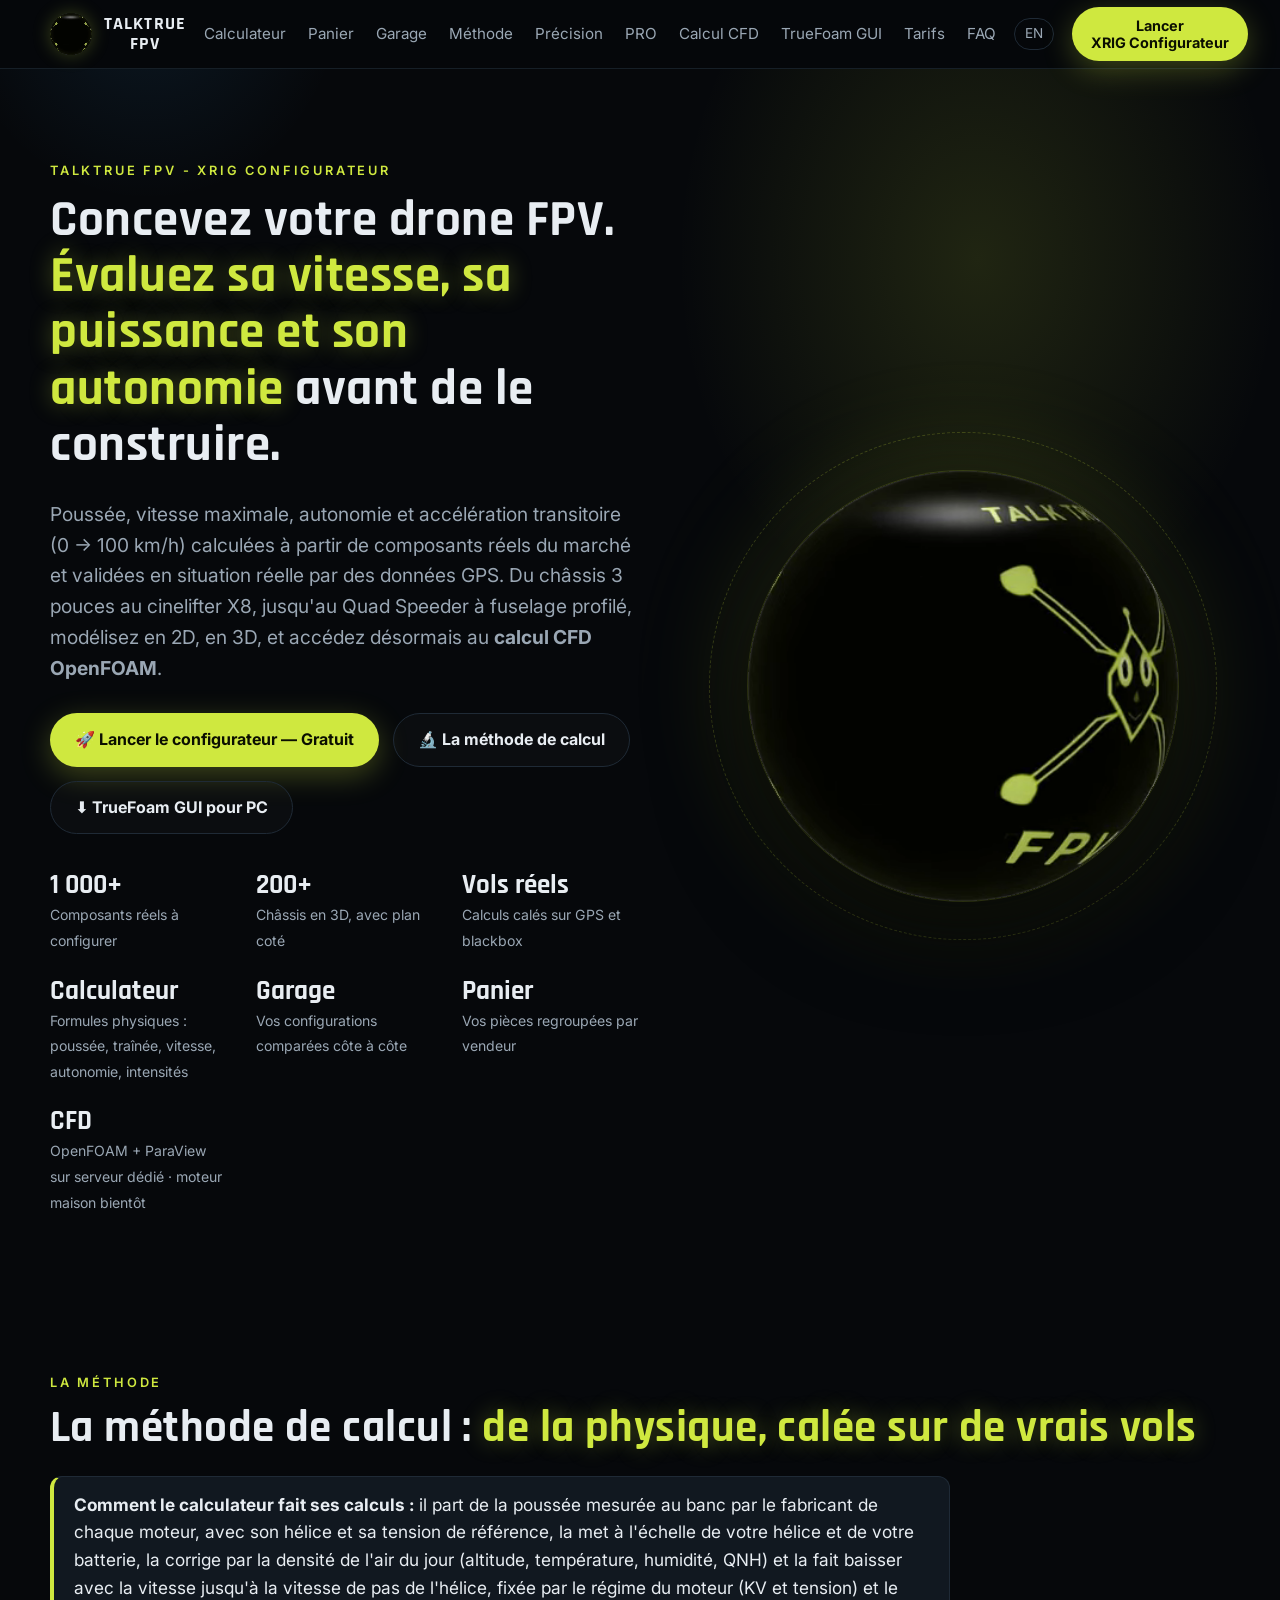
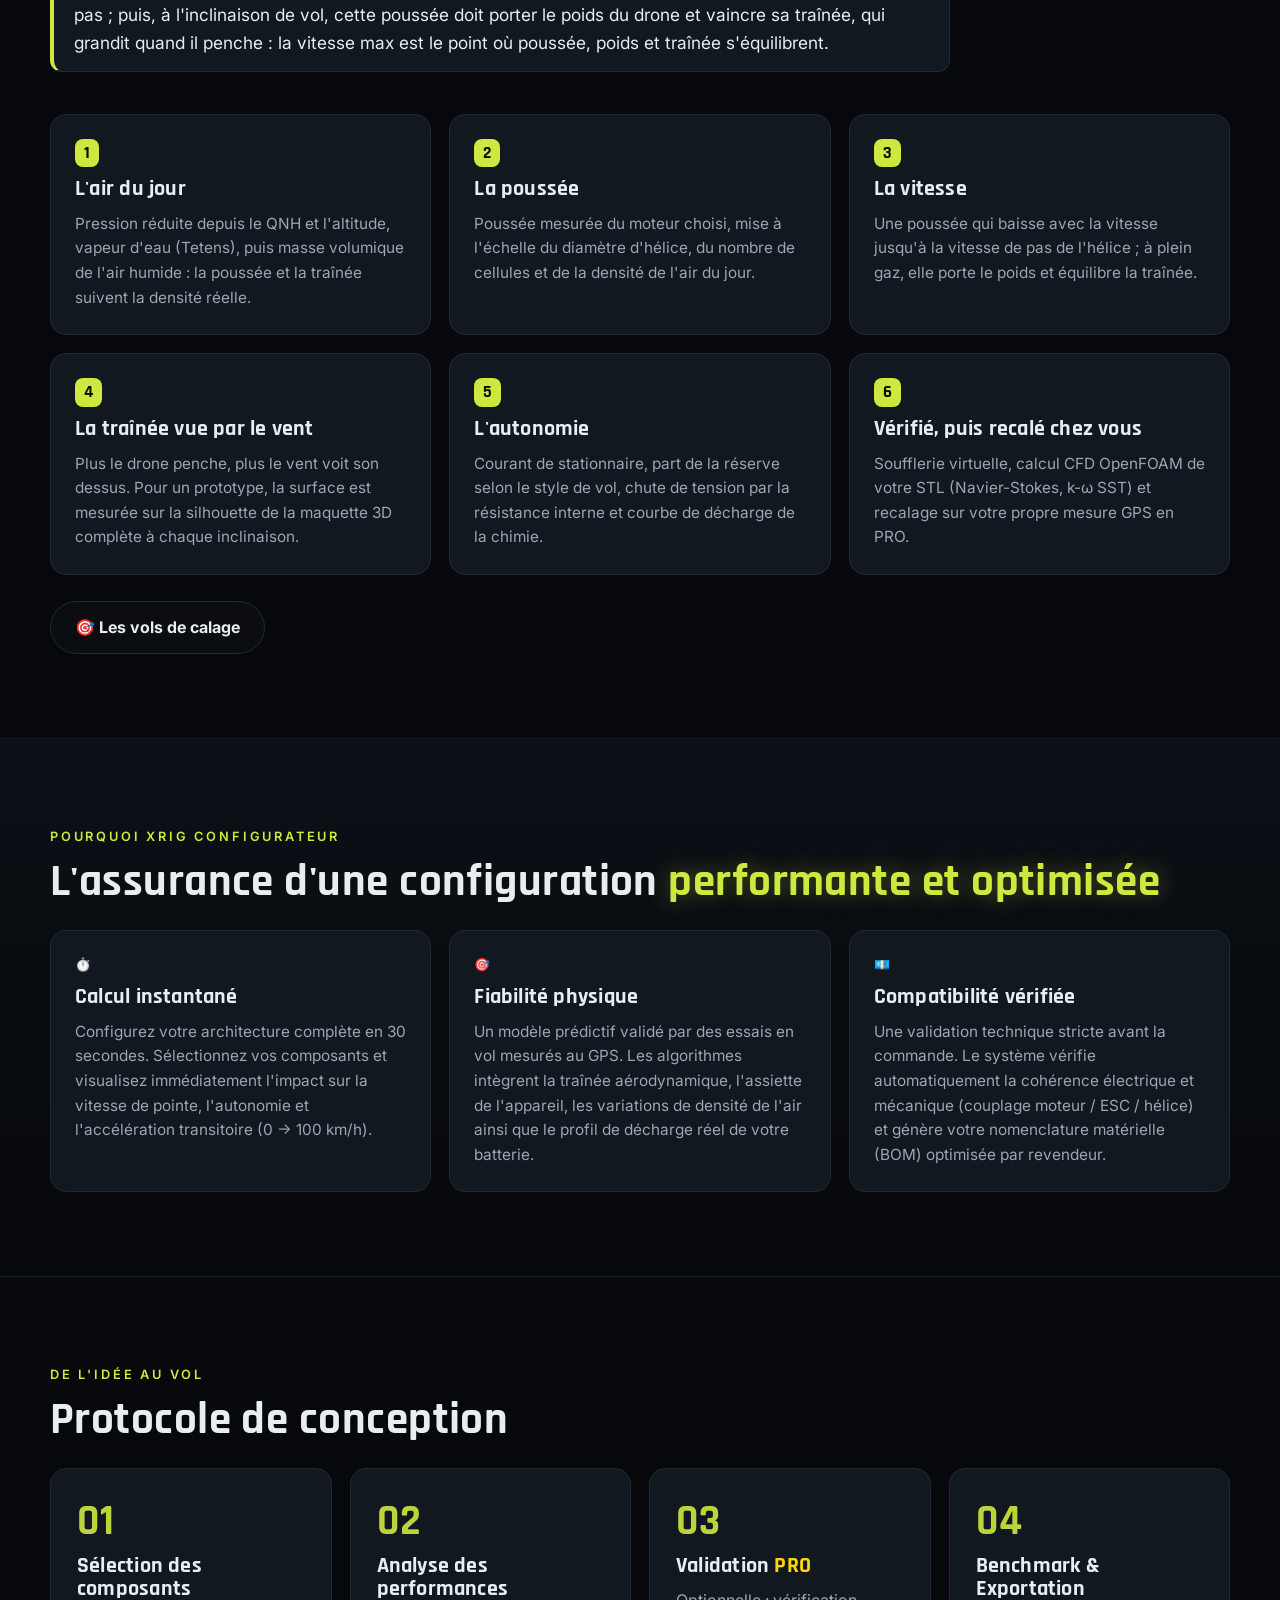
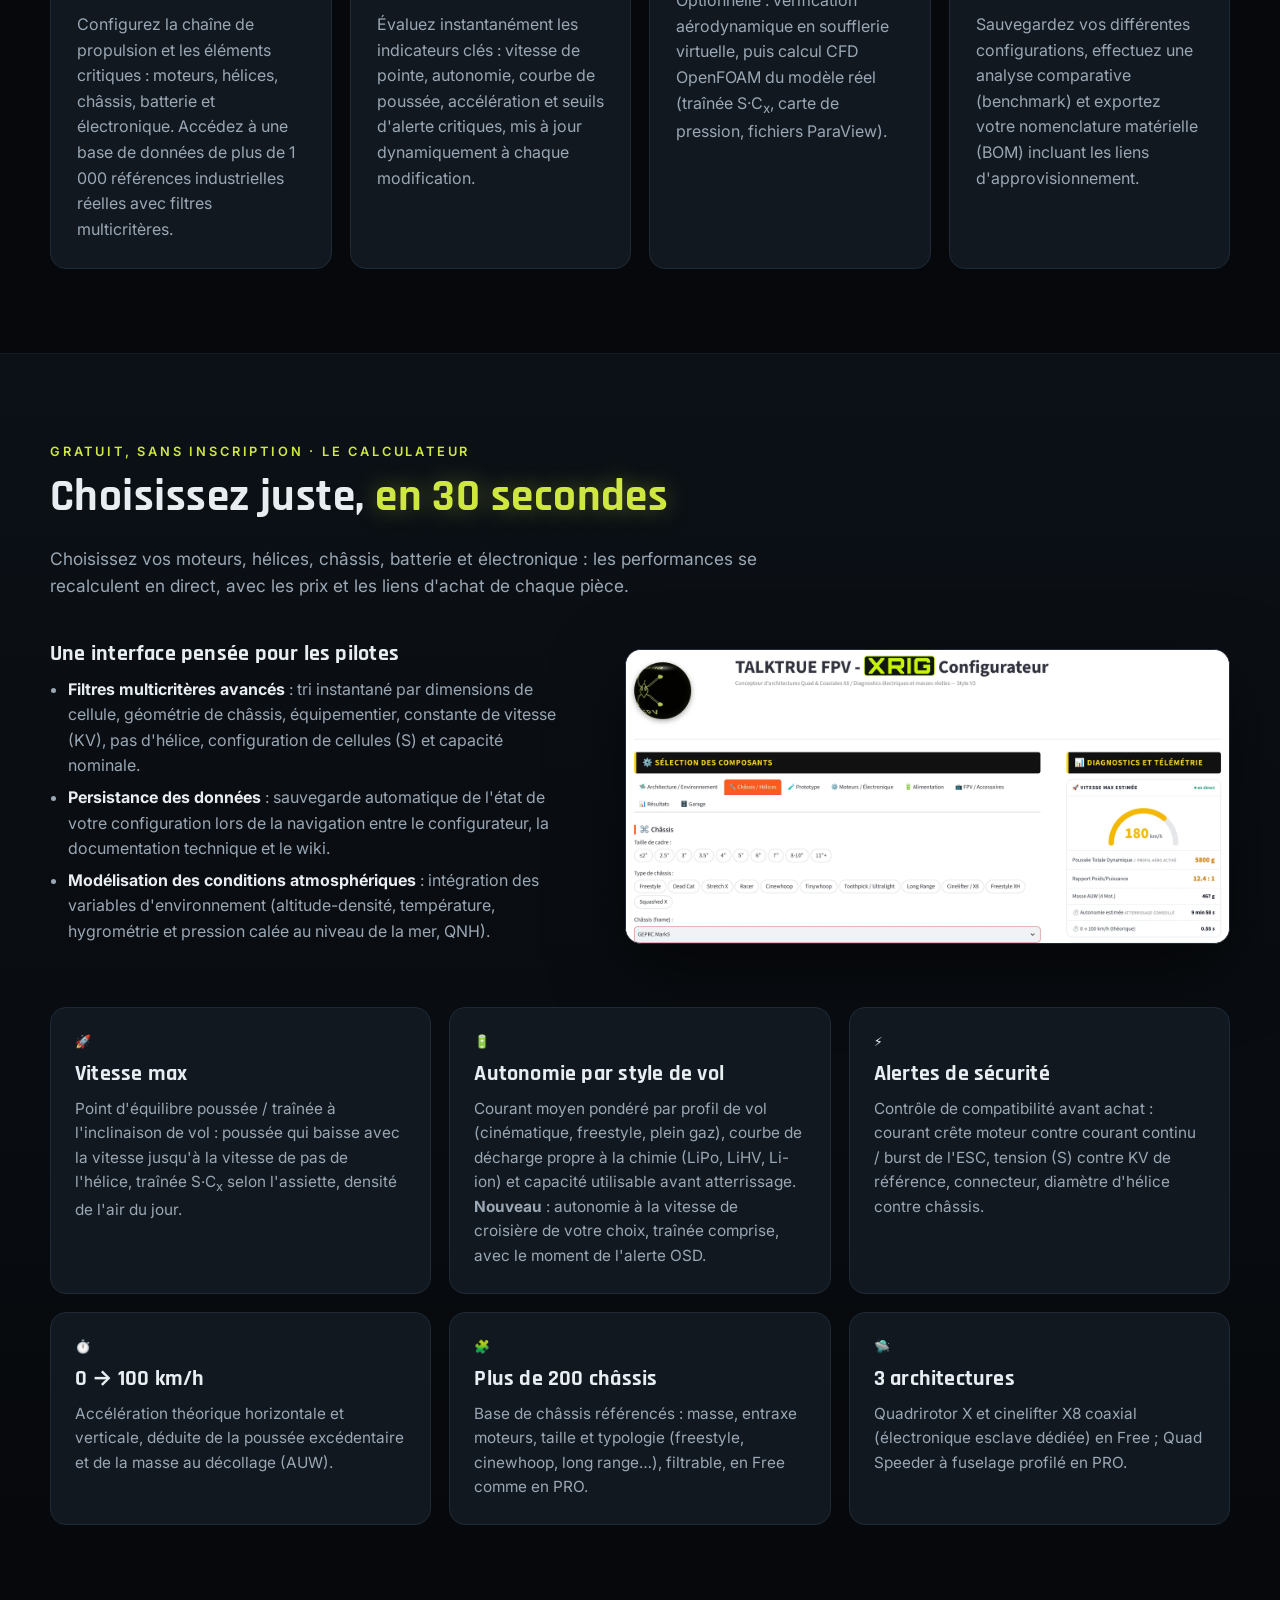
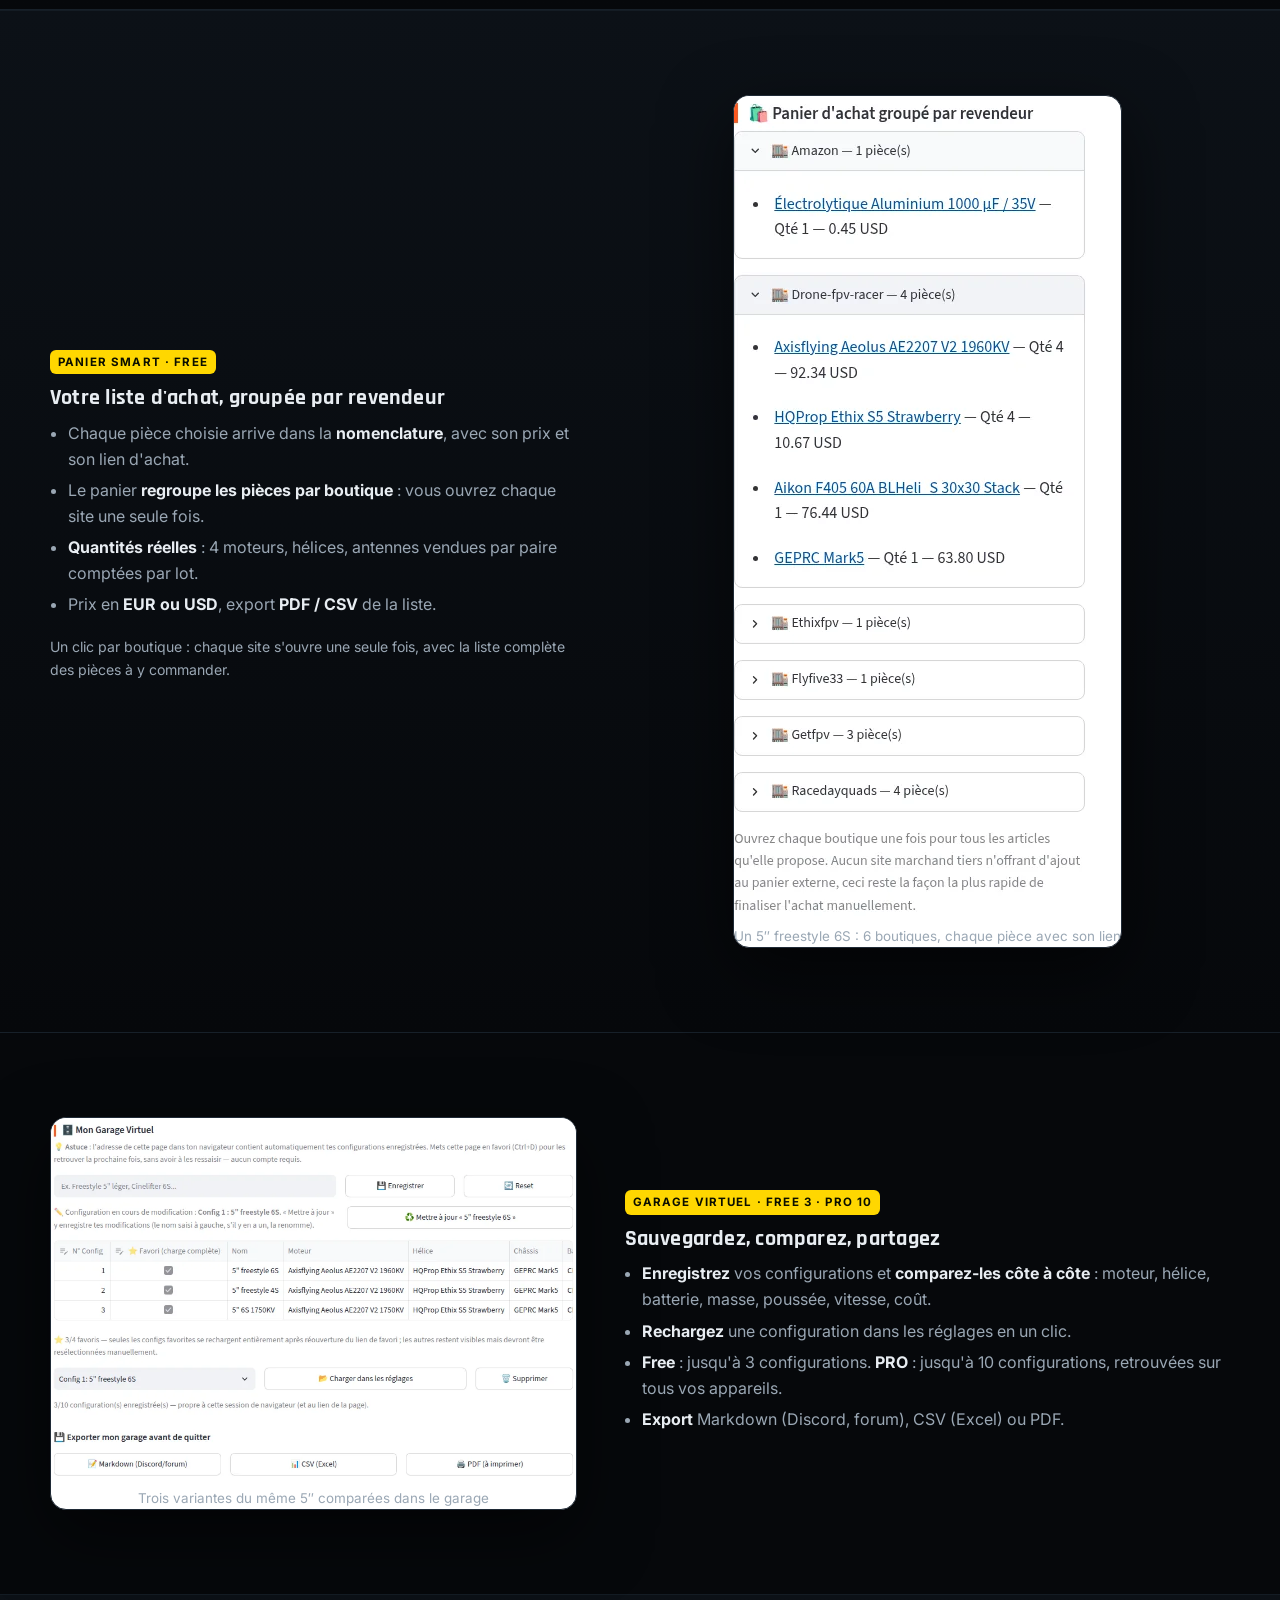
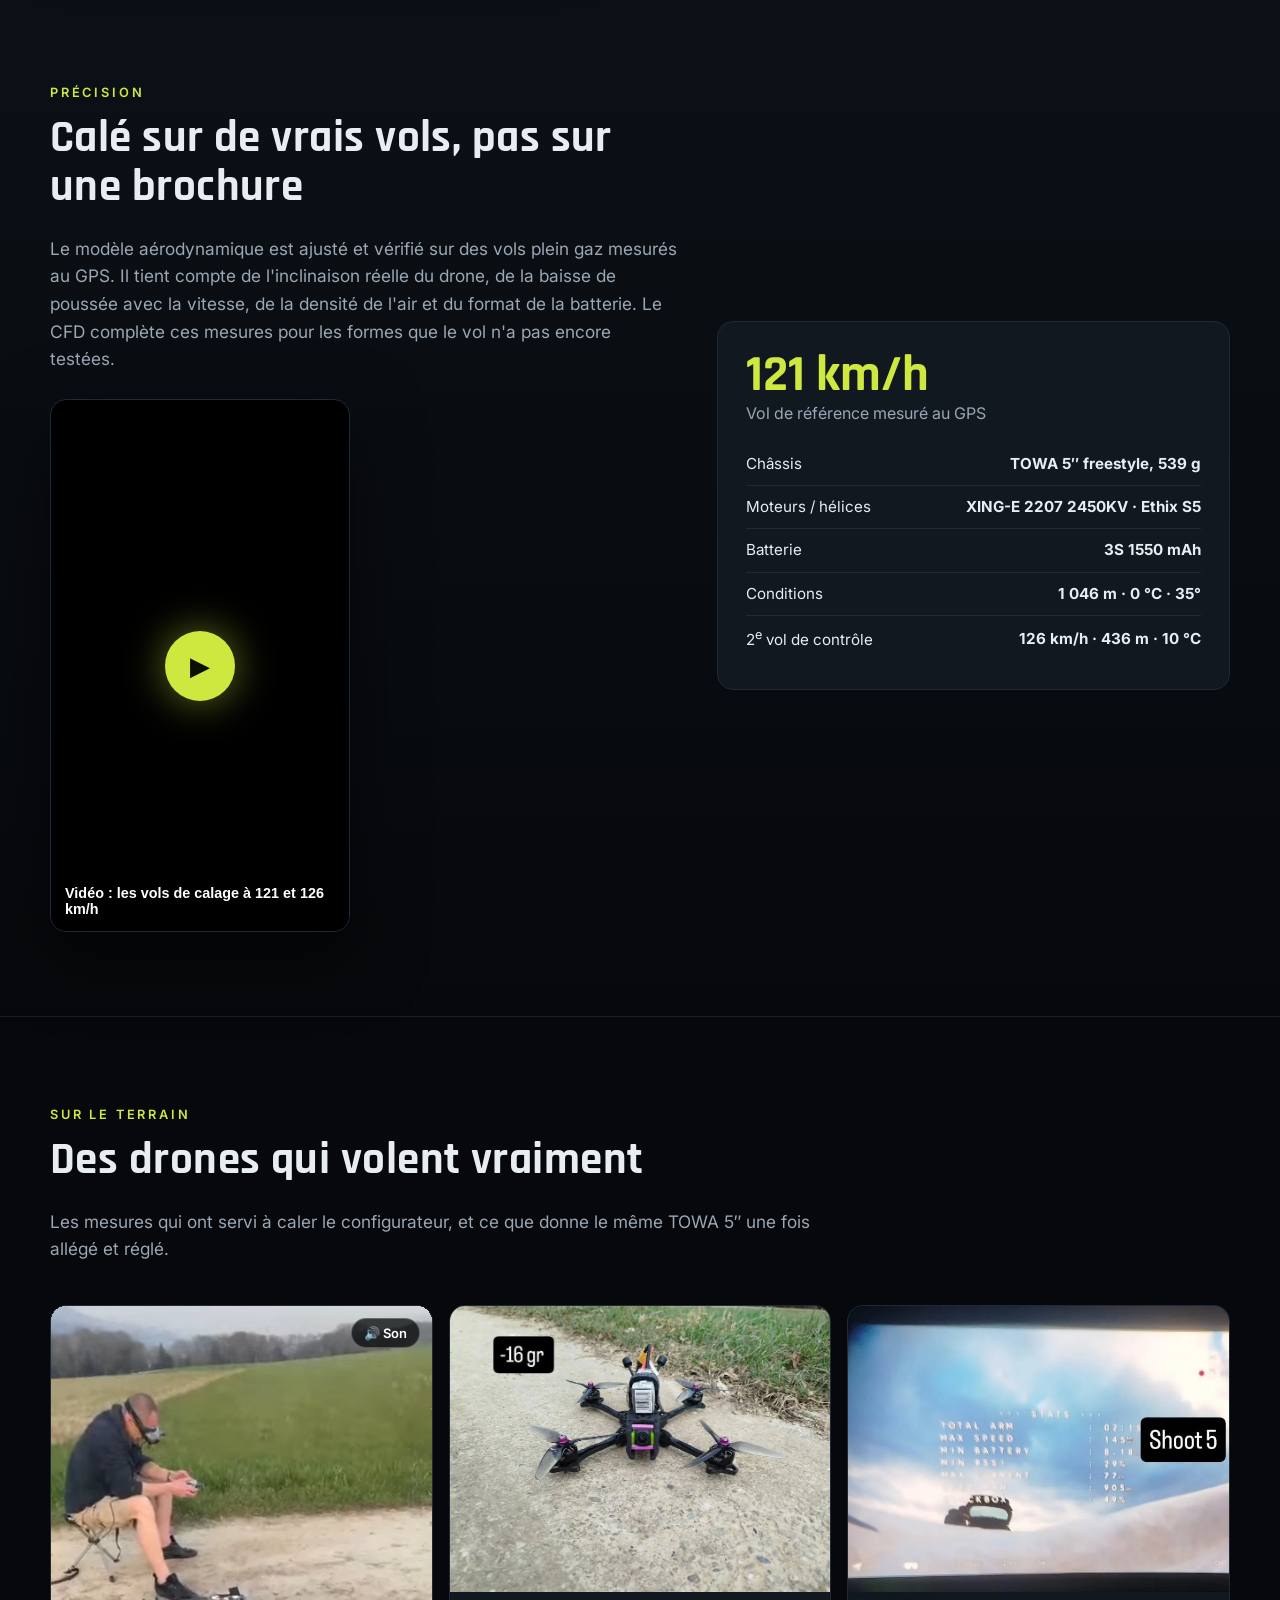
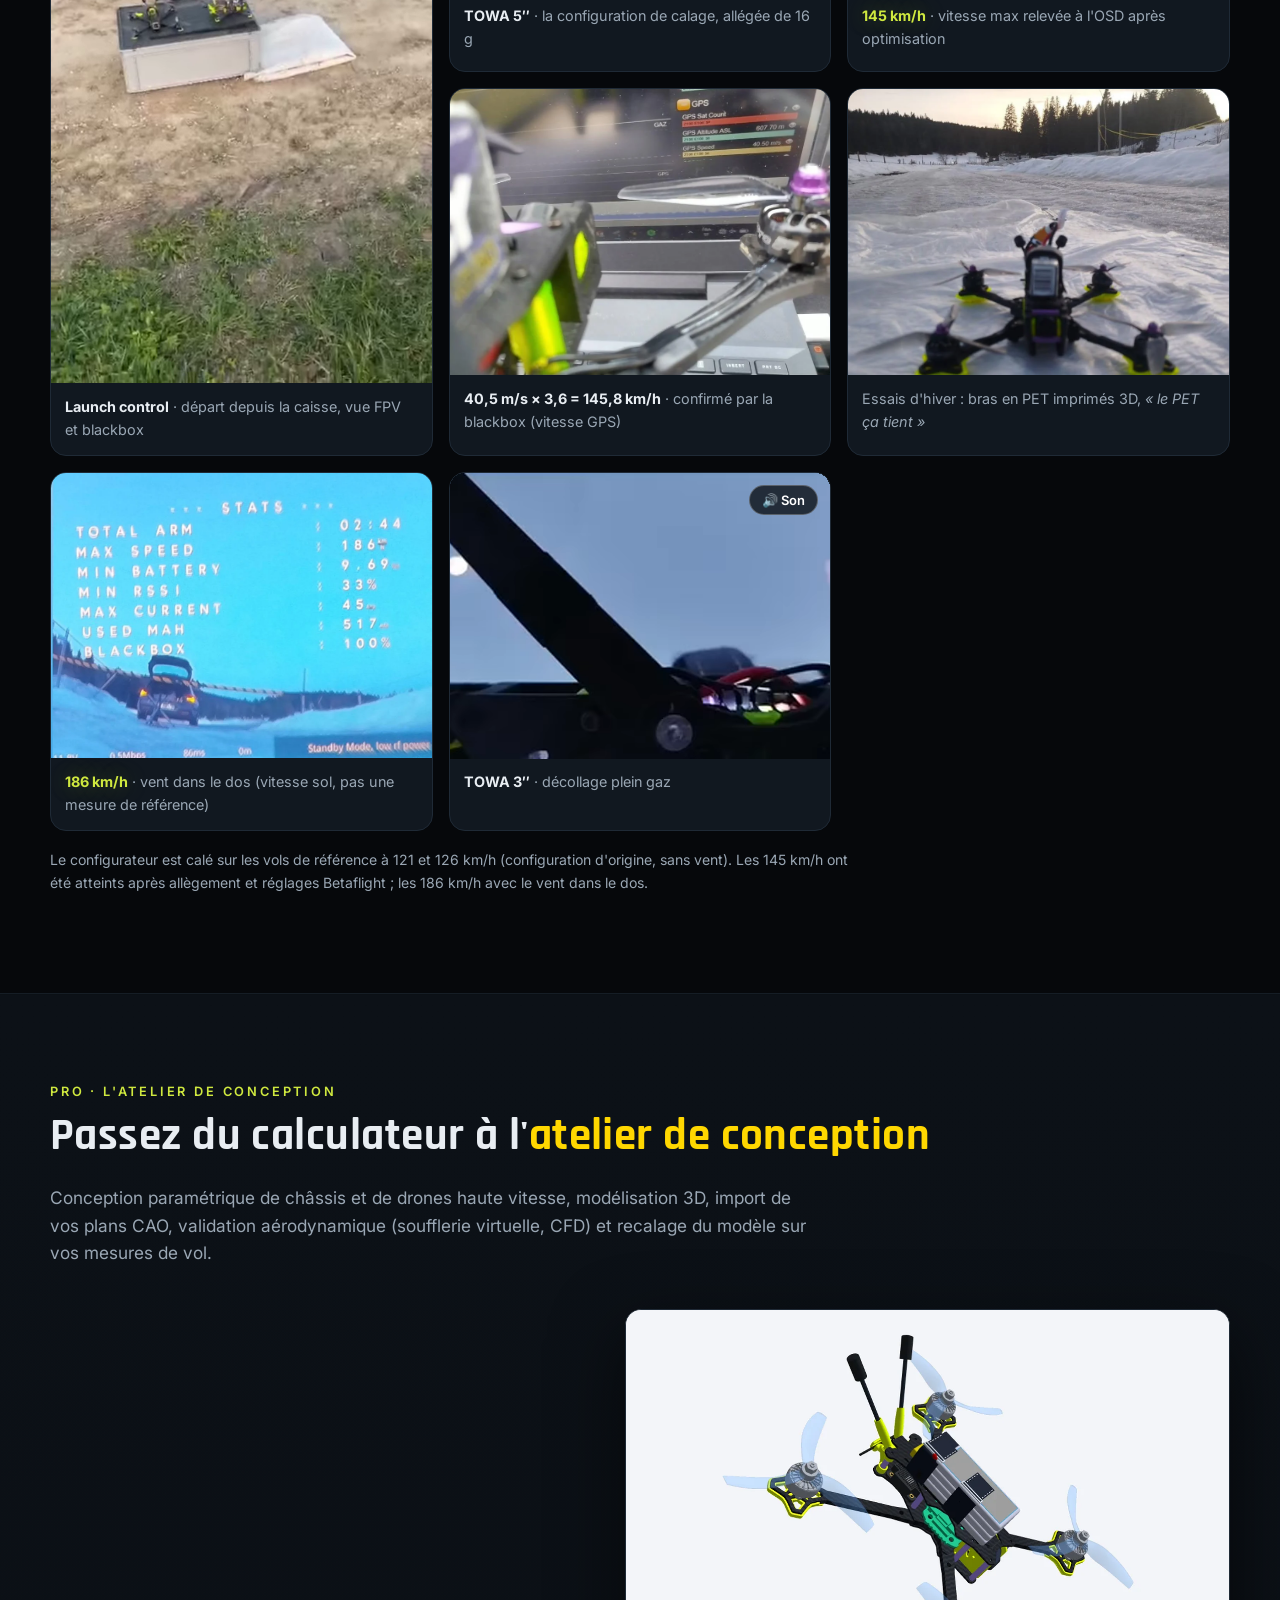
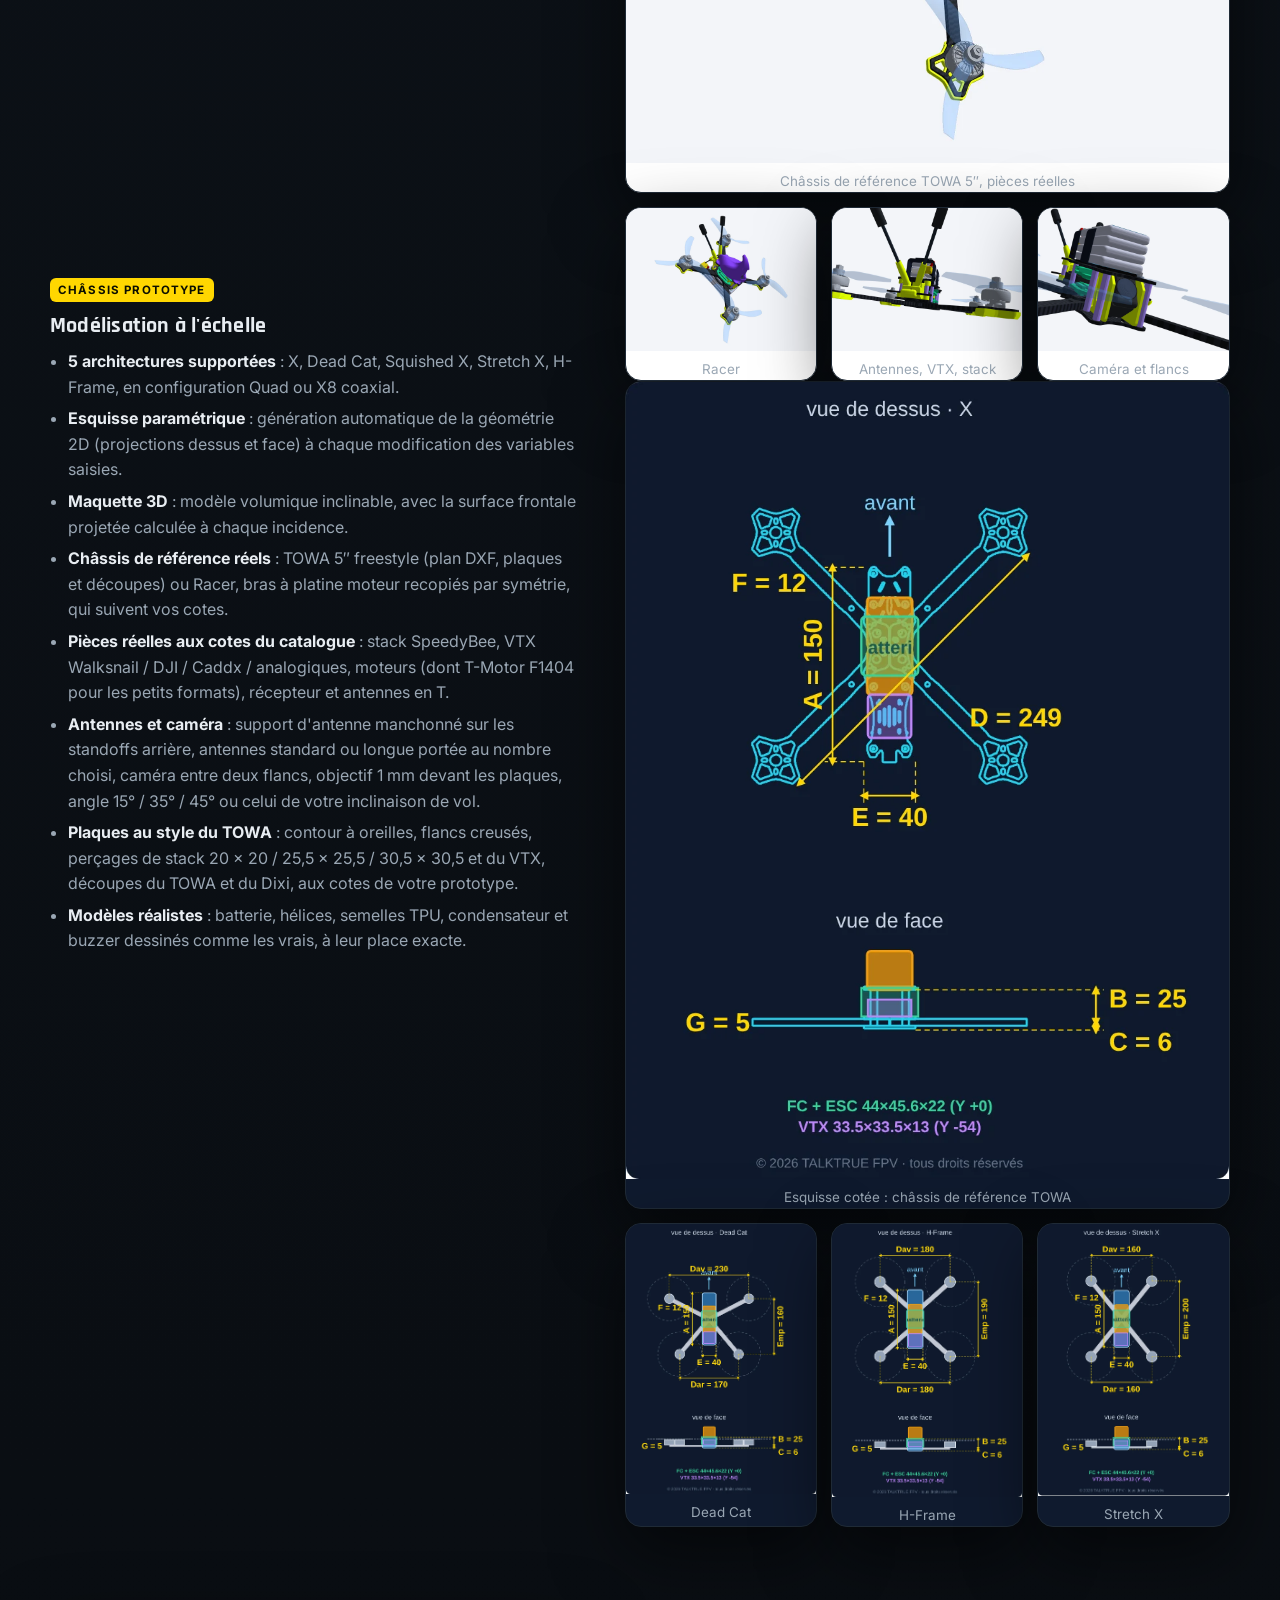
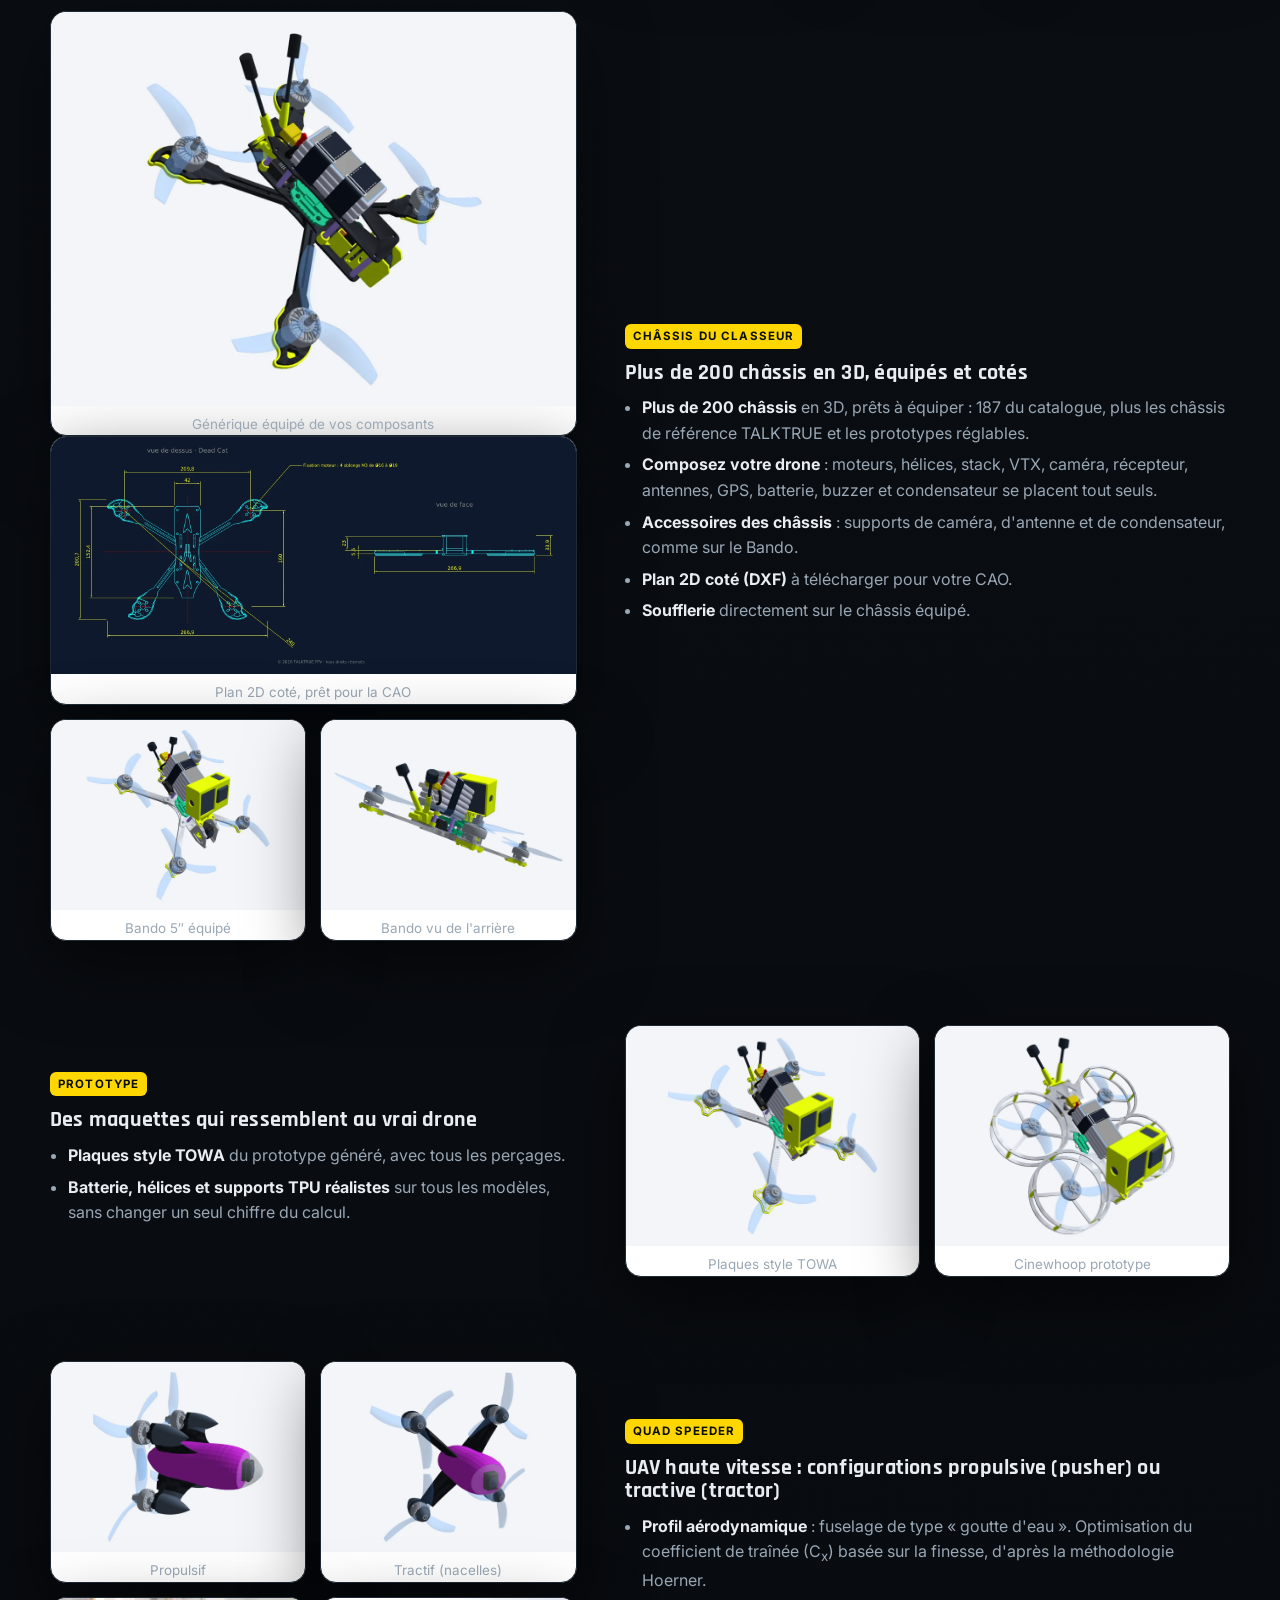
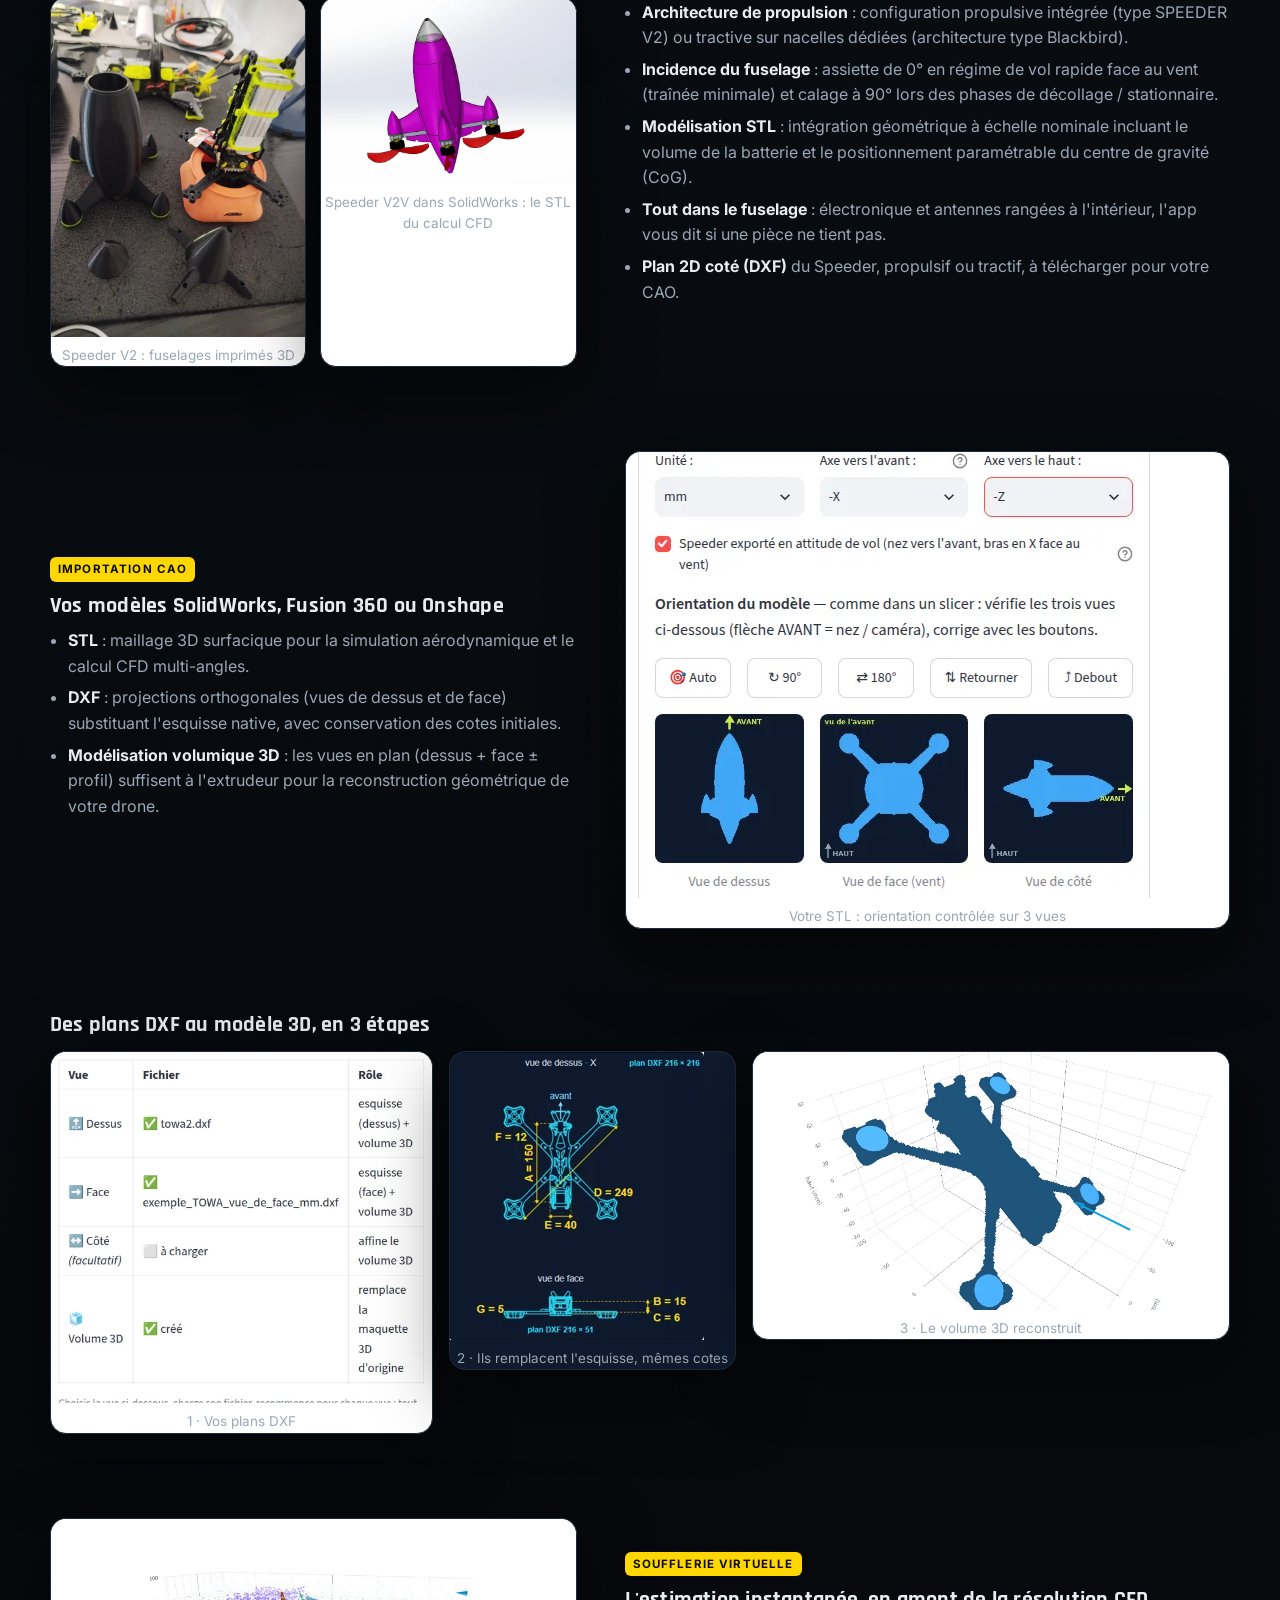
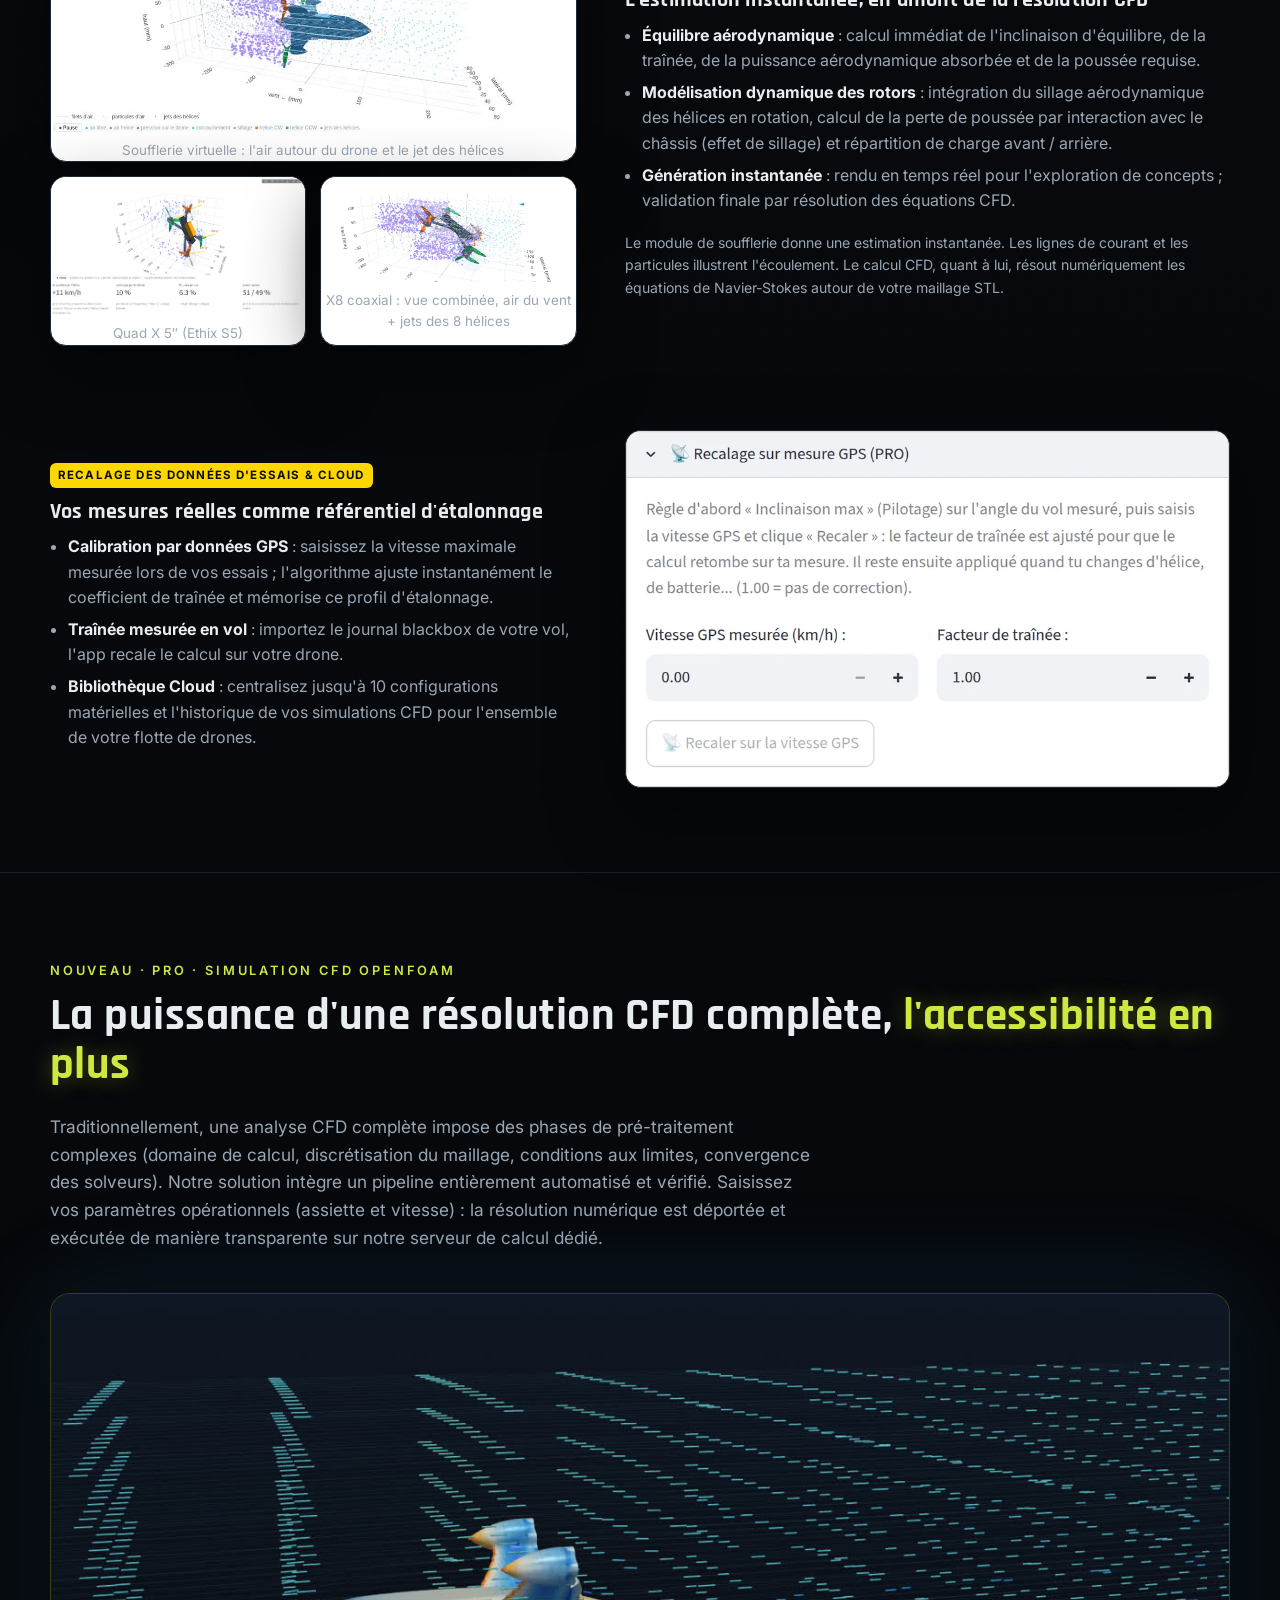
==== index.html @ 7ce77416 "Site : photos avec GoPro, plus de 200 chassis" ====
<!doctype html>
<html lang="fr">
<head>
<meta charset="utf-8">
<meta name="viewport" content="width=device-width, initial-scale=1">
<title>TALKTRUE FPV - XRIG Configurateur — Concevez votre drone FPV : vitesse, puissance, autonomie et calcul CFD</title>
<meta name="description" content="Concevez votre drone FPV et évaluez en 30 s sa vitesse maximale, sa poussée et son autonomie, avec plus de 1 000 composants indexés et plus de 200 châssis, validés par des données de vol GPS. Panier groupé par revendeur, garage de configurations, et en PRO la soufflerie et le calcul CFD OpenFOAM.">
<meta name="keywords" content="calculateur FPV, configurateur drone FPV, simulateur drone FPV, vitesse drone FPV, autonomie batterie drone, poussée moteur hélice, CFD drone FPV, OpenFOAM drone, traînée drone FPV, Cx drone, ParaView, soufflerie drone, calculateur FPV, simulateur drone FPV, vitesse drone FPV, speeder FPV, eCalc alternative">
<link rel="canonical" href="https://jschmiedd.github.io/">
<link rel="alternate" hreflang="fr" href="https://jschmiedd.github.io/">
<link rel="alternate" hreflang="en" href="https://jschmiedd.github.io/en/">
<link rel="alternate" hreflang="x-default" href="https://jschmiedd.github.io/">
<meta name="google-site-verification" content="u7_d8-5jGbcU0ofPXO_MXSydd8SYzPDNJo62qm1-OZA" />
<meta name="theme-color" content="#06080b">
<meta property="og:type" content="website">
<meta property="og:site_name" content="TALKTRUE FPV">
<meta property="og:locale" content="fr_FR">
<meta property="og:title" content="TALKTRUE FPV - XRIG Configurateur — Concevez votre drone FPV. Évaluez-le avant de le construire.">
<meta property="og:description" content="Vitesse, puissance et autonomie de votre drone FPV avec plus de 1 000 composants indexés, validées par des données GPS. Et le module CFD OpenFOAM sur votre STL.">
<meta property="og:url" content="https://jschmiedd.github.io/">
<meta property="og:image" content="https://jschmiedd.github.io/assets/og.jpg">
<meta name="twitter:card" content="summary_large_image">
<link rel="icon" href="/favicon.ico" sizes="48x48">
<link rel="icon" type="image/png" sizes="96x96" href="/assets/favicon-96.png">
<link rel="apple-touch-icon" href="/assets/apple-touch-icon.png">
<meta name="application-name" content="TALKTRUE FPV">
<meta name="apple-mobile-web-app-title" content="TALKTRUE FPV">
<link rel="preconnect" href="https://fonts.googleapis.com">
<link rel="preconnect" href="https://fonts.gstatic.com" crossorigin>
<link href="https://fonts.googleapis.com/css2?family=Inter:wght@400;600;700&family=Rajdhani:wght@600;700&display=swap" rel="stylesheet">
<link rel="stylesheet" href="assets/style.css">
<script type="application/ld+json">
{
  "@context": "https://schema.org",
  "@type": "WebSite",
  "name": "TALKTRUE FPV",
  "alternateName": ["TalkTrue FPV", "TALKTRUE FPV - XRIG Configurateur"],
  "url": "https://jschmiedd.github.io/",
  "inLanguage": "fr"
}
</script>
<script type="application/ld+json">
{
  "@context": "https://schema.org",
  "@type": "SoftwareApplication",
  "name": "TALKTRUE FPV - XRIG Configurateur",
  "applicationCategory": "EngineeringApplication",
  "operatingSystem": "Web",
  "url": "https://talktrue-simulateur-performences-v4.streamlit.app/",
  "inLanguage": "fr",
  "description": "Calcul CFD automatique (OpenFOAM) d'un drone FPV à partir de son STL, et calculateur de performances : vitesse max, poussée, autonomie, accélération, alertes de sécurité, châssis prototype et Quad Speeder en 3D, import STL et DXF.",
  "offers": {"@type": "Offer", "price": "0", "priceCurrency": "EUR"},
  "image": "https://jschmiedd.github.io/assets/og.jpg"
}
</script>
<script type="application/ld+json">
{
  "@context": "https://schema.org",
  "@type": "FAQPage",
  "mainEntity": [
    {"@type": "Question", "name": "Qu'est-ce que le calcul CFD de TALKTRUE FPV ?",
     "acceptedAnswer": {"@type": "Answer", "text": "Un vrai calcul d'écoulement de l'air autour de votre drone, fait avec OpenFOAM (le logiciel CFD libre utilisé dans l'industrie), à partir de votre fichier STL. Maillage, calcul et contrôles sont automatiques. Vous obtenez la traînée (S·Cx), le Cx équivalent, une carte de pression 3D et un paquet de fichiers pour ParaView."}},
    {"@type": "Question", "name": "Faut-il savoir utiliser OpenFOAM ?",
     "acceptedAnswer": {"@type": "Answer", "text": "Non. Vous chargez votre STL, vous choisissez l'inclinaison et la vitesse, et le serveur de calcul TALKTRUE fait tout : réparation du STL, domaine, maillage snappyHexMesh, calcul k-ω SST jusqu'à convergence. Rien à installer."}},
    {"@type": "Question", "name": "Comment ouvrir les résultats dans ParaView ?",
     "acceptedAnswer": {"@type": "Answer", "text": "Chaque calcul fournit un zip pour ParaView (gratuit) : surface du drone, lignes de courant et une macro qui fait défiler l'air. Le pas à pas illustré est dans le Mode d'emploi de l'app."}},
    {"@type": "Question", "name": "TALKTRUE FPV - XRIG Configurateur est-il gratuit ?",
     "acceptedAnswer": {"@type": "Answer", "text": "Oui. Le calculateur complet, plus de 200 châssis, les alertes de sécurité, le panier groupé par revendeur et un garage de 3 configurations sont gratuits et sans inscription. Le PRO ajoute le garage en ligne, la soufflerie, le calcul CFD, le châssis prototype, le Quad Speeder, la 3D, l'import STL/DXF et le recalage GPS."}},
    {"@type": "Question", "name": "Les vitesses calculées sont-elles fiables ?",
     "acceptedAnswer": {"@type": "Answer", "text": "Le modèle est calé sur de vrais vols mesurés au GPS (TOWA 5 pouces, 121 et 126 km/h) et tient compte de l'inclinaison du drone, de la densité de l'air et du format réel de la batterie. En PRO, vous pouvez recaler le calcul sur votre propre mesure GPS."}},
    {"@type": "Question", "name": "Quelle différence avec eCalc ?",
     "acceptedAnswer": {"@type": "Answer", "text": "eCalc est une référence pour le calcul pur. TALKTRUE FPV - XRIG Configurateur est une plateforme de conception : calcul CFD de votre propre modèle, composants réels avec prix et liens d'achat, garage de configurations, esquisses cotées, maquettes 3D et import de vos plans de CAO."}}
  ]
}
</script>
</head>
<body>

<header class="entete">
  <div class="conteneur">
    <a class="marque" href="./" aria-label="TALKTRUE FPV, accueil">
      <video autoplay loop muted playsinline poster="assets/logo_sphere_poster.jpg" aria-hidden="true">
        <source src="assets/logo_sphere.webm" type="video/webm"><source src="assets/logo_sphere.mp4" type="video/mp4">
      </video>
      <span class="marque-texte">TALKTRUE<br>FPV</span>
    </a>
    <nav class="menu" aria-label="Sections">
      <a href="#fonctions">Calculateur</a>
      <a href="#panier">Panier</a>
      <a href="#garage">Garage</a>
      <a href="#methode">Méthode</a>
      <a href="#calage">Précision</a>
      <a href="#premium">PRO</a>
      <a href="#cfd">Calcul CFD</a>
      <a href="#truefoam">TrueFoam GUI</a>
      <a href="#offres">Tarifs</a>
      <a href="#faq">FAQ</a>
    </nav>
    <a class="langue" href="en/" hreflang="en" lang="en">EN</a>
    <a class="bouton principal" href="https://talktrue-simulateur-performences-v4.streamlit.app/"><span class="deux-lignes">Lancer<br>XRIG Configurateur</span></a>
  </div>
</header>

<main>
<section class="heros">
  <div class="conteneur grille">
    <div>
      <span class="sur">TALKTRUE FPV - XRIG Configurateur</span>
      <h1>Concevez votre drone FPV. <span class="neon">Évaluez sa vitesse, sa puissance et son autonomie</span> avant de le construire.</h1>
      <p class="accroche">Poussée, vitesse maximale, autonomie et accélération transitoire (0 → 100 km/h) calculées à partir
        de composants réels du marché et validées en situation réelle par des données GPS. Du châssis 3 pouces au
        cinelifter X8, jusqu'au Quad Speeder à fuselage profilé, modélisez en 2D, en 3D, et accédez désormais au
        <b>calcul CFD OpenFOAM</b>.</p>
      <div class="actions">
        <a class="bouton principal" href="https://talktrue-simulateur-performences-v4.streamlit.app/">🚀 Lancer le configurateur — Gratuit</a>
        <a class="bouton secondaire" href="#methode">🔬 La méthode de calcul</a>
        <a class="bouton secondaire" href="#truefoam">⬇️ TrueFoam GUI pour PC</a>
      </div>
      <div class="chiffres">
        <div><b>1 000+</b><span>Composants réels à configurer</span></div>
        <div><b>200+</b><span>Châssis en 3D, avec plan coté</span></div>
        <div><b>Vols réels</b><span>Calculs calés sur GPS et blackbox</span></div>
        <div><b>Calculateur</b><span>Formules physiques : poussée, traînée, vitesse, autonomie, intensités</span></div>
        <div><b>Garage</b><span>Vos configurations comparées côte à côte</span></div>
        <div><b>Panier</b><span>Vos pièces regroupées par vendeur</span></div>
        <div><b>CFD</b><span>OpenFOAM + ParaView sur serveur dédié · moteur maison bientôt</span></div>
      </div>
    </div>
    <div class="sphere">
      <video autoplay loop muted playsinline poster="assets/logo_sphere_poster.jpg" aria-label="Logo TALK TRUE FPV en rotation">
        <source src="assets/logo_sphere.webm" type="video/webm"><source src="assets/logo_sphere.mp4" type="video/mp4">
      </video>
    </div>
  </div>
</section>

<section id="methode" class="methode">
  <div class="conteneur">
    <span class="sur">La méthode</span>
    <h2>La méthode de calcul : <span class="neon">de la physique, calée sur de vrais vols</span></h2>
    <p class="principe"><b>Comment le calculateur fait ses calculs :</b> il part de la poussée mesurée au banc par le
      fabricant de chaque moteur, avec son hélice et sa tension de référence, la met à l'échelle de votre hélice et de
      votre batterie, la corrige par la densité de l'air du jour (altitude, température, humidité, QNH) et la fait baisser
      avec la vitesse jusqu'à la vitesse de pas de l'hélice, fixée par le régime du moteur (KV et tension) et le pas ; puis, à l'inclinaison de vol, cette poussée doit porter le poids du drone et vaincre sa traînée,
      qui grandit quand il penche : la vitesse max est le point où poussée, poids et traînée s'équilibrent.</p>
    <div class="cartes">
      <div class="carte"><span class="num">1</span><h3>L'air du jour</h3><p>Pression réduite depuis le QNH et l'altitude,
        vapeur d'eau (Tetens), puis masse volumique de l'air humide : la poussée et la traînée suivent la densité réelle.</p></div>
      <div class="carte"><span class="num">2</span><h3>La poussée</h3><p>Poussée mesurée du moteur choisi, mise à l'échelle
        du diamètre d'hélice, du nombre de cellules et de la densité de l'air du jour.</p></div>
      <div class="carte"><span class="num">3</span><h3>La vitesse</h3><p>Une poussée qui baisse avec la vitesse jusqu'à la
        vitesse de pas de l'hélice ; à plein gaz, elle porte le poids et équilibre la traînée.</p></div>
      <div class="carte"><span class="num">4</span><h3>La traînée vue par le vent</h3><p>Plus le drone penche, plus le vent
        voit son dessus. Pour un prototype, la surface est mesurée sur la silhouette de la maquette 3D complète à chaque
        inclinaison.</p></div>
      <div class="carte"><span class="num">5</span><h3>L'autonomie</h3><p>Courant de stationnaire, part de la réserve selon le
        style de vol, chute de tension par la résistance interne et courbe de décharge de la chimie.</p></div>
      <div class="carte"><span class="num">6</span><h3>Vérifié, puis recalé chez vous</h3><p>Soufflerie virtuelle, calcul CFD
        OpenFOAM de votre STL (Navier-Stokes, k-ω SST) et recalage sur votre propre mesure GPS en PRO.</p></div>
    </div>
    <div class="liens">
      <a class="bouton secondaire" href="#calage">🎯 Les vols de calage</a>
    </div>
  </div>
</section>

<section id="piliers" class="alterne">
  <div class="conteneur">
    <span class="sur">Pourquoi XRIG Configurateur</span>
    <h2>L'assurance d'une configuration <span class="neon">performante et optimisée</span></h2>
    <div class="cartes">
      <div class="carte"><div class="icone">⏱️</div><h3>Calcul instantané</h3><p>Configurez votre architecture complète en 30 secondes. Sélectionnez vos composants et visualisez immédiatement l'impact sur la vitesse de pointe, l'autonomie et l'accélération transitoire (0 → 100 km/h).</p></div>
      <div class="carte"><div class="icone">🎯</div><h3>Fiabilité physique</h3><p>Un modèle prédictif validé par des essais en vol mesurés au GPS. Les algorithmes intègrent la traînée aérodynamique, l'assiette de l'appareil, les variations de densité de l'air ainsi que le profil de décharge réel de votre batterie.</p></div>
      <div class="carte"><div class="icone">💶</div><h3>Compatibilité vérifiée</h3><p>Une validation technique stricte avant la commande. Le système vérifie automatiquement la cohérence électrique et mécanique (couplage moteur / ESC / hélice) et génère votre nomenclature matérielle (BOM) optimisée par revendeur.</p></div>
    </div>
  </div>
</section>

<section id="parcours">
  <div class="conteneur">
    <span class="sur">De l'idée au vol</span>
    <h2>Protocole de conception</h2>
    <div class="etapes quatre">
      <div class="etape"><h3>Sélection des composants</h3><p>Configurez la chaîne de propulsion et les éléments critiques : moteurs, hélices, châssis, batterie et électronique. Accédez à une base de données de plus de 1 000 références industrielles réelles avec filtres multicritères.</p></div>
      <div class="etape"><h3>Analyse des performances</h3><p>Évaluez instantanément les indicateurs clés : vitesse de pointe, autonomie, courbe de poussée, accélération et seuils d'alerte critiques, mis à jour dynamiquement à chaque modification.</p></div>
      <div class="etape"><h3>Validation <span class="or">PRO</span></h3><p>Optionnelle : vérification aérodynamique en soufflerie virtuelle, puis calcul CFD OpenFOAM du modèle réel (traînée S·C<sub>x</sub>, carte de pression, fichiers ParaView).</p></div>
      <div class="etape"><h3>Benchmark &amp; Exportation</h3><p>Sauvegardez vos différentes configurations, effectuez une analyse comparative (benchmark) et exportez votre nomenclature matérielle (BOM) incluant les liens d'approvisionnement.</p></div>
    </div>
  </div>
</section>

<section id="fonctions" class="alterne">
  <div class="conteneur">
    <span class="sur">Gratuit, sans inscription · le calculateur</span>
    <h2>Choisissez juste, <span class="neon">en 30 secondes</span></h2>
    <p class="intro">Choisissez vos moteurs, hélices, châssis, batterie et électronique : les performances
      se recalculent en direct, avec les prix et les liens d'achat de chaque pièce.</p>
    <div class="fonction" style="margin-bottom:56px">
      <div>
        <h3>Une interface pensée pour les pilotes</h3>
        <ul>
          <li><b>Filtres multicritères avancés</b> : tri instantané par dimensions de cellule, géométrie de châssis, équipementier, constante de vitesse (KV), pas d'hélice, configuration de cellules (S) et capacité nominale.</li>
          <li><b>Persistance des données</b> : sauvegarde automatique de l'état de votre configuration lors de la navigation entre le configurateur, la documentation technique et le wiki.</li>
          <li><b>Modélisation des conditions atmosphériques</b> : intégration des variables d'environnement (altitude-densité, température, hygrométrie et pression calée au niveau de la mer, QNH).</li>
        </ul>
      </div>
      <figure class="visuel"><img src="assets/guide/01_apercu.webp" width="1480" height="720" loading="lazy" alt="Interface de TALKTRUE FPV - XRIG Configurateur : sélection des composants et diagnostics"></figure>
    </div>
  
    <div class="cartes">
      <div class="carte"><div class="icone">🚀</div><h3>Vitesse max</h3><p>Point d'équilibre poussée / traînée à l'inclinaison de vol : poussée qui baisse avec la vitesse jusqu'à la vitesse de pas de l'hélice, traînée S·C<sub>x</sub> selon l'assiette, densité de l'air du jour.</p></div>
      <div class="carte"><div class="icone">🔋</div><h3>Autonomie par style de vol</h3><p>Courant moyen pondéré par profil de vol (cinématique, freestyle, plein gaz), courbe de décharge propre à la chimie (LiPo, LiHV, Li-ion) et capacité utilisable avant atterrissage. <b>Nouveau</b> : autonomie à la vitesse de croisière de votre choix, traînée comprise, avec le moment de l'alerte OSD.</p></div>
      <div class="carte"><div class="icone">⚡</div><h3>Alertes de sécurité</h3><p>Contrôle de compatibilité avant achat : courant crête moteur contre courant continu / burst de l'ESC, tension (S) contre KV de référence, connecteur, diamètre d'hélice contre châssis.</p></div>
      <div class="carte"><div class="icone">⏱️</div><h3>0 → 100 km/h</h3><p>Accélération théorique horizontale et verticale, déduite de la poussée excédentaire et de la masse au décollage (AUW).</p></div>
      <div class="carte"><div class="icone">🧩</div><h3>Plus de 200 châssis</h3><p>Base de châssis référencés : masse, entraxe moteurs, taille et typologie (freestyle, cinewhoop, long range…), filtrable, en Free comme en PRO.</p></div>
      <div class="carte"><div class="icone">🛸</div><h3>3 architectures</h3><p>Quadrirotor X et cinelifter X8 coaxial (électronique esclave dédiée) en Free ; Quad Speeder à fuselage profilé en PRO.</p></div>
    </div>

    </div>
</section>

<section id="panier" class="alterne">
  <div class="conteneur">
    <div class="fonction">
      <div>
        <span class="badge">Panier smart · Free</span>
        <h3>Votre liste d'achat, groupée par revendeur</h3>
        <ul>
          <li>Chaque pièce choisie arrive dans la <b>nomenclature</b>, avec son prix et son lien d'achat.</li>
          <li>Le panier <b>regroupe les pièces par boutique</b> : vous ouvrez chaque site une seule fois.</li>
          <li><b>Quantités réelles</b> : 4 moteurs, hélices, antennes vendues par paire comptées par lot.</li>
          <li>Prix en <b>EUR ou USD</b>, export <b>PDF / CSV</b> de la liste.</li>
        </ul>
        <p class="note">Un clic par boutique : chaque site s'ouvre une seule fois, avec la liste complète des pièces à y commander.</p>
      </div>
      <figure class="visuel" style="max-width:430px;justify-self:center"><img src="assets/guide/panier.webp" width="352" height="822" loading="lazy" alt="Panier d'achat du configurateur FPV groupé par revendeur, avec quantités, prix et liens"><figcaption>Un 5″ freestyle 6S : 6 boutiques, chaque pièce avec son lien</figcaption></figure>
    </div>
  </div>
</section>

<section id="garage">
  <div class="conteneur">
    <div class="fonction inverse">
      <div>
        <span class="badge">Garage virtuel · Free 3 · PRO 10</span>
        <h3>Sauvegardez, comparez, partagez</h3>
        <ul>
          <li><b>Enregistrez</b> vos configurations et <b>comparez-les côte à côte</b> : moteur, hélice, batterie, masse, poussée, vitesse, coût.</li>
          <li><b>Rechargez</b> une configuration dans les réglages en un clic.</li>
          <li><b>Free</b> : jusqu'à 3 configurations. <b>PRO</b> : jusqu'à 10 configurations, retrouvées sur tous vos appareils.</li>
          <li><b>Export</b> Markdown (Discord, forum), CSV (Excel) ou PDF.</li>
        </ul>
      </div>
      <figure class="visuel"><img src="assets/guide/garage.webp" width="935" height="644" loading="lazy" alt="Garage virtuel : trois configurations de drone FPV comparées côte à côte"><figcaption>Trois variantes du même 5″ comparées dans le garage</figcaption></figure>
    </div>
  </div>
</section>

<section id="calage" class="alterne">
  <div class="conteneur calage">
    <div>
      <span class="sur">Précision</span>
      <h2>Calé sur de vrais vols, pas sur une brochure</h2>
      <p class="intro" style="margin-bottom:0">Le modèle aérodynamique est ajusté et vérifié sur des vols plein gaz
        mesurés au GPS. Il tient compte de l'inclinaison réelle du drone, de la baisse de
        poussée avec la vitesse, de la densité de l'air et du format de la batterie. Le CFD complète ces mesures pour les formes que le
        vol n'a pas encore testées.</p>
      <button class="yt" type="button" data-id="ztDsRqPz8Mc" aria-label="Lire la vidéo des vols à 121 et 126 km/h"
        style="background-image:url('https://i.ytimg.com/vi/ztDsRqPz8Mc/hqdefault.jpg')">
        <span class="lecture" aria-hidden="true">▶</span><span class="yt-legende">Vidéo : les vols de calage à 121 et 126 km/h</span>
      </button>
    </div>
    <div class="mesure">
      <div class="grand">121 km/h</div>
      <p style="color:var(--doux)">Vol de référence mesuré au GPS</p>
      <table>
        <tr><td>Châssis</td><td>TOWA 5″ freestyle, 539 g</td></tr>
        <tr><td>Moteurs / hélices</td><td>XING-E 2207 2450KV · Ethix S5</td></tr>
        <tr><td>Batterie</td><td>3S 1550 mAh</td></tr>
        <tr><td>Conditions</td><td>1 046 m · 0 °C · 35°</td></tr>
        <tr><td>2<sup>e</sup> vol de contrôle</td><td>126 km/h · 436 m · 10 °C</td></tr>
      </table>
    </div>
  </div>
</section>

<section id="terrain">
  <div class="conteneur">
    <span class="sur">Sur le terrain</span>
    <h2>Des drones qui volent vraiment</h2>
    <p class="intro">Les mesures qui ont servi à caler le configurateur, et ce que donne le même TOWA 5″ une fois allégé et réglé.</p>
    <div class="terrain">
      <figure class="carte-photo haute"><video id="launch" autoplay loop muted playsinline poster="assets/terrain/launch_control.jpg" aria-label="Launch control d'un drone FPV"><source src="assets/terrain/launch_control.webm" type="video/webm"><source src="assets/terrain/launch_control.mp4" type="video/mp4"></video><button class="son" type="button" onclick="const v=document.getElementById('launch');v.muted=!v.muted;v.play();this.textContent=v.muted?'🔊 Son':'🔇';">🔊 Son</button><figcaption><b>Launch control</b> · départ depuis la caisse, vue FPV et blackbox</figcaption></figure>
      <figure class="carte-photo large"><img src="assets/terrain/towa_5pouces.webp" width="864" height="647" loading="lazy" alt="Drone FPV TOWA 5 pouces freestyle sur un chemin"><figcaption><b>TOWA 5″</b> · la configuration de calage, allégée de 16 g</figcaption></figure>
      <figure class="carte-photo"><img src="assets/terrain/towa_osd_145.webp" width="864" height="560" loading="lazy" alt="Statistiques OSD : vitesse max 145 km/h"><figcaption><b class="neon">145 km/h</b> · vitesse max relevée à l'OSD après optimisation</figcaption></figure>
      <figure class="carte-photo"><img src="assets/terrain/towa_blackbox_145.webp" style="object-position:right top" width="1080" height="675" loading="lazy" alt="Blackbox Betaflight : vitesse GPS 40,5 mètres par seconde"><figcaption><b>40,5 m/s × 3,6 = 145,8 km/h</b> · confirmé par la blackbox (vitesse GPS)</figcaption></figure>
      <figure class="carte-photo"><img src="assets/terrain/towa_neige.webp" width="1080" height="735" loading="lazy" alt="Drone FPV TOWA 5 pouces sur la neige"><figcaption>Essais d'hiver : bras en PET imprimés 3D, <i>« le PET ça tient »</i></figcaption></figure>
      <figure class="carte-photo"><img src="assets/terrain/towa_osd_186.webp" width="1080" height="810" loading="lazy" alt="Statistiques OSD : vitesse max 186 km/h"><figcaption><b class="neon">186 km/h</b> · vent dans le dos (vitesse sol, pas une mesure de référence)</figcaption></figure>
      <figure class="carte-photo avec-son"><video id="decollage3" autoplay loop muted playsinline poster="assets/terrain/decollage_3pouces.jpg" aria-label="Décollage d'un drone FPV 3 pouces"><source src="assets/terrain/decollage_3pouces_son.webm" type="video/webm"><source src="assets/terrain/decollage_3pouces_son.mp4" type="video/mp4"></video><button class="son" type="button" onclick="const v=document.getElementById('decollage3');v.muted=!v.muted;v.play();this.textContent=v.muted?'🔊 Son':'🔇';">🔊 Son</button><figcaption><b>TOWA 3″</b> · décollage plein gaz</figcaption></figure>
    </div>
    <p class="note">Le configurateur est calé sur les vols de référence à 121 et 126 km/h (configuration d'origine, sans vent). Les 145 km/h ont été atteints après allègement et réglages Betaflight ; les 186 km/h avec le vent dans le dos.</p>
  </div>
</section>

<section id="premium" class="alterne">
  <div class="conteneur">
    <span class="sur">PRO · l'atelier de conception</span>
    <h2>Passez du calculateur à l'<span class="or">atelier de conception</span></h2>
    <p class="intro">Conception paramétrique de châssis et de drones haute vitesse, modélisation 3D, import de vos plans CAO, validation aérodynamique (soufflerie virtuelle, CFD) et recalage du modèle sur vos mesures de vol.</p>

    <div class="fonction">
      <div>
        <span class="badge">Châssis prototype</span>
        <h3>Modélisation à l'échelle</h3>
        <ul>
          <li><b>5 architectures supportées</b> : X, Dead Cat, Squished X, Stretch X, H-Frame, en configuration Quad ou X8 coaxial.</li>
          <li><b>Esquisse paramétrique</b> : génération automatique de la géométrie 2D (projections dessus et face) à chaque modification des variables saisies.</li>
          <li><b>Maquette 3D</b> : modèle volumique inclinable, avec la surface frontale projetée calculée à chaque incidence.</li>
          <li><b>Châssis de référence réels</b> : TOWA 5″ freestyle (plan DXF, plaques et découpes) ou Racer, bras à platine moteur recopiés par symétrie, qui suivent vos cotes.</li>
          <li><b>Pièces réelles aux cotes du catalogue</b> : stack SpeedyBee, VTX Walksnail / DJI / Caddx / analogiques, moteurs (dont T-Motor F1404 pour les petits formats), récepteur et antennes en T.</li>
          <li><b>Antennes et caméra</b> : support d'antenne manchonné sur les standoffs arrière, antennes standard ou longue portée au nombre choisi, caméra entre deux flancs, objectif 1 mm devant les plaques, angle 15° / 35° / 45° ou celui de votre inclinaison de vol.</li>
          <li><b>Plaques au style du TOWA</b> : contour à oreilles, flancs creusés, perçages de stack 20 × 20 / 25,5 × 25,5 / 30,5 × 30,5 et du VTX, découpes du TOWA et du Dixi, aux cotes de votre prototype.</li>
          <li><b>Modèles réalistes</b> : batterie, hélices, semelles TPU, condensateur et buzzer dessinés comme les vrais, à leur place exacte.</li>
        </ul>
      </div>
      <div>
        <figure class="visuel"><img src="assets/guide/rendu_proto.webp" width="1200" height="900" loading="lazy" alt="Maquette 3D du châssis de référence TOWA 5 pouces inclinée à 35 degrés : plaques, bras à platine, support d'antenne et caméra"><figcaption>Châssis de référence TOWA 5″, pièces réelles</figcaption></figure>
        <div class="trio">
          <figure class="visuel"><img src="assets/guide/rendu_racer.webp" width="1200" height="900" loading="lazy" alt="Châssis de référence Racer avec sa canopée en 3D"><figcaption>Racer</figcaption></figure>
          <figure class="visuel"><img src="assets/guide/rendu_details.webp" width="1200" height="900" loading="lazy" alt="Arrière du drone : support d'antenne sur les standoffs, deux antennes DJI O4, VTX et stack"><figcaption>Antennes, VTX, stack</figcaption></figure>
          <figure class="visuel"><img src="assets/guide/rendu_camera.webp" width="1200" height="900" loading="lazy" alt="Caméra FPV entre ses deux flancs de support, objectif 1 mm devant les plaques"><figcaption>Caméra et flancs</figcaption></figure>
        </div>
        <figure class="visuel sombre"><img src="assets/guide/05_prototype_x.webp" width="838" height="1106" loading="lazy" alt="Géométrie du châssis prototype FPV avec esquisse cotée"><figcaption>Esquisse cotée : châssis de référence TOWA</figcaption></figure>
        <div class="trio">
          <figure class="visuel sombre"><img src="assets/guide/06_proto_deadcat.webp" width="838" height="1186" loading="lazy" alt="Esquisse d'un châssis Dead Cat"><figcaption>Dead Cat</figcaption></figure>
          <figure class="visuel sombre"><img src="assets/guide/07_proto_hframe.webp" width="838" height="1198" loading="lazy" alt="Esquisse d'un châssis H-Frame"><figcaption>H-Frame</figcaption></figure>
          <figure class="visuel sombre"><img src="assets/guide/08_proto_stretch.webp" width="838" height="1196" loading="lazy" alt="Esquisse d'un châssis Stretch X"><figcaption>Stretch X</figcaption></figure>
        </div>
      </div>
    </div>

    <div class="fonction inverse">
      <div>
        <span class="badge">Châssis du classeur</span>
        <h3>Plus de 200 châssis en 3D, équipés et cotés</h3>
        <ul>
          <li><b>Plus de 200 châssis</b> en 3D, prêts à équiper : 187 du catalogue, plus les châssis de référence TALKTRUE et les prototypes réglables.</li>
          <li><b>Composez votre drone</b> : moteurs, hélices, stack, VTX, caméra, récepteur, antennes, GPS, batterie, buzzer et condensateur se placent tout seuls.</li>
          <li><b>Accessoires des châssis</b> : supports de caméra, d'antenne et de condensateur, comme sur le Bando.</li>
          <li><b>Plan 2D coté (DXF)</b> à télécharger pour votre CAO.</li>
          <li><b>Soufflerie</b> directement sur le châssis équipé.</li>
        </ul>
      </div>
      <div>
        <figure class="visuel"><img src="assets/guide/generique_equipe.webp" width="1200" height="900" loading="lazy" alt="Châssis générique du classeur équipé en 3D : électronique entre les plaques, batterie sur sa mousse"><figcaption>Générique équipé de vos composants</figcaption></figure>
        <figure class="visuel"><img src="assets/guide/generique_plan_cote.webp" width="1592" height="720" loading="lazy" alt="Plan 2D coté DXF d'un châssis générique"><figcaption>Plan 2D coté, prêt pour la CAO</figcaption></figure>
        <div class="duo" style="margin-top:14px">
          <figure class="visuel"><img src="assets/nouveautes/bando_accessoires.webp" width="1200" height="900" loading="lazy" alt="Bando 5 pouces équipé en 3D, châssis gris : GoPro sur son support, caméra DJI O4 dans ses supports, VTX, antennes et batterie LiPo 6S tenue par sa sangle"><figcaption>Bando 5″ équipé</figcaption></figure>
          <figure class="visuel"><img src="assets/nouveautes/buzzer_condensateur.webp" width="1200" height="900" loading="lazy" alt="Bando 5 pouces vu de l'arrière, châssis gris : GoPro, support d'antenne, électronique et batterie LiPo tenue par sa sangle"><figcaption>Bando vu de l'arrière</figcaption></figure>
        </div>
      </div>
    </div>

    <div class="fonction">
      <div>
        <span class="badge">Prototype</span>
        <h3>Des maquettes qui ressemblent au vrai drone</h3>
        <ul>
          <li><b>Plaques style TOWA</b> du prototype généré, avec tous les perçages.</li>
          <li><b>Batterie, hélices et supports TPU réalistes</b> sur tous les modèles, sans changer un seul chiffre du calcul.</li>
        </ul>
      </div>
      <div class="duo">
        <figure class="visuel"><img src="assets/guide/proto_plaques_towa.webp" width="1200" height="900" loading="lazy" alt="Prototype X généré, châssis gris, plaques au style du TOWA : GoPro sur son support, caméra DJI O4, VTX, antennes et batterie LiPo 6S tenue par sa sangle"><figcaption>Plaques style TOWA</figcaption></figure>
        <figure class="visuel"><img src="assets/guide/proto_cinewhoop.webp" width="1200" height="900" loading="lazy" alt="Cinewhoop prototype en 3D, châssis gris et standoffs TPU jaunes : GoPro sur son support, caméra et VTX DJI O4 Lite, antennes et batterie LiPo 4S tenue par sa sangle"><figcaption>Cinewhoop prototype</figcaption></figure>
      </div>
    </div>

    <div class="fonction inverse">
      <div>
        <span class="badge">Quad Speeder</span>
        <h3>UAV haute vitesse : configurations propulsive (pusher) ou tractive (tractor)</h3>
        <ul>
          <li><b>Profil aérodynamique</b> : fuselage de type « goutte d'eau ». Optimisation du coefficient de traînée (C<sub>x</sub>) basée sur la finesse, d'après la méthodologie Hoerner.</li>
          <li><b>Architecture de propulsion</b> : configuration propulsive intégrée (type SPEEDER V2) ou tractive sur nacelles dédiées (architecture type Blackbird).</li>
          <li><b>Incidence du fuselage</b> : assiette de 0° en régime de vol rapide face au vent (traînée minimale) et calage à 90° lors des phases de décollage / stationnaire.</li>
          <li><b>Modélisation STL</b> : intégration géométrique à échelle nominale incluant le volume de la batterie et le positionnement paramétrable du centre de gravité (CoG).</li>
          <li><b>Tout dans le fuselage</b> : électronique et antennes rangées à l'intérieur, l'app vous dit si une pièce ne tient pas.</li>
          <li><b>Plan 2D coté (DXF)</b> du Speeder, propulsif ou tractif, à télécharger pour votre CAO.</li>
        </ul>
      </div>
      <div>
        <div class="duo">
          <figure class="visuel"><img src="assets/guide/rendu_speeder.webp" width="1200" height="900" loading="lazy" alt="Quad Speeder FPV propulsif en 3D"><figcaption>Propulsif</figcaption></figure>
          <figure class="visuel"><img src="assets/guide/rendu_speeder_tractif.webp" width="1200" height="900" loading="lazy" alt="Quad Speeder FPV tractif sur nacelles en 3D"><figcaption>Tractif (nacelles)</figcaption></figure>
        </div>
        <div class="duo" style="margin-top:14px">
          <figure class="visuel"><img src="assets/constructions/speeder_v2_fuselages.webp" width="900" height="1200" loading="lazy" alt="Fuselages imprimés 3D du Speeder V2 et prototype"><figcaption>Speeder V2 : fuselages imprimés 3D</figcaption></figure>
          <figure class="visuel"><img src="assets/constructions/v2v_solidworks.webp" width="780" height="570" loading="lazy" alt="Speeder V2V 3 pouces modélisé dans SolidWorks"><figcaption>Speeder V2V dans SolidWorks : le STL du calcul CFD</figcaption></figure>
        </div>
      </div>
    </div>

    <div class="fonction">
      <div>
        <span class="badge">Importation CAO</span>
        <h3>Vos modèles SolidWorks, Fusion 360 ou Onshape</h3>
        <ul>
          <li><b>STL</b> : maillage 3D surfacique pour la simulation aérodynamique et le calcul CFD multi-angles.</li>
          <li><b>DXF</b> : projections orthogonales (vues de dessus et de face) substituant l'esquisse native, avec conservation des cotes initiales.</li>
          <li><b>Modélisation volumique 3D</b> : les vues en plan (dessus + face ± profil) suffisent à l'extrudeur pour la reconstruction géométrique de votre drone.</li>
        </ul>
      </div>
      <figure class="visuel"><img src="assets/dxf/stl_v2v.webp" loading="lazy" alt="Import STL : contrôle de l'orientation sur 3 vues"><figcaption>Votre STL : orientation contrôlée sur 3 vues</figcaption></figure>
    </div>

    <h3 class="titre-etapes" style="margin-top:0">Des plans DXF au modèle 3D, en 3 étapes</h3>
    <div class="etapes-dxf">
      <figure class="visuel"><img src="assets/dxf/1_plans.webp" width="623" height="575" loading="lazy" alt="Tableau des plans DXF chargés : vue de dessus, vue de face, volume 3D"><figcaption>1 · Vos plans DXF</figcaption></figure>
      <figure class="visuel sombre"><img src="assets/dxf/2_esquisse_towa.webp" width="254" height="288" loading="lazy" alt="Esquisse cotée remplacée par les plans DXF de dessus et de face d'un TOWA 5 pouces"><figcaption>2 · Ils remplacent l'esquisse, mêmes cotes</figcaption></figure>
      <figure class="visuel"><img src="assets/dxf/3_volume.webp" width="890" height="482" loading="lazy" alt="Volume 3D d'un drone FPV reconstruit à partir de ses plans DXF"><figcaption>3 · Le volume 3D reconstruit</figcaption></figure>
    </div>

    <div class="fonction inverse">
      <div>
        <span class="badge">Soufflerie virtuelle</span>
        <h3>L'estimation instantanée, en amont de la résolution CFD</h3>
        <ul>
          <li><b>Équilibre aérodynamique</b> : calcul immédiat de l'inclinaison d'équilibre, de la traînée, de la puissance aérodynamique absorbée et de la poussée requise.</li>
          <li><b>Modélisation dynamique des rotors</b> : intégration du sillage aérodynamique des hélices en rotation, calcul de la perte de poussée par interaction avec le châssis (effet de sillage) et répartition de charge avant / arrière.</li>
          <li><b>Génération instantanée</b> : rendu en temps réel pour l'exploration de concepts ; validation finale par résolution des équations CFD.</li>
        </ul>
        <p class="note">Le module de soufflerie donne une estimation instantanée. Les lignes de courant et les particules illustrent l'écoulement. Le calcul CFD, quant à lui, résout numériquement les équations de Navier-Stokes autour de votre maillage STL.</p>
      </div>
      <div>
        <figure class="visuel"><video autoplay loop muted playsinline poster="assets/soufflerie/combinee.jpg"
        aria-label="Soufflerie virtuelle : Speeder V2V dans le vent, écoulement et jets des hélices"><source src="assets/soufflerie/combinee.webm" type="video/webm"><source src="assets/soufflerie/combinee.mp4" type="video/mp4"></video>
        <figcaption>Soufflerie virtuelle : l'air autour du drone et le jet des hélices</figcaption></figure>
        <div class="duo" style="margin-top:14px">
          <figure class="visuel"><img src="assets/soufflerie/quad_x_helices.webp" width="1170" height="635" loading="lazy" alt="Soufflerie virtuelle d'un Quad X 5 pouces : hélices et jets d'air"><figcaption>Quad X 5″ (Ethix S5)</figcaption></figure>
          <figure class="visuel"><img src="assets/soufflerie/quad_x8_helices.webp" width="800" height="330" loading="lazy" alt="Soufflerie virtuelle d'un X8 coaxial : vue combinée traînée et poussée"><figcaption>X8 coaxial : vue combinée, air du vent + jets des 8 hélices</figcaption></figure>
        </div>
      </div>
    </div>

    <div class="fonction">
      <div>
        <span class="badge">Recalage des données d'essais &amp; Cloud</span>
        <h3>Vos mesures réelles comme référentiel d'étalonnage</h3>
        <ul>
          <li><b>Calibration par données GPS</b> : saisissez la vitesse maximale mesurée lors de vos essais ; l'algorithme ajuste instantanément le coefficient de traînée et mémorise ce profil d'étalonnage.</li>
          <li><b>Traînée mesurée en vol</b> : importez le journal blackbox de votre vol, l'app recale le calcul sur votre drone.</li>
          <li><b>Bibliothèque Cloud</b> : centralisez jusqu'à 10 configurations matérielles et l'historique de vos simulations CFD pour l'ensemble de votre flotte de drones.</li>
        </ul>
      </div>
      <figure class="visuel"><img src="assets/guide/04_mesure_gps.webp" loading="lazy" alt="Recalage de la vitesse calculée sur une mesure GPS"></figure>
    </div>
  </div>
</section>

<section id="cfd">
  <div class="conteneur">
    <span class="sur">Nouveau · PRO · Simulation CFD OpenFOAM</span>
    <h2>La puissance d'une résolution CFD complète, <span class="neon">l'accessibilité en plus</span></h2>
    <p class="intro">Traditionnellement, une analyse CFD complète impose des phases de pré-traitement complexes (domaine de calcul, discrétisation du maillage, conditions aux limites, convergence des solveurs). Notre solution intègre un pipeline entièrement automatisé et vérifié. Saisissez vos paramètres opérationnels (assiette et vitesse) : la résolution numérique est déportée et exécutée de manière transparente sur notre serveur de calcul dédié.</p>

    <figure class="ecran-cfd" style="margin:0 0 48px">
      <video autoplay loop muted playsinline poster="assets/cfd/flux_hero.jpg" aria-label="Calcul CFD OpenFOAM : l'air défile autour du Speeder V2V">
        <source src="assets/cfd/flux_hero.mp4" type="video/mp4"></video>
      <figcaption><span class="point"></span>Speeder V2V 3″ · 120 km/h · lignes de courant OpenFOAM, drone coloré par la pression</figcaption>
    </figure>
    <ol class="sequence">
      <li>
        <figure class="visuel"><img src="assets/dxf/stl_v2v.webp" loading="lazy" alt="Import du STL d'un Speeder FPV : contrôle de l'orientation sur trois vues"></figure>
        <div><b>1 · Exportation STL</b><p>Exporté depuis SolidWorks, Fusion 360 ou Onshape. Orientation géométrique contrôlée sur 3 vues orthogonales (comme dans un slicer).</p></div>
      </li>
      <li>
        <figure class="visuel sombre"><img src="assets/cfd/maillage_v2v.webp" loading="lazy" alt="Maillage OpenFOAM autour d'un drone FPV : mailles de plus en plus fines près des surfaces"></figure>
        <div><b>2 · Maillage automatisé</b><p>Réparation du maillage STL et dimensionnement du domaine fluide à l'échelle de l'aéronef : discrétisation snappyHexMesh d'environ 1 million de mailles, raffinement progressif près des parois et dans le sillage ; en exigence maximale, 5 couches limites prismatiques plaquées sur la paroi.</p></div>
      </li>
      <li>
        <figure class="visuel sombre"><video autoplay loop muted playsinline poster="assets/cfd/flux_v2v45.jpg" aria-label="Écoulement calculé autour du Speeder incliné à 45 degrés"><source src="assets/cfd/flux_v2v45.mp4" type="video/mp4"></video></figure>
        <div><b>3 · Résolution OpenFOAM</b><p>Solveur <code>simpleFoam</code>, modèle de turbulence k-ω SST avec loi de paroi de Spalding, jusqu'à stabilisation de la traînée. Sans convergence, la résolution est prolongée (+50 % d'itérations), puis le résultat est explicitement signalé « non convergé ».</p></div>
      </li>
      <li>
        <figure class="visuel sombre"><img src="assets/cfd/cp_v2v_45.webp" loading="lazy" alt="Carte de pression 3D sur un drone FPV : rouge en surpression, bleu en dépression"></figure>
        <div><b>4 · Post-traitement intégré</b><p>Traînée S·C<sub>x</sub>, coefficient de traînée équivalent C<sub>x</sub>, portance, corrélation avec le modèle analytique et cartographie des pressions 3D.</p></div>
      </li>
      <li>
        <figure class="visuel sombre"><video autoplay loop muted playsinline poster="assets/cfd/paraview_v2v.jpg" aria-label="Animation du flux d'air dans ParaView"><source src="assets/cfd/paraview_v2v.mp4" type="video/mp4"></video></figure>
        <div><b>5 · Export ParaView</b><p>Données de surface, plans de coupe et lignes de courant au format VTK, avec une macro d'automatisation pour la visualisation des flux.</p></div>
      </li>
    </ol>

    <div class="cartes" style="margin-top:56px">
      <div class="carte"><div class="icone">🧩</div><h3>Géométrie personnalisée</h3><p>Affranchissez-vous des formes génériques : soumettez l'architecture exacte de votre châssis, fuselage et batterie tels que vous les avez modélisés.</p></div>
      <div class="carte"><div class="icone">🛡️</div><h3>Validation à chaque étape</h3><p>Contrôle qualité du maillage (<code>checkMesh</code>), jusqu'à 3 tentatives de maillage, critère de convergence : variation de la traînée inférieure à 3 % sur les 100 dernières itérations (1 % en exigence maximale, avec couches limites, au choix de l'utilisateur). Exclusion stricte des valeurs aberrantes : toute anomalie lève une alerte explicite.</p></div>
      <div class="carte"><div class="icone">📐</div><h3>Simulations multi-incidences</h3><p>Évaluez en un seul envoi jusqu'à 3 incidences : régimes stationnaire, de transition et haute vitesse (jusqu'à 800 km/h pour les profils Speeder).</p></div>
    </div>
    <p class="note" style="margin-top:28px"><b>Marge des résultats</b> : un résultat CFD qui donne sa marge (95 %) affiche une fourchette de traînée et de vitesse max. Aucune marge n'est inventée : sans intervalle, la fourchette reste « à confirmer ».</p>
    <p class="note" style="margin-top:12px">La marche à suivre complète (lancer le calcul, lire les résultats, animer l'air dans ParaView) est détaillée pas à pas dans le <b>Mode d'emploi</b> de l'app.</p>
  </div>
</section>

<section id="resultats" class="alterne">
  <div class="conteneur">
    <span class="sur">Ce que le CFD révèle</span>
    <h2>Là où l'air appuie, là où il décroche</h2>
    <p class="intro">La pression sur chaque surface montre d'où vient la traînée : rouge, l'air bute sur le drone ;
      bleu, il est aspiré. Derrière, le sillage montre l'air freiné que le drone traîne avec lui.</p>
    <div class="trio-cfd duo-cfd">
      <figure class="visuel sombre"><img src="assets/cfd/cp_v2v_0.webp" loading="lazy" alt="Pression sur le Speeder V2V, fuselage dans l'axe du vent"><figcaption>Speeder V2V · fuselage 0° (vol rapide)</figcaption></figure>
      <figure class="visuel sombre"><img src="assets/cfd/cp_v2v_45.webp" loading="lazy" alt="Pression sur le Speeder V2V incliné à 45 degrés"><figcaption>Speeder V2V · fuselage 45°</figcaption></figure>
    </div>
    <div class="coupe-cfd" style="margin-top:18px">
      <figure class="visuel sombre"><img src="assets/cfd/coupe_v2v_45.webp" loading="lazy" alt="Coupe de vitesse : sillage derrière le Speeder V2V"><figcaption>Sillage du Speeder V2V à 45° : bleu = air freiné que le drone traîne derrière lui</figcaption></figure>
    </div>
    <div class="coupe-cfd" style="margin-top:18px">
      <figure class="visuel sombre"><video autoplay loop muted playsinline poster="assets/cfd/flux_towa5.jpg" aria-label="Calcul CFD OpenFOAM : l'air autour d'un TOWA 5 pouces freestyle incliné à 35 degrés à 120 km/h"><source src="assets/cfd/flux_towa5.mp4" type="video/mp4"></video><figcaption>TOWA 5″ freestyle · inclinaison 35° · 120 km/h · S·C<sub>x</sub> = 94,7 cm² (châssis seul, sans batterie ni moteurs), calculé sur le serveur TALKTRUE</figcaption></figure>
    </div>
    <p class="note" style="margin-top:10px">🎬 <b>Rendu vidéo de votre STL</b> : en option avec chaque calcul CFD, le serveur fabrique cette vidéo (1920 × 1080) à partir de votre modèle ; elle se regarde et se télécharge en .mp4 depuis l'app.</p>

    <div class="fonction" style="margin-top:64px">
      <div>
        <span class="badge">Chiffres réels</span>
        <h3>Fuselage dans le vent : 5 fois moins de traînée</h3>
        <ul>
          <li>À plat dans le vent, le Speeder V2V n'offre que <b>9 cm²</b> de S·Cx : un Cx équivalent de <b>0,22</b>, celui d'une goutte d'eau imparfaite.</li>
          <li>Incliné à 45°, le même drone monte à <b>45 cm²</b> : cinq fois plus. Garder le fuselage dans le vent, c'est la clé de la vitesse.</li>
          <li>Recalculé à <b>500 km/h</b> par le serveur TALKTRUE : <b>8,3</b> et <b>44 cm²</b>, le Cx reste quasi identique.</li>
          <li>Le calcul rapide de l'app <b>surestime</b> la traînée d'un Speeder bien profilé : le CFD la corrige.</li>
        </ul>
        <p class="note">RANS stationnaire, sans les hélices ni leur souffle, lois de paroi : ordre de grandeur ±15 à 25 %. À confirmer par un vol GPS, comme tout le reste du configurateur.</p>
      </div>
      <div class="mesure">
        <table>
          <tr><th>Cas (120 km/h)</th><th>Calcul rapide</th><th>CFD OpenFOAM</th><th>Cx</th></tr>
          <tr><td>Speeder V2V · fuselage 0°</td><td>28,8 cm²</td><td class="neon">9,2 cm²</td><td>0,22</td></tr>
          <tr><td>Speeder V2V · fuselage 45°</td><td>59,8 cm²</td><td class="neon">45,5 cm²</td><td>0,52</td></tr>
        </table>
        <p style="color:var(--doux);font-size:.85rem;margin:12px 0 0">S·Cx = traînée ÷ (½ ρ V²). Maillages 1,0 à 1,3 M de cellules, convergence &lt; 0,3 %.</p>
      </div>
    </div>
  </div>
</section>

<section id="truefoam">
  <div class="conteneur">
    <span class="sur">TrueFoam GUI · CFD sur PC Windows</span>
    <h2>Le calcul CFD sur votre PC, <span style="color:var(--bleu)">gratuit et hors ligne</span></h2>
    <p class="intro">TrueFoam GUI calcule l'écoulement de l'air autour d'un modèle 3D (fichier STL) sur votre PC,
      pour OpenFOAM v2412, sans ligne de commande. Il ouvre aussi les calculs faits sur le calculateur en ligne, au
      choix avec ParaView.</p>
    <div class="telecharger">
      <div>
        <div class="logo-gui"><img src="assets/truefoam/logo_truefoam_gui.webp" width="600" height="178" alt="Logo TrueFoam GUI"></div>
        <ul>
          <li><b>Votre étude</b> : le fichier STL, la vitesse, l'inclinaison et l'air du jour.</li>
          <li><b>Maillage et calcul automatiques</b>, sans ligne de commande.</li>
          <li><b>Résultats</b> : traînée, pression, coupes, lignes de courant, rapport PDF.</li>
          <li><b>Vos calculs du calculateur</b> s'ouvrent dans TrueFoam GUI.</li>
          <li><b>Au-delà de l'air</b> : écoulement dans un tuyau, flottaison et vagues, bruit, refroidissement (en essai).</li>
          <li><b>Installation guidée</b>, pas à pas.</li>
          <li><b>Configuration</b> : Windows 10 ou 11 (64 bits) et Docker Desktop. OpenFOAM n'est pas livré : l'installeur le télécharge avec votre accord.</li>
        </ul>
        <div class="actions" style="margin:0">
          <a class="bouton bleu" href="https://github.com/Jschmiedd/TrueFoam-GUI/releases/latest/download/TrueFOAM-Windows.zip">⬇️ Télécharger pour Windows (.zip)</a>
          <a class="bouton secondaire" href="https://github.com/Jschmiedd/TrueFoam-GUI/releases">Toutes les versions</a>
        </div>
        <div class="multicore">
          <span class="etiquette-mc">Pré-version</span>
          <b>TrueFoam GUI Multi-Core</b> : la même interface, pour plusieurs versions d'OpenFOAM (openfoam.com et
          openfoam.org). Windows, Docker Desktop requis, OpenFOAM non inclus.
          <a class="bouton secondaire" href="https://github.com/Jschmiedd/TrueFoam-GUI-Multi-Core/releases">⬇️ Télécharger Multi-Core (.zip)</a>
        </div>
      </div>
      <div>
        <figure class="visuel" style="margin:0"><img src="assets/truefoam/gui_coupe_vitesse.webp" width="1122" height="460" loading="lazy" alt="TrueFoam GUI : vitesse de l'air autour d'un Speeder, coupe de côté avec flèches"><figcaption>Vitesse de l'air autour du Speeder, coupe de côté</figcaption></figure>
      <figure class="visuel" style="margin:14px 0 0"><img src="assets/truefoam/gui_coupe_libre.webp" width="850" height="470" loading="lazy" alt="TrueFoam GUI : coupe 3D de la vitesse de l'air dans la boîte de calcul"><figcaption>Coupe 3D, déplaçable à la souris</figcaption></figure>
      </div>
    </div>
    <div class="trio galerie-gui">
      <figure class="visuel sombre"><img src="assets/truefoam/gui_etude_1.webp" width="960" height="540" loading="lazy" alt="TOWA 5 pouces en étude CFD, image provisoire"><figcaption>Image provisoire : TOWA 5″, pression vue de dessus</figcaption></figure>
      <figure class="visuel sombre"><img src="assets/truefoam/gui_etude_2.webp" width="960" height="540" loading="lazy" alt="TOWA 5 pouces en étude CFD, image provisoire"><figcaption>Image provisoire : TOWA 5″, vue de côté</figcaption></figure>
      <figure class="visuel sombre"><img src="assets/truefoam/gui_etude_3.webp" width="960" height="540" loading="lazy" alt="TOWA 5 pouces en étude CFD, image provisoire"><figcaption>Image provisoire : TOWA 5″ dans le vent, incliné à 45°</figcaption></figure>
    </div>
    <p class="note" style="margin-top:22px">This offering is not approved or endorsed by OpenCFD Limited, producer and
      distributor of the OpenFOAM software via www.openfoam.com, and owner of the OPENFOAM® and OpenCFD® trade marks.
      (TrueFoam GUI et TrueFoam GUI Multi-Core ne sont ni approuvés ni soutenus par OpenCFD Limited.) OpenFOAM est un logiciel libre (GNU GPL v3),
      lancé comme programme séparé, ni inclus ni modifié.</p>
  </div>
</section>

<section id="ateliers" class="alterne">
  <div class="conteneur">
    <span class="sur">L'atelier</span>
    <h2>Conçu par un pilote qui construit ses drones</h2>
    <p class="intro">Châssis découpés, pièces imprimées en 3D, câblage et pesée : le configurateur est né de l'atelier,
      pour savoir avant de construire.</p>
    <div class="terrain">
      <figure class="carte-photo large"><img src="assets/constructions/bob_le_racer.webp" width="1200" height="900" loading="lazy" alt="BOB le Racer, drone FPV à canopée jaune, effigie de la marque TALKTRUE FPV"><figcaption><b class="neon">BOB le Racer</b> · l'effigie de la marque : sa canopée a donné sa forme au logo TALKTRUE</figcaption></figure>
      <figure class="carte-photo large"><img src="assets/constructions/speeder_v2_impression.webp" width="1200" height="900" loading="lazy" alt="Fuselage du Speeder V2 sur le plateau de l'imprimante 3D"><figcaption><b>Speeder V2</b> · fuselage imprimé en 3D, puis passé au CFD</figcaption></figure>
      <figure class="carte-photo"><img src="assets/constructions/pesee_405g.webp" width="900" height="1200" loading="lazy" alt="Drone FPV pesé à 405 grammes"><figcaption><b class="neon">405 g</b> · la masse réelle, pesée, entre dans le calcul</figcaption></figure>
      <figure class="carte-photo"><img src="assets/constructions/chassis_carbone.webp" width="1200" height="900" loading="lazy" alt="Châssis FPV en carbone découpé avec pièces TPU jaunes"><figcaption><b>Châssis maison</b> · carbone découpé et pièces TPU</figcaption></figure>
      <figure class="carte-photo"><img src="assets/constructions/cablage_esc.webp" width="1200" height="900" loading="lazy" alt="ESC 4 en 1 soudé sur un drone FPV"><figcaption>ESC 4-en-1 et soudures</figcaption></figure>
      <figure class="carte-photo"><img src="assets/constructions/build_3p_terrain.webp" width="1200" height="900" loading="lazy" alt="Drone FPV 3 pouces prêt à voler"><figcaption><b>3″</b> prêt à décoller</figcaption></figure>
      <figure class="carte-photo"><img src="assets/constructions/cablage_stack_5p.webp" width="900" height="1200" loading="lazy" alt="Câblage d'une stack FPV 5 pouces"><figcaption>Câblage de la stack d'un 5″</figcaption></figure>
    </div>
  </div>
</section>

<section id="offres">
  <div class="conteneur">
    <span class="sur">Tarifs</span>
    <h2>Free ou PRO</h2>
    <div class="offres">
      <div class="offre">
        <h3>Free</h3><div class="prix">0 €</div>
        <ul>
          <li>Calculateur complet : poussée, vitesse, autonomie, 0 → 100 km/h</li>
          <li>Plus de 1 000 composants et plus de 200 châssis</li>
          <li>Alertes de sécurité</li>
          <li>Panier groupé par revendeur, export PDF / CSV</li>
          <li>Garage de 3 configurations</li>
        </ul>
        <a class="bouton secondaire" style="margin-top:22px" href="https://talktrue-simulateur-performences-v4.streamlit.app/">🚀 Débuter gratuitement</a>
      </div>
      <div class="offre premium">
        <h3 class="or">PRO · Offre Fondateur</h3><div class="prix">24 € à vie</div>
        <ul>
          <li><b>Tout le Free</b>, plus :</li>
          <li>Garage de 10 configurations en ligne, tous appareils</li>
          <li>Soufflerie virtuelle</li>
          <li><b>Calcul CFD OpenFOAM</b> de votre modèle (10 par mois) + fichiers ParaView + rendu vidéo</li>
          <li>Châssis prototype et Quad Speeder en 3D</li>
          <li>Import STL / DXF de votre CAO, recalage GPS et traînée mesurée en vol (blackbox)</li>
        </ul>
        <a class="bouton principal" style="margin-top:22px" href="https://ko-fi.com/s/b5378f58b1">⭐ Devenir Fondateur — 24 €</a>
        <p style="color:var(--doux);font-size:.85rem;margin:12px 0 0">Réservé aux 100 premiers. Paiement unique sur Ko-fi : indiquez votre e-mail dans le message, vous recevez votre code personnel sous 24 h. Question : <a href="mailto:talktruefpv@gmail.com">talktruefpv@gmail.com</a></p>
      </div>
    </div>
  </div>
</section>

<section id="faq" class="faq">
  <div class="conteneur">
    <span class="sur">FAQ</span>
    <h2>Questions fréquentes</h2>
    <details open><summary>Le configurateur est-il gratuit ?</summary><p>Oui. Le calculateur complet (poussée, vitesse, autonomie, accélération), plus de 200 châssis, les alertes de sécurité, le panier groupé par revendeur et un garage de 3 configurations sont gratuits et sans inscription. Le PRO ajoute le garage de 10 configurations en ligne, la soufflerie, le calcul CFD, le châssis prototype, le Quad Speeder, la 3D, l'import STL/DXF et le recalage GPS.</p></details>
    <details><summary>Qu'est-ce que le calcul CFD ?</summary><p>Un vrai calcul d'écoulement de l'air autour de votre drone, fait avec <b>OpenFOAM</b> (le logiciel CFD libre utilisé dans l'industrie) à partir de votre fichier STL. Vous obtenez la traînée mesurée (S·Cx), le Cx équivalent, la portance, une carte de pression 3D et un paquet de fichiers pour ParaView.</p></details>
    <details><summary>Faut-il savoir utiliser OpenFOAM ?</summary><p>Non. Vous chargez votre STL, vous choisissez l'inclinaison et la vitesse, et le serveur de calcul fait tout : réparation du STL, domaine, maillage snappyHexMesh, calcul k-ω SST jusqu'à convergence, contrôles. Rien à installer sur votre ordinateur.</p></details>
    <details><summary>Combien de temps dure un calcul ?</summary><p>Quelques dizaines de minutes par inclinaison, selon la taille du modèle et la file d'attente. Vous pouvez fermer l'app : le calcul continue et le résultat vous attend dans l'onglet 🌀 Calcul CFD.</p></details>
    <details><summary>Comment voir les résultats dans ParaView ?</summary><p>Chaque calcul fournit un zip pour <a href="https://www.paraview.org/download/" rel="noopener">ParaView</a> (gratuit) : surface du drone, lignes de courant et une macro qui fait défiler l'air. Le pas à pas illustré est dans le Mode d'emploi de l'app.</p></details>
    <details><summary>Le CFD est-il exact ?</summary><p>C'est un calcul stationnaire (RANS) sans les hélices ni leur souffle, avec des lois de paroi : comptez ±15 à 25 %. Il est idéal pour <b>comparer des formes</b> et voir d'où vient la traînée. La vitesse réelle se confirme par un vol GPS, sur laquelle vous pouvez recaler le configurateur.</p></details>
    <details><summary>Et la soufflerie virtuelle ?</summary><p>C'est l'estimation instantanée, avec l'écoulement et le jet des hélices illustrés. Utilisez-la pour explorer, puis le calcul CFD pour trancher.</p></details>
    <details><summary>Quelle différence avec eCalc ?</summary><p>eCalc est une référence pour le calcul pur. TALKTRUE FPV - XRIG Configurateur est une plateforme de conception : calcul CFD de votre propre modèle, composants réels avec prix et liens d'achat, garage de configurations, esquisses cotées, maquettes 3D et import de vos plans de CAO.</p></details>
    <details><summary>Qui est BOB ?</summary><p>BOB le Racer, c'est le drone de course à canopée jaune qui a inspiré le logo TALKTRUE FPV : sa silhouette est au centre de la sphère. L'effigie de la marque, et un vrai drone qui vole.</p></details>
    <details><summary>Comment obtenir un accès PRO ?</summary><p>Avec l'offre Fondateur : <b>24 € une seule fois, accès PRO à vie</b>, réservée aux 100 premiers. Payez sur <a href="https://ko-fi.com/s/b5378f58b1">Ko-fi</a> en indiquant votre e-mail dans le message, et vous recevez votre code personnel sous 24 h. Une question : <a href="mailto:talktruefpv@gmail.com">talktruefpv@gmail.com</a> ou Instagram <a href="https://www.instagram.com/talktruefpv/">@talktruefpv</a>.</p></details>
  </div>
</section>

<section class="appel">
  <div class="conteneur">
    <h2>De l'idée au vol, sans rien perdre en route</h2>
    <p>Choisissez vos pièces, lisez votre vitesse, comparez dans votre garage, puis achetez boutique par boutique.</p>
    <a class="bouton principal" href="https://talktrue-simulateur-performences-v4.streamlit.app/">🚀 Débuter gratuitement</a>
  </div>
</section>
</main>

<footer>
  <div class="conteneur">
    <span>© 2026 TALKTRUE FPV - XRIG Configurateur et calcul CFD</span>
    <nav aria-label="Liens">
      <a href="https://talktrue-simulateur-performences-v4.streamlit.app/">Configurateur</a>
      <a href="https://www.paraview.org/download/" rel="noopener">ParaView</a>
      <a href="https://github.com/Jschmiedd/TrueFoam-GUI/releases">TrueFoam GUI</a>
      <a href="https://github.com/Jschmiedd/TrueFoam-GUI-Multi-Core/releases">TrueFoam GUI Multi-Core</a>
      <a href="mailto:talktruefpv@gmail.com">talktruefpv@gmail.com</a>
      <a href="https://www.instagram.com/talktruefpv/">Instagram</a>
      <a href="https://ko-fi.com/talktruefpvcalculv4">Soutenir le projet (Ko-fi)</a>
      <a href="en/" hreflang="en">English</a>
    </nav>
    <p class="note" style="margin-top:14px">Ce service n'est ni approuvé ni soutenu par OpenCFD Limited, producteur et distributeur du logiciel OpenFOAM via www.openfoam.com, et propriétaire des marques OPENFOAM® et OpenCFD®. OpenFOAM est utilisé comme programme séparé, sans modification.</p>
  </div>
</footer>
<script>
document.querySelectorAll('.yt').forEach(function (b) {
  b.addEventListener('click', function () {
    var f = document.createElement('iframe');
    f.src = 'https://www.youtube-nocookie.com/embed/' + b.dataset.id + '?autoplay=1&rel=0';
    f.title = b.getAttribute('aria-label'); f.allow = 'autoplay; encrypted-media; picture-in-picture'; f.allowFullscreen = true;
    b.replaceWith(f); f.className = 'yt yt-actif';
  });
});
</script>
</body>
</html>
---- assets/style.css ----
/* TALKTRUE FPV — page d'accueil. Identité : nuit profonde, jaune-vert néon du logo, or de l'application. */
:root {
  --fond: #06080b;
  --fond-2: #0c1117;
  --carte: #111820;
  --bord: #1f2a36;
  --texte: #e8edf2;
  --doux: #9aa7b4;
  --neon: #cfe83f;          /* jaune-vert du logo */
  --neon-sombre: #9fb52a;
  --or: #ffd700;            /* or des titres de l'application */
  --bleu: #3fa7f5;
  --rayon: 16px;
  --largeur: 1180px;
}
* { box-sizing: border-box; }
html { scroll-behavior: smooth; }
body {
  margin: 0; background: var(--fond); color: var(--texte);
  font-family: "Inter", system-ui, -apple-system, "Segoe UI", Roboto, sans-serif;
  line-height: 1.6; -webkit-font-smoothing: antialiased; overflow-x: hidden;
}
img, video { max-width: 100%; height: auto; display: block; }
a { color: var(--neon); text-decoration: none; }
a:hover { text-decoration: underline; }
.conteneur { width: min(var(--largeur), 100% - 32px); margin-inline: auto; }
h1, h2, h3 { font-family: "Rajdhani", "Inter", sans-serif; line-height: 1.1; margin: 0 0 .5em; letter-spacing: .01em; }
h1 { font-size: clamp(2rem, 4vw, 3.2rem); font-weight: 700; }
h2 { font-size: clamp(1.8rem, 3.6vw, 2.8rem); font-weight: 700; }
h3 { font-size: 1.35rem; font-weight: 700; }
p { margin: 0 0 1em; }
.sur { color: var(--neon); font: 600 .8rem/1 "Inter", sans-serif; letter-spacing: .22em; text-transform: uppercase; margin-bottom: 14px; display: inline-block; }
.neon { color: var(--neon); text-shadow: 0 0 22px rgba(207, 232, 63, .35); }
.or { color: var(--or); }

/* ---------- En-tête ---------- */
.entete { position: sticky; top: 0; z-index: 20; backdrop-filter: blur(12px); background: rgba(6, 8, 11, .78); border-bottom: 1px solid rgba(31, 42, 54, .7); }
.entete .conteneur { display: flex; align-items: center; gap: 18px; height: 68px; }
.marque { display: flex; align-items: center; gap: 12px; color: var(--texte); font: 700 1.15rem "Rajdhani", sans-serif; letter-spacing: .06em; }
.marque:hover { text-decoration: none; }
.marque-texte { display: block; text-align: center; line-height: 1.1; }
.marque video, .marque img { width: 42px; height: 42px; border-radius: 50%; object-fit: cover; box-shadow: 0 0 18px rgba(207, 232, 63, .25); }
.menu { display: flex; gap: 22px; margin-left: auto; font-size: .95rem; }
.menu a { color: var(--doux); }
.menu a:hover { color: var(--texte); text-decoration: none; }
.langue { color: var(--doux); font-size: .85rem; border: 1px solid var(--bord); border-radius: 999px; padding: 4px 10px; }
.bouton {
  display: inline-flex; align-items: center; gap: 10px; border-radius: 999px; padding: 13px 24px;
  font-weight: 700; font-size: 1rem; border: 1px solid transparent; transition: transform .15s, box-shadow .15s, background .15s;
}
.bouton:hover { text-decoration: none; transform: translateY(-1px); }
.bouton.principal { background: var(--neon); color: #0b0f00; box-shadow: 0 8px 30px rgba(207, 232, 63, .28); }
.bouton.principal:hover { box-shadow: 0 10px 38px rgba(207, 232, 63, .42); }
.bouton.secondaire { border-color: var(--bord); color: var(--texte); background: rgba(255, 255, 255, .02); }
.bouton.secondaire:hover { border-color: var(--neon-sombre); }
.entete .bouton { padding: 9px 18px; font-size: .9rem; }
.deux-lignes { display: block; text-align: center; line-height: 1.2; white-space: nowrap; }
.entete .marque, .entete .bouton { flex-shrink: 0; }

/* ---------- Héros ---------- */
.heros { position: relative; padding: 88px 0 70px; overflow: hidden; }
.heros::before {
  content: ""; position: absolute; inset: -30% -10% auto; height: 120%;
  background: radial-gradient(closest-side at 72% 38%, rgba(207, 232, 63, .13), transparent 70%),
              radial-gradient(closest-side at 18% 20%, rgba(63, 167, 245, .10), transparent 70%);
  pointer-events: none;
}
.heros .grille { display: grid; grid-template-columns: 1.05fr .95fr; gap: 56px; align-items: center; position: relative; }
.heros .accroche { font-size: 1.2rem; color: var(--doux); max-width: 36em; }
.actions { display: flex; gap: 14px; flex-wrap: wrap; margin: 30px 0 34px; }
.chiffres { display: grid; grid-template-columns: repeat(3, minmax(0, 1fr)); gap: 20px 28px; }
.chiffres div { min-width: 0; }
.chiffres b { display: block; font: 700 1.7rem "Rajdhani", sans-serif; color: var(--texte); }
@media (max-width: 520px) { .chiffres { grid-template-columns: repeat(2, minmax(0, 1fr)); gap: 16px 20px; } .chiffres b { font-size: 1.45rem; } }
.chiffres span { color: var(--doux); font-size: .88rem; }
.sphere { position: relative; justify-self: center; width: min(430px, 88vw); aspect-ratio: 1; }
.sphere video, .sphere img { width: 100%; height: 100%; border-radius: 50%; object-fit: cover; position: relative; z-index: 1;
  box-shadow: 0 0 0 1px rgba(207, 232, 63, .15), 0 30px 90px rgba(0, 0, 0, .7), 0 0 120px rgba(207, 232, 63, .18); }
.sphere::after { content: ""; position: absolute; inset: -9%; border-radius: 50%; border: 1px dashed rgba(207, 232, 63, .22); animation: tourne 40s linear infinite; }
@keyframes tourne { to { transform: rotate(360deg); } }
@media (prefers-reduced-motion: reduce) { .sphere::after { animation: none; } }

/* ---------- Sections ---------- */
section { padding: 84px 0; }
.alterne { background: linear-gradient(180deg, var(--fond-2), var(--fond)); border-block: 1px solid rgba(31, 42, 54, .6); }
.intro { max-width: 760px; color: var(--doux); font-size: 1.08rem; margin-bottom: 42px; }
.cartes { display: grid; grid-template-columns: repeat(3, 1fr); gap: 18px; }
.carte { background: var(--carte); border: 1px solid var(--bord); border-radius: var(--rayon); padding: 24px; transition: border-color .2s, transform .2s; }
.carte:hover { border-color: rgba(207, 232, 63, .45); transform: translateY(-2px); }
.carte .icone { font-size: .8rem; margin-bottom: 10px; }
.carte p { color: var(--doux); margin: 0; font-size: .96rem; }

.fonction { display: grid; grid-template-columns: 1fr 1.15fr; gap: 48px; align-items: center; margin-bottom: 84px; }
.fonction:last-child { margin-bottom: 0; }
.fonction.inverse > :first-child { order: 2; }
.fonction ul { padding-left: 1.1em; color: var(--doux); margin: 0; }
.fonction li { margin-bottom: 6px; }
.fonction li b { color: var(--texte); }
.badge { display: inline-block; font-size: .72rem; font-weight: 700; letter-spacing: .1em; text-transform: uppercase; color: #0b0f00; background: var(--or); border-radius: 6px; padding: 3px 8px; margin-bottom: 12px; }
.visuel { background: #fff; border-radius: var(--rayon); overflow: hidden; border: 1px solid var(--bord); box-shadow: 0 24px 70px rgba(0, 0, 0, .55); }
.visuel.sombre { background: #0f1a2e; }
.duo { display: grid; grid-template-columns: 1fr 1fr; gap: 14px; }
.trio { display: grid; grid-template-columns: repeat(3, 1fr); gap: 14px; margin-top: 14px; }
figure { margin: 0; }
figcaption { color: var(--doux); font-size: .84rem; margin-top: 8px; text-align: center; }

.etapes { display: grid; grid-template-columns: repeat(3, 1fr); gap: 18px; counter-reset: e; }
.etape { background: var(--carte); border: 1px solid var(--bord); border-radius: var(--rayon); padding: 26px; position: relative; }
.etape::before { counter-increment: e; content: "0" counter(e); font: 700 2.6rem "Rajdhani", sans-serif; color: var(--neon); opacity: .9; display: block; margin-bottom: 6px; }
.etape p { color: var(--doux); margin: 0; }

.calage { display: grid; grid-template-columns: 1.1fr .9fr; gap: 40px; align-items: center; }
.mesure { background: var(--carte); border: 1px solid var(--bord); border-radius: var(--rayon); padding: 28px; }
.mesure table { width: 100%; border-collapse: collapse; font-size: .95rem; }
.mesure td { padding: 9px 0; border-bottom: 1px solid var(--bord); }
.mesure td:last-child { text-align: right; font-weight: 700; }
.mesure tr:last-child td { border-bottom: 0; }
.mesure .grand { font: 700 3.2rem "Rajdhani", sans-serif; color: var(--neon); line-height: 1; }

.offres { display: grid; grid-template-columns: 1fr 1fr; gap: 20px; max-width: 900px; }
.offre { background: var(--carte); border: 1px solid var(--bord); border-radius: var(--rayon); padding: 30px; }
.offre.premium { border-color: rgba(255, 215, 0, .5); box-shadow: 0 0 0 1px rgba(255, 215, 0, .15), 0 20px 60px rgba(255, 215, 0, .06); }
.offre ul { list-style: none; padding: 0; margin: 16px 0 0; }
.offre li { padding: 7px 0 7px 28px; position: relative; color: var(--doux); border-bottom: 1px solid rgba(31, 42, 54, .6); }
.offre li::before { content: "✓"; position: absolute; left: 0; color: var(--neon); font-weight: 700; }
.offre .prix { font: 700 2rem "Rajdhani", sans-serif; }

.faq details { background: var(--carte); border: 1px solid var(--bord); border-radius: 12px; padding: 18px 22px; margin-bottom: 12px; max-width: 900px; }
.faq summary { cursor: pointer; font-weight: 600; list-style: none; }
.faq summary::-webkit-details-marker { display: none; }
.faq summary::after { content: "+"; float: right; color: var(--neon); font-size: 1.3rem; line-height: 1; }
.faq details[open] summary::after { content: "–"; }
.faq details p { color: var(--doux); margin: 12px 0 0; }

.appel { text-align: center; padding: 100px 0; background: radial-gradient(closest-side at 50% 50%, rgba(207, 232, 63, .12), transparent 70%); }
.appel p { color: var(--doux); max-width: 640px; margin: 0 auto 28px; font-size: 1.1rem; }

footer { border-top: 1px solid var(--bord); padding: 34px 0 44px; color: var(--doux); font-size: .9rem; }
footer .conteneur { display: flex; gap: 20px; flex-wrap: wrap; justify-content: space-between; align-items: center; }
footer nav { display: flex; gap: 18px; flex-wrap: wrap; }
footer a { color: var(--doux); }

/* ---------- Mobile ---------- */
@media (max-width: 900px) {
  .menu { display: none; }
  .heros { padding: 56px 0 40px; }
  .heros .grille, .fonction, .calage, .offres { grid-template-columns: 1fr; gap: 32px; }
  .fonction.inverse > :first-child { order: 0; }
  .sphere { order: -1; width: min(300px, 76vw); }
  .cartes, .etapes { grid-template-columns: 1fr; }
  .trio { grid-template-columns: 1fr 1fr; }
  section { padding: 60px 0; }
  .fonction { margin-bottom: 60px; }
}
@media (max-width: 520px) {
  .duo, .trio { grid-template-columns: 1fr; }
  .entete .bouton { display: none; }
}

/* ---------- Vidéo YouTube (chargée au clic) et section Terrain ---------- */
.yt { position: relative; display: block; width: min(300px, 100%); aspect-ratio: 9 / 16; margin-top: 26px; border: 1px solid var(--bord);
  border-radius: var(--rayon); background: #000 center / cover no-repeat; cursor: pointer; overflow: hidden; padding: 0; color: #fff;
  box-shadow: 0 24px 70px rgba(0, 0, 0, .55); }
.yt::before { content: ""; position: absolute; inset: 0; background: linear-gradient(180deg, rgba(0,0,0,.05), rgba(0,0,0,.65)); }
.yt .lecture { position: absolute; left: 50%; top: 50%; transform: translate(-50%, -50%); width: 70px; height: 70px; border-radius: 50%;
  background: var(--neon); color: #0b0f00; font-size: 1.6rem; display: grid; place-items: center; box-shadow: 0 0 40px rgba(207, 232, 63, .5); }
.yt .yt-legende { position: absolute; left: 14px; right: 14px; bottom: 14px; font-weight: 600; font-size: .9rem; text-align: left; }
.yt:hover .lecture { transform: translate(-50%, -50%) scale(1.06); }
iframe.yt-actif { width: min(300px, 100%); aspect-ratio: 9 / 16; height: auto; border: 0; }
.terrain { display: grid; grid-template-columns: repeat(3, 1fr); gap: 16px; grid-auto-flow: dense; }
.carte-photo { background: var(--carte); border: 1px solid var(--bord); border-radius: var(--rayon); overflow: hidden; margin: 0; }
.carte-photo img, .carte-photo video { width: 100%; aspect-ratio: 4 / 3; object-fit: cover; }
.carte-photo figcaption { text-align: left; padding: 12px 14px 14px; margin: 0; color: var(--doux); font-size: .9rem; }
.carte-photo figcaption b { color: var(--texte); }
.carte-photo figcaption b.neon { color: var(--neon); }
.note { color: var(--doux); font-size: .88rem; margin-top: 18px; max-width: 820px; }
@media (max-width: 900px) { .terrain { grid-template-columns: 1fr 1fr; } }
@media (max-width: 520px) { .terrain { grid-template-columns: 1fr; } }
/* Vidéo verticale (launch control) avec bouton son */
.carte-photo.haute { position: relative; grid-row: span 2; }
.carte-photo.haute video { aspect-ratio: 9 / 16; height: auto; object-fit: cover; }
.carte-photo .son { position: absolute; top: 12px; right: 12px; background: rgba(6, 8, 11, .75); color: #fff;
  border: 1px solid rgba(255, 255, 255, .25); border-radius: 999px; padding: 6px 12px; font: 600 13px Inter, sans-serif; cursor: pointer; }
.carte-photo .son:hover { border-color: var(--neon, #d4f53c); }
/* Étapes DXF → 3D en pleine largeur */
.titre-etapes { margin: -40px 0 14px; }
.etapes-dxf { display: grid; grid-template-columns: 1fr 0.75fr 1.25fr; gap: 16px; align-items: start; margin-bottom: 84px; }
@media (max-width: 900px) { .etapes-dxf { grid-template-columns: 1fr; } .titre-etapes { margin-top: 0; } }
.carte-photo.avec-son { position: relative; }

/* ---------- Calcul CFD (héros, séquence, résultats, ParaView) ---------- */
.heros-cfd .grille { grid-template-columns: .82fr 1.18fr; gap: 44px; }
.heros-cfd h1 { font-size: clamp(2rem, 3.2vw, 2.7rem); }
.ecran-cfd { margin: 0; position: relative; border-radius: 20px; overflow: hidden; border: 1px solid rgba(207, 232, 63, .25);
  box-shadow: 0 30px 90px rgba(0, 0, 0, .7), 0 0 110px rgba(63, 167, 245, .16); background: #06080b; }
.ecran-cfd video { width: 100%; aspect-ratio: 16 / 9; object-fit: cover; }
.ecran-cfd figcaption { position: absolute; left: 14px; right: 14px; bottom: 12px; margin: 0; text-align: left; color: #cfd8e3;
  font-size: .8rem; display: flex; align-items: center; gap: 8px; text-shadow: 0 1px 6px #000; }
.point { width: 8px; height: 8px; border-radius: 50%; background: var(--neon); box-shadow: 0 0 10px var(--neon); flex: none;
  animation: clignote 1.6s ease-in-out infinite; }
@keyframes clignote { 50% { opacity: .25; } }
@media (prefers-reduced-motion: reduce) { .point { animation: none; } }

.sequence { list-style: none; padding: 0; margin: 0; display: grid; grid-template-columns: repeat(5, 1fr); gap: 16px; counter-reset: s; }
.sequence li { background: var(--carte); border: 1px solid var(--bord); border-radius: var(--rayon); overflow: hidden; display: flex;
  flex-direction: column; position: relative; }
.sequence li::after { content: "→"; position: absolute; right: -14px; top: 64px; color: var(--neon); font-weight: 700; z-index: 2; }
.sequence li:last-child::after { content: none; }
.sequence .visuel { border: 0; border-radius: 0; box-shadow: none; }
.sequence .visuel img, .sequence .visuel video { width: 100%; aspect-ratio: 4 / 3; object-fit: cover; }
.sequence li > div { padding: 14px 16px 18px; }
.sequence b { font: 700 1.1rem "Rajdhani", sans-serif; color: var(--texte); }
.sequence p { color: var(--doux); font-size: .9rem; margin: 6px 0 0; }

.trio-cfd { display: grid; grid-template-columns: repeat(3, 1fr); gap: 16px; }
.trio-cfd img { width: 100%; aspect-ratio: 3 / 2; object-fit: cover; }
#resultats .duo .visuel img { width: 100%; aspect-ratio: 5 / 2; object-fit: cover; }
.mesure th { text-align: left; font-size: .8rem; color: var(--doux); font-weight: 600; padding: 0 0 8px; border-bottom: 1px solid var(--bord); }
.mesure td.neon { font-weight: 700; }
.mesure td:nth-child(n+2) { text-align: right; white-space: nowrap; padding-left: 10px; }
.mesure th:nth-child(n+2) { text-align: right; }

.pas-a-pas { counter-reset: p; list-style: none; padding: 0; margin: 0; }
.pas-a-pas li { position: relative; padding: 12px 0 12px 52px; color: var(--doux); border-bottom: 1px solid rgba(31, 42, 54, .7); }
.pas-a-pas li:last-child { border-bottom: 0; }
.pas-a-pas li::before { counter-increment: p; content: counter(p); position: absolute; left: 0; top: 12px; width: 34px; height: 34px;
  border-radius: 50%; display: grid; place-items: center; background: rgba(207, 232, 63, .12); color: var(--neon);
  font: 700 1.05rem "Rajdhani", sans-serif; border: 1px solid rgba(207, 232, 63, .35); }
.pas-a-pas b { color: var(--texte); }
code { font-family: ui-monospace, Consolas, monospace; font-size: .86em; background: rgba(255, 255, 255, .06); border: 1px solid var(--bord);
  border-radius: 5px; padding: 1px 5px; color: var(--texte); }
.etapes-dxf.compact { grid-template-columns: .8fr 1.2fr; margin-bottom: 0; }

@media (max-width: 1100px) {
  .sequence { grid-template-columns: repeat(3, 1fr); }
  .sequence li::after { content: none; }
}
@media (max-width: 900px) {
  .heros-cfd .grille { grid-template-columns: 1fr; }
  .ecran-cfd { order: -1; }
  .trio-cfd { grid-template-columns: 1fr 1fr; }
  .etapes-dxf.compact { grid-template-columns: 1fr; }
}
@media (max-width: 520px) {
  .sequence, .trio-cfd { grid-template-columns: 1fr; }
  .mesure { padding: 18px; overflow-x: auto; }
}
.trio-cfd.duo-cfd { grid-template-columns: 1fr 1fr; }
.coupe-cfd .visuel img { width: 100%; aspect-ratio: 3 / 1; object-fit: cover; }
@media (max-width: 520px) { .trio-cfd.duo-cfd { grid-template-columns: 1fr; } }
.titre-guide { display: flex; align-items: center; gap: 12px; margin: 48px 0 18px; font-size: 1.5rem; }
.titre-guide span { width: 38px; height: 38px; border-radius: 10px; display: grid; place-items: center; background: var(--neon);
  color: #0b0f00; font: 700 1.2rem "Rajdhani", sans-serif; flex: none; }
.visuel.erreur { border-color: rgba(255, 90, 90, .6); }
.visuel.erreur figcaption { color: #ff9a9a; }
#paraview .fonction { margin-bottom: 20px; align-items: start; }

/* ---------- Parcours en 4 étapes, sous-titre du héros ---------- */
.etapes.quatre { grid-template-columns: repeat(4, 1fr); }
@media (max-width: 900px) { .etapes.quatre { grid-template-columns: 1fr 1fr; } }
@media (max-width: 560px) { .etapes.quatre { grid-template-columns: 1fr; } }
.heros .sous-titre { display: block; color: var(--texte); font-size: 1.3rem; margin-bottom: 10px; }

/* Méthode de calcul (page d'accueil) */
.methode .carte .num { display: inline-block; font-family: "Rajdhani", sans-serif; font-weight: 700; font-size: 1.05rem; color: #0b0f00; background: var(--neon); border-radius: 8px; padding: 1px 9px; margin-bottom: 10px; }
.formule { display: block; margin-top: 12px; padding: 8px 10px; border-radius: 8px; background: rgba(207, 232, 63, .07); border: 1px solid rgba(207, 232, 63, .22); color: var(--neon); font-family: ui-monospace, "DejaVu Sans Mono", Consolas, monospace; font-size: .86rem; line-height: 1.45; overflow-x: auto; }
.methode .liens { display: flex; flex-wrap: wrap; gap: 12px; margin-top: 26px; }

/* ---------- TrueFoam GUI : téléchargement (12 octobre 2026) ---------- */
.telecharger { display: grid; grid-template-columns: 1.1fr .9fr; gap: 40px; align-items: center; background: var(--carte); border: 1px solid rgba(63, 167, 245, .35); border-radius: var(--rayon); padding: 34px; box-shadow: 0 20px 60px rgba(63, 167, 245, .06); }
.telecharger .logo-gui { background: #fff; border-radius: 10px; padding: 8px 12px; max-width: 210px; margin-bottom: 16px; }
.telecharger .logo-gui img { width: 100%; height: auto; display: block; }
.telecharger ul { padding-left: 1.1em; color: var(--doux); margin: 0 0 20px; }
.telecharger li { margin-bottom: 6px; }
.telecharger li b { color: var(--texte); }
.telecharger figcaption { padding: 0 8px 8px; }
.galerie-gui { margin-top: 18px; }
.galerie-gui img { width: 100%; aspect-ratio: 16 / 9; object-fit: cover; display: block; }
@media (max-width: 620px) { .galerie-gui { grid-template-columns: 1fr; } }
.bouton.bleu { background: var(--bleu); color: #04121f; box-shadow: 0 8px 30px rgba(63, 167, 245, .28); }
.bouton.bleu:hover { box-shadow: 0 10px 38px rgba(63, 167, 245, .42); }
@media (max-width: 960px) {
  .telecharger { grid-template-columns: 1fr; padding: 24px; }
}
.menu a { white-space: nowrap; }
@media (max-width: 1240px) { .menu { gap: 16px; font-size: .9rem; } }
@media (max-width: 1100px) { .menu { display: none; } .langue { margin-left: auto; } }

/* Principe de calcul en une phrase (Johann, 12 octobre 2026) */
.principe { max-width: 900px; margin: 0 0 42px; padding: 14px 20px; background: var(--carte); border: 1px solid var(--bord); border-left: 4px solid var(--neon); border-radius: 12px; color: var(--texte); font-size: 1.08rem; }

/* TrueFoam GUI Multi-Core (pré-version, 14 octobre 2026) */
.multicore { margin-top: 18px; padding: 14px 16px; border: 1px dashed rgba(63, 167, 245, .45); border-radius: 12px; color: var(--doux); font-size: .94rem; }
.multicore b { color: var(--texte); }
.multicore .bouton { display: flex; width: fit-content; margin-top: 12px; padding: 9px 18px; font-size: .9rem; }
.etiquette-mc { display: inline-block; font-size: .68rem; font-weight: 700; letter-spacing: .1em; text-transform: uppercase; color: var(--bleu); border: 1px solid rgba(63, 167, 245, .45); border-radius: 6px; padding: 2px 7px; margin-right: 6px; }
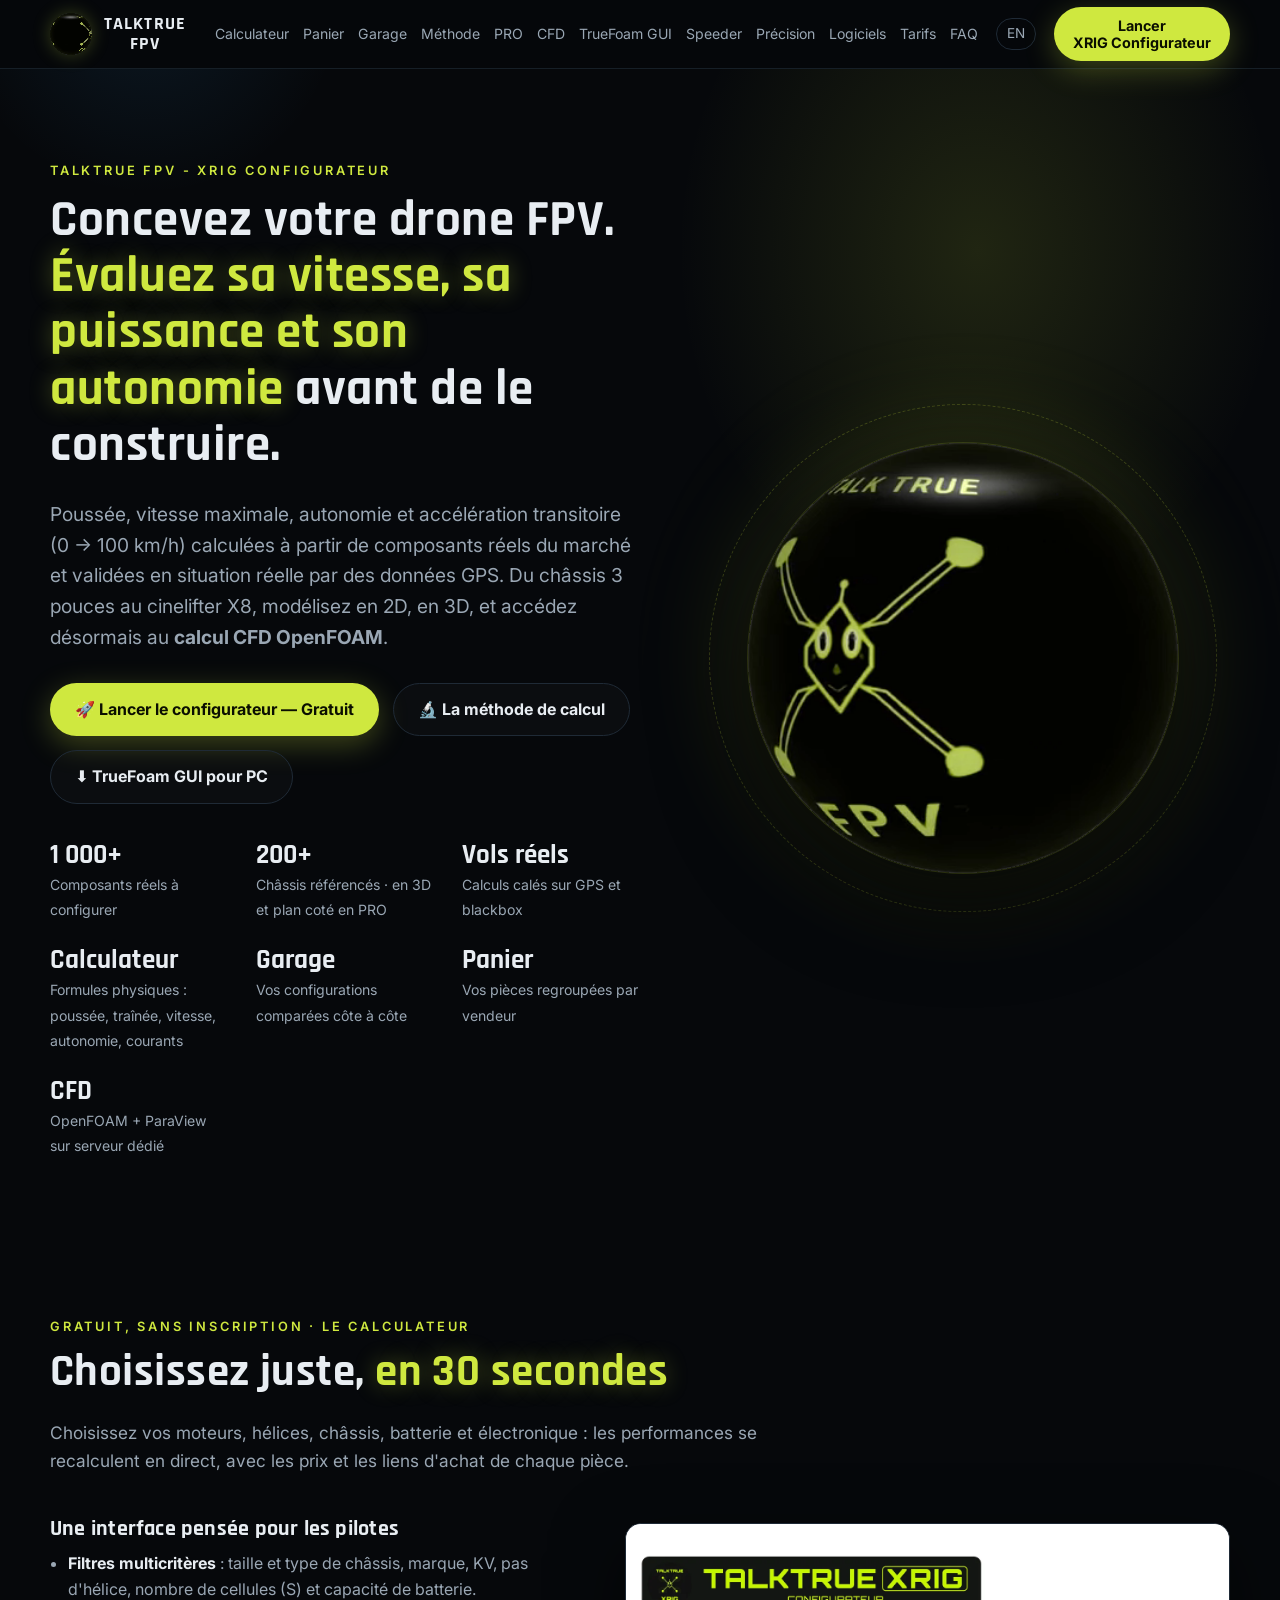
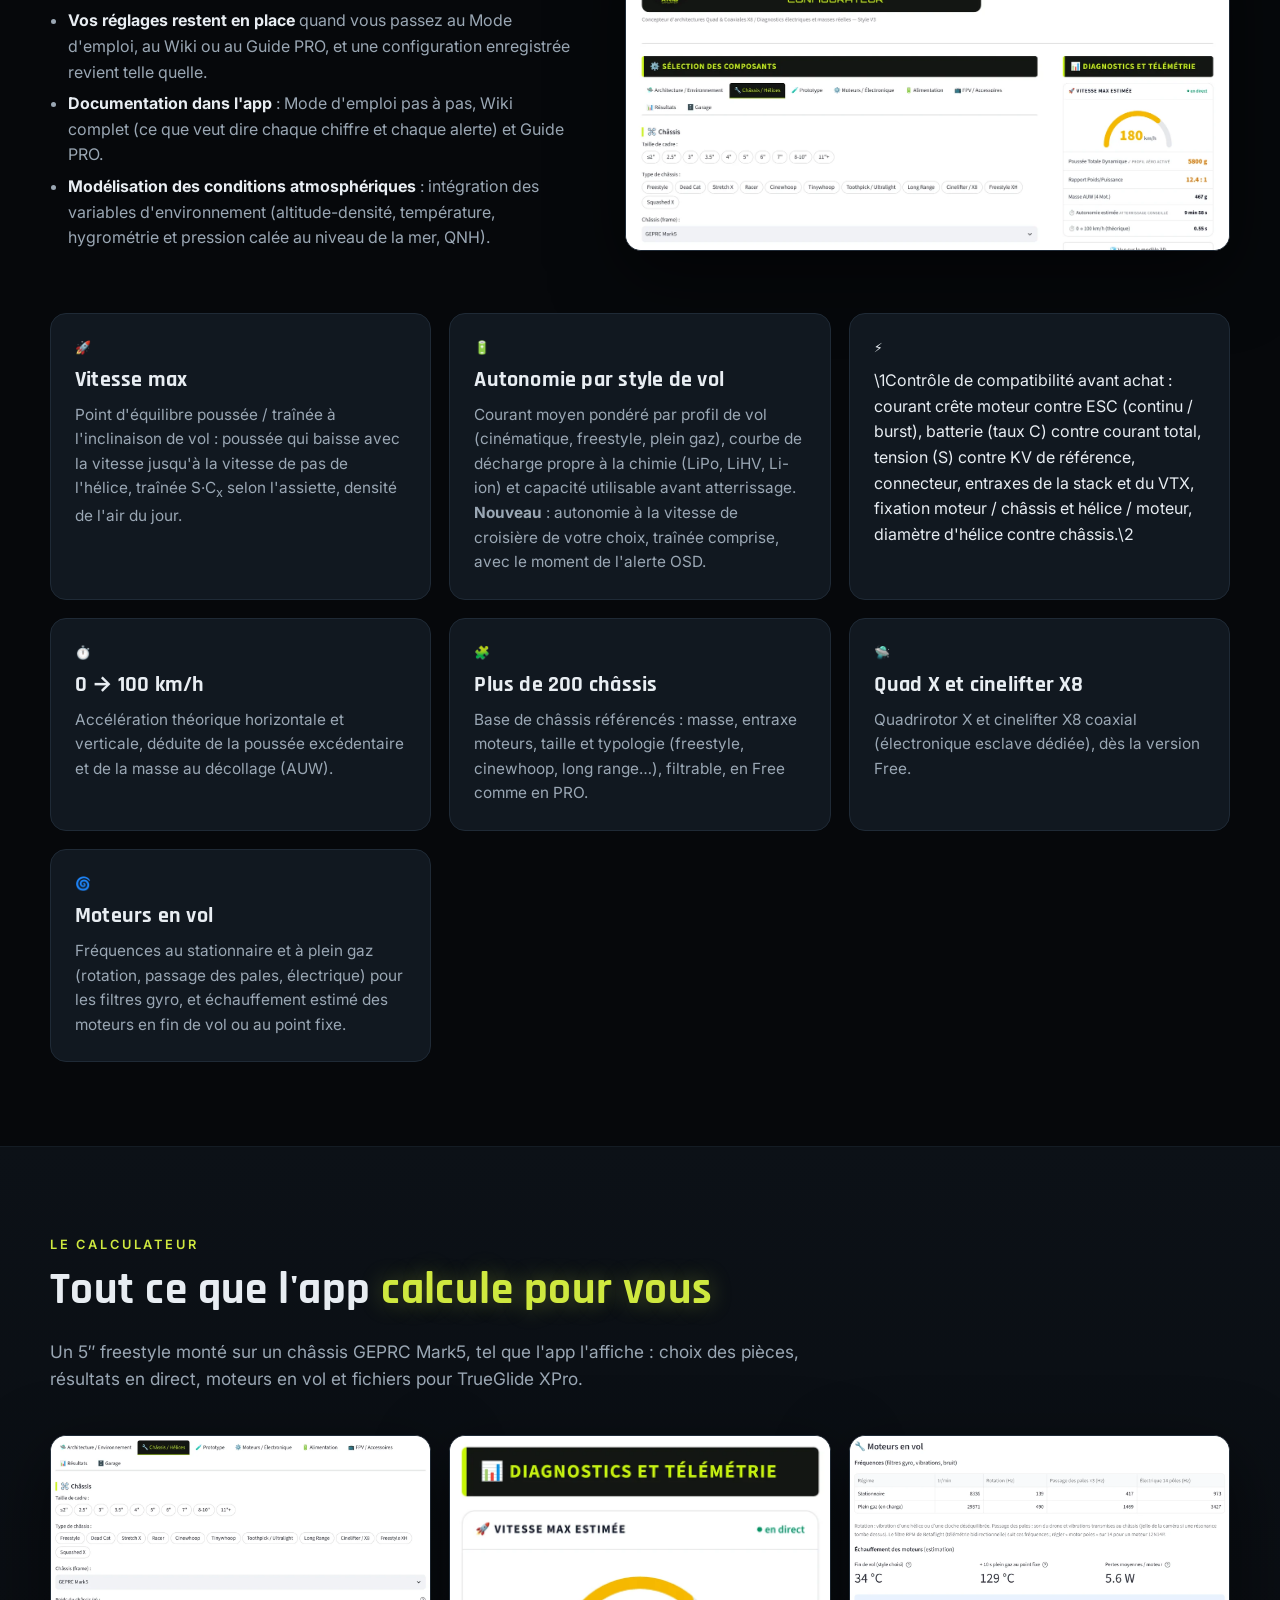
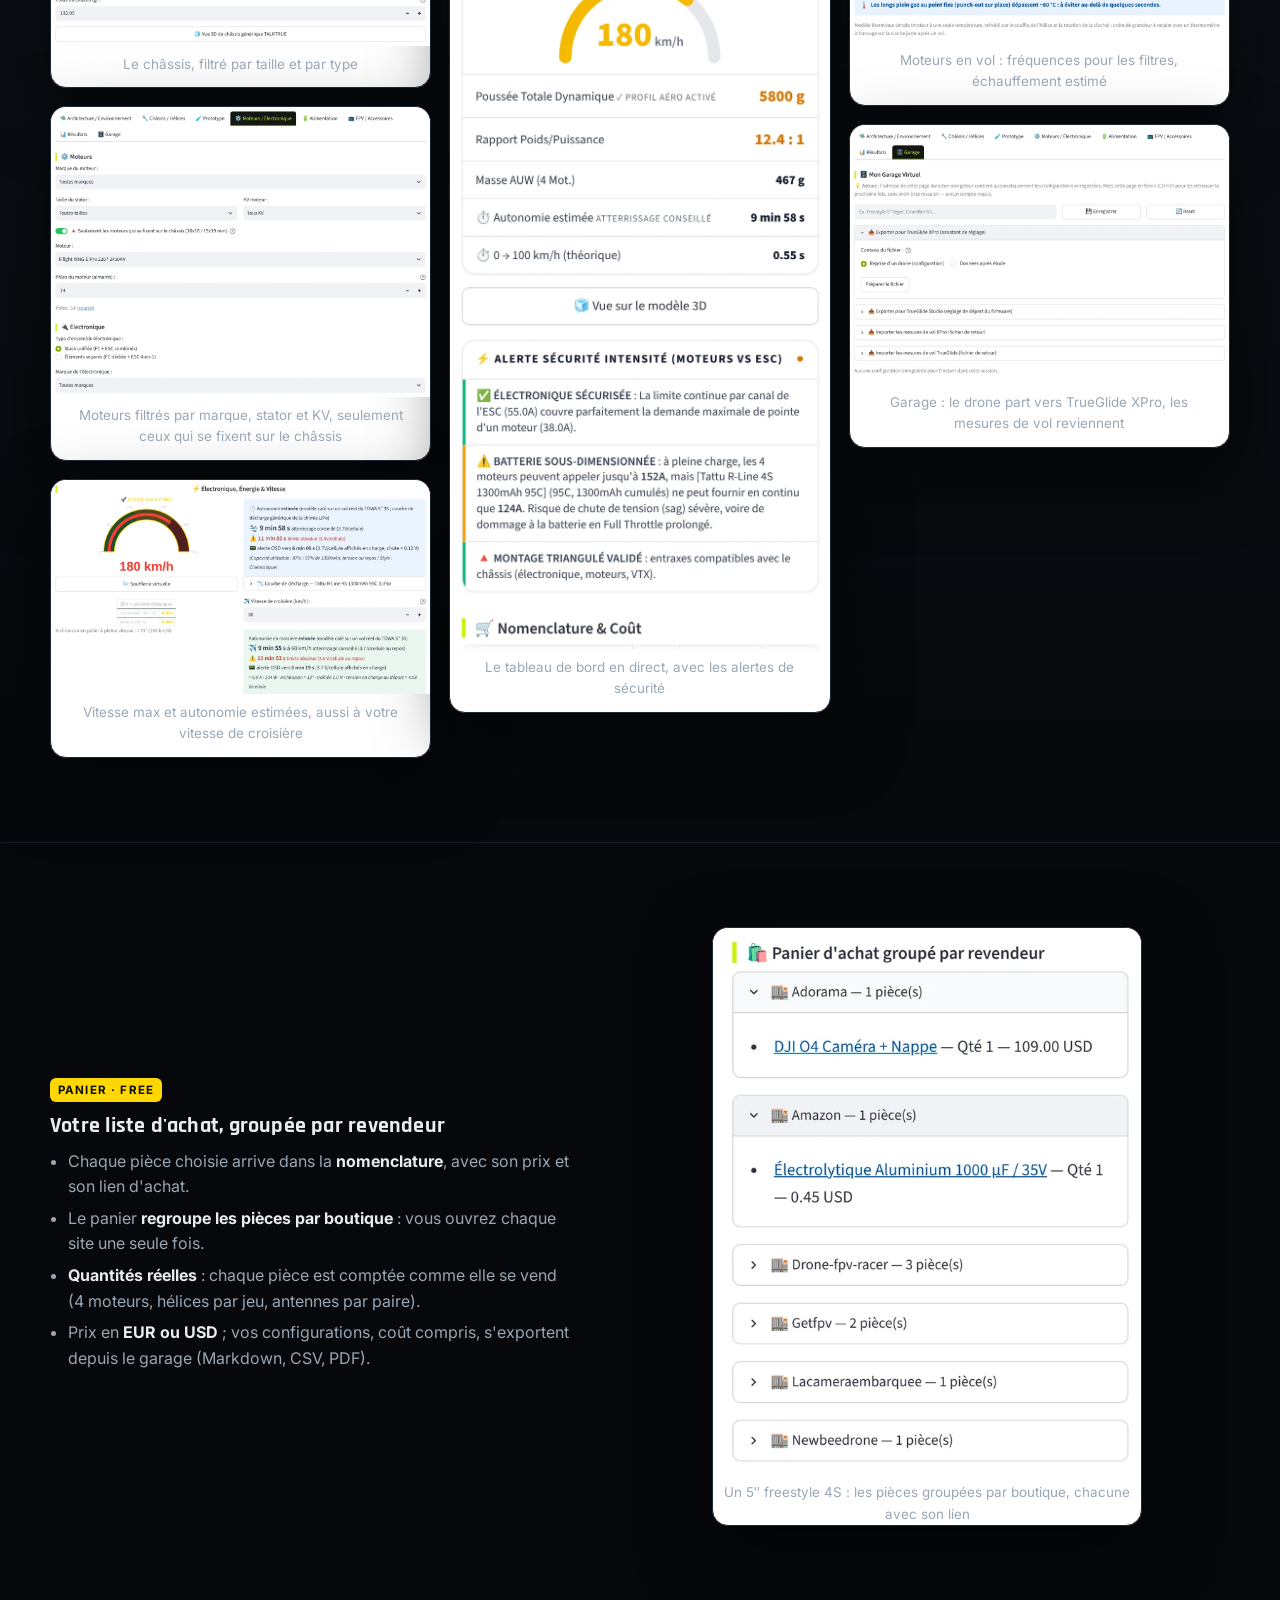
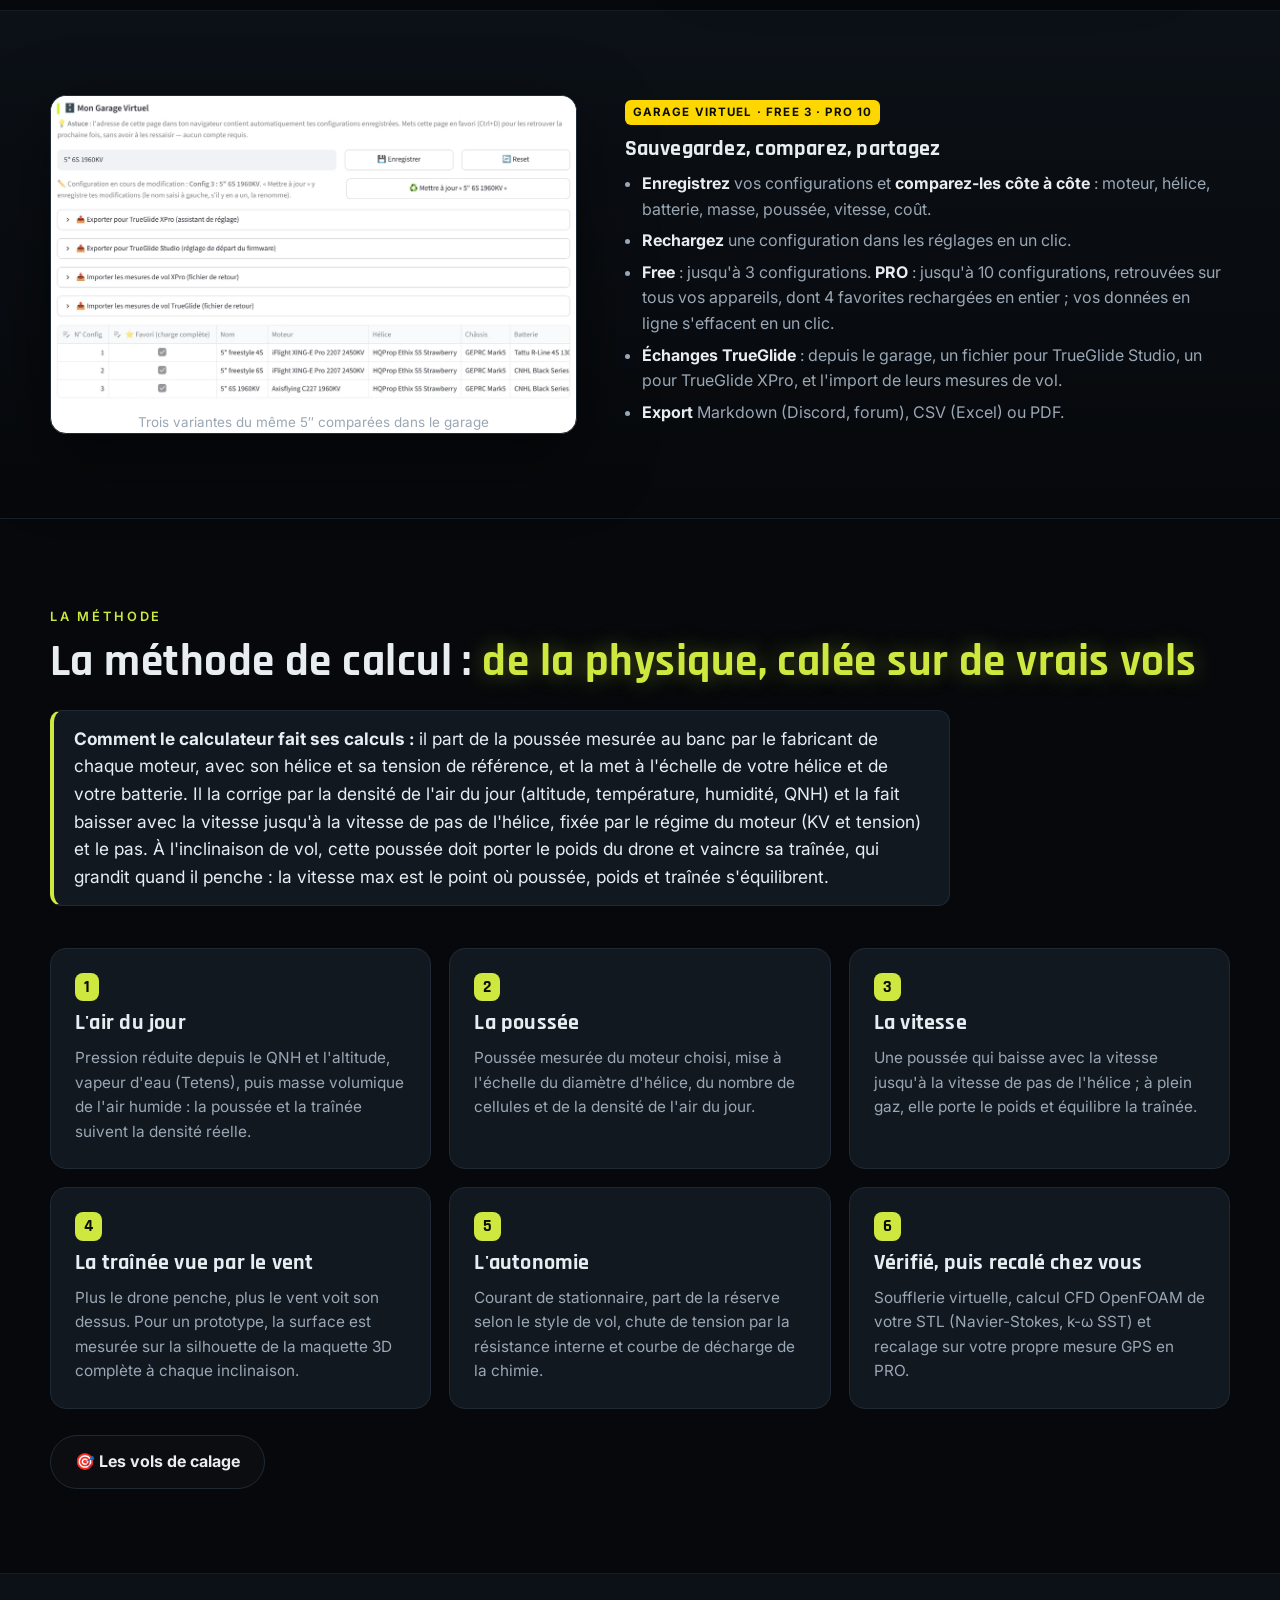
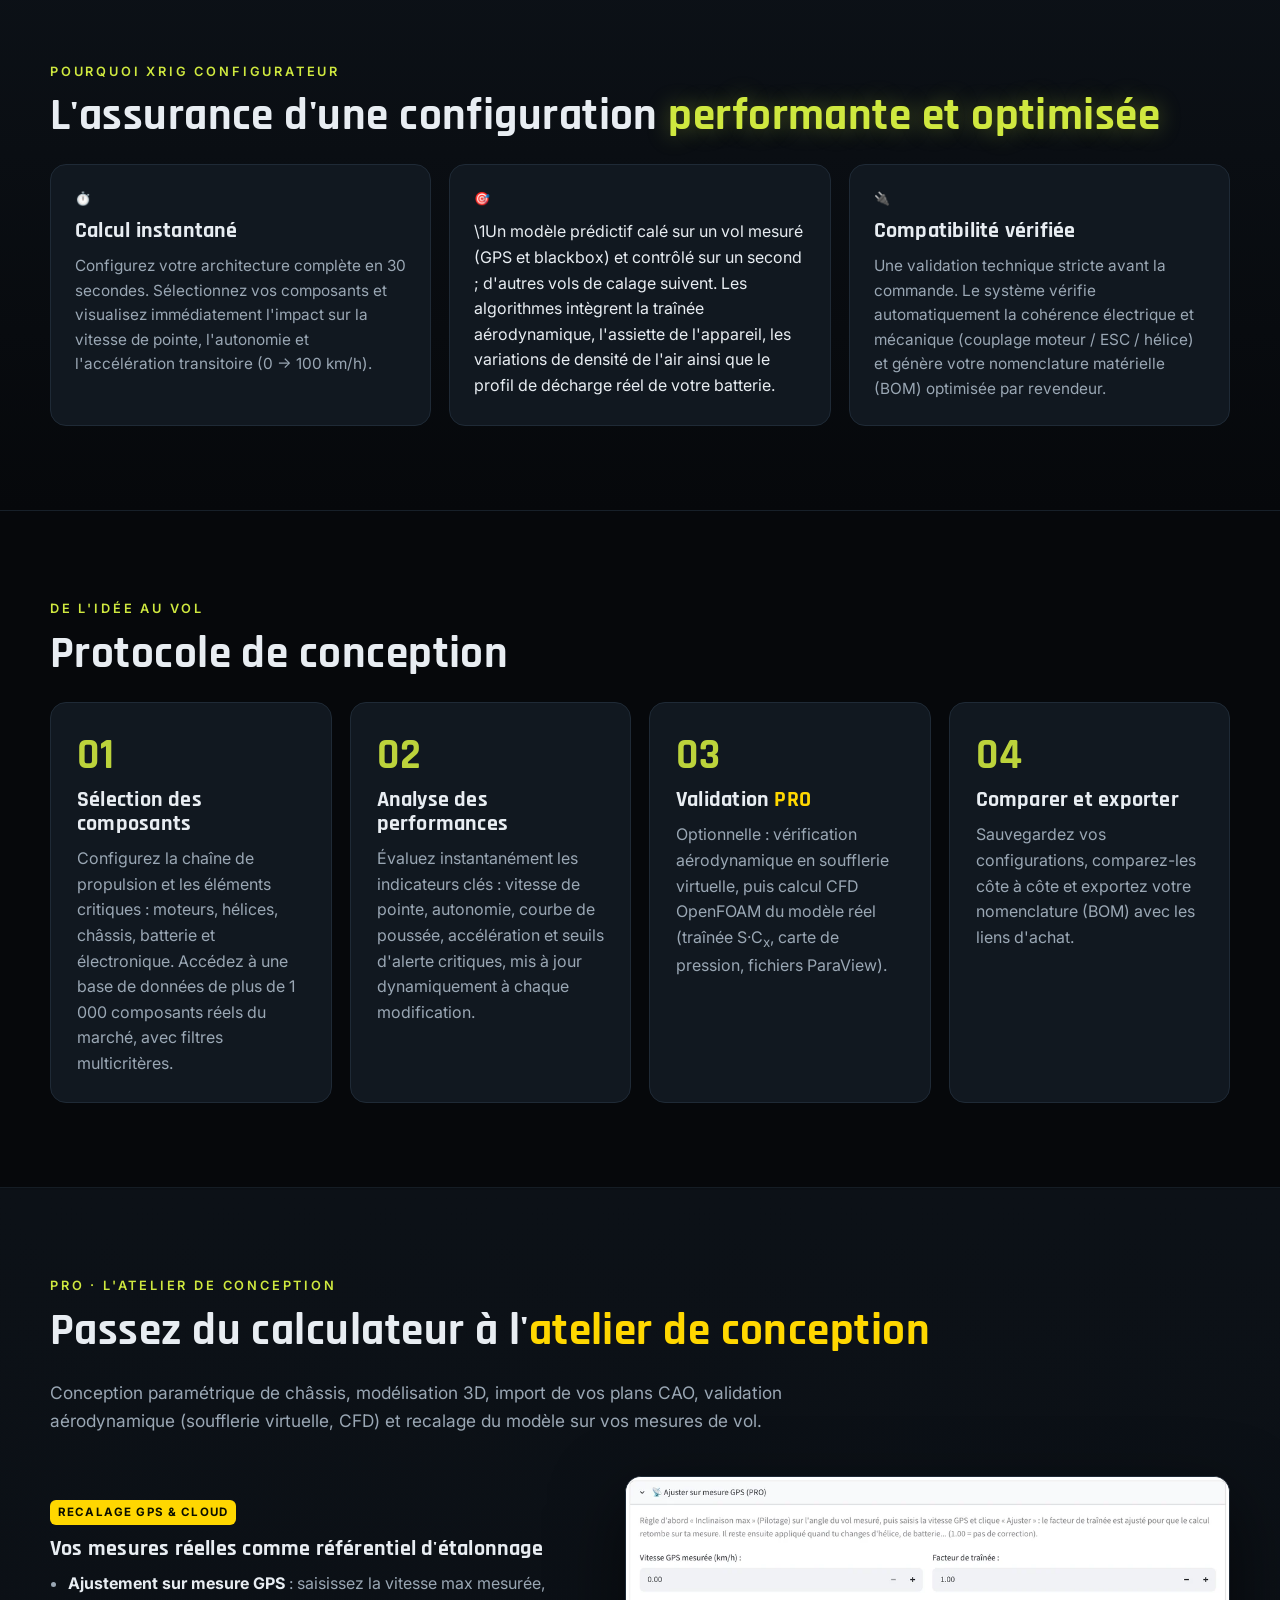
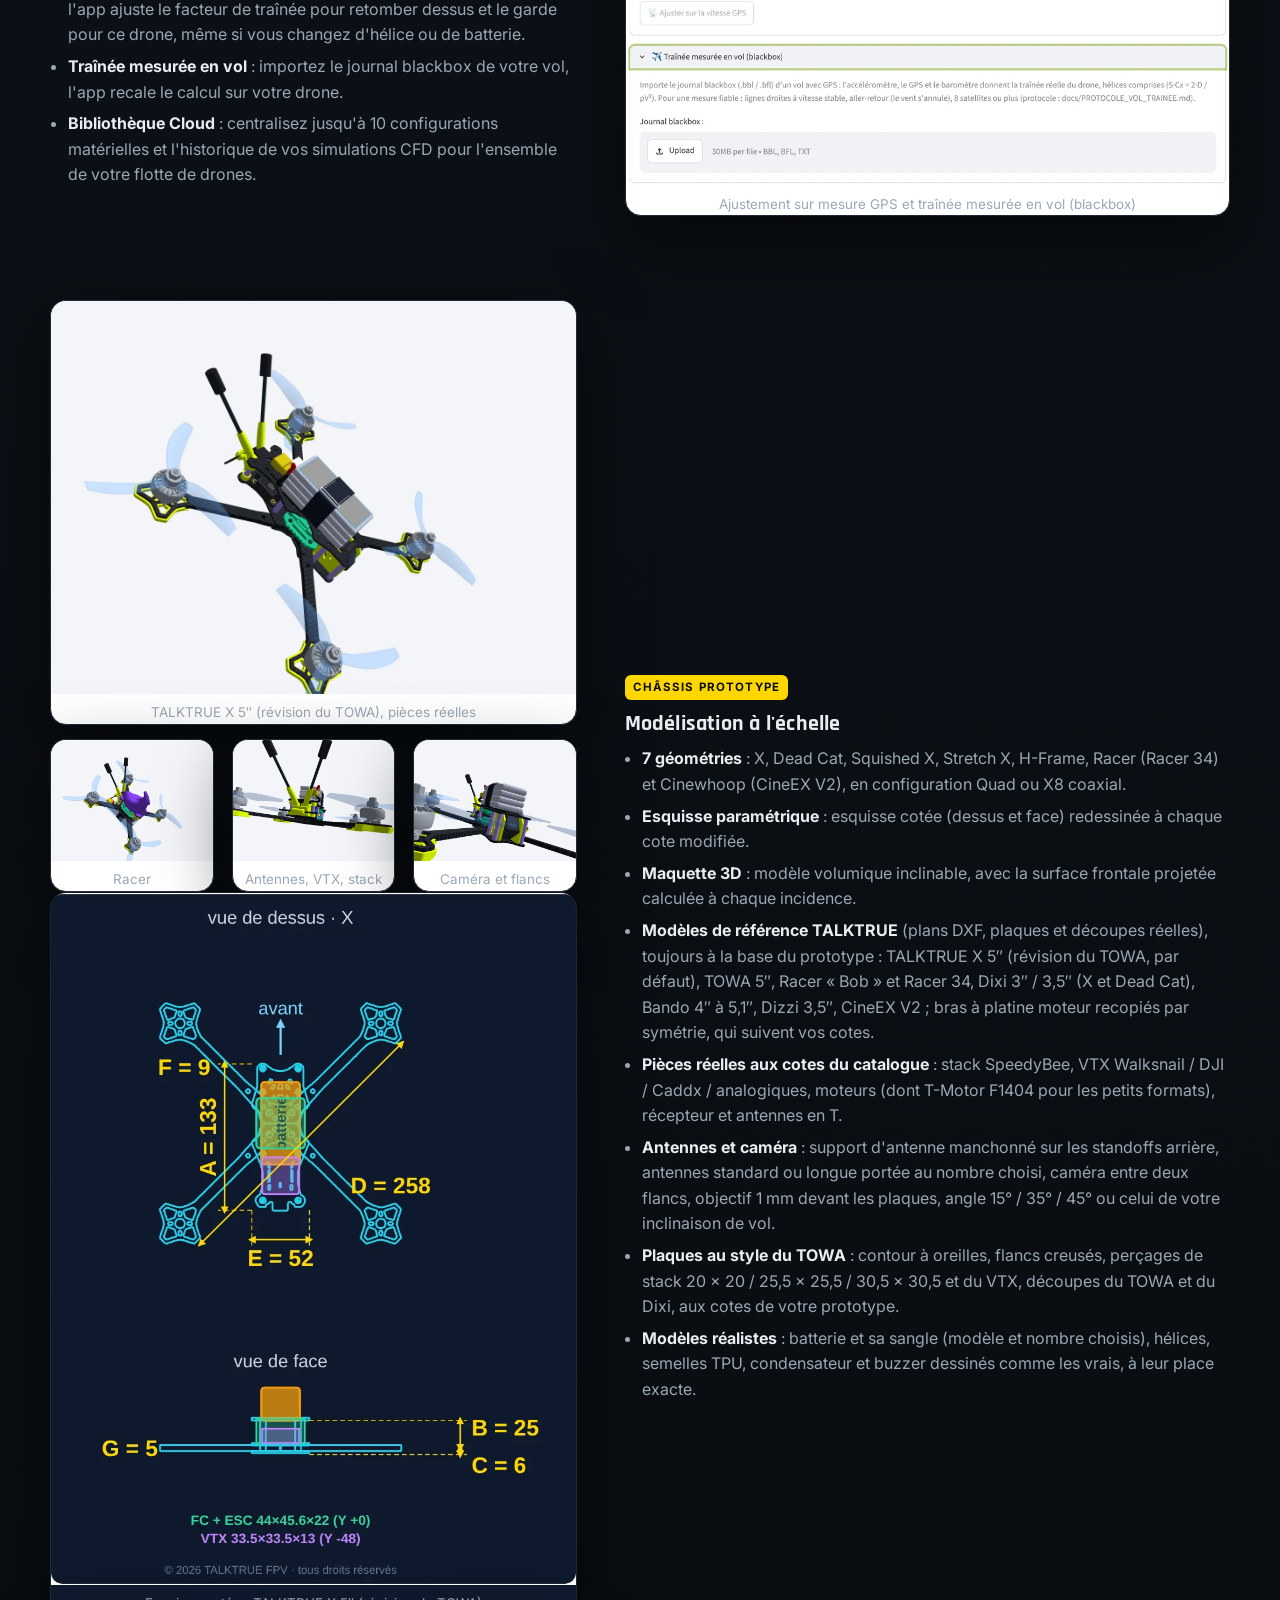
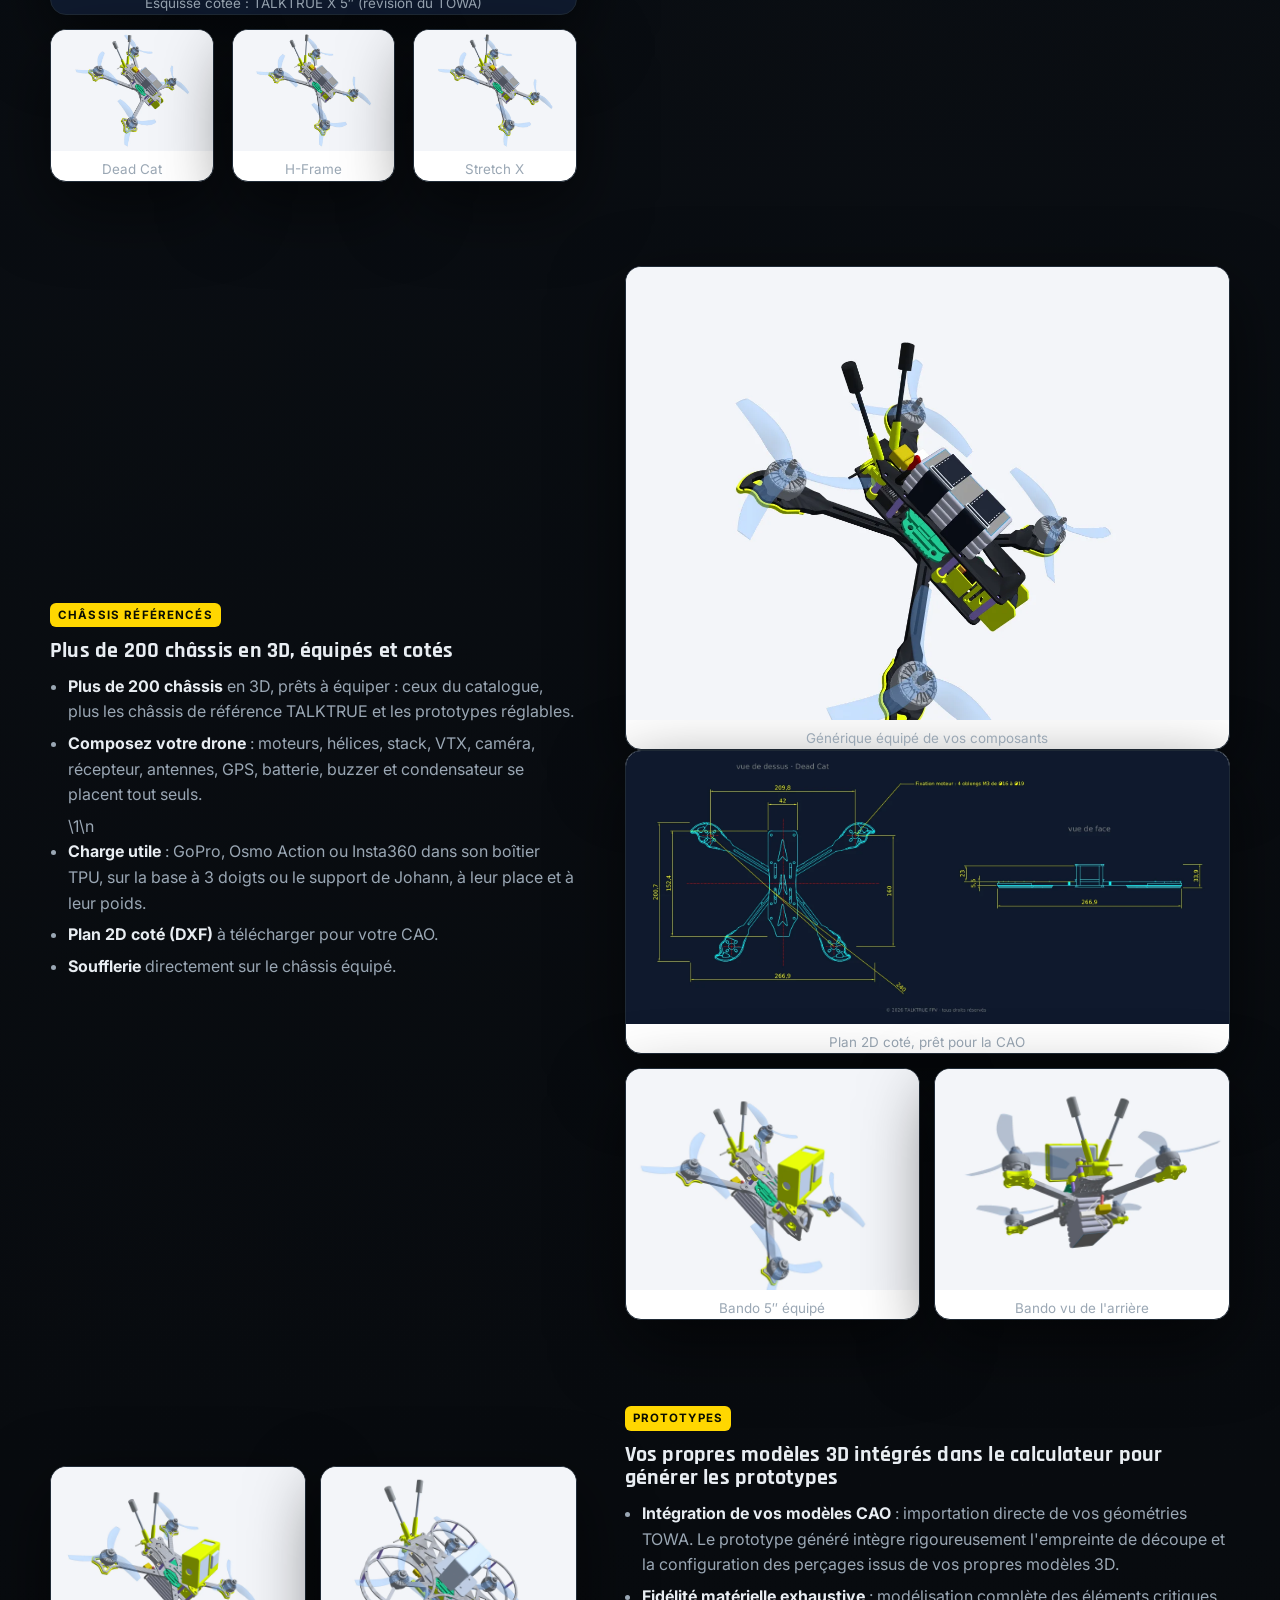
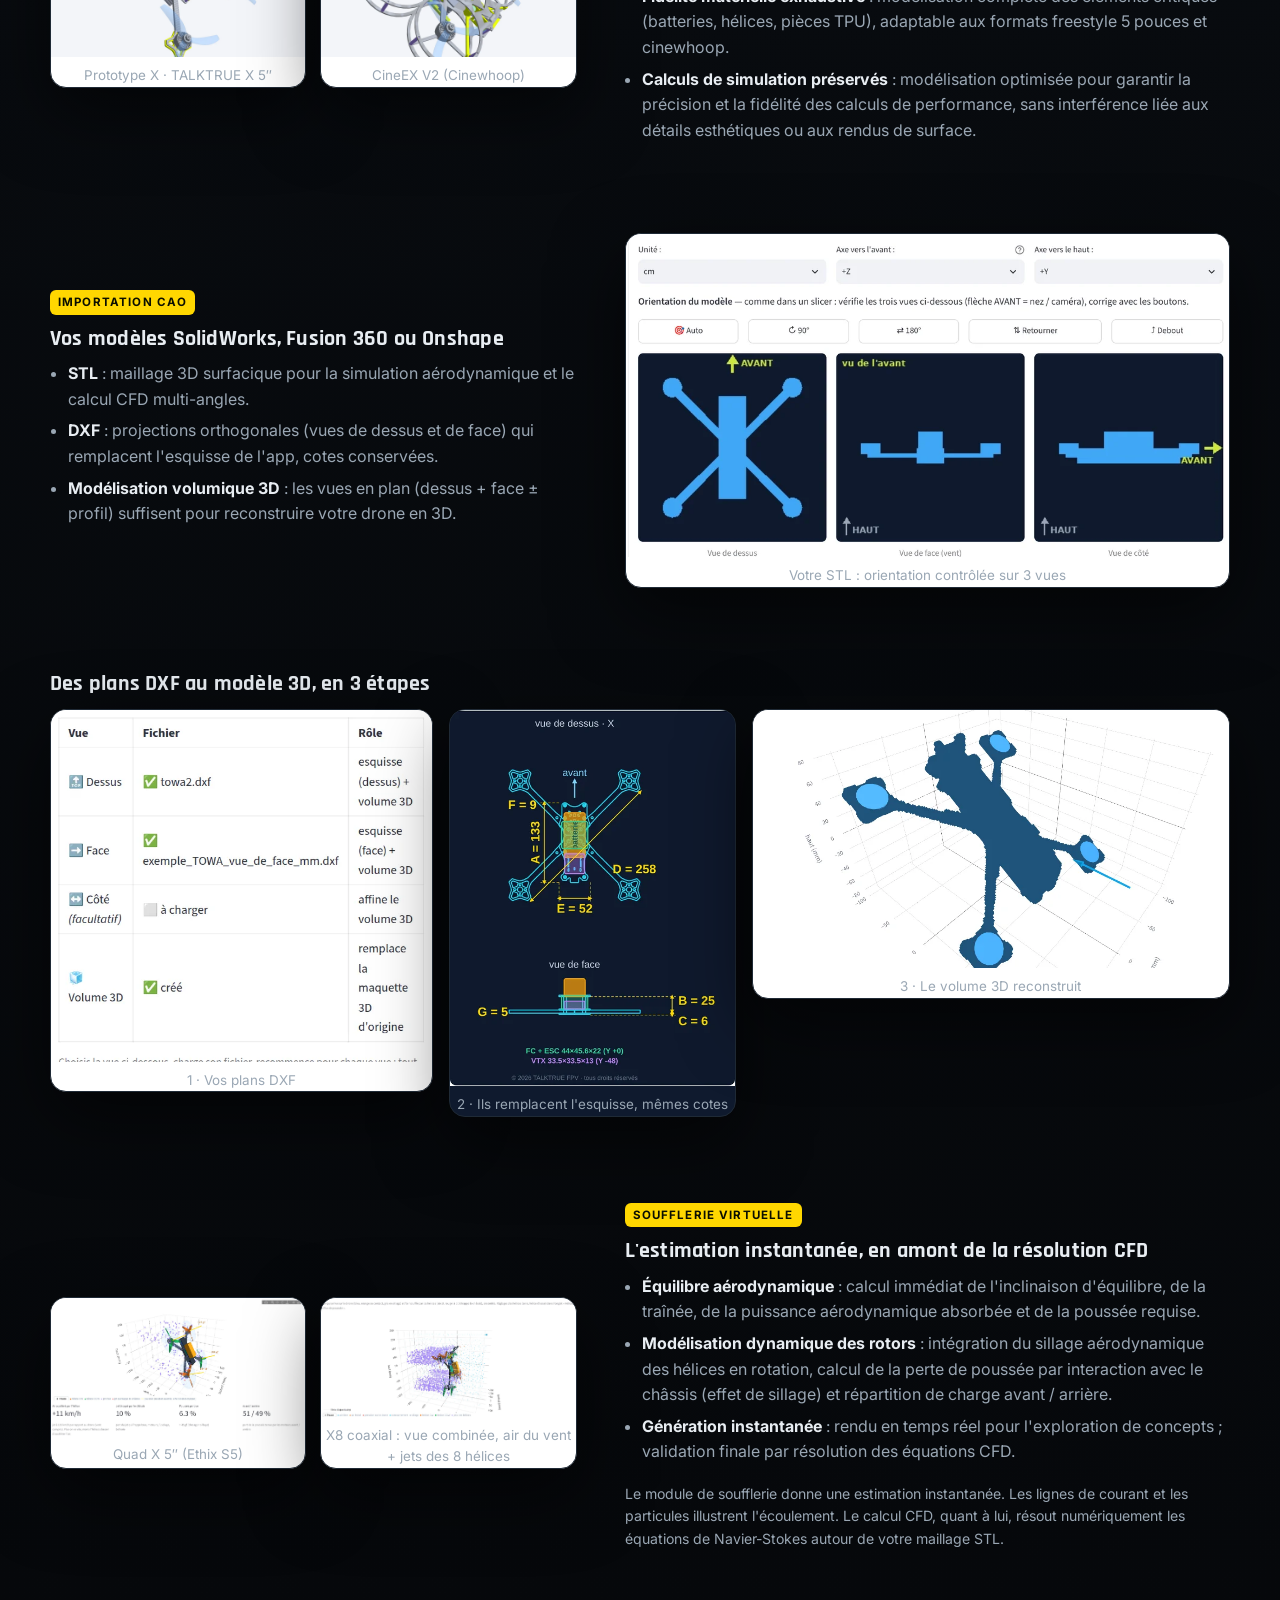
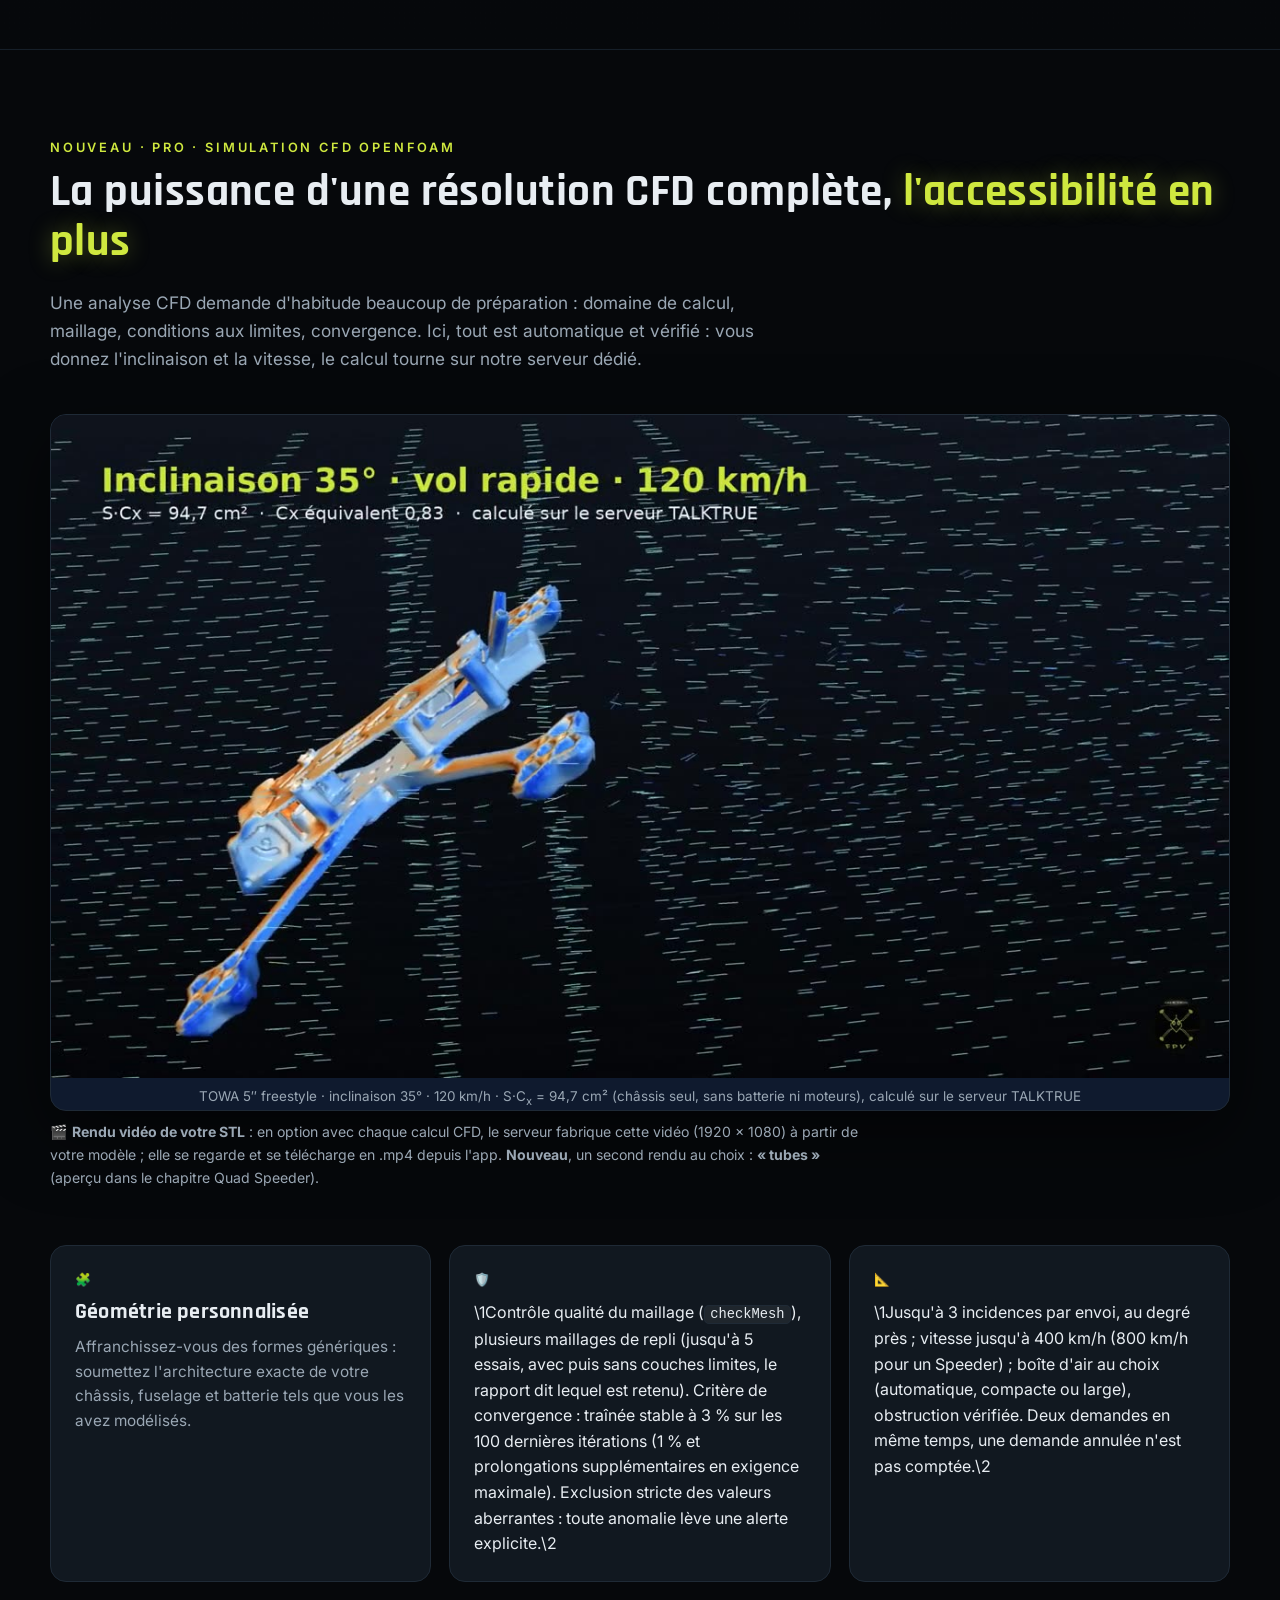
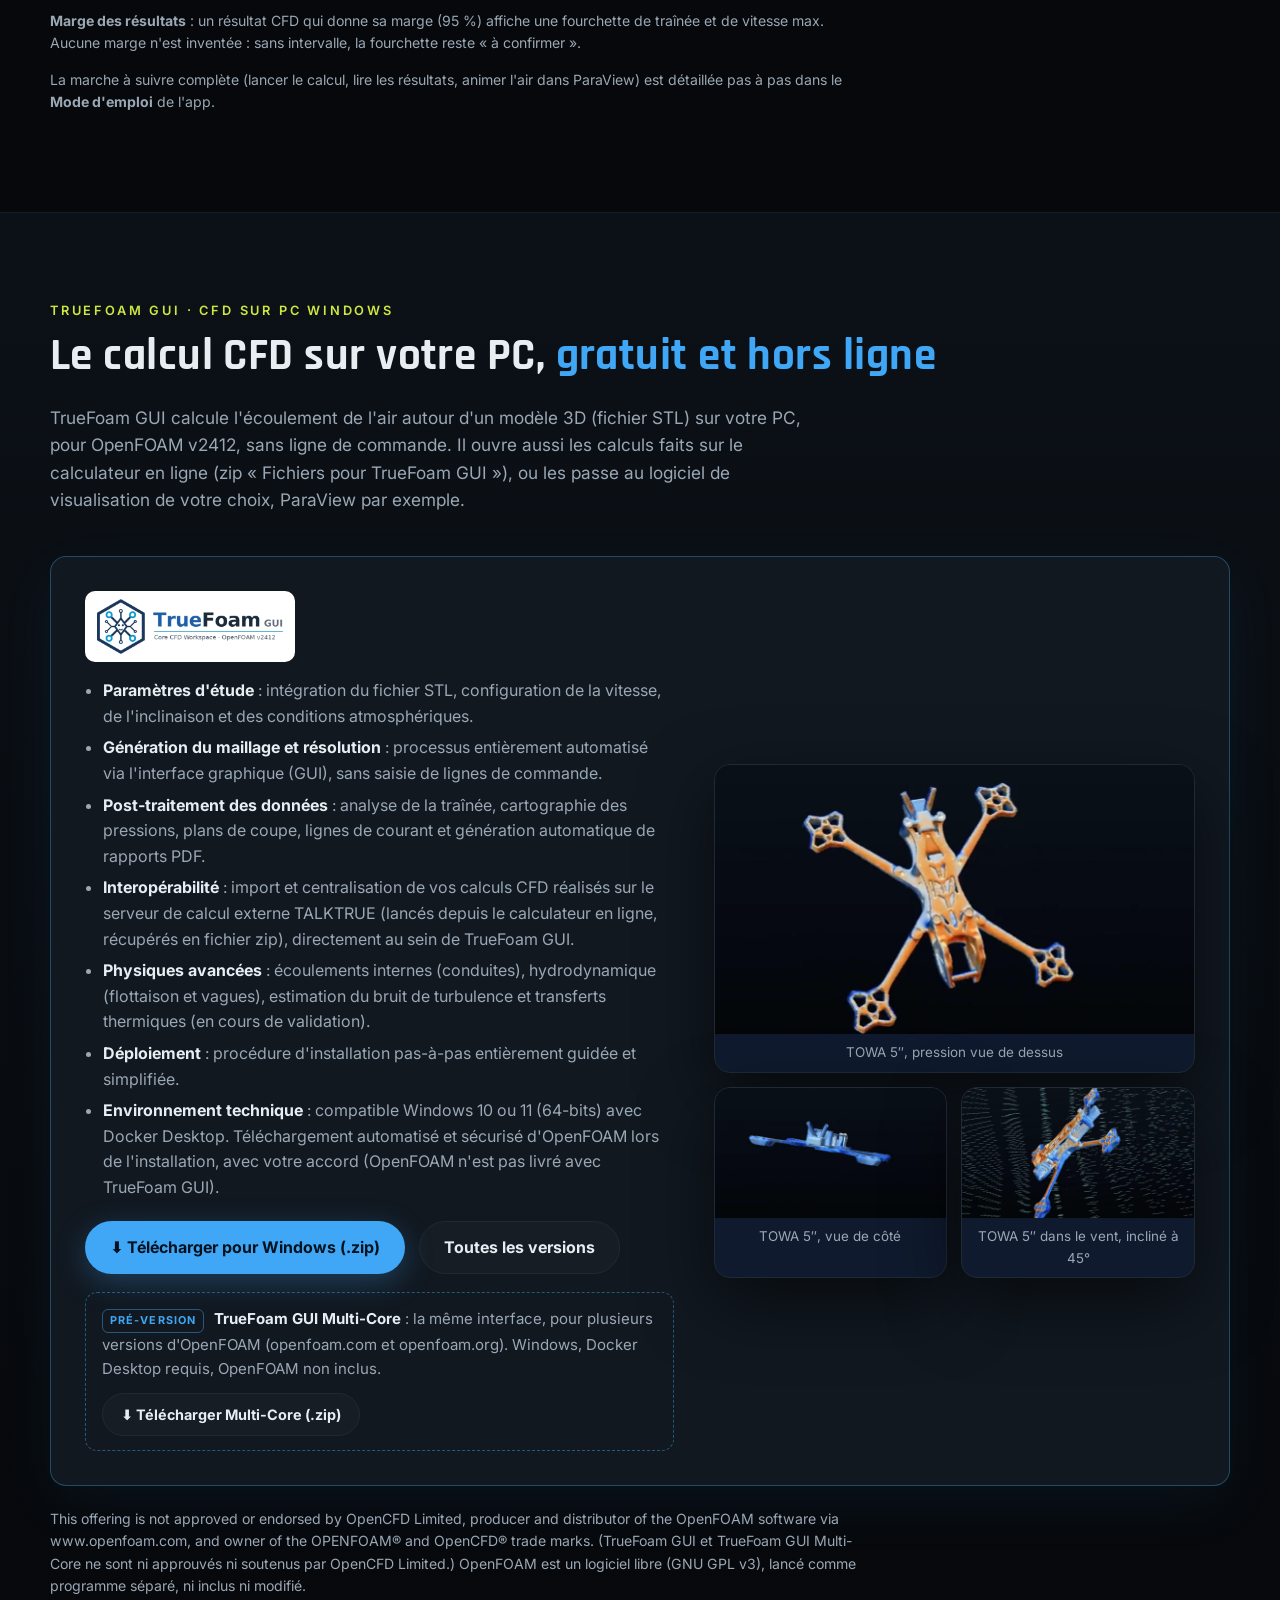
==== commit db012eb1: "Page d'accueil : nouveaux modèles TALKTRUE X 5, CineEX V2, rendu tubes" ====
--- a/index.html
+++ b/index.html
@@ -89,10 +89,12 @@
       <a href="#panier">Panier</a>
       <a href="#garage">Garage</a>
       <a href="#methode">Méthode</a>
+      <a href="#premium">PRO</a>
+      <a href="#cfd">CFD</a>
+      <a href="#truefoam">TrueFoam GUI</a>
+      <a href="#speeder">Speeder</a>
       <a href="#calage">Précision</a>
-      <a href="#premium">PRO</a>
-      <a href="#cfd">Calcul CFD</a>
-      <a href="#truefoam">TrueFoam GUI</a>
+      <a href="#ecosysteme">Logiciels</a>
       <a href="#offres">Tarifs</a>
       <a href="#faq">FAQ</a>
     </nav>
@@ -109,7 +111,7 @@
       <h1>Concevez votre drone FPV. <span class="neon">Évaluez sa vitesse, sa puissance et son autonomie</span> avant de le construire.</h1>
       <p class="accroche">Poussée, vitesse maximale, autonomie et accélération transitoire (0 → 100 km/h) calculées à partir
         de composants réels du marché et validées en situation réelle par des données GPS. Du châssis 3 pouces au
-        cinelifter X8, jusqu'au Quad Speeder à fuselage profilé, modélisez en 2D, en 3D, et accédez désormais au
+        cinelifter X8, modélisez en 2D, en 3D, et accédez désormais au
         <b>calcul CFD OpenFOAM</b>.</p>
       <div class="actions">
         <a class="bouton principal" href="https://talktrue-simulateur-performences-v4.streamlit.app/">🚀 Lancer le configurateur — Gratuit</a>
@@ -118,12 +120,12 @@
       </div>
       <div class="chiffres">
         <div><b>1 000+</b><span>Composants réels à configurer</span></div>
-        <div><b>200+</b><span>Châssis en 3D, avec plan coté</span></div>
+        <div><b>200+</b><span>Châssis référencés · en 3D et plan coté en PRO</span></div>
         <div><b>Vols réels</b><span>Calculs calés sur GPS et blackbox</span></div>
-        <div><b>Calculateur</b><span>Formules physiques : poussée, traînée, vitesse, autonomie, intensités</span></div>
+        <div><b>Calculateur</b><span>Formules physiques : poussée, traînée, vitesse, autonomie, courants</span></div>
         <div><b>Garage</b><span>Vos configurations comparées côte à côte</span></div>
         <div><b>Panier</b><span>Vos pièces regroupées par vendeur</span></div>
-        <div><b>CFD</b><span>OpenFOAM + ParaView sur serveur dédié · moteur maison bientôt</span></div>
+        <div><b>CFD</b><span>OpenFOAM + ParaView sur serveur dédié</span></div>
       </div>
     </div>
     <div class="sphere">
@@ -134,15 +136,101 @@
   </div>
 </section>
 
+<section id="fonctions">
+  <div class="conteneur">
+    <span class="sur">Gratuit, sans inscription · le calculateur</span>
+    <h2>Choisissez juste, <span class="neon">en 30 secondes</span></h2>
+    <p class="intro">Choisissez vos moteurs, hélices, châssis, batterie et électronique : les performances
+      se recalculent en direct, avec les prix et les liens d'achat de chaque pièce.</p>
+    <div class="fonction" style="margin-bottom:56px">
+      <div>
+        <h3>Une interface pensée pour les pilotes</h3>
+        <ul>
+          <li><b>Filtres multicritères</b> : taille et type de châssis, marque, KV, pas d'hélice, nombre de cellules (S) et capacité de batterie.</li>
+          <li><b>Vos réglages restent en place</b> quand vous passez au Mode d'emploi, au Wiki ou au Guide PRO, et une configuration enregistrée revient telle quelle.</li>
+          <li><b>Documentation dans l'app</b> : Mode d'emploi pas à pas, Wiki complet (ce que veut dire chaque chiffre et chaque alerte) et Guide PRO.</li>
+          <li><b>Modélisation des conditions atmosphériques</b> : intégration des variables d'environnement (altitude-densité, température, hygrométrie et pression calée au niveau de la mer, QNH).</li>
+        </ul>
+      </div>
+      <figure class="visuel"><img src="assets/guide/01_apercu.webp" width="1480" height="799" loading="lazy" alt="Interface de TALKTRUE FPV - XRIG Configurateur : sélection des composants et diagnostics"></figure>
+    </div>
+  
+    <div class="cartes">
+      <div class="carte"><div class="icone">🚀</div><h3>Vitesse max</h3><p>Point d'équilibre poussée / traînée à l'inclinaison de vol : poussée qui baisse avec la vitesse jusqu'à la vitesse de pas de l'hélice, traînée S·C<sub>x</sub> selon l'assiette, densité de l'air du jour.</p></div>
+      <div class="carte"><div class="icone">🔋</div><h3>Autonomie par style de vol</h3><p>Courant moyen pondéré par profil de vol (cinématique, freestyle, plein gaz), courbe de décharge propre à la chimie (LiPo, LiHV, Li-ion) et capacité utilisable avant atterrissage. <b>Nouveau</b> : autonomie à la vitesse de croisière de votre choix, traînée comprise, avec le moment de l'alerte OSD.</p></div>
+      <div class="carte"><div class="icone">⚡</div>\1Contrôle de compatibilité avant achat : courant crête moteur contre ESC (continu / burst), batterie (taux C) contre courant total, tension (S) contre KV de référence, connecteur, entraxes de la stack et du VTX, fixation moteur / châssis et hélice / moteur, diamètre d'hélice contre châssis.\2</div>
+      <div class="carte"><div class="icone">⏱️</div><h3>0 → 100 km/h</h3><p>Accélération théorique horizontale et verticale, déduite de la poussée excédentaire et de la masse au décollage (AUW).</p></div>
+      <div class="carte"><div class="icone">🧩</div><h3>Plus de 200 châssis</h3><p>Base de châssis référencés : masse, entraxe moteurs, taille et typologie (freestyle, cinewhoop, long range…), filtrable, en Free comme en PRO.</p></div>
+      <div class="carte"><div class="icone">🛸</div><h3>Quad X et cinelifter X8</h3><p>Quadrirotor X et cinelifter X8 coaxial (électronique esclave dédiée), dès la version Free.</p></div>
+      <div class="carte"><div class="icone">🌀</div><h3>Moteurs en vol</h3><p>Fréquences au stationnaire et à plein gaz (rotation, passage des pales, électrique) pour les filtres gyro, et échauffement estimé des moteurs en fin de vol ou au point fixe.</p></div>
+    </div>
+
+    </div>
+</section>
+
+<section id="galerie" class="alterne">
+  <div class="conteneur">
+    <span class="sur">Le calculateur</span>
+    <h2>Tout ce que l'app <span class="neon">calcule pour vous</span></h2>
+    <p class="intro">Un 5″ freestyle monté sur un châssis GEPRC Mark5, tel que l'app l'affiche : choix des pièces,
+      résultats en direct, moteurs en vol et fichiers pour TrueGlide XPro.</p>
+    <div class="galerie-calc">
+      <figure class="visuel"><a href="assets/guide/galerie/gal_choix_pieces.webp"><img src="assets/guide/galerie/gal_choix_pieces.webp" width="1200" height="664" loading="lazy" alt="Choix du châssis par taille de cadre et par type, châssis GEPRC Mark5 sélectionné"></a><figcaption>Le châssis, filtré par taille et par type</figcaption></figure>
+      <figure class="visuel"><a href="assets/guide/galerie/gal_moteurs.webp"><img src="assets/guide/galerie/gal_moteurs.webp" width="1200" height="915" loading="lazy" alt="Choix du moteur par marque, taille de stator et KV, et de l'électronique"></a><figcaption>Moteurs filtrés par marque, stator et KV, seulement ceux qui se fixent sur le châssis</figcaption></figure>
+      <figure class="visuel"><a href="assets/guide/galerie/gal_vitesse_autonomie.webp"><img src="assets/guide/galerie/gal_vitesse_autonomie.webp" width="1200" height="678" loading="lazy" alt="Vitesse max estimée sur un cadran et autonomie estimée, aussi à la vitesse de croisière choisie"></a><figcaption>Vitesse max et autonomie estimées, aussi à votre vitesse de croisière</figcaption></figure>
+      <figure class="visuel haute"><a href="assets/guide/galerie/gal_tableau_bord.webp"><img src="assets/guide/galerie/gal_tableau_bord.webp" width="780" height="1671" loading="lazy" alt="Tableau de bord : vitesse max estimée, poussée, rapport poussée / poids, masse, autonomie, 0 à 100 km/h et alertes de sécurité"></a><figcaption>Le tableau de bord en direct, avec les alertes de sécurité</figcaption></figure>
+      <figure class="visuel"><a href="assets/guide/galerie/gal_moteurs_en_vol.webp"><img src="assets/guide/galerie/gal_moteurs_en_vol.webp" width="1200" height="651" loading="lazy" alt="Moteurs en vol : fréquences de rotation et des pales, échauffement estimé des moteurs"></a><figcaption>Moteurs en vol : fréquences pour les filtres, échauffement estimé</figcaption></figure>
+      <figure class="visuel"><a href="assets/guide/galerie/gal_fichiers_xpro.webp"><img src="assets/guide/galerie/gal_fichiers_xpro.webp" width="1200" height="820" loading="lazy" alt="Garage : export du drone vers TrueGlide XPro et TrueGlide Studio, import des mesures de vol"></a><figcaption>Garage : le drone part vers TrueGlide XPro, les mesures de vol reviennent</figcaption></figure>
+    </div>
+  </div>
+</section>
+
+<section id="panier">
+  <div class="conteneur">
+    <div class="fonction">
+      <div>
+        <span class="badge">Panier · Free</span>
+        <h3>Votre liste d'achat, groupée par revendeur</h3>
+        <ul>
+          <li>Chaque pièce choisie arrive dans la <b>nomenclature</b>, avec son prix et son lien d'achat.</li>
+          <li>Le panier <b>regroupe les pièces par boutique</b> : vous ouvrez chaque site une seule fois.</li>
+          <li><b>Quantités réelles</b> : chaque pièce est comptée comme elle se vend (4 moteurs, hélices par jeu, antennes par paire).</li>
+          <li>Prix en <b>EUR ou USD</b> ; vos configurations, coût compris, s'exportent depuis le garage (Markdown, CSV, PDF).</li>
+        </ul>
+      </div>
+      <figure class="visuel" style="max-width:430px;justify-self:center"><img src="assets/guide/panier.webp" width="600" height="766" loading="lazy" alt="Panier d'achat du configurateur FPV groupé par revendeur, avec quantités, prix et liens"><figcaption>Un 5″ freestyle 4S : les pièces groupées par boutique, chacune avec son lien</figcaption></figure>
+    </div>
+  </div>
+</section>
+
+<section id="garage" class="alterne">
+  <div class="conteneur">
+    <div class="fonction inverse">
+      <div>
+        <span class="badge">Garage virtuel · Free 3 · PRO 10</span>
+        <h3>Sauvegardez, comparez, partagez</h3>
+        <ul>
+          <li><b>Enregistrez</b> vos configurations et <b>comparez-les côte à côte</b> : moteur, hélice, batterie, masse, poussée, vitesse, coût.</li>
+          <li><b>Rechargez</b> une configuration dans les réglages en un clic.</li>
+          <li><b>Free</b> : jusqu'à 3 configurations. <b>PRO</b> : jusqu'à 10 configurations, retrouvées sur tous vos appareils, dont 4 favorites rechargées en entier ; vos données en ligne s'effacent en un clic.</li>
+          <li><b>Échanges TrueGlide</b> : depuis le garage, un fichier pour TrueGlide Studio, un pour TrueGlide XPro, et l'import de leurs mesures de vol.</li>
+          <li><b>Export</b> Markdown (Discord, forum), CSV (Excel) ou PDF.</li>
+        </ul>
+      </div>
+      <figure class="visuel"><img src="assets/guide/garage.webp" width="1100" height="645" loading="lazy" alt="Garage virtuel : trois configurations de drone FPV comparées côte à côte"><figcaption>Trois variantes du même 5″ comparées dans le garage</figcaption></figure>
+    </div>
+  </div>
+</section>
+
 <section id="methode" class="methode">
   <div class="conteneur">
     <span class="sur">La méthode</span>
     <h2>La méthode de calcul : <span class="neon">de la physique, calée sur de vrais vols</span></h2>
     <p class="principe"><b>Comment le calculateur fait ses calculs :</b> il part de la poussée mesurée au banc par le
-      fabricant de chaque moteur, avec son hélice et sa tension de référence, la met à l'échelle de votre hélice et de
-      votre batterie, la corrige par la densité de l'air du jour (altitude, température, humidité, QNH) et la fait baisser
-      avec la vitesse jusqu'à la vitesse de pas de l'hélice, fixée par le régime du moteur (KV et tension) et le pas ; puis, à l'inclinaison de vol, cette poussée doit porter le poids du drone et vaincre sa traînée,
-      qui grandit quand il penche : la vitesse max est le point où poussée, poids et traînée s'équilibrent.</p>
+      fabricant de chaque moteur, avec son hélice et sa tension de référence, et la met à l'échelle de votre hélice et de
+      votre batterie. Il la corrige par la densité de l'air du jour (altitude, température, humidité, QNH) et la fait baisser
+      avec la vitesse jusqu'à la vitesse de pas de l'hélice, fixée par le régime du moteur (KV et tension) et le pas.
+      À l'inclinaison de vol, cette poussée doit porter le poids du drone et vaincre sa traînée, qui grandit quand il penche : la vitesse max est le point où poussée, poids et traînée s'équilibrent.</p>
     <div class="cartes">
       <div class="carte"><span class="num">1</span><h3>L'air du jour</h3><p>Pression réduite depuis le QNH et l'altitude,
         vapeur d'eau (Tetens), puis masse volumique de l'air humide : la poussée et la traînée suivent la densité réelle.</p></div>
@@ -170,8 +258,8 @@
     <h2>L'assurance d'une configuration <span class="neon">performante et optimisée</span></h2>
     <div class="cartes">
       <div class="carte"><div class="icone">⏱️</div><h3>Calcul instantané</h3><p>Configurez votre architecture complète en 30 secondes. Sélectionnez vos composants et visualisez immédiatement l'impact sur la vitesse de pointe, l'autonomie et l'accélération transitoire (0 → 100 km/h).</p></div>
-      <div class="carte"><div class="icone">🎯</div><h3>Fiabilité physique</h3><p>Un modèle prédictif validé par des essais en vol mesurés au GPS. Les algorithmes intègrent la traînée aérodynamique, l'assiette de l'appareil, les variations de densité de l'air ainsi que le profil de décharge réel de votre batterie.</p></div>
-      <div class="carte"><div class="icone">💶</div><h3>Compatibilité vérifiée</h3><p>Une validation technique stricte avant la commande. Le système vérifie automatiquement la cohérence électrique et mécanique (couplage moteur / ESC / hélice) et génère votre nomenclature matérielle (BOM) optimisée par revendeur.</p></div>
+      <div class="carte"><div class="icone">🎯</div>\1Un modèle prédictif calé sur un vol mesuré (GPS et blackbox) et contrôlé sur un second ; d'autres vols de calage suivent. Les algorithmes intègrent la traînée aérodynamique, l'assiette de l'appareil, les variations de densité de l'air ainsi que le profil de décharge réel de votre batterie.</p></div>
+      <div class="carte"><div class="icone">🔌</div><h3>Compatibilité vérifiée</h3><p>Une validation technique stricte avant la commande. Le système vérifie automatiquement la cohérence électrique et mécanique (couplage moteur / ESC / hélice) et génère votre nomenclature matérielle (BOM) optimisée par revendeur.</p></div>
     </div>
   </div>
 </section>
@@ -181,77 +269,325 @@
     <span class="sur">De l'idée au vol</span>
     <h2>Protocole de conception</h2>
     <div class="etapes quatre">
-      <div class="etape"><h3>Sélection des composants</h3><p>Configurez la chaîne de propulsion et les éléments critiques : moteurs, hélices, châssis, batterie et électronique. Accédez à une base de données de plus de 1 000 références industrielles réelles avec filtres multicritères.</p></div>
+      <div class="etape"><h3>Sélection des composants</h3><p>Configurez la chaîne de propulsion et les éléments critiques : moteurs, hélices, châssis, batterie et électronique. Accédez à une base de données de plus de 1 000 composants réels du marché, avec filtres multicritères.</p></div>
       <div class="etape"><h3>Analyse des performances</h3><p>Évaluez instantanément les indicateurs clés : vitesse de pointe, autonomie, courbe de poussée, accélération et seuils d'alerte critiques, mis à jour dynamiquement à chaque modification.</p></div>
       <div class="etape"><h3>Validation <span class="or">PRO</span></h3><p>Optionnelle : vérification aérodynamique en soufflerie virtuelle, puis calcul CFD OpenFOAM du modèle réel (traînée S·C<sub>x</sub>, carte de pression, fichiers ParaView).</p></div>
-      <div class="etape"><h3>Benchmark &amp; Exportation</h3><p>Sauvegardez vos différentes configurations, effectuez une analyse comparative (benchmark) et exportez votre nomenclature matérielle (BOM) incluant les liens d'approvisionnement.</p></div>
-    </div>
-  </div>
-</section>
-
-<section id="fonctions" class="alterne">
-  <div class="conteneur">
-    <span class="sur">Gratuit, sans inscription · le calculateur</span>
-    <h2>Choisissez juste, <span class="neon">en 30 secondes</span></h2>
-    <p class="intro">Choisissez vos moteurs, hélices, châssis, batterie et électronique : les performances
-      se recalculent en direct, avec les prix et les liens d'achat de chaque pièce.</p>
-    <div class="fonction" style="margin-bottom:56px">
-      <div>
-        <h3>Une interface pensée pour les pilotes</h3>
-        <ul>
-          <li><b>Filtres multicritères avancés</b> : tri instantané par dimensions de cellule, géométrie de châssis, équipementier, constante de vitesse (KV), pas d'hélice, configuration de cellules (S) et capacité nominale.</li>
-          <li><b>Persistance des données</b> : sauvegarde automatique de l'état de votre configuration lors de la navigation entre le configurateur, la documentation technique et le wiki.</li>
-          <li><b>Modélisation des conditions atmosphériques</b> : intégration des variables d'environnement (altitude-densité, température, hygrométrie et pression calée au niveau de la mer, QNH).</li>
-        </ul>
-      </div>
-      <figure class="visuel"><img src="assets/guide/01_apercu.webp" width="1480" height="720" loading="lazy" alt="Interface de TALKTRUE FPV - XRIG Configurateur : sélection des composants et diagnostics"></figure>
-    </div>
-  
-    <div class="cartes">
-      <div class="carte"><div class="icone">🚀</div><h3>Vitesse max</h3><p>Point d'équilibre poussée / traînée à l'inclinaison de vol : poussée qui baisse avec la vitesse jusqu'à la vitesse de pas de l'hélice, traînée S·C<sub>x</sub> selon l'assiette, densité de l'air du jour.</p></div>
-      <div class="carte"><div class="icone">🔋</div><h3>Autonomie par style de vol</h3><p>Courant moyen pondéré par profil de vol (cinématique, freestyle, plein gaz), courbe de décharge propre à la chimie (LiPo, LiHV, Li-ion) et capacité utilisable avant atterrissage. <b>Nouveau</b> : autonomie à la vitesse de croisière de votre choix, traînée comprise, avec le moment de l'alerte OSD.</p></div>
-      <div class="carte"><div class="icone">⚡</div><h3>Alertes de sécurité</h3><p>Contrôle de compatibilité avant achat : courant crête moteur contre courant continu / burst de l'ESC, tension (S) contre KV de référence, connecteur, diamètre d'hélice contre châssis.</p></div>
-      <div class="carte"><div class="icone">⏱️</div><h3>0 → 100 km/h</h3><p>Accélération théorique horizontale et verticale, déduite de la poussée excédentaire et de la masse au décollage (AUW).</p></div>
-      <div class="carte"><div class="icone">🧩</div><h3>Plus de 200 châssis</h3><p>Base de châssis référencés : masse, entraxe moteurs, taille et typologie (freestyle, cinewhoop, long range…), filtrable, en Free comme en PRO.</p></div>
-      <div class="carte"><div class="icone">🛸</div><h3>3 architectures</h3><p>Quadrirotor X et cinelifter X8 coaxial (électronique esclave dédiée) en Free ; Quad Speeder à fuselage profilé en PRO.</p></div>
-    </div>
-
-    </div>
-</section>
-
-<section id="panier" class="alterne">
-  <div class="conteneur">
+      <div class="etape"><h3>Comparer et exporter</h3><p>Sauvegardez vos configurations, comparez-les côte à côte et exportez votre nomenclature (BOM) avec les liens d'achat.</p></div>
+    </div>
+  </div>
+</section>
+
+<section id="premium" class="alterne">
+  <div class="conteneur">
+    <span class="sur">PRO · l'atelier de conception</span>
+    <h2>Passez du calculateur à l'<span class="or">atelier de conception</span></h2>
+    <p class="intro">Conception paramétrique de châssis, modélisation 3D, import de vos plans CAO, validation aérodynamique (soufflerie virtuelle, CFD) et recalage du modèle sur vos mesures de vol.</p>
+
     <div class="fonction">
       <div>
-        <span class="badge">Panier smart · Free</span>
-        <h3>Votre liste d'achat, groupée par revendeur</h3>
-        <ul>
-          <li>Chaque pièce choisie arrive dans la <b>nomenclature</b>, avec son prix et son lien d'achat.</li>
-          <li>Le panier <b>regroupe les pièces par boutique</b> : vous ouvrez chaque site une seule fois.</li>
-          <li><b>Quantités réelles</b> : 4 moteurs, hélices, antennes vendues par paire comptées par lot.</li>
-          <li>Prix en <b>EUR ou USD</b>, export <b>PDF / CSV</b> de la liste.</li>
-        </ul>
-        <p class="note">Un clic par boutique : chaque site s'ouvre une seule fois, avec la liste complète des pièces à y commander.</p>
-      </div>
-      <figure class="visuel" style="max-width:430px;justify-self:center"><img src="assets/guide/panier.webp" width="352" height="822" loading="lazy" alt="Panier d'achat du configurateur FPV groupé par revendeur, avec quantités, prix et liens"><figcaption>Un 5″ freestyle 6S : 6 boutiques, chaque pièce avec son lien</figcaption></figure>
-    </div>
-  </div>
-</section>
-
-<section id="garage">
-  <div class="conteneur">
+        <span class="badge">Recalage GPS &amp; Cloud</span>
+        <h3>Vos mesures réelles comme référentiel d'étalonnage</h3>
+        <ul>
+          <li><b>Ajustement sur mesure GPS</b> : saisissez la vitesse max mesurée, l'app ajuste le facteur de traînée pour retomber dessus et le garde pour ce drone, même si vous changez d'hélice ou de batterie.</li>
+          <li><b>Traînée mesurée en vol</b> : importez le journal blackbox de votre vol, l'app recale le calcul sur votre drone.</li>
+          <li><b>Bibliothèque Cloud</b> : centralisez jusqu'à 10 configurations matérielles et l'historique de vos simulations CFD pour l'ensemble de votre flotte de drones.</li>
+        </ul>
+      </div>
+      <figure class="visuel"><img src="assets/guide/04_mesure_gps.webp" width="1000" height="511" loading="lazy" alt="Ajustement sur mesure GPS et traînée mesurée en vol à partir du journal blackbox"><figcaption>Ajustement sur mesure GPS et traînée mesurée en vol (blackbox)</figcaption></figure>
+    </div>
     <div class="fonction inverse">
       <div>
-        <span class="badge">Garage virtuel · Free 3 · PRO 10</span>
-        <h3>Sauvegardez, comparez, partagez</h3>
-        <ul>
-          <li><b>Enregistrez</b> vos configurations et <b>comparez-les côte à côte</b> : moteur, hélice, batterie, masse, poussée, vitesse, coût.</li>
-          <li><b>Rechargez</b> une configuration dans les réglages en un clic.</li>
-          <li><b>Free</b> : jusqu'à 3 configurations. <b>PRO</b> : jusqu'à 10 configurations, retrouvées sur tous vos appareils.</li>
-          <li><b>Export</b> Markdown (Discord, forum), CSV (Excel) ou PDF.</li>
-        </ul>
-      </div>
-      <figure class="visuel"><img src="assets/guide/garage.webp" width="935" height="644" loading="lazy" alt="Garage virtuel : trois configurations de drone FPV comparées côte à côte"><figcaption>Trois variantes du même 5″ comparées dans le garage</figcaption></figure>
+        <span class="badge">Châssis prototype</span>
+        <h3>Modélisation à l'échelle</h3>
+        <ul>
+          <li><b>7 géométries</b> : X, Dead Cat, Squished X, Stretch X, H-Frame, Racer (Racer 34) et Cinewhoop (CineEX V2), en configuration Quad ou X8 coaxial.</li>
+          <li><b>Esquisse paramétrique</b> : esquisse cotée (dessus et face) redessinée à chaque cote modifiée.</li>
+          <li><b>Maquette 3D</b> : modèle volumique inclinable, avec la surface frontale projetée calculée à chaque incidence.</li>
+          <li><b>Modèles de référence TALKTRUE</b> (plans DXF, plaques et découpes réelles), toujours à la base du prototype : TALKTRUE X 5″ (révision du TOWA, par défaut), TOWA 5″, Racer « Bob » et Racer 34, Dixi 3″ / 3,5″ (X et Dead Cat), Bando 4″ à 5,1″, Dizzi 3,5″, CineEX V2 ; bras à platine moteur recopiés par symétrie, qui suivent vos cotes.</li>
+          <li><b>Pièces réelles aux cotes du catalogue</b> : stack SpeedyBee, VTX Walksnail / DJI / Caddx / analogiques, moteurs (dont T-Motor F1404 pour les petits formats), récepteur et antennes en T.</li>
+          <li><b>Antennes et caméra</b> : support d'antenne manchonné sur les standoffs arrière, antennes standard ou longue portée au nombre choisi, caméra entre deux flancs, objectif 1 mm devant les plaques, angle 15° / 35° / 45° ou celui de votre inclinaison de vol.</li>
+          <li><b>Plaques au style du TOWA</b> : contour à oreilles, flancs creusés, perçages de stack 20 × 20 / 25,5 × 25,5 / 30,5 × 30,5 et du VTX, découpes du TOWA et du Dixi, aux cotes de votre prototype.</li>
+          <li><b>Modèles réalistes</b> : batterie et sa sangle (modèle et nombre choisis), hélices, semelles TPU, condensateur et buzzer dessinés comme les vrais, à leur place exacte.</li>
+        </ul>
+      </div>
+      <div>
+        <figure class="visuel"><img src="assets/guide/rendu_proto.webp" width="1200" height="900" loading="lazy" alt="Maquette 3D du TALKTRUE X 5 pouces, révision du TOWA : plaques, bras à platine, support d'antenne et caméra"><figcaption>TALKTRUE X 5″ (révision du TOWA), pièces réelles</figcaption></figure>
+        <div class="trio">
+          <figure class="visuel"><img src="assets/guide/rendu_racer.webp" width="1200" height="900" loading="lazy" alt="Châssis de référence Racer avec sa canopée en 3D"><figcaption>Racer</figcaption></figure>
+          <figure class="visuel"><img src="assets/guide/rendu_details.webp" width="1200" height="900" loading="lazy" alt="Arrière du drone : support d'antenne sur les standoffs, deux antennes DJI O4, VTX et stack"><figcaption>Antennes, VTX, stack</figcaption></figure>
+          <figure class="visuel"><img src="assets/guide/rendu_camera.webp" width="1200" height="900" loading="lazy" alt="Caméra FPV entre ses deux flancs de support, objectif 1 mm devant les plaques"><figcaption>Caméra et flancs</figcaption></figure>
+        </div>
+        <figure class="visuel sombre"><img src="assets/guide/05_prototype_x.webp" width="838" height="1106" loading="lazy" alt="Géométrie du châssis prototype FPV avec esquisse cotée"><figcaption>Esquisse cotée : TALKTRUE X 5″ (révision du TOWA)</figcaption></figure>
+        <div class="trio">
+          <figure class="visuel"><img src="assets/guide/proto3d_deadcat.webp" width="1200" height="900" loading="lazy" alt="Prototype Dead Cat généré en 3D, bras et plaques au dessin du TOWA, équipé"><figcaption>Dead Cat</figcaption></figure>
+          <figure class="visuel"><img src="assets/guide/proto3d_hframe.webp" width="1200" height="900" loading="lazy" alt="Prototype H-Frame généré en 3D, bras et plaques au dessin du TOWA, équipé"><figcaption>H-Frame</figcaption></figure>
+          <figure class="visuel"><img src="assets/guide/proto3d_stretch.webp" width="1200" height="900" loading="lazy" alt="Prototype Stretch X généré en 3D, bras et plaques au dessin du TOWA, équipé"><figcaption>Stretch X</figcaption></figure>
+        </div>
+      </div>
+    </div>
+
+    <div class="fonction">
+      <div>
+        <span class="badge">Châssis référencés</span>
+        <h3>Plus de 200 châssis en 3D, équipés et cotés</h3>
+        <ul>
+          <li><b>Plus de 200 châssis</b> en 3D, prêts à équiper : ceux du catalogue, plus les châssis de référence TALKTRUE et les prototypes réglables.</li>
+          <li><b>Composez votre drone</b> : moteurs, hélices, stack, VTX, caméra, récepteur, antennes, GPS, batterie, buzzer et condensateur se placent tout seuls.</li>
+          \1\n          <li><b>Charge utile</b> : GoPro, Osmo Action ou Insta360 dans son boîtier TPU, sur la base à 3 doigts ou le support de Johann, à leur place et à leur poids.</li>
+          <li><b>Plan 2D coté (DXF)</b> à télécharger pour votre CAO.</li>
+          <li><b>Soufflerie</b> directement sur le châssis équipé.</li>
+        </ul>
+      </div>
+      <div>
+        <figure class="visuel"><img src="assets/guide/generique_equipe.webp" width="1200" height="900" loading="lazy" alt="Châssis générique référencé, équipé en 3D : électronique entre les plaques, batterie sur sa mousse"><figcaption>Générique équipé de vos composants</figcaption></figure>
+        <figure class="visuel"><img src="assets/guide/generique_plan_cote.webp" width="1592" height="720" loading="lazy" alt="Plan 2D coté DXF d'un châssis générique"><figcaption>Plan 2D coté, prêt pour la CAO</figcaption></figure>
+        <div class="duo" style="margin-top:14px">
+          <figure class="visuel"><img src="assets/nouveautes/bando_accessoires.webp" width="1200" height="900" loading="lazy" alt="Bando 5 pouces équipé en 3D, châssis gris : GoPro sur son support, caméra DJI O4 dans ses supports, VTX, antennes et batterie LiPo 6S tenue par sa sangle"><figcaption>Bando 5″ équipé</figcaption></figure>
+          <figure class="visuel"><img src="assets/nouveautes/buzzer_condensateur.webp" width="1200" height="900" loading="lazy" alt="Bando 5 pouces vu de l'arrière, châssis gris : GoPro, support d'antenne, électronique et batterie LiPo tenue par sa sangle"><figcaption>Bando vu de l'arrière</figcaption></figure>
+        </div>
+      </div>
+    </div>
+
+    <div class="fonction inverse">
+      <div>
+        <span class="badge">Prototypes</span>
+        <h3>Vos propres modèles 3D intégrés dans le calculateur pour générer les prototypes</h3>
+        <ul>
+          <li><b>Intégration de vos modèles CAO</b> : importation directe de vos géométries TOWA. Le prototype généré intègre rigoureusement l'empreinte de découpe et la configuration des perçages issus de vos propres modèles 3D.</li>
+          <li><b>Fidélité matérielle exhaustive</b> : modélisation complète des éléments critiques (batteries, hélices, pièces TPU), adaptable aux formats freestyle 5 pouces et cinewhoop.</li>
+          <li><b>Calculs de simulation préservés</b> : modélisation optimisée pour garantir la précision et la fidélité des calculs de performance, sans interférence liée aux détails esthétiques ou aux rendus de surface.</li>
+        </ul>
+      </div>
+      <div class="duo">
+        <figure class="visuel"><img src="assets/guide/proto_plaques_towa.webp" width="1200" height="900" loading="lazy" alt="Prototype X généré, châssis gris, plaques au style du TOWA : GoPro sur son support, caméra DJI O4, VTX, antennes et batterie LiPo 6S tenue par sa sangle"><figcaption>Prototype X · TALKTRUE X 5″</figcaption></figure>
+        <figure class="visuel"><img src="assets/guide/proto_cinewhoop.webp" width="1200" height="900" loading="lazy" alt="CineEX V2 en 3D, type Cinewhoop : plateau cinéma, caméra et VTX DJI O4, antennes, batterie LiPo 4S dessous dans son berceau TPU"><figcaption>CineEX V2 (Cinewhoop)</figcaption></figure>
+      </div>
+    </div>
+
+    <div class="fonction">
+      <div>
+        <span class="badge">Importation CAO</span>
+        <h3>Vos modèles SolidWorks, Fusion 360 ou Onshape</h3>
+        <ul>
+          <li><b>STL</b> : maillage 3D surfacique pour la simulation aérodynamique et le calcul CFD multi-angles.</li>
+          <li><b>DXF</b> : projections orthogonales (vues de dessus et de face) qui remplacent l'esquisse de l'app, cotes conservées.</li>
+          <li><b>Modélisation volumique 3D</b> : les vues en plan (dessus + face ± profil) suffisent pour reconstruire votre drone en 3D.</li>
+        </ul>
+      </div>
+      <figure class="visuel"><img src="assets/dxf/stl_towa.webp" width="1000" height="535" loading="lazy" alt="Import du STL d'un TOWA 5 pouces : contrôle de l'orientation sur 3 vues"><figcaption>Votre STL : orientation contrôlée sur 3 vues</figcaption></figure>
+    </div>
+
+    <h3 class="titre-etapes" style="margin-top:0">Des plans DXF au modèle 3D, en 3 étapes</h3>
+    <div class="etapes-dxf">
+      <figure class="visuel"><img src="assets/dxf/1_plans.webp" width="623" height="575" loading="lazy" alt="Tableau des plans DXF chargés : vue de dessus, vue de face, volume 3D"><figcaption>1 · Vos plans DXF</figcaption></figure>
+      <figure class="visuel sombre"><img src="assets/dxf/2_esquisse_towa.webp" width="508" height="670" loading="lazy" alt="Esquisse cotée remplacée par les plans DXF de dessus et de face d'un TOWA 5 pouces"><figcaption>2 · Ils remplacent l'esquisse, mêmes cotes</figcaption></figure>
+      <figure class="visuel"><img src="assets/dxf/3_volume.webp" width="890" height="482" loading="lazy" alt="Volume 3D d'un drone FPV reconstruit à partir de ses plans DXF"><figcaption>3 · Le volume 3D reconstruit</figcaption></figure>
+    </div>
+
+    <div class="fonction inverse">
+      <div>
+        <span class="badge">Soufflerie virtuelle</span>
+        <h3>L'estimation instantanée, en amont de la résolution CFD</h3>
+        <ul>
+          <li><b>Équilibre aérodynamique</b> : calcul immédiat de l'inclinaison d'équilibre, de la traînée, de la puissance aérodynamique absorbée et de la poussée requise.</li>
+          <li><b>Modélisation dynamique des rotors</b> : intégration du sillage aérodynamique des hélices en rotation, calcul de la perte de poussée par interaction avec le châssis (effet de sillage) et répartition de charge avant / arrière.</li>
+          <li><b>Génération instantanée</b> : rendu en temps réel pour l'exploration de concepts ; validation finale par résolution des équations CFD.</li>
+        </ul>
+        <p class="note">Le module de soufflerie donne une estimation instantanée. Les lignes de courant et les particules illustrent l'écoulement. Le calcul CFD, quant à lui, résout numériquement les équations de Navier-Stokes autour de votre maillage STL.</p>
+      </div>
+      <div>
+        <div class="duo">
+          <figure class="visuel"><img src="assets/soufflerie/quad_x_helices.webp" width="1170" height="635" loading="lazy" alt="Soufflerie virtuelle d'un Quad X 5 pouces : hélices et jets d'air"><figcaption>Quad X 5″ (Ethix S5)</figcaption></figure>
+          <figure class="visuel"><img src="assets/soufflerie/quad_x8_helices.webp" width="1170" height="547" loading="lazy" alt="Soufflerie virtuelle d'un X8 coaxial : vue combinée traînée et poussée"><figcaption>X8 coaxial : vue combinée, air du vent + jets des 8 hélices</figcaption></figure>
+        </div>
+      </div>
+    </div>
+
+  </div>
+</section>
+
+<section id="cfd">
+  <div class="conteneur">
+    <span class="sur">Nouveau · PRO · Simulation CFD OpenFOAM</span>
+    <h2>La puissance d'une résolution CFD complète, <span class="neon">l'accessibilité en plus</span></h2>
+    <p class="intro">Une analyse CFD demande d'habitude beaucoup de préparation : domaine de calcul, maillage, conditions aux limites, convergence. Ici, tout est automatique et vérifié : vous donnez l'inclinaison et la vitesse, le calcul tourne sur notre serveur dédié.</p>
+
+    <div class="coupe-cfd" style="margin:0 0 10px">
+      <figure class="visuel sombre"><video autoplay loop muted playsinline poster="assets/cfd/flux_towa5.jpg" aria-label="Calcul CFD OpenFOAM : l'air autour d'un TOWA 5 pouces freestyle incliné à 35 degrés à 120 km/h"><source src="assets/cfd/flux_towa5.mp4" type="video/mp4"></video><figcaption>TOWA 5″ freestyle · inclinaison 35° · 120 km/h · S·C<sub>x</sub> = 94,7 cm² (châssis seul, sans batterie ni moteurs), calculé sur le serveur TALKTRUE</figcaption></figure>
+    </div>
+    <p class="note" style="margin:0">🎬 <b>Rendu vidéo de votre STL</b> : en option avec chaque calcul CFD, le serveur fabrique cette vidéo (1920 × 1080) à partir de votre modèle ; elle se regarde et se télécharge en .mp4 depuis l'app. <b>Nouveau</b>, un second rendu au choix : <b>« tubes »</b> (aperçu dans le chapitre Quad Speeder).</p>
+    <div class="cartes" style="margin-top:56px">
+      <div class="carte"><div class="icone">🧩</div><h3>Géométrie personnalisée</h3><p>Affranchissez-vous des formes génériques : soumettez l'architecture exacte de votre châssis, fuselage et batterie tels que vous les avez modélisés.</p></div>
+      <div class="carte"><div class="icone">🛡️</div>\1Contrôle qualité du maillage (<code>checkMesh</code>), plusieurs maillages de repli (jusqu'à 5 essais, avec puis sans couches limites, le rapport dit lequel est retenu). Critère de convergence : traînée stable à 3 % sur les 100 dernières itérations (1 % et prolongations supplémentaires en exigence maximale). Exclusion stricte des valeurs aberrantes : toute anomalie lève une alerte explicite.\2</div>
+      <div class="carte"><div class="icone">📐</div>\1Jusqu'à 3 incidences par envoi, au degré près ; vitesse jusqu'à 400 km/h (800 km/h pour un Speeder) ; boîte d'air au choix (automatique, compacte ou large), obstruction vérifiée. Deux demandes en même temps, une demande annulée n'est pas comptée.\2</div>
+    </div>
+    <p class="note" style="margin-top:28px"><b>Marge des résultats</b> : un résultat CFD qui donne sa marge (95 %) affiche une fourchette de traînée et de vitesse max. Aucune marge n'est inventée : sans intervalle, la fourchette reste « à confirmer ».</p>
+    <p class="note" style="margin-top:12px">La marche à suivre complète (lancer le calcul, lire les résultats, animer l'air dans ParaView) est détaillée pas à pas dans le <b>Mode d'emploi</b> de l'app.</p>
+  </div>
+</section>
+
+<section id="truefoam" class="alterne">
+  <div class="conteneur">
+    <span class="sur">TrueFoam GUI · CFD sur PC Windows</span>
+    <h2>Le calcul CFD sur votre PC, <span style="color:var(--bleu)">gratuit et hors ligne</span></h2>
+    <p class="intro">TrueFoam GUI calcule l'écoulement de l'air autour d'un modèle 3D (fichier STL) sur votre PC,
+      pour OpenFOAM v2412, sans ligne de commande. Il ouvre aussi les calculs faits sur le calculateur en ligne (zip « Fichiers pour TrueFoam GUI »), ou les passe au
+      logiciel de visualisation de votre choix, ParaView par exemple.</p>
+    <div class="telecharger">
+      <div>
+        <div class="logo-gui"><img src="assets/truefoam/logo_truefoam_gui.webp" width="600" height="178" alt="Logo TrueFoam GUI"></div>
+        <ul>
+          <li><b>Paramètres d'étude</b> : intégration du fichier STL, configuration de la vitesse, de l'inclinaison et des conditions atmosphériques.</li>
+          <li><b>Génération du maillage et résolution</b> : processus entièrement automatisé via l'interface graphique (GUI), sans saisie de lignes de commande.</li>
+          <li><b>Post-traitement des données</b> : analyse de la traînée, cartographie des pressions, plans de coupe, lignes de courant et génération automatique de rapports PDF.</li>
+          <li><b>Interopérabilité</b> : import et centralisation de vos calculs CFD réalisés sur le serveur de calcul externe TALKTRUE (lancés depuis le calculateur en ligne, récupérés en fichier zip), directement au sein de TrueFoam GUI.</li>
+          <li><b>Physiques avancées</b> : écoulements internes (conduites), hydrodynamique (flottaison et vagues), estimation du bruit de turbulence et transferts thermiques (en cours de validation).</li>
+          <li><b>Déploiement</b> : procédure d'installation pas-à-pas entièrement guidée et simplifiée.</li>
+          <li><b>Environnement technique</b> : compatible Windows 10 ou 11 (64-bits) avec Docker Desktop. Téléchargement automatisé et sécurisé d'OpenFOAM lors de l'installation, avec votre accord (OpenFOAM n'est pas livré avec TrueFoam GUI).</li>
+        </ul>
+        <div class="actions" style="margin:0">
+          <a class="bouton bleu" href="https://github.com/Jschmiedd/TrueFoam-GUI/releases/latest/download/TrueFOAM-Windows.zip">⬇️ Télécharger pour Windows (.zip)</a>
+          <a class="bouton secondaire" href="https://github.com/Jschmiedd/TrueFoam-GUI/releases">Toutes les versions</a>
+        </div>
+        <div class="multicore">
+          <span class="etiquette-mc">Pré-version</span>
+          <b>TrueFoam GUI Multi-Core</b> : la même interface, pour plusieurs versions d'OpenFOAM (openfoam.com et
+          openfoam.org). Windows, Docker Desktop requis, OpenFOAM non inclus.
+          <a class="bouton secondaire" href="https://github.com/Jschmiedd/TrueFoam-GUI-Multi-Core/releases">⬇️ Télécharger Multi-Core (.zip)</a>
+        </div>
+      </div>
+      <div>
+        <figure class="visuel sombre" style="margin:0"><img src="assets/truefoam/gui_etude_1.webp" width="960" height="540" loading="lazy" alt="TOWA 5 pouces en étude CFD"><figcaption>TOWA 5″, pression vue de dessus</figcaption></figure>
+        <div class="duo" style="margin-top:14px">
+          <figure class="visuel sombre"><img src="assets/truefoam/gui_etude_2.webp" width="960" height="540" loading="lazy" alt="TOWA 5 pouces en étude CFD"><figcaption>TOWA 5″, vue de côté</figcaption></figure>
+          <figure class="visuel sombre"><img src="assets/truefoam/gui_etude_3.webp" width="960" height="540" loading="lazy" alt="TOWA 5 pouces en étude CFD"><figcaption>TOWA 5″ dans le vent, incliné à 45°</figcaption></figure>
+        </div>
+      </div>
+    </div>
+    <p class="note" style="margin-top:22px">This offering is not approved or endorsed by OpenCFD Limited, producer and
+      distributor of the OpenFOAM software via www.openfoam.com, and owner of the OPENFOAM® and OpenCFD® trade marks.
+      (TrueFoam GUI et TrueFoam GUI Multi-Core ne sont ni approuvés ni soutenus par OpenCFD Limited.) OpenFOAM est un logiciel libre (GNU GPL v3),
+      lancé comme programme séparé, ni inclus ni modifié.</p>
+  </div>
+</section>
+
+<section id="speeder">
+  <div class="conteneur">
+    <span class="sur">PRO · drone haute vitesse</span>
+    <h2>Quad Speeder · <span class="or">drone haute vitesse</span></h2>
+    <p class="intro">Le Quad Speeder est le drone de la vitesse : fuselage profilé dessiné dans l'app,
+      imprimé en 3D, passé en soufflerie puis au calcul CFD.</p>
+
+    <div class="fonction inverse">
+      <div>
+        <span class="badge">Quad Speeder</span>
+        <h3>UAV haute vitesse : configurations propulsive (pusher) ou tractive (tractor)</h3>
+        <ul>
+          <li><b>Profil aérodynamique</b> : fuselage de type « goutte d'eau ». Optimisation du coefficient de traînée (C<sub>x</sub>) basée sur la finesse, selon la méthodologie Hoerner.</li>
+          <li><b>Architecture de propulsion</b> : configuration propulsive intégrée (type SPEEDER V2) ou tractive sur nacelles dédiées (architecture type Blackbird).</li>
+          <li><b>Incidence du fuselage</b> : assiette de 0° en régime de vol rapide face au vent (traînée minimale) et calage à 90° lors des phases de décollage et de vol stationnaire.</li>
+          <li><b>Modélisation STL</b> : intégration géométrique à échelle nominale incluant le volume de la batterie et le positionnement paramétrable du centre de gravité (CoG).</li>
+          <li><b>Intégration interne complète</b> : composants électroniques et antennes agencés au cœur du fuselage. L'app signale les pièces qui n'entrent pas.</li>
+          <li><b>Plans 2D cotés (DXF)</b> : livrables du Speeder en configurations propulsive ou tractive, prêts à l'export pour votre logiciel de CAO.</li>
+        </ul>
+      </div>
+      <div>
+        <div class="duo">
+          <figure class="visuel"><img src="assets/guide/rendu_speeder.webp" width="1200" height="900" loading="lazy" alt="Quad Speeder FPV propulsif en 3D"><figcaption>Propulsif</figcaption></figure>
+          <figure class="visuel"><img src="assets/guide/rendu_speeder_tractif.webp" width="1200" height="900" loading="lazy" alt="Quad Speeder FPV tractif sur nacelles en 3D"><figcaption>Tractif (nacelles)</figcaption></figure>
+        </div>
+        <div class="duo" style="margin-top:14px">
+          <figure class="visuel"><img src="assets/constructions/v2v_solidworks.webp" width="780" height="570" loading="lazy" alt="Speeder V2V 3 pouces modélisé dans SolidWorks"><figcaption>Speeder V2V dans SolidWorks : le STL du calcul CFD</figcaption></figure>
+          <figure class="visuel"><video style="width:100%;aspect-ratio:780/570;object-fit:cover" autoplay loop muted playsinline poster="assets/soufflerie/combinee.jpg" aria-label="Soufflerie virtuelle : Speeder V2V dans le vent, écoulement et jets des hélices"><source src="assets/soufflerie/combinee.webm" type="video/webm"><source src="assets/soufflerie/combinee.mp4" type="video/mp4"></video> <figcaption>Soufflerie virtuelle : l'air autour du drone et le jet des hélices</figcaption></figure>
+        </div>
+      </div>
+    </div>
+
+
+    <h3 class="titre-etapes">Le calcul CFD OpenFOAM du Speeder V2V, étape par étape</h3>
+    <figure class="ecran-cfd" style="margin:0 0 48px">
+      <video autoplay loop muted playsinline poster="assets/cfd/flux_hero.jpg" aria-label="Calcul CFD OpenFOAM : l'air défile autour du Speeder V2V">
+        <source src="assets/cfd/flux_hero.mp4" type="video/mp4"></video>
+      <figcaption><span class="point"></span>Speeder V2V 3″ · 120 km/h · lignes de courant OpenFOAM, drone coloré par la pression</figcaption>
+    </figure>
+    <ol class="sequence">
+      <li>
+        <figure class="visuel"><img src="assets/dxf/stl_v2v.webp" width="1000" height="555" loading="lazy" alt="Import du STL d'un Speeder FPV : contrôle de l'orientation sur trois vues"></figure>
+        <div><b>1 · Exportation STL</b><p>Exporté depuis SolidWorks, Fusion 360 ou Onshape. Orientation géométrique contrôlée sur 3 vues orthogonales (comme dans un slicer).</p></div>
+      </li>
+      <li>
+        <figure class="visuel sombre"><img src="assets/cfd/maillage_v2v.webp" loading="lazy" alt="Maillage OpenFOAM autour d'un drone FPV : mailles de plus en plus fines près des surfaces"></figure>
+        <div><b>2 · Maillage automatisé</b><p>Réparation du maillage STL et dimensionnement du domaine fluide à l'échelle de l'aéronef : discrétisation snappyHexMesh d'environ 1 million de mailles, raffinement progressif près des parois et dans le sillage, 5 couches limites prismatiques plaquées sur la paroi.</p></div>
+      </li>
+      <li>
+        <figure class="visuel sombre"><video autoplay loop muted playsinline poster="assets/cfd/flux_v2v45.jpg" aria-label="Écoulement calculé autour du Speeder incliné à 45 degrés"><source src="assets/cfd/flux_v2v45.mp4" type="video/mp4"></video></figure>
+        <div><b>3 · Résolution OpenFOAM</b><p>Solveur <code>simpleFoam</code>, modèle de turbulence k-ω SST avec loi de paroi de Spalding, jusqu'à stabilisation de la traînée. Sans convergence, la résolution est prolongée une fois (+50 % d'itérations), deux fois en exigence maximale, puis le résultat est explicitement signalé « non convergé ».</p></div>
+      </li>
+      <li>
+        <figure class="visuel sombre"><img src="assets/cfd/cp_v2v_45.webp" loading="lazy" alt="Carte de pression 3D sur un drone FPV : rouge en surpression, bleu en dépression"></figure>
+        <div><b>4 · Post-traitement intégré</b><p>Traînée S·C<sub>x</sub>, coefficient de traînée équivalent C<sub>x</sub>, portance, corrélation avec le modèle analytique et cartographie des pressions 3D.</p></div>
+      </li>
+      <li>
+        <figure class="visuel sombre"><video autoplay loop muted playsinline poster="assets/cfd/paraview_v2v.jpg" aria-label="Animation du flux d'air dans ParaView"><source src="assets/cfd/paraview_v2v.mp4" type="video/mp4"></video></figure>
+        <div><b>5 · Export ParaView</b><p>Données de surface, plans de coupe et lignes de courant au format VTK, avec une macro d'automatisation pour la visualisation des flux.</p></div>
+      </li>
+    </ol>
+    <h3 class="titre-etapes" style="margin-top:64px">Là où l'air appuie, là où il décroche</h3>
+    <p class="intro">La pression sur chaque surface montre d'où vient la traînée : rouge, l'air bute sur le drone ;
+      bleu, il est aspiré. Derrière, le sillage montre l'air freiné que le drone traîne avec lui.</p>
+    <div class="trio-cfd duo-cfd">
+      <figure class="visuel sombre"><img src="assets/cfd/cp_v2v_0.webp" loading="lazy" alt="Pression sur le Speeder V2V, fuselage dans l'axe du vent"><figcaption>Speeder V2V · fuselage 0° (vol rapide)</figcaption></figure>
+      <figure class="visuel sombre"><img src="assets/cfd/cp_v2v_45.webp" loading="lazy" alt="Pression sur le Speeder V2V incliné à 45 degrés"><figcaption>Speeder V2V · fuselage 45°</figcaption></figure>
+    </div>
+    <div class="coupe-cfd" style="margin-top:18px">
+      <figure class="visuel sombre"><img src="assets/cfd/coupe_v2v_45.webp" loading="lazy" alt="Coupe de vitesse : sillage derrière le Speeder V2V"><figcaption>Sillage du Speeder V2V à 45° : bleu = air freiné que le drone traîne derrière lui</figcaption></figure>
+    </div>
+
+    <div class="fonction" style="margin-top:64px">
+      <div>
+        <span class="badge">Chiffres réels</span>
+        <h3>Fuselage dans le vent : 5 fois moins de traînée</h3>
+        <ul>
+          <li>À plat dans le vent, le Speeder V2V n'offre que <b>9 cm²</b> de S·Cx : un Cx équivalent de <b>0,22</b>, celui d'une goutte d'eau imparfaite.</li>
+          <li>Incliné à 45°, le même drone monte à <b>45 cm²</b> : cinq fois plus. Garder le fuselage dans le vent, c'est la clé de la vitesse.</li>
+          <li>Recalculé à <b>500 km/h</b> par le serveur TALKTRUE : <b>8,3</b> et <b>44 cm²</b>, le Cx reste quasi identique.</li>
+          <li>Le calcul rapide de l'app, calé sur un 5″ freestyle, <b>surestime</b> la traînée d'un fuselage profilé : le CFD la corrige.</li>
+        </ul>
+        <p class="note">RANS stationnaire, sans les hélices ni leur souffle, lois de paroi : ordre de grandeur ±15 à 25 %. À confirmer par un vol GPS, comme tout le reste du configurateur.</p>
+      </div>
+      <div class="mesure">
+        <table>
+          <tr><th>Cas (120 km/h)</th><th>CFD OpenFOAM</th><th>Cx</th></tr>
+          <tr><td>Speeder V2V · fuselage 0°</td><td class="neon">9,2 cm²</td><td>0,22</td></tr>
+          <tr><td>Speeder V2V · fuselage 45°</td><td class="neon">45,5 cm²</td><td>0,52</td></tr>
+        </table>
+        <p style="color:var(--doux);font-size:.85rem;margin:12px 0 0">S·Cx = traînée ÷ (½ ρ V²). Maillages 1,0 à 1,3 M de cellules, convergence &lt; 0,3 %.</p>
+      </div>
+    </div>
+    <h3 class="titre-etapes" style="margin-top:64px">Nouveau : le rendu vidéo « tubes », ici le Speeder V4V à 400 km/h</h3>
+    <p class="intro">Dans l'app, avec chaque calcul CFD, une vidéo « tubes » au choix : lignes d'air en tubes colorées par la vitesse (échelle affichée), points d'air qui avancent au rythme du calcul (l'air freiné derrière le drone avance moins vite), drone blanc éclairé et caméra qui tourne.</p>
+    <figure class="ecran-cfd" style="margin:0 0 18px"><video autoplay loop muted playsinline poster="assets/tubes/tubes_v4v.jpg" aria-label="Rendu vidéo tubes : l'air autour du Speeder V4V à 400 km/h, fuselage à 0 puis 33 degrés"><source src="assets/tubes/tubes_v4v.mp4" type="video/mp4"></video>
+      <figcaption><span class="point"></span>Speeder V4V · 400 km/h · fuselage 0° puis 33° · calcul OpenFOAM® v2412 sur le serveur TALKTRUE</figcaption></figure>
+    <div class="duo" style="align-items:start">
+      <figure class="visuel sombre"><img src="assets/tubes/tubes_v4v_0deg.webp" width="1600" height="900" loading="lazy" alt="Lignes d'air en tubes autour du Speeder V4V, fuselage à 0 degré, 400 km/h"><figcaption>Speeder V4V · fuselage 0° · 400 km/h · S·Cx 21,7 cm², Cx équivalent 0,35</figcaption></figure>
+      <figure class="visuel sombre"><img src="assets/tubes/tubes_v4v_33deg.webp" width="1600" height="900" loading="lazy" alt="Lignes d'air en tubes autour du Speeder V4V, fuselage à 33 degrés, 400 km/h"><figcaption>Speeder V4V · fuselage 33° · 400 km/h · S·Cx 66,1 cm², Cx équivalent 0,60</figcaption></figure>
+    </div>
+    <div class="trio" style="margin-top:14px;align-items:start">
+      <figure class="visuel sombre"><img src="assets/tubes/tubes_v2v_55deg.webp" width="1600" height="900" loading="lazy" alt="Lignes d'air en tubes autour du Speeder V2V, fuselage à 55 degrés, 120 km/h"><figcaption>Speeder V2V · fuselage 55° (inclinaison 35°) · 120 km/h · S·Cx 62,6 cm², Cx 0,63</figcaption></figure>
+      <figure class="visuel sombre"><img src="assets/tubes/tubes_v2v_0deg_sans.webp" width="1600" height="900" loading="lazy" alt="Lignes d'air autour du Speeder V2V à 0 degré, sans lignes serrées près du drone"><figcaption>Speeder V2V · fuselage 0° · 120 km/h · S·Cx 9,7 cm², Cx 0,23  : lignes de courant habituelles</figcaption></figure>
+      <figure class="visuel sombre"><img src="assets/tubes/tubes_v2v_0deg_serrees.webp" width="1600" height="900" loading="lazy" alt="Lignes d'air autour du Speeder V2V à 0 degré, avec lignes serrées près du drone"><figcaption>Même calcul avec l'option « lignes d'air serrées près du drone » : 256 lignes de plus, chiffres inchangés</figcaption></figure>
+    </div>
+
+    <h3 class="titre-etapes" style="margin-top:64px">Le Speeder dans TrueFoam GUI</h3>
+    <div class="duo" style="align-items:start">
+      <figure class="visuel"><img src="assets/truefoam/gui_coupe_vitesse.webp" width="1122" height="460" loading="lazy" alt="TrueFoam GUI : vitesse de l'air autour d'un Speeder, coupe de côté avec flèches"><figcaption>Vitesse de l'air autour du Speeder, coupe de côté</figcaption></figure>
+      <figure class="visuel"><img src="assets/truefoam/gui_coupe_libre.webp" width="850" height="470" loading="lazy" alt="TrueFoam GUI : coupe 3D de la vitesse de l'air dans la boîte de calcul"><figcaption>Coupe 3D, déplaçable à la souris</figcaption></figure>
+    </div>
+
+    <h3 class="titre-etapes" style="margin-top:64px">Le Speeder V2 à l'atelier : imprimé en 3D, puis monté</h3>
+    <div class="duo" style="align-items:start">
+      <figure class="visuel"><img src="assets/constructions/speeder_v2_impression.webp" width="1200" height="900" loading="lazy" alt="Fuselage du Speeder V2 sur le plateau de l'imprimante 3D"><figcaption>Speeder V2 : fuselage sur le plateau de l'imprimante</figcaption></figure>
+      <figure class="visuel"><img src="assets/constructions/speeder_v2_fuselages.webp" width="900" height="1200" loading="lazy" alt="Fuselages imprimés 3D du Speeder V2 et prototype"><figcaption>Speeder V2 : fuselages imprimés et montage</figcaption></figure>
     </div>
   </div>
 </section>
@@ -261,8 +597,8 @@
     <div>
       <span class="sur">Précision</span>
       <h2>Calé sur de vrais vols, pas sur une brochure</h2>
-      <p class="intro" style="margin-bottom:0">Le modèle aérodynamique est ajusté et vérifié sur des vols plein gaz
-        mesurés au GPS. Il tient compte de l'inclinaison réelle du drone, de la baisse de
+      <p class="intro" style="margin-bottom:0">Le modèle aérodynamique est calé sur un vol plein gaz mesuré au GPS et à la blackbox, puis
+        contrôlé sur un second vol. Il tient compte de l'inclinaison réelle du drone, de la baisse de
         poussée avec la vitesse, de la densité de l'air et du format de la batterie. Le CFD complète ces mesures pour les formes que le
         vol n'a pas encore testées.</p>
       <button class="yt" type="button" data-id="ztDsRqPz8Mc" aria-label="Lire la vidéo des vols à 121 et 126 km/h"
@@ -271,14 +607,14 @@
       </button>
     </div>
     <div class="mesure">
-      <div class="grand">121 km/h</div>
-      <p style="color:var(--doux)">Vol de référence mesuré au GPS</p>
+      <div class="grand">126 km/h</div>
+      <p style="color:var(--doux)">Vol de calage mesuré au GPS et à la blackbox</p>
       <table>
         <tr><td>Châssis</td><td>TOWA 5″ freestyle, 539 g</td></tr>
         <tr><td>Moteurs / hélices</td><td>XING-E 2207 2450KV · Ethix S5</td></tr>
         <tr><td>Batterie</td><td>3S 1550 mAh</td></tr>
-        <tr><td>Conditions</td><td>1 046 m · 0 °C · 35°</td></tr>
-        <tr><td>2<sup>e</sup> vol de contrôle</td><td>126 km/h · 436 m · 10 °C</td></tr>
+        <tr><td>Conditions</td><td>436 m · 10 °C · inclinaison mesurée ≈ 51°</td></tr>
+        <tr><td>Vol de contrôle</td><td>121 km/h · 1 046 m · 0 °C (calculé : 126 km/h, +4 %)</td></tr>
       </table>
     </div>
   </div>
@@ -302,295 +638,6 @@
   </div>
 </section>
 
-<section id="premium" class="alterne">
-  <div class="conteneur">
-    <span class="sur">PRO · l'atelier de conception</span>
-    <h2>Passez du calculateur à l'<span class="or">atelier de conception</span></h2>
-    <p class="intro">Conception paramétrique de châssis et de drones haute vitesse, modélisation 3D, import de vos plans CAO, validation aérodynamique (soufflerie virtuelle, CFD) et recalage du modèle sur vos mesures de vol.</p>
-
-    <div class="fonction">
-      <div>
-        <span class="badge">Châssis prototype</span>
-        <h3>Modélisation à l'échelle</h3>
-        <ul>
-          <li><b>5 architectures supportées</b> : X, Dead Cat, Squished X, Stretch X, H-Frame, en configuration Quad ou X8 coaxial.</li>
-          <li><b>Esquisse paramétrique</b> : génération automatique de la géométrie 2D (projections dessus et face) à chaque modification des variables saisies.</li>
-          <li><b>Maquette 3D</b> : modèle volumique inclinable, avec la surface frontale projetée calculée à chaque incidence.</li>
-          <li><b>Châssis de référence réels</b> : TOWA 5″ freestyle (plan DXF, plaques et découpes) ou Racer, bras à platine moteur recopiés par symétrie, qui suivent vos cotes.</li>
-          <li><b>Pièces réelles aux cotes du catalogue</b> : stack SpeedyBee, VTX Walksnail / DJI / Caddx / analogiques, moteurs (dont T-Motor F1404 pour les petits formats), récepteur et antennes en T.</li>
-          <li><b>Antennes et caméra</b> : support d'antenne manchonné sur les standoffs arrière, antennes standard ou longue portée au nombre choisi, caméra entre deux flancs, objectif 1 mm devant les plaques, angle 15° / 35° / 45° ou celui de votre inclinaison de vol.</li>
-          <li><b>Plaques au style du TOWA</b> : contour à oreilles, flancs creusés, perçages de stack 20 × 20 / 25,5 × 25,5 / 30,5 × 30,5 et du VTX, découpes du TOWA et du Dixi, aux cotes de votre prototype.</li>
-          <li><b>Modèles réalistes</b> : batterie, hélices, semelles TPU, condensateur et buzzer dessinés comme les vrais, à leur place exacte.</li>
-        </ul>
-      </div>
-      <div>
-        <figure class="visuel"><img src="assets/guide/rendu_proto.webp" width="1200" height="900" loading="lazy" alt="Maquette 3D du châssis de référence TOWA 5 pouces inclinée à 35 degrés : plaques, bras à platine, support d'antenne et caméra"><figcaption>Châssis de référence TOWA 5″, pièces réelles</figcaption></figure>
-        <div class="trio">
-          <figure class="visuel"><img src="assets/guide/rendu_racer.webp" width="1200" height="900" loading="lazy" alt="Châssis de référence Racer avec sa canopée en 3D"><figcaption>Racer</figcaption></figure>
-          <figure class="visuel"><img src="assets/guide/rendu_details.webp" width="1200" height="900" loading="lazy" alt="Arrière du drone : support d'antenne sur les standoffs, deux antennes DJI O4, VTX et stack"><figcaption>Antennes, VTX, stack</figcaption></figure>
-          <figure class="visuel"><img src="assets/guide/rendu_camera.webp" width="1200" height="900" loading="lazy" alt="Caméra FPV entre ses deux flancs de support, objectif 1 mm devant les plaques"><figcaption>Caméra et flancs</figcaption></figure>
-        </div>
-        <figure class="visuel sombre"><img src="assets/guide/05_prototype_x.webp" width="838" height="1106" loading="lazy" alt="Géométrie du châssis prototype FPV avec esquisse cotée"><figcaption>Esquisse cotée : châssis de référence TOWA</figcaption></figure>
-        <div class="trio">
-          <figure class="visuel sombre"><img src="assets/guide/06_proto_deadcat.webp" width="838" height="1186" loading="lazy" alt="Esquisse d'un châssis Dead Cat"><figcaption>Dead Cat</figcaption></figure>
-          <figure class="visuel sombre"><img src="assets/guide/07_proto_hframe.webp" width="838" height="1198" loading="lazy" alt="Esquisse d'un châssis H-Frame"><figcaption>H-Frame</figcaption></figure>
-          <figure class="visuel sombre"><img src="assets/guide/08_proto_stretch.webp" width="838" height="1196" loading="lazy" alt="Esquisse d'un châssis Stretch X"><figcaption>Stretch X</figcaption></figure>
-        </div>
-      </div>
-    </div>
-
-    <div class="fonction inverse">
-      <div>
-        <span class="badge">Châssis du classeur</span>
-        <h3>Plus de 200 châssis en 3D, équipés et cotés</h3>
-        <ul>
-          <li><b>Plus de 200 châssis</b> en 3D, prêts à équiper : 187 du catalogue, plus les châssis de référence TALKTRUE et les prototypes réglables.</li>
-          <li><b>Composez votre drone</b> : moteurs, hélices, stack, VTX, caméra, récepteur, antennes, GPS, batterie, buzzer et condensateur se placent tout seuls.</li>
-          <li><b>Accessoires des châssis</b> : supports de caméra, d'antenne et de condensateur, comme sur le Bando.</li>
-          <li><b>Plan 2D coté (DXF)</b> à télécharger pour votre CAO.</li>
-          <li><b>Soufflerie</b> directement sur le châssis équipé.</li>
-        </ul>
-      </div>
-      <div>
-        <figure class="visuel"><img src="assets/guide/generique_equipe.webp" width="1200" height="900" loading="lazy" alt="Châssis générique du classeur équipé en 3D : électronique entre les plaques, batterie sur sa mousse"><figcaption>Générique équipé de vos composants</figcaption></figure>
-        <figure class="visuel"><img src="assets/guide/generique_plan_cote.webp" width="1592" height="720" loading="lazy" alt="Plan 2D coté DXF d'un châssis générique"><figcaption>Plan 2D coté, prêt pour la CAO</figcaption></figure>
-        <div class="duo" style="margin-top:14px">
-          <figure class="visuel"><img src="assets/nouveautes/bando_accessoires.webp" width="1200" height="900" loading="lazy" alt="Bando 5 pouces équipé en 3D, châssis gris : GoPro sur son support, caméra DJI O4 dans ses supports, VTX, antennes et batterie LiPo 6S tenue par sa sangle"><figcaption>Bando 5″ équipé</figcaption></figure>
-          <figure class="visuel"><img src="assets/nouveautes/buzzer_condensateur.webp" width="1200" height="900" loading="lazy" alt="Bando 5 pouces vu de l'arrière, châssis gris : GoPro, support d'antenne, électronique et batterie LiPo tenue par sa sangle"><figcaption>Bando vu de l'arrière</figcaption></figure>
-        </div>
-      </div>
-    </div>
-
-    <div class="fonction">
-      <div>
-        <span class="badge">Prototype</span>
-        <h3>Des maquettes qui ressemblent au vrai drone</h3>
-        <ul>
-          <li><b>Plaques style TOWA</b> du prototype généré, avec tous les perçages.</li>
-          <li><b>Batterie, hélices et supports TPU réalistes</b> sur tous les modèles, sans changer un seul chiffre du calcul.</li>
-        </ul>
-      </div>
-      <div class="duo">
-        <figure class="visuel"><img src="assets/guide/proto_plaques_towa.webp" width="1200" height="900" loading="lazy" alt="Prototype X généré, châssis gris, plaques au style du TOWA : GoPro sur son support, caméra DJI O4, VTX, antennes et batterie LiPo 6S tenue par sa sangle"><figcaption>Plaques style TOWA</figcaption></figure>
-        <figure class="visuel"><img src="assets/guide/proto_cinewhoop.webp" width="1200" height="900" loading="lazy" alt="Cinewhoop prototype en 3D, châssis gris et standoffs TPU jaunes : GoPro sur son support, caméra et VTX DJI O4 Lite, antennes et batterie LiPo 4S tenue par sa sangle"><figcaption>Cinewhoop prototype</figcaption></figure>
-      </div>
-    </div>
-
-    <div class="fonction inverse">
-      <div>
-        <span class="badge">Quad Speeder</span>
-        <h3>UAV haute vitesse : configurations propulsive (pusher) ou tractive (tractor)</h3>
-        <ul>
-          <li><b>Profil aérodynamique</b> : fuselage de type « goutte d'eau ». Optimisation du coefficient de traînée (C<sub>x</sub>) basée sur la finesse, d'après la méthodologie Hoerner.</li>
-          <li><b>Architecture de propulsion</b> : configuration propulsive intégrée (type SPEEDER V2) ou tractive sur nacelles dédiées (architecture type Blackbird).</li>
-          <li><b>Incidence du fuselage</b> : assiette de 0° en régime de vol rapide face au vent (traînée minimale) et calage à 90° lors des phases de décollage / stationnaire.</li>
-          <li><b>Modélisation STL</b> : intégration géométrique à échelle nominale incluant le volume de la batterie et le positionnement paramétrable du centre de gravité (CoG).</li>
-          <li><b>Tout dans le fuselage</b> : électronique et antennes rangées à l'intérieur, l'app vous dit si une pièce ne tient pas.</li>
-          <li><b>Plan 2D coté (DXF)</b> du Speeder, propulsif ou tractif, à télécharger pour votre CAO.</li>
-        </ul>
-      </div>
-      <div>
-        <div class="duo">
-          <figure class="visuel"><img src="assets/guide/rendu_speeder.webp" width="1200" height="900" loading="lazy" alt="Quad Speeder FPV propulsif en 3D"><figcaption>Propulsif</figcaption></figure>
-          <figure class="visuel"><img src="assets/guide/rendu_speeder_tractif.webp" width="1200" height="900" loading="lazy" alt="Quad Speeder FPV tractif sur nacelles en 3D"><figcaption>Tractif (nacelles)</figcaption></figure>
-        </div>
-        <div class="duo" style="margin-top:14px">
-          <figure class="visuel"><img src="assets/constructions/speeder_v2_fuselages.webp" width="900" height="1200" loading="lazy" alt="Fuselages imprimés 3D du Speeder V2 et prototype"><figcaption>Speeder V2 : fuselages imprimés 3D</figcaption></figure>
-          <figure class="visuel"><img src="assets/constructions/v2v_solidworks.webp" width="780" height="570" loading="lazy" alt="Speeder V2V 3 pouces modélisé dans SolidWorks"><figcaption>Speeder V2V dans SolidWorks : le STL du calcul CFD</figcaption></figure>
-        </div>
-      </div>
-    </div>
-
-    <div class="fonction">
-      <div>
-        <span class="badge">Importation CAO</span>
-        <h3>Vos modèles SolidWorks, Fusion 360 ou Onshape</h3>
-        <ul>
-          <li><b>STL</b> : maillage 3D surfacique pour la simulation aérodynamique et le calcul CFD multi-angles.</li>
-          <li><b>DXF</b> : projections orthogonales (vues de dessus et de face) substituant l'esquisse native, avec conservation des cotes initiales.</li>
-          <li><b>Modélisation volumique 3D</b> : les vues en plan (dessus + face ± profil) suffisent à l'extrudeur pour la reconstruction géométrique de votre drone.</li>
-        </ul>
-      </div>
-      <figure class="visuel"><img src="assets/dxf/stl_v2v.webp" loading="lazy" alt="Import STL : contrôle de l'orientation sur 3 vues"><figcaption>Votre STL : orientation contrôlée sur 3 vues</figcaption></figure>
-    </div>
-
-    <h3 class="titre-etapes" style="margin-top:0">Des plans DXF au modèle 3D, en 3 étapes</h3>
-    <div class="etapes-dxf">
-      <figure class="visuel"><img src="assets/dxf/1_plans.webp" width="623" height="575" loading="lazy" alt="Tableau des plans DXF chargés : vue de dessus, vue de face, volume 3D"><figcaption>1 · Vos plans DXF</figcaption></figure>
-      <figure class="visuel sombre"><img src="assets/dxf/2_esquisse_towa.webp" width="254" height="288" loading="lazy" alt="Esquisse cotée remplacée par les plans DXF de dessus et de face d'un TOWA 5 pouces"><figcaption>2 · Ils remplacent l'esquisse, mêmes cotes</figcaption></figure>
-      <figure class="visuel"><img src="assets/dxf/3_volume.webp" width="890" height="482" loading="lazy" alt="Volume 3D d'un drone FPV reconstruit à partir de ses plans DXF"><figcaption>3 · Le volume 3D reconstruit</figcaption></figure>
-    </div>
-
-    <div class="fonction inverse">
-      <div>
-        <span class="badge">Soufflerie virtuelle</span>
-        <h3>L'estimation instantanée, en amont de la résolution CFD</h3>
-        <ul>
-          <li><b>Équilibre aérodynamique</b> : calcul immédiat de l'inclinaison d'équilibre, de la traînée, de la puissance aérodynamique absorbée et de la poussée requise.</li>
-          <li><b>Modélisation dynamique des rotors</b> : intégration du sillage aérodynamique des hélices en rotation, calcul de la perte de poussée par interaction avec le châssis (effet de sillage) et répartition de charge avant / arrière.</li>
-          <li><b>Génération instantanée</b> : rendu en temps réel pour l'exploration de concepts ; validation finale par résolution des équations CFD.</li>
-        </ul>
-        <p class="note">Le module de soufflerie donne une estimation instantanée. Les lignes de courant et les particules illustrent l'écoulement. Le calcul CFD, quant à lui, résout numériquement les équations de Navier-Stokes autour de votre maillage STL.</p>
-      </div>
-      <div>
-        <figure class="visuel"><video autoplay loop muted playsinline poster="assets/soufflerie/combinee.jpg"
-        aria-label="Soufflerie virtuelle : Speeder V2V dans le vent, écoulement et jets des hélices"><source src="assets/soufflerie/combinee.webm" type="video/webm"><source src="assets/soufflerie/combinee.mp4" type="video/mp4"></video>
-        <figcaption>Soufflerie virtuelle : l'air autour du drone et le jet des hélices</figcaption></figure>
-        <div class="duo" style="margin-top:14px">
-          <figure class="visuel"><img src="assets/soufflerie/quad_x_helices.webp" width="1170" height="635" loading="lazy" alt="Soufflerie virtuelle d'un Quad X 5 pouces : hélices et jets d'air"><figcaption>Quad X 5″ (Ethix S5)</figcaption></figure>
-          <figure class="visuel"><img src="assets/soufflerie/quad_x8_helices.webp" width="800" height="330" loading="lazy" alt="Soufflerie virtuelle d'un X8 coaxial : vue combinée traînée et poussée"><figcaption>X8 coaxial : vue combinée, air du vent + jets des 8 hélices</figcaption></figure>
-        </div>
-      </div>
-    </div>
-
-    <div class="fonction">
-      <div>
-        <span class="badge">Recalage des données d'essais &amp; Cloud</span>
-        <h3>Vos mesures réelles comme référentiel d'étalonnage</h3>
-        <ul>
-          <li><b>Calibration par données GPS</b> : saisissez la vitesse maximale mesurée lors de vos essais ; l'algorithme ajuste instantanément le coefficient de traînée et mémorise ce profil d'étalonnage.</li>
-          <li><b>Traînée mesurée en vol</b> : importez le journal blackbox de votre vol, l'app recale le calcul sur votre drone.</li>
-          <li><b>Bibliothèque Cloud</b> : centralisez jusqu'à 10 configurations matérielles et l'historique de vos simulations CFD pour l'ensemble de votre flotte de drones.</li>
-        </ul>
-      </div>
-      <figure class="visuel"><img src="assets/guide/04_mesure_gps.webp" loading="lazy" alt="Recalage de la vitesse calculée sur une mesure GPS"></figure>
-    </div>
-  </div>
-</section>
-
-<section id="cfd">
-  <div class="conteneur">
-    <span class="sur">Nouveau · PRO · Simulation CFD OpenFOAM</span>
-    <h2>La puissance d'une résolution CFD complète, <span class="neon">l'accessibilité en plus</span></h2>
-    <p class="intro">Traditionnellement, une analyse CFD complète impose des phases de pré-traitement complexes (domaine de calcul, discrétisation du maillage, conditions aux limites, convergence des solveurs). Notre solution intègre un pipeline entièrement automatisé et vérifié. Saisissez vos paramètres opérationnels (assiette et vitesse) : la résolution numérique est déportée et exécutée de manière transparente sur notre serveur de calcul dédié.</p>
-
-    <figure class="ecran-cfd" style="margin:0 0 48px">
-      <video autoplay loop muted playsinline poster="assets/cfd/flux_hero.jpg" aria-label="Calcul CFD OpenFOAM : l'air défile autour du Speeder V2V">
-        <source src="assets/cfd/flux_hero.mp4" type="video/mp4"></video>
-      <figcaption><span class="point"></span>Speeder V2V 3″ · 120 km/h · lignes de courant OpenFOAM, drone coloré par la pression</figcaption>
-    </figure>
-    <ol class="sequence">
-      <li>
-        <figure class="visuel"><img src="assets/dxf/stl_v2v.webp" loading="lazy" alt="Import du STL d'un Speeder FPV : contrôle de l'orientation sur trois vues"></figure>
-        <div><b>1 · Exportation STL</b><p>Exporté depuis SolidWorks, Fusion 360 ou Onshape. Orientation géométrique contrôlée sur 3 vues orthogonales (comme dans un slicer).</p></div>
-      </li>
-      <li>
-        <figure class="visuel sombre"><img src="assets/cfd/maillage_v2v.webp" loading="lazy" alt="Maillage OpenFOAM autour d'un drone FPV : mailles de plus en plus fines près des surfaces"></figure>
-        <div><b>2 · Maillage automatisé</b><p>Réparation du maillage STL et dimensionnement du domaine fluide à l'échelle de l'aéronef : discrétisation snappyHexMesh d'environ 1 million de mailles, raffinement progressif près des parois et dans le sillage ; en exigence maximale, 5 couches limites prismatiques plaquées sur la paroi.</p></div>
-      </li>
-      <li>
-        <figure class="visuel sombre"><video autoplay loop muted playsinline poster="assets/cfd/flux_v2v45.jpg" aria-label="Écoulement calculé autour du Speeder incliné à 45 degrés"><source src="assets/cfd/flux_v2v45.mp4" type="video/mp4"></video></figure>
-        <div><b>3 · Résolution OpenFOAM</b><p>Solveur <code>simpleFoam</code>, modèle de turbulence k-ω SST avec loi de paroi de Spalding, jusqu'à stabilisation de la traînée. Sans convergence, la résolution est prolongée (+50 % d'itérations), puis le résultat est explicitement signalé « non convergé ».</p></div>
-      </li>
-      <li>
-        <figure class="visuel sombre"><img src="assets/cfd/cp_v2v_45.webp" loading="lazy" alt="Carte de pression 3D sur un drone FPV : rouge en surpression, bleu en dépression"></figure>
-        <div><b>4 · Post-traitement intégré</b><p>Traînée S·C<sub>x</sub>, coefficient de traînée équivalent C<sub>x</sub>, portance, corrélation avec le modèle analytique et cartographie des pressions 3D.</p></div>
-      </li>
-      <li>
-        <figure class="visuel sombre"><video autoplay loop muted playsinline poster="assets/cfd/paraview_v2v.jpg" aria-label="Animation du flux d'air dans ParaView"><source src="assets/cfd/paraview_v2v.mp4" type="video/mp4"></video></figure>
-        <div><b>5 · Export ParaView</b><p>Données de surface, plans de coupe et lignes de courant au format VTK, avec une macro d'automatisation pour la visualisation des flux.</p></div>
-      </li>
-    </ol>
-
-    <div class="cartes" style="margin-top:56px">
-      <div class="carte"><div class="icone">🧩</div><h3>Géométrie personnalisée</h3><p>Affranchissez-vous des formes génériques : soumettez l'architecture exacte de votre châssis, fuselage et batterie tels que vous les avez modélisés.</p></div>
-      <div class="carte"><div class="icone">🛡️</div><h3>Validation à chaque étape</h3><p>Contrôle qualité du maillage (<code>checkMesh</code>), jusqu'à 3 tentatives de maillage, critère de convergence : variation de la traînée inférieure à 3 % sur les 100 dernières itérations (1 % en exigence maximale, avec couches limites, au choix de l'utilisateur). Exclusion stricte des valeurs aberrantes : toute anomalie lève une alerte explicite.</p></div>
-      <div class="carte"><div class="icone">📐</div><h3>Simulations multi-incidences</h3><p>Évaluez en un seul envoi jusqu'à 3 incidences : régimes stationnaire, de transition et haute vitesse (jusqu'à 800 km/h pour les profils Speeder).</p></div>
-    </div>
-    <p class="note" style="margin-top:28px"><b>Marge des résultats</b> : un résultat CFD qui donne sa marge (95 %) affiche une fourchette de traînée et de vitesse max. Aucune marge n'est inventée : sans intervalle, la fourchette reste « à confirmer ».</p>
-    <p class="note" style="margin-top:12px">La marche à suivre complète (lancer le calcul, lire les résultats, animer l'air dans ParaView) est détaillée pas à pas dans le <b>Mode d'emploi</b> de l'app.</p>
-  </div>
-</section>
-
-<section id="resultats" class="alterne">
-  <div class="conteneur">
-    <span class="sur">Ce que le CFD révèle</span>
-    <h2>Là où l'air appuie, là où il décroche</h2>
-    <p class="intro">La pression sur chaque surface montre d'où vient la traînée : rouge, l'air bute sur le drone ;
-      bleu, il est aspiré. Derrière, le sillage montre l'air freiné que le drone traîne avec lui.</p>
-    <div class="trio-cfd duo-cfd">
-      <figure class="visuel sombre"><img src="assets/cfd/cp_v2v_0.webp" loading="lazy" alt="Pression sur le Speeder V2V, fuselage dans l'axe du vent"><figcaption>Speeder V2V · fuselage 0° (vol rapide)</figcaption></figure>
-      <figure class="visuel sombre"><img src="assets/cfd/cp_v2v_45.webp" loading="lazy" alt="Pression sur le Speeder V2V incliné à 45 degrés"><figcaption>Speeder V2V · fuselage 45°</figcaption></figure>
-    </div>
-    <div class="coupe-cfd" style="margin-top:18px">
-      <figure class="visuel sombre"><img src="assets/cfd/coupe_v2v_45.webp" loading="lazy" alt="Coupe de vitesse : sillage derrière le Speeder V2V"><figcaption>Sillage du Speeder V2V à 45° : bleu = air freiné que le drone traîne derrière lui</figcaption></figure>
-    </div>
-    <div class="coupe-cfd" style="margin-top:18px">
-      <figure class="visuel sombre"><video autoplay loop muted playsinline poster="assets/cfd/flux_towa5.jpg" aria-label="Calcul CFD OpenFOAM : l'air autour d'un TOWA 5 pouces freestyle incliné à 35 degrés à 120 km/h"><source src="assets/cfd/flux_towa5.mp4" type="video/mp4"></video><figcaption>TOWA 5″ freestyle · inclinaison 35° · 120 km/h · S·C<sub>x</sub> = 94,7 cm² (châssis seul, sans batterie ni moteurs), calculé sur le serveur TALKTRUE</figcaption></figure>
-    </div>
-    <p class="note" style="margin-top:10px">🎬 <b>Rendu vidéo de votre STL</b> : en option avec chaque calcul CFD, le serveur fabrique cette vidéo (1920 × 1080) à partir de votre modèle ; elle se regarde et se télécharge en .mp4 depuis l'app.</p>
-
-    <div class="fonction" style="margin-top:64px">
-      <div>
-        <span class="badge">Chiffres réels</span>
-        <h3>Fuselage dans le vent : 5 fois moins de traînée</h3>
-        <ul>
-          <li>À plat dans le vent, le Speeder V2V n'offre que <b>9 cm²</b> de S·Cx : un Cx équivalent de <b>0,22</b>, celui d'une goutte d'eau imparfaite.</li>
-          <li>Incliné à 45°, le même drone monte à <b>45 cm²</b> : cinq fois plus. Garder le fuselage dans le vent, c'est la clé de la vitesse.</li>
-          <li>Recalculé à <b>500 km/h</b> par le serveur TALKTRUE : <b>8,3</b> et <b>44 cm²</b>, le Cx reste quasi identique.</li>
-          <li>Le calcul rapide de l'app <b>surestime</b> la traînée d'un Speeder bien profilé : le CFD la corrige.</li>
-        </ul>
-        <p class="note">RANS stationnaire, sans les hélices ni leur souffle, lois de paroi : ordre de grandeur ±15 à 25 %. À confirmer par un vol GPS, comme tout le reste du configurateur.</p>
-      </div>
-      <div class="mesure">
-        <table>
-          <tr><th>Cas (120 km/h)</th><th>Calcul rapide</th><th>CFD OpenFOAM</th><th>Cx</th></tr>
-          <tr><td>Speeder V2V · fuselage 0°</td><td>28,8 cm²</td><td class="neon">9,2 cm²</td><td>0,22</td></tr>
-          <tr><td>Speeder V2V · fuselage 45°</td><td>59,8 cm²</td><td class="neon">45,5 cm²</td><td>0,52</td></tr>
-        </table>
-        <p style="color:var(--doux);font-size:.85rem;margin:12px 0 0">S·Cx = traînée ÷ (½ ρ V²). Maillages 1,0 à 1,3 M de cellules, convergence &lt; 0,3 %.</p>
-      </div>
-    </div>
-  </div>
-</section>
-
-<section id="truefoam">
-  <div class="conteneur">
-    <span class="sur">TrueFoam GUI · CFD sur PC Windows</span>
-    <h2>Le calcul CFD sur votre PC, <span style="color:var(--bleu)">gratuit et hors ligne</span></h2>
-    <p class="intro">TrueFoam GUI calcule l'écoulement de l'air autour d'un modèle 3D (fichier STL) sur votre PC,
-      pour OpenFOAM v2412, sans ligne de commande. Il ouvre aussi les calculs faits sur le calculateur en ligne, au
-      choix avec ParaView.</p>
-    <div class="telecharger">
-      <div>
-        <div class="logo-gui"><img src="assets/truefoam/logo_truefoam_gui.webp" width="600" height="178" alt="Logo TrueFoam GUI"></div>
-        <ul>
-          <li><b>Votre étude</b> : le fichier STL, la vitesse, l'inclinaison et l'air du jour.</li>
-          <li><b>Maillage et calcul automatiques</b>, sans ligne de commande.</li>
-          <li><b>Résultats</b> : traînée, pression, coupes, lignes de courant, rapport PDF.</li>
-          <li><b>Vos calculs du calculateur</b> s'ouvrent dans TrueFoam GUI.</li>
-          <li><b>Au-delà de l'air</b> : écoulement dans un tuyau, flottaison et vagues, bruit, refroidissement (en essai).</li>
-          <li><b>Installation guidée</b>, pas à pas.</li>
-          <li><b>Configuration</b> : Windows 10 ou 11 (64 bits) et Docker Desktop. OpenFOAM n'est pas livré : l'installeur le télécharge avec votre accord.</li>
-        </ul>
-        <div class="actions" style="margin:0">
-          <a class="bouton bleu" href="https://github.com/Jschmiedd/TrueFoam-GUI/releases/latest/download/TrueFOAM-Windows.zip">⬇️ Télécharger pour Windows (.zip)</a>
-          <a class="bouton secondaire" href="https://github.com/Jschmiedd/TrueFoam-GUI/releases">Toutes les versions</a>
-        </div>
-        <div class="multicore">
-          <span class="etiquette-mc">Pré-version</span>
-          <b>TrueFoam GUI Multi-Core</b> : la même interface, pour plusieurs versions d'OpenFOAM (openfoam.com et
-          openfoam.org). Windows, Docker Desktop requis, OpenFOAM non inclus.
-          <a class="bouton secondaire" href="https://github.com/Jschmiedd/TrueFoam-GUI-Multi-Core/releases">⬇️ Télécharger Multi-Core (.zip)</a>
-        </div>
-      </div>
-      <div>
-        <figure class="visuel" style="margin:0"><img src="assets/truefoam/gui_coupe_vitesse.webp" width="1122" height="460" loading="lazy" alt="TrueFoam GUI : vitesse de l'air autour d'un Speeder, coupe de côté avec flèches"><figcaption>Vitesse de l'air autour du Speeder, coupe de côté</figcaption></figure>
-      <figure class="visuel" style="margin:14px 0 0"><img src="assets/truefoam/gui_coupe_libre.webp" width="850" height="470" loading="lazy" alt="TrueFoam GUI : coupe 3D de la vitesse de l'air dans la boîte de calcul"><figcaption>Coupe 3D, déplaçable à la souris</figcaption></figure>
-      </div>
-    </div>
-    <div class="trio galerie-gui">
-      <figure class="visuel sombre"><img src="assets/truefoam/gui_etude_1.webp" width="960" height="540" loading="lazy" alt="TOWA 5 pouces en étude CFD, image provisoire"><figcaption>Image provisoire : TOWA 5″, pression vue de dessus</figcaption></figure>
-      <figure class="visuel sombre"><img src="assets/truefoam/gui_etude_2.webp" width="960" height="540" loading="lazy" alt="TOWA 5 pouces en étude CFD, image provisoire"><figcaption>Image provisoire : TOWA 5″, vue de côté</figcaption></figure>
-      <figure class="visuel sombre"><img src="assets/truefoam/gui_etude_3.webp" width="960" height="540" loading="lazy" alt="TOWA 5 pouces en étude CFD, image provisoire"><figcaption>Image provisoire : TOWA 5″ dans le vent, incliné à 45°</figcaption></figure>
-    </div>
-    <p class="note" style="margin-top:22px">This offering is not approved or endorsed by OpenCFD Limited, producer and
-      distributor of the OpenFOAM software via www.openfoam.com, and owner of the OPENFOAM® and OpenCFD® trade marks.
-      (TrueFoam GUI et TrueFoam GUI Multi-Core ne sont ni approuvés ni soutenus par OpenCFD Limited.) OpenFOAM est un logiciel libre (GNU GPL v3),
-      lancé comme programme séparé, ni inclus ni modifié.</p>
-  </div>
-</section>
-
 <section id="ateliers" class="alterne">
   <div class="conteneur">
     <span class="sur">L'atelier</span>
@@ -599,7 +646,6 @@
       pour savoir avant de construire.</p>
     <div class="terrain">
       <figure class="carte-photo large"><img src="assets/constructions/bob_le_racer.webp" width="1200" height="900" loading="lazy" alt="BOB le Racer, drone FPV à canopée jaune, effigie de la marque TALKTRUE FPV"><figcaption><b class="neon">BOB le Racer</b> · l'effigie de la marque : sa canopée a donné sa forme au logo TALKTRUE</figcaption></figure>
-      <figure class="carte-photo large"><img src="assets/constructions/speeder_v2_impression.webp" width="1200" height="900" loading="lazy" alt="Fuselage du Speeder V2 sur le plateau de l'imprimante 3D"><figcaption><b>Speeder V2</b> · fuselage imprimé en 3D, puis passé au CFD</figcaption></figure>
       <figure class="carte-photo"><img src="assets/constructions/pesee_405g.webp" width="900" height="1200" loading="lazy" alt="Drone FPV pesé à 405 grammes"><figcaption><b class="neon">405 g</b> · la masse réelle, pesée, entre dans le calcul</figcaption></figure>
       <figure class="carte-photo"><img src="assets/constructions/chassis_carbone.webp" width="1200" height="900" loading="lazy" alt="Châssis FPV en carbone découpé avec pièces TPU jaunes"><figcaption><b>Châssis maison</b> · carbone découpé et pièces TPU</figcaption></figure>
       <figure class="carte-photo"><img src="assets/constructions/cablage_esc.webp" width="1200" height="900" loading="lazy" alt="ESC 4 en 1 soudé sur un drone FPV"><figcaption>ESC 4-en-1 et soudures</figcaption></figure>
@@ -609,6 +655,86 @@
   </div>
 </section>
 
+<section id="ecosysteme">
+  <div class="conteneur">
+    <span class="sur">Une famille de logiciels, un seul drone</span>
+    <h2>Configurer, simuler, régler : <span class="neon">les données suivent votre drone</span></h2>
+    <p class="intro">Le drone que vous concevez dans XRIG Configurateur passe d'un logiciel à l'autre sans rien
+      ressaisir. Le configurateur calcule tout de suite la poussée, la traînée estimée, la vitesse et l'autonomie
+      dans sa soufflerie ; le calcul CFD complet de TrueFoam y est intégré. Chaque logiciel TrueGlide reçoit son propre
+      fichier, avec seulement ce dont il a besoin, et les mesures de vos vols reviennent dans votre configuration.</p>
+    <div class="triangle">
+      <svg viewBox="0 0 1400 950" role="img" aria-label="Parcours : TALKTRUE FPV (et la proposition TrueShot) regroupe les châssis TALKTRUE, XRIG Configurateur (1) et la stack XPro (en construction) ; gamme TrueFoam (TrueFoam PC, où se font les études de conception des châssis, et 3 TrueFoam intégré) ; 2 soufflerie ; gamme TrueGlide (4 TrueGlide, TrueGlide ESC Configurator) ; gamme XPro (5 XPro, XPro ESC Configurator : logiciel et firmware à part, intégré dans XPro, qui règle la stack)">
+  <defs><marker id="fl" viewBox="0 0 10 10" refX="9" refY="5" markerWidth="7" markerHeight="7" orient="auto-start-reverse"><path d="M0 0 L10 5 L0 10 z" fill="#9aa7b4"/></marker><marker id="flo" viewBox="0 0 10 10" refX="9" refY="5" markerWidth="7" markerHeight="7" orient="auto-start-reverse"><path d="M0 0 L10 5 L0 10 z" fill="#ffd700"/></marker><marker id="flc" viewBox="0 0 10 10" refX="9" refY="5" markerWidth="7" markerHeight="7" orient="auto-start-reverse"><path d="M0 0 L10 5 L0 10 z" fill="#3fa7f5"/></marker><marker id="flb2" viewBox="0 0 10 10" refX="9" refY="5" markerWidth="7" markerHeight="7" orient="auto-start-reverse"><path d="M0 0 L10 5 L0 10 z" fill="#e8edf2"/></marker><marker id="flv" viewBox="0 0 10 10" refX="9" refY="5" markerWidth="7" markerHeight="7" orient="auto-start-reverse"><path d="M0 0 L10 5 L0 10 z" fill="#c084fc"/></marker></defs>
+  <g fill="none" stroke="#e8edf2" stroke-width="1.8" opacity=".75"><path d="M700 78 L700 130"/><path d="M201 104 L1360 104"/><path d="M201 104 L201 130"/><path d="M1360 104 L1360 130"/><path d="M810 44 L930 44"/></g><path d="M332 183 L576 183" fill="none" stroke="#e8edf2" stroke-width="2.5" marker-end="url(#flb2)"/><path d="M80 236 L80 510" fill="none" stroke="#e8edf2" stroke-width="2.5" marker-end="url(#flb2)"/><path d="M150 513 L150 240" fill="none" stroke="#9aa7b4" stroke-width="2.5" stroke-dasharray="7 6" marker-end="url(#fl)"/><path d="M610 238 L268 510" fill="none" stroke="#9aa7b4" stroke-width="2.5" marker-end="url(#fl)"/><path d="M318 513 L642 242" fill="none" stroke="#9aa7b4" stroke-width="2.5" stroke-dasharray="7 6" marker-end="url(#fl)"/><path d="M680 240 L505 510" fill="none" stroke="#ffd700" stroke-width="2.5" marker-end="url(#flo)"/><path d="M728 240 L690 510" fill="none" stroke="#ffd700" stroke-width="2.5" marker-end="url(#flo)"/><path d="M735 510 L762 242" fill="none" stroke="#9aa7b4" stroke-width="2.5" stroke-dasharray="7 6" marker-end="url(#fl)"/><path d="M790 240 L1080 510" fill="none" stroke="#3fa7f5" stroke-width="2.5" marker-end="url(#flc)"/><path d="M1125 510 L812 236" fill="none" stroke="#9aa7b4" stroke-width="2.5" stroke-dasharray="7 6" marker-end="url(#fl)"/><path d="M822 186 L1232 510" fill="none" stroke="#c084fc" stroke-width="2.5" marker-end="url(#flv)"/><path d="M1320 512 L1320 240" fill="none" stroke="#c084fc" stroke-width="2.5" marker-end="url(#flv)"/><g fill="none" stroke-width="1.8" stroke-dasharray="2 5">
+    <path d="M494 667 L494 735 L700 735 L700 672" stroke="#ffd700" marker-end="url(#flo)"/>
+    <path d="M494 735 L494 790 L1104 790 L1104 672" stroke="#3fa7f5" marker-end="url(#flc)"/></g>
+  <circle cx="494" cy="735" r="3" fill="#ffd700"/>
+  <g font-family="Inter, sans-serif" font-size="14" text-anchor="middle"><text x="454" y="173" transform="rotate(0.0 454 173)" fill="#e8edf2" font-size="13">châssis de référence (STL)</text><text x="66" y="373" transform="rotate(-90 66 373)" fill="#e8edf2" font-size="13">prototypes en CFD (STL)</text><text x="164" y="373" transform="rotate(-90 164 373)" fill="#e8edf2" font-size="13">études de conception</text><text x="433" y="366" transform="rotate(-38.5 433 366)" fill="#e8edf2" font-size="14">étude + modèle 3D</text><text x="490" y="390" transform="rotate(-39.9 490 390)" fill="#3fa7f5" font-size="13">traînée S·Cx + perte de poussée</text><text x="575" y="383" transform="rotate(-57.1 575 383)" fill="#ffd700" font-size="13">calcul dans le configurateur</text><text x="700" y="374" transform="rotate(-82.0 700 374)" fill="#ffd700" font-size="13">fichier réglage de départ</text><text x="740" y="375" transform="rotate(-84.2 740 375)" fill="#cfe83f" font-size="13">mesures en vol</text><text x="940" y="399" transform="rotate(43.0 940 399)" fill="#3fa7f5" font-size="13">configuration / étude S·Cx</text><text x="991" y="379" transform="rotate(41.2 991 379)" fill="#cfe83f" font-size="13">mesures en vol</text><text x="1013" y="324" transform="rotate(38.3 1013 324)" fill="#c084fc" font-size="13">réglages de la stack (prévu)</text><text x="1330" y="390" text-anchor="start" transform="rotate(-90 1330 390)" fill="#c084fc" font-size="13">règle la stack</text><text x="600" y="757" fill="#ffd700">fichier TrueGlide : poussée, courant au stationnaire (soufflerie)</text><text x="800" y="812" fill="#3fa7f5">fichier XPro : poussée, vitesse (soufflerie), traînée S·Cx (CFD ou soufflerie)</text></g>
+  <g font-family="Rajdhani, Inter, sans-serif" text-anchor="middle"><rect x="590" y="12" width="220" height="66" rx="16" fill="#111820" stroke="#e8edf2" stroke-width="2"/><text x="700" y="45" font-size="25" font-weight="700" fill="#e8edf2">TALKTRUE FPV</text><text x="700" y="67" font-size="14" fill="#9aa7b4" font-family="Inter, sans-serif">drones, logiciels et électronique</text><rect x="930" y="12" width="250" height="66" rx="16" fill="#111820" stroke="#ff7aa8" stroke-width="2" stroke-dasharray="8 6"/><rect x="1110" y="2" width="90" height="20" rx="10" fill="#ff7aa8"/><text x="1155" y="16" font-size="12" font-weight="700" fill="#06080b" letter-spacing="1">PROPOSITION</text><text x="1055" y="43" font-size="22" font-weight="700" fill="#ff7aa8">TrueShot</text><text x="1055" y="66" font-size="14" fill="#e8edf2" font-family="Inter, sans-serif">vols et prises de vue de mes drones</text><rect x="70" y="130" width="262" height="106" rx="16" fill="#111820" stroke="#e8edf2" stroke-width="2"/><text x="201.0" y="168" font-size="23" font-weight="700" fill="#e8edf2">Châssis TALKTRUE</text><text x="201.0" y="196" font-size="16" fill="#e8edf2">prototypes et référence</text><text x="201.0" y="220" font-size="14" fill="#9aa7b4" font-family="Inter, sans-serif">TOWA, Dixi, Dizzi, Fonzzi…</text><rect x="580" y="130" width="240" height="106" rx="16" fill="#111820" stroke="#ffd700" stroke-width="2"/><text x="700" y="172" font-size="26" font-weight="700" fill="#ffd700">XRIG Configurateur</text><text x="700" y="202" font-size="17" fill="#e8edf2">Configurer · Étudier</text><text x="700" y="223" font-size="14" fill="#9aa7b4" font-family="Inter, sans-serif">en ligne, gratuit</text><rect x="1150" y="130" width="236" height="106" rx="16" fill="#111820" stroke="#c084fc" stroke-width="2" stroke-dasharray="8 6"/><text x="1268.0" y="168" font-size="23" font-weight="700" fill="#c084fc">Stack XPro</text><text x="1268.0" y="196" font-size="16" fill="#e8edf2">FC + ESC complète</text><text x="1268.0" y="220" font-size="14" fill="#9aa7b4" font-family="Inter, sans-serif">gamme XPro, privée</text><rect x="1193" y="120" width="150" height="20" rx="10" fill="#c084fc"/><text x="1268" y="135" font-size="12" font-weight="700" fill="#06080b" letter-spacing="1.2">EN CONSTRUCTION</text><rect x="15" y="480" width="375" height="236" rx="18" fill="none" stroke="#3fa7f5" stroke-width="1.5" stroke-dasharray="6 6" opacity=".8"/><text x="378" y="702" text-anchor="end" font-size="14" font-weight="700" fill="#3fa7f5" letter-spacing="1.5">GAMME TRUEFOAM · CFD</text><rect x="205" y="515" width="173" height="152" rx="16" fill="#111820" stroke="#3fa7f5" stroke-width="2"/><text x="291.5" y="553" font-size="22" font-weight="700" fill="#3fa7f5">TrueFoam</text><text x="291.5" y="581" font-size="15" fill="#e8edf2">Calcul de l'air (CFD)</text><text x="291.5" y="605" font-size="14" fill="#e8edf2" font-family="Inter, sans-serif">intégré (PRO)</text><text x="291.5" y="627" font-size="14" fill="#9aa7b4" font-family="Inter, sans-serif">sur notre serveur</text><rect x="27" y="515" width="168" height="152" rx="16" fill="#111820" stroke="#3fa7f5" stroke-width="2"/><text x="111.0" y="553" font-size="20" font-weight="700" fill="#3fa7f5">TrueFoam PC</text><text x="111.0" y="588" font-size="14" fill="#e8edf2">GUI v2412 · Multi-Core</text><text x="111.0" y="614" font-size="14" fill="#9aa7b4" font-family="Inter, sans-serif">logiciels à installer</text><rect x="404" y="515" width="180" height="152" rx="16" fill="#111820" stroke="#ffd700" stroke-width="2"/><text x="494.0" y="553" font-size="22" font-weight="700" fill="#ffd700">Soufflerie</text><text x="494.0" y="581" font-size="16" fill="#e8edf2">calcul rapide</text><text x="494.0" y="605" font-size="13" fill="#e8edf2" font-family="Inter, sans-serif">poussée, traînée, vitesse</text><text x="494.0" y="627" font-size="13" fill="#9aa7b4" font-family="Inter, sans-serif">autonomie, instantané</text><rect x="598" y="480" width="390" height="236" rx="18" fill="none" stroke="#cfe83f" stroke-width="1.5" stroke-dasharray="6 6" opacity=".7"/><text x="976" y="702" text-anchor="end" font-size="14" font-weight="700" fill="#cfe83f" letter-spacing="1.5">GAMME TRUEGLIDE · PUBLIQUE</text><rect x="610" y="515" width="180" height="152" rx="16" fill="#111820" stroke="#cfe83f" stroke-width="2"/><text x="700.0" y="553" font-size="22" font-weight="700" fill="#cfe83f">TrueGlide</text><text x="700.0" y="581" font-size="16" fill="#e8edf2">Firmware · Studio</text><text x="700.0" y="605" font-size="14" fill="#e8edf2" font-family="Inter, sans-serif">réglage de départ</text><text x="700.0" y="627" font-size="14" fill="#9aa7b4" font-family="Inter, sans-serif">pour tous les drones</text><rect x="800" y="515" width="176" height="152" rx="16" fill="#111820" stroke="#cfe83f" stroke-width="2"/><text x="888.0" y="553" font-size="20" font-weight="700" fill="#cfe83f">TrueGlide ESC</text><text x="888.0" y="581" font-size="16" fill="#e8edf2">Configurator</text><text x="888.0" y="605" font-size="14" fill="#e8edf2" font-family="Inter, sans-serif">réglages des ESC</text><text x="888.0" y="627" font-size="14" fill="#9aa7b4" font-family="Inter, sans-serif">public</text><rect x="1002" y="480" width="388" height="236" rx="18" fill="none" stroke="#c084fc" stroke-width="1.5" stroke-dasharray="6 6" opacity=".8"/><text x="1378" y="702" text-anchor="end" font-size="14" font-weight="700" fill="#c084fc" letter-spacing="1.5">GAMME XPRO · PRIVÉE</text><rect x="1014" y="515" width="180" height="152" rx="16" fill="#111820" stroke="#cfe83f" stroke-width="2"/><text x="1104.0" y="553" font-size="22" font-weight="700" fill="#cfe83f">XPro</text><text x="1104.0" y="581" font-size="16" fill="#e8edf2">Analyser · Optimiser</text><text x="1104.0" y="605" font-size="14" fill="#e8edf2" font-family="Inter, sans-serif">après chaque vol</text><text x="1104.0" y="627" font-size="14" fill="#9aa7b4" font-family="Inter, sans-serif">suivi du drone</text><rect x="1204" y="515" width="174" height="152" rx="16" fill="#111820" stroke="#c084fc" stroke-width="2"/><text x="1291.0" y="553" font-size="20" font-weight="700" fill="#c084fc">XPro ESC</text><text x="1291.0" y="581" font-size="16" fill="#e8edf2">Configurator</text><text x="1291.0" y="605" font-size="13" fill="#e8edf2" font-family="Inter, sans-serif">logiciel + firmware à part</text><text x="1291.0" y="627" font-size="13" fill="#9aa7b4" font-family="Inter, sans-serif">et intégré dans XPro</text></g>
+  <g><circle cx="580" cy="130" r="15" fill="#ffd700"/><text x="580" y="136" text-anchor="middle" font-family="Rajdhani, Inter, sans-serif" font-size="19" font-weight="700" fill="#06080b">1</text><circle cx="404" cy="515" r="15" fill="#ffd700"/><text x="404" y="521" text-anchor="middle" font-family="Rajdhani, Inter, sans-serif" font-size="19" font-weight="700" fill="#06080b">2</text><circle cx="205" cy="515" r="15" fill="#3fa7f5"/><text x="205" y="521" text-anchor="middle" font-family="Rajdhani, Inter, sans-serif" font-size="19" font-weight="700" fill="#06080b">3</text><circle cx="610" cy="515" r="15" fill="#cfe83f"/><text x="610" y="521" text-anchor="middle" font-family="Rajdhani, Inter, sans-serif" font-size="19" font-weight="700" fill="#06080b">4</text><circle cx="1014" cy="515" r="15" fill="#cfe83f"/><text x="1014" y="521" text-anchor="middle" font-family="Rajdhani, Inter, sans-serif" font-size="19" font-weight="700" fill="#06080b">5</text></g>
+  <text x="700" y="858" text-anchor="middle" font-family="Rajdhani, Inter, sans-serif" font-size="15" font-weight="700" fill="#9aa7b4" letter-spacing="1.5">POINTILLÉS FINS : CE QUE CONTIENT CHAQUE FICHIER (ÉCRIT PAR LE CONFIGURATEUR)</text>
+  <text x="700" y="896" text-anchor="middle" font-family="Inter, sans-serif" font-size="16" fill="#e8edf2"><tspan fill="#ffd700" font-weight="700">1</tspan> Configurer → <tspan fill="#ffd700" font-weight="700">2</tspan> Soufflerie → <tspan fill="#3fa7f5" font-weight="700">3</tspan> CFD TrueFoam (facultatif) → <tspan fill="#cfe83f" font-weight="700">4</tspan> Réglage de départ → <tspan fill="#cfe83f" font-weight="700">5</tspan> Vol et optimisation → retour en <tspan fill="#ffd700" font-weight="700">1</tspan></text>
+  <text x="700" y="934" text-anchor="middle" font-family="Inter, sans-serif" font-size="14" fill="#9aa7b4">Trait plein : envoyé · tirets : revient · cadre en tirets : une gamme · « EN CONSTRUCTION » : pas encore disponible · donnée inconnue : vide, jamais devinée.</text>
+</svg>
+    </div>
+    <ol class="parcours-mobile">
+      <li style="--c:var(--texte)"><b>TALKTRUE FPV</b> drones, logiciels et électronique. <span style="color:#ff7aa8">TrueShot</span> (proposition) : les vols et prises de vue de mes drones.</li>
+      <li style="--c:var(--or)"><b>1 · XRIG Configurateur</b> configurer et étudier votre drone, en ligne et gratuit.</li>
+      <li style="--c:var(--texte)"><b>Châssis TALKTRUE</b> (TOWA, Dixi, Dizzi, Fonzzi…) : prototypes et châssis de référence (STL) pour le configurateur. Les prototypes passent en CFD sur TrueFoam PC, et les études de conception reviennent sur les châssis.</li>
+      <li style="--c:#c084fc"><b>Stack XPro · gamme XPro (privée) · en construction</b> FC + ESC complète ; réglages de la stack préparés par le configurateur : prévu.</li>
+      <li style="--c:var(--or)"><b>2 · Soufflerie</b> (dans le configurateur) : calcul rapide de la poussée, de la traînée, de la vitesse et de l'autonomie.</li>
+      <li style="--c:var(--bleu)"><b>3 · TrueFoam · gamme TrueFoam</b> calcul de l'air (CFD) intégré au configurateur (PRO) sur notre serveur : la traînée S·Cx et la perte de poussée reviennent dans le calcul. TrueFoam PC : GUI v2412 et Multi-Core, logiciels à installer.</li>
+      <li style="--c:var(--neon)"><b>4 · TrueGlide · gamme TrueGlide (publique)</b> le firmware et son Studio reçoivent le fichier « réglage de départ » : poussée et courant au stationnaire. TrueGlide ESC Configurator : les réglages des ESC.</li>
+      <li style="--c:#c084fc"><b>5 · XPro · gamme XPro (privée)</b> reçoit le fichier « configuration / étude » : poussée, vitesse et traînée S·Cx ; il analyse et optimise après chaque vol. XPro ESC Configurator : logiciel et firmware à part, et intégré dans XPro, il règle la stack.</li>
+      <li style="--c:var(--texte)"><b>Retour en 1</b> : les mesures faites en vol par TrueGlide et XPro reviennent dans votre configuration du Garage.</li>
+    </ol>
+    <h3 class="titre-tableau">Le bon fichier pour le bon logiciel</h3>
+    <div class="tableau-defile">
+    <table class="comparatif">
+      <thead><tr><th></th><th class="tg">TrueGlide · firmware et Studio</th><th class="tg">TrueGlide XPro</th></tr></thead>
+      <tbody>
+        <tr><th>Sert à</th><td data-label="TrueGlide · firmware et Studio">Préparer le réglage de départ du firmware, pour tous les drones</td>
+          <td data-label="TrueGlide XPro">Analyser chaque vol, optimiser le réglage et suivre le drone dans le temps</td></tr>
+        <tr><th>Configuration du drone</th><td data-label="TrueGlide · firmware et Studio">Hélice, KV, nombre de cellules, masse en vol, pôles des moteurs,
+          disposition des moteurs (Quad X, X8 coaxial, moteurs à l'envers), firmware et calibre des ESC</td>
+          <td data-label="TrueGlide XPro">Tous les composants, entraxe, masse en vol, pôles, position et masse de chaque pièce (pour l'inertie),
+          courant max des moteurs, carte de vol, altitude et température</td></tr>
+        <tr><th>Étude du calculateur</th><td data-label="TrueGlide · firmware et Studio">Poussée max par moteur, courant au stationnaire</td>
+          <td data-label="TrueGlide XPro">Poussée max et totale, rapport poussée / poids, vitesse max, traînée S·Cx selon l'inclinaison
+          (estimation ou CFD TrueFoam)</td></tr>
+        <tr><th>Retour vers le calculateur</th><td data-label="TrueGlide · firmware et Studio">Mesures faites en vol par l'analyse des journaux (pôles, régime,
+          gaz, tension et courant au stationnaire, désynchronisations) : l'app montre le calcul et le recalé côte à côte, vous
+          choisissez de l'appliquer à ce drone ; conseil de placement de la batterie d'après le centrage mesuré</td>
+          <td data-label="TrueGlide XPro">Mesures faites en vol (pôles, régime au stationnaire, résonances du châssis), reprises dans le Garage</td></tr>
+      </tbody>
+    </table>
+    </div>
+    <div class="trio">
+      <article class="carte-produit" style="--c:var(--or)">
+        <h3>XRIG Configurateur</h3>
+        <p>Composants réels et châssis en 3D. Sa soufflerie calcule tout de suite poussée, traînée estimée, vitesse
+          et autonomie. Depuis l'onglet Garage, exporte un fichier pour TrueGlide Studio et un autre pour
+          TrueGlide XPro, et reprend les mesures de vos vols.</p>
+        <a class="bouton principal" href="https://talktrue-simulateur-performences-v4.streamlit.app/">🚀 Lancer — Gratuit</a>
+      </article>
+      <article class="carte-produit" style="--c:var(--bleu)">
+        <h3>TrueFoam</h3>
+        <p>Le calcul complet de l'air (CFD OpenFOAM) intégré au configurateur (PRO) : la traînée calculée et la
+          perte de poussée des hélices remplacent l'estimation de la soufflerie. Sur votre PC : TrueFoam GUI, gratuit.</p>
+        <a class="bouton secondaire" href="#cfd">🌀 Le calcul CFD</a>
+      </article>
+      <article class="carte-produit" style="--c:var(--neon)">
+        <h3>Famille TrueGlide <span class="pastille">Bientôt disponible</span></h3>
+        <img class="logo-produit" src="assets/trueglide/logo_trueglide_xpro.webp" width="1812" height="288" loading="lazy" alt="Logo TrueGlide XPro, Control &amp; Fly">
+        <p><b>TrueGlide</b> : le firmware de vol et son Studio, réglage de départ calculé pour votre drone.
+          <b>TrueGlide XPro</b> : analyse de chaque vol et corrections expliquées.</p>
+        <a class="bouton secondaire" href="https://jschmiedd.github.io/trueglide-xpro-web/">En savoir plus sur XPro</a>
+      </article>
+    </div>
+  </div>
+</section>
+
 <section id="offres">
   <div class="conteneur">
     <span class="sur">Tarifs</span>
@@ -620,7 +746,7 @@
           <li>Calculateur complet : poussée, vitesse, autonomie, 0 → 100 km/h</li>
           <li>Plus de 1 000 composants et plus de 200 châssis</li>
           <li>Alertes de sécurité</li>
-          <li>Panier groupé par revendeur, export PDF / CSV</li>
+          <li>Panier groupé par revendeur</li>
           <li>Garage de 3 configurations</li>
         </ul>
         <a class="bouton secondaire" style="margin-top:22px" href="https://talktrue-simulateur-performences-v4.streamlit.app/">🚀 Débuter gratuitement</a>
@@ -647,11 +773,11 @@
     <span class="sur">FAQ</span>
     <h2>Questions fréquentes</h2>
     <details open><summary>Le configurateur est-il gratuit ?</summary><p>Oui. Le calculateur complet (poussée, vitesse, autonomie, accélération), plus de 200 châssis, les alertes de sécurité, le panier groupé par revendeur et un garage de 3 configurations sont gratuits et sans inscription. Le PRO ajoute le garage de 10 configurations en ligne, la soufflerie, le calcul CFD, le châssis prototype, le Quad Speeder, la 3D, l'import STL/DXF et le recalage GPS.</p></details>
-    <details><summary>Qu'est-ce que le calcul CFD ?</summary><p>Un vrai calcul d'écoulement de l'air autour de votre drone, fait avec <b>OpenFOAM</b> (le logiciel CFD libre utilisé dans l'industrie) à partir de votre fichier STL. Vous obtenez la traînée mesurée (S·Cx), le Cx équivalent, la portance, une carte de pression 3D et un paquet de fichiers pour ParaView.</p></details>
+    <details><summary>Qu'est-ce que le calcul CFD ?</summary><p>Un vrai calcul d'écoulement de l'air autour de votre drone, fait avec <b>OpenFOAM</b> (le logiciel CFD libre utilisé dans l'industrie) à partir de votre fichier STL. Vous obtenez la traînée calculée (S·Cx), le Cx équivalent, la portance, une carte de pression 3D et un paquet de fichiers pour ParaView.</p></details>
     <details><summary>Faut-il savoir utiliser OpenFOAM ?</summary><p>Non. Vous chargez votre STL, vous choisissez l'inclinaison et la vitesse, et le serveur de calcul fait tout : réparation du STL, domaine, maillage snappyHexMesh, calcul k-ω SST jusqu'à convergence, contrôles. Rien à installer sur votre ordinateur.</p></details>
-    <details><summary>Combien de temps dure un calcul ?</summary><p>Quelques dizaines de minutes par inclinaison, selon la taille du modèle et la file d'attente. Vous pouvez fermer l'app : le calcul continue et le résultat vous attend dans l'onglet 🌀 Calcul CFD.</p></details>
-    <details><summary>Comment voir les résultats dans ParaView ?</summary><p>Chaque calcul fournit un zip pour <a href="https://www.paraview.org/download/" rel="noopener">ParaView</a> (gratuit) : surface du drone, lignes de courant et une macro qui fait défiler l'air. Le pas à pas illustré est dans le Mode d'emploi de l'app.</p></details>
-    <details><summary>Le CFD est-il exact ?</summary><p>C'est un calcul stationnaire (RANS) sans les hélices ni leur souffle, avec des lois de paroi : comptez ±15 à 25 %. Il est idéal pour <b>comparer des formes</b> et voir d'où vient la traînée. La vitesse réelle se confirme par un vol GPS, sur laquelle vous pouvez recaler le configurateur.</p></details>
+    <details><summary>Combien de temps dure un calcul ?</summary><p>Quelques dizaines de minutes par inclinaison, selon la taille du modèle et la file d'attente. Vous pouvez fermer l'app : le calcul continue, le résultat vous attend dans Prototype › Calcul CFD (rubrique « Mes calculs CFD »), et si vous laissez une adresse, un e-mail vous prévient quand les résultats sont prêts.</p></details>
+    <details><summary>Comment voir les résultats dans ParaView ?</summary><p>Chaque calcul fournit un zip pour \1 (gratuit) : surface du drone, lignes de courant et une macro qui fait défiler l'air. Il fournit aussi un zip pour TrueFoam GUI, un dossier d'étude (CSV des S·Cx, forces, paramètres), la vidéo en .mp4 et un bouton « Appliquer ces résultats au calculateur », qui remplace la traînée estimée par celle du CFD. Le pas à pas illustré est dans le Mode d'emploi de l'app.</p></details>
+    <details><summary>Le CFD est-il exact ?</summary><p>C'est un calcul stationnaire (RANS) sans les hélices ni leur souffle, avec des lois de paroi : comptez ±15 à 25 %. Il est idéal pour <b>comparer des formes</b> et voir d'où vient la traînée. La vitesse réelle se confirme par un vol GPS, sur lequel vous pouvez recaler le configurateur.</p></details>
     <details><summary>Et la soufflerie virtuelle ?</summary><p>C'est l'estimation instantanée, avec l'écoulement et le jet des hélices illustrés. Utilisez-la pour explorer, puis le calcul CFD pour trancher.</p></details>
     <details><summary>Quelle différence avec eCalc ?</summary><p>eCalc est une référence pour le calcul pur. TALKTRUE FPV - XRIG Configurateur est une plateforme de conception : calcul CFD de votre propre modèle, composants réels avec prix et liens d'achat, garage de configurations, esquisses cotées, maquettes 3D et import de vos plans de CAO.</p></details>
     <details><summary>Qui est BOB ?</summary><p>BOB le Racer, c'est le drone de course à canopée jaune qui a inspiré le logo TALKTRUE FPV : sa silhouette est au centre de la sphère. L'effigie de la marque, et un vrai drone qui vole.</p></details>
--- a/assets/style.css
+++ b/assets/style.css
@@ -40,7 +40,7 @@
 .marque:hover { text-decoration: none; }
 .marque-texte { display: block; text-align: center; line-height: 1.1; }
 .marque video, .marque img { width: 42px; height: 42px; border-radius: 50%; object-fit: cover; box-shadow: 0 0 18px rgba(207, 232, 63, .25); }
-.menu { display: flex; gap: 22px; margin-left: auto; font-size: .95rem; }
+.menu { display: flex; gap: 18px; margin-left: auto; font-size: .95rem; }
 .menu a { color: var(--doux); }
 .menu a:hover { color: var(--texte); text-decoration: none; }
 .langue { color: var(--doux); font-size: .85rem; border: 1px solid var(--bord); border-radius: 999px; padding: 4px 10px; }
@@ -283,8 +283,8 @@
   .telecharger { grid-template-columns: 1fr; padding: 24px; }
 }
 .menu a { white-space: nowrap; }
-@media (max-width: 1240px) { .menu { gap: 16px; font-size: .9rem; } }
-@media (max-width: 1100px) { .menu { display: none; } .langue { margin-left: auto; } }
+@media (max-width: 1380px) { .menu { gap: 14px; font-size: .88rem; } }
+@media (max-width: 1240px) { .menu { display: none; } .langue { margin-left: auto; } }
 
 /* Principe de calcul en une phrase (Johann, 12 octobre 2026) */
 .principe { max-width: 900px; margin: 0 0 42px; padding: 14px 20px; background: var(--carte); border: 1px solid var(--bord); border-left: 4px solid var(--neon); border-radius: 12px; color: var(--texte); font-size: 1.08rem; }
@@ -294,3 +294,49 @@
 .multicore b { color: var(--texte); }
 .multicore .bouton { display: flex; width: fit-content; margin-top: 12px; padding: 9px 18px; font-size: .9rem; }
 .etiquette-mc { display: inline-block; font-size: .68rem; font-weight: 700; letter-spacing: .1em; text-transform: uppercase; color: var(--bleu); border: 1px solid rgba(63, 167, 245, .45); border-radius: 6px; padding: 2px 7px; margin-right: 6px; }
+
+/* Partie « Une famille de logiciels » (XRIG, TrueFoam, TrueGlide), 23 octobre 2026 */
+.triangle { max-width: 1040px; margin: 10px auto 26px; }
+.triangle svg { width: 100%; height: auto; display: block; }
+.trio { display: grid; grid-template-columns: repeat(3, 1fr); gap: 18px; }
+.carte-produit { background: var(--carte); border: 1px solid var(--bord); border-top: 3px solid var(--c);
+  border-radius: var(--rayon); padding: 20px; display: flex; flex-direction: column; gap: 10px; }
+.carte-produit h3 { color: var(--c); font-size: 1.5rem; margin: 0; }
+.carte-produit p { color: var(--doux); margin: 0; flex: 1; }
+.carte-produit .bouton { align-self: flex-start; }
+.pastille { font-family: "Inter", sans-serif; font-size: .75rem; font-weight: 600; color: var(--fond);
+  background: var(--neon); border-radius: 999px; padding: 2px 10px; vertical-align: middle; margin-left: 6px; }
+@media (max-width: 820px) { .trio { grid-template-columns: 1fr; } }
+.logo-produit { width: 100%; max-width: 300px; height: auto; }
+.titre-tableau { text-align: center; font-size: 1.5rem; margin: 6px 0 12px; }
+.tableau-defile { overflow-x: auto; margin: 0 0 26px; }
+.comparatif { width: 100%; border-collapse: separate; border-spacing: 0; background: var(--carte);
+  border: 1px solid var(--bord); border-radius: var(--rayon); overflow: hidden; font-size: .95rem; }
+.comparatif th, .comparatif td { padding: 12px 16px; text-align: left; vertical-align: top; border-bottom: 1px solid var(--bord); }
+.comparatif tbody tr:last-child th, .comparatif tbody tr:last-child td { border-bottom: 0; }
+.comparatif thead th.tg { color: var(--neon); font-family: "Rajdhani", "Inter", sans-serif; font-size: 1.15rem; }
+.comparatif tbody th { color: var(--texte); width: 22%; font-weight: 600; }
+.comparatif td { color: var(--doux); width: 39%; }
+.parcours-mobile { display: none; list-style: none; padding: 0; margin: 0 0 26px; }
+.parcours-mobile li { background: var(--carte); border: 1px solid var(--bord); border-left: 4px solid var(--c);
+  border-radius: 12px; padding: 12px 14px; margin: 0 0 10px; color: var(--doux); }
+.parcours-mobile li b { color: var(--c); display: block; font-family: "Rajdhani", "Inter", sans-serif; font-size: 1.1rem; }
+@media (max-width: 820px) { .triangle { display: none; } .parcours-mobile { display: block; } }
+@media (max-width: 820px) {
+  .comparatif thead { display: none; }
+  .comparatif, .comparatif tbody, .comparatif tr, .comparatif th, .comparatif td { display: block; width: 100%; }
+  .comparatif tbody th { border-bottom: 0; padding-bottom: 4px; color: var(--or); width: 100%; }
+  .comparatif td { width: 100%; }
+  .comparatif td { padding-top: 6px; }
+  .comparatif td::before { content: attr(data-label); display: block; color: var(--neon); font-weight: 600; font-size: .85rem; }
+}
+
+/* Le calculateur en images : 3 colonnes, le tableau de bord seul au milieu */
+.galerie-calc { columns: 3; column-gap: 18px; }
+.galerie-calc figure { margin: 0 0 18px; break-inside: avoid; }
+.galerie-calc figcaption { padding: 0 12px 12px; }
+@media (max-width: 900px) { .galerie-calc { columns: 2; } }
+@media (max-width: 560px) {
+  .galerie-calc { columns: 1; }
+  .galerie-calc .haute { max-width: 340px; margin-inline: auto; }
+}
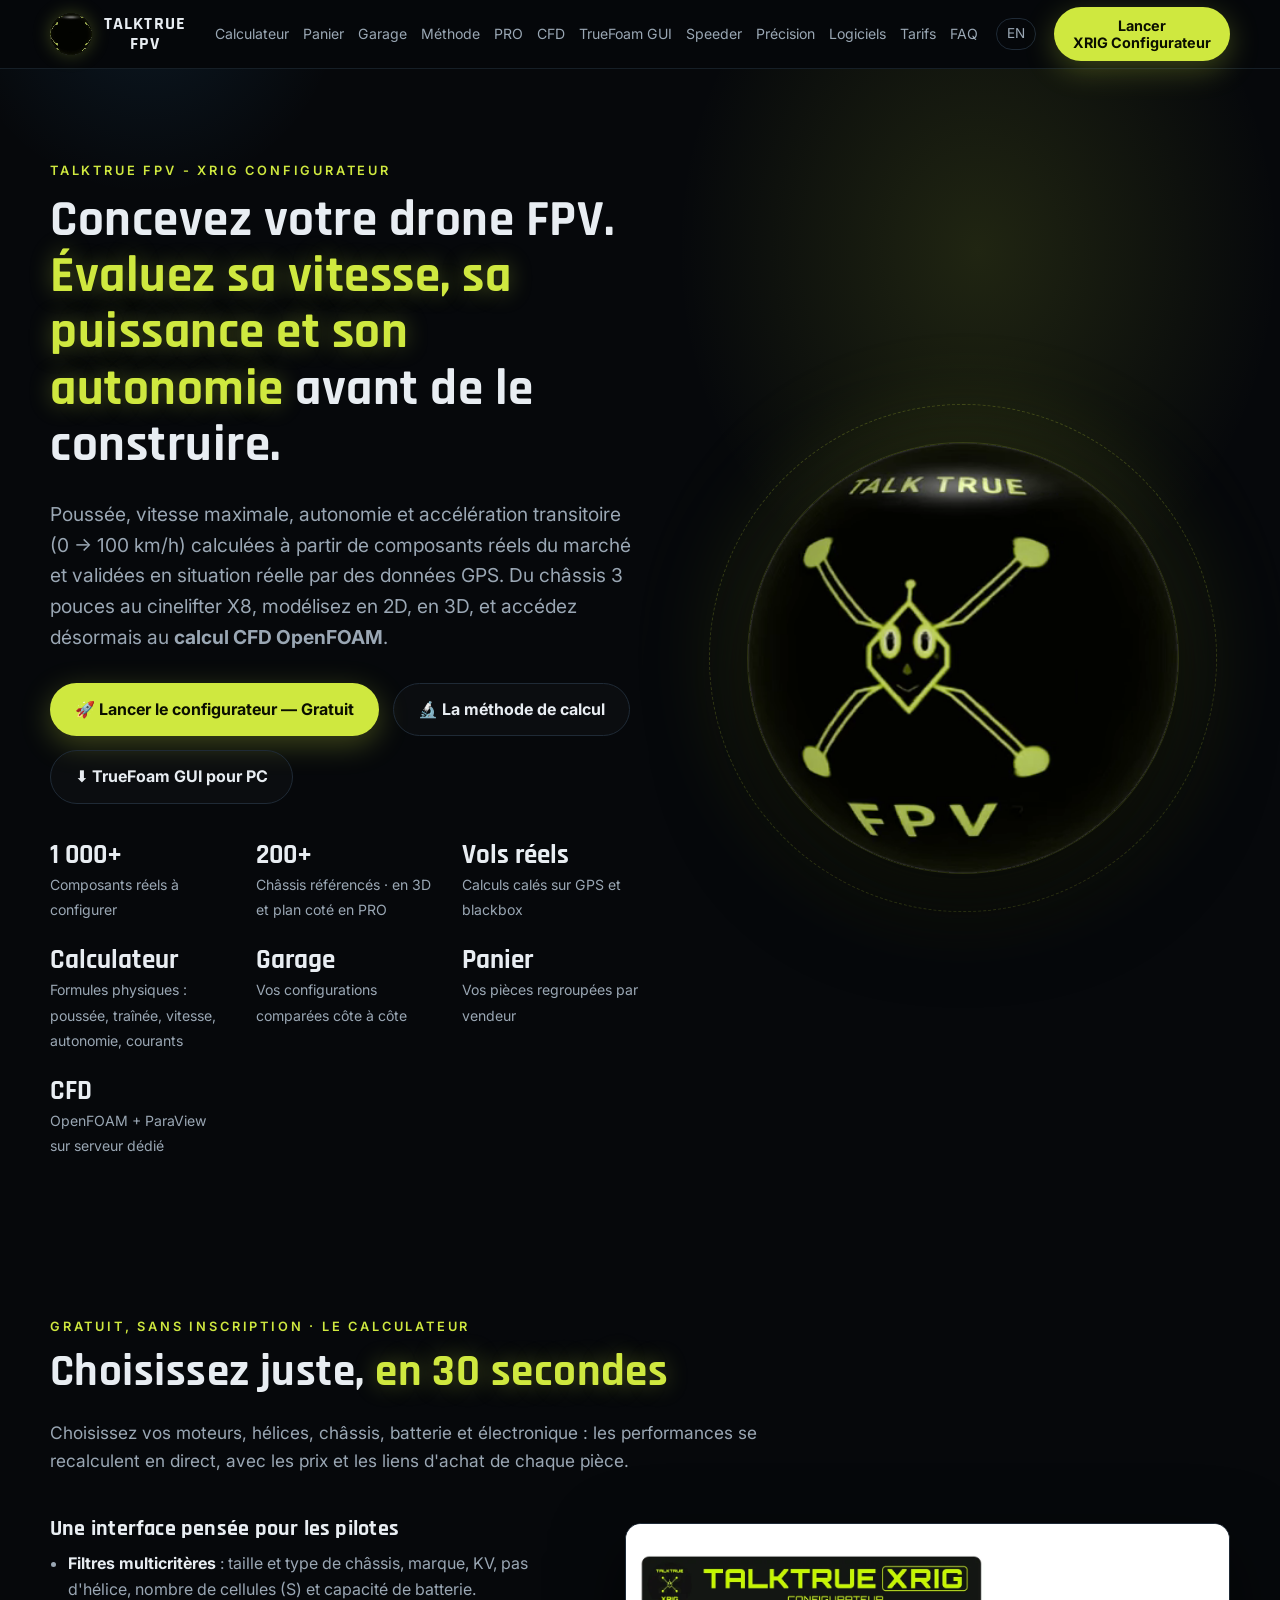
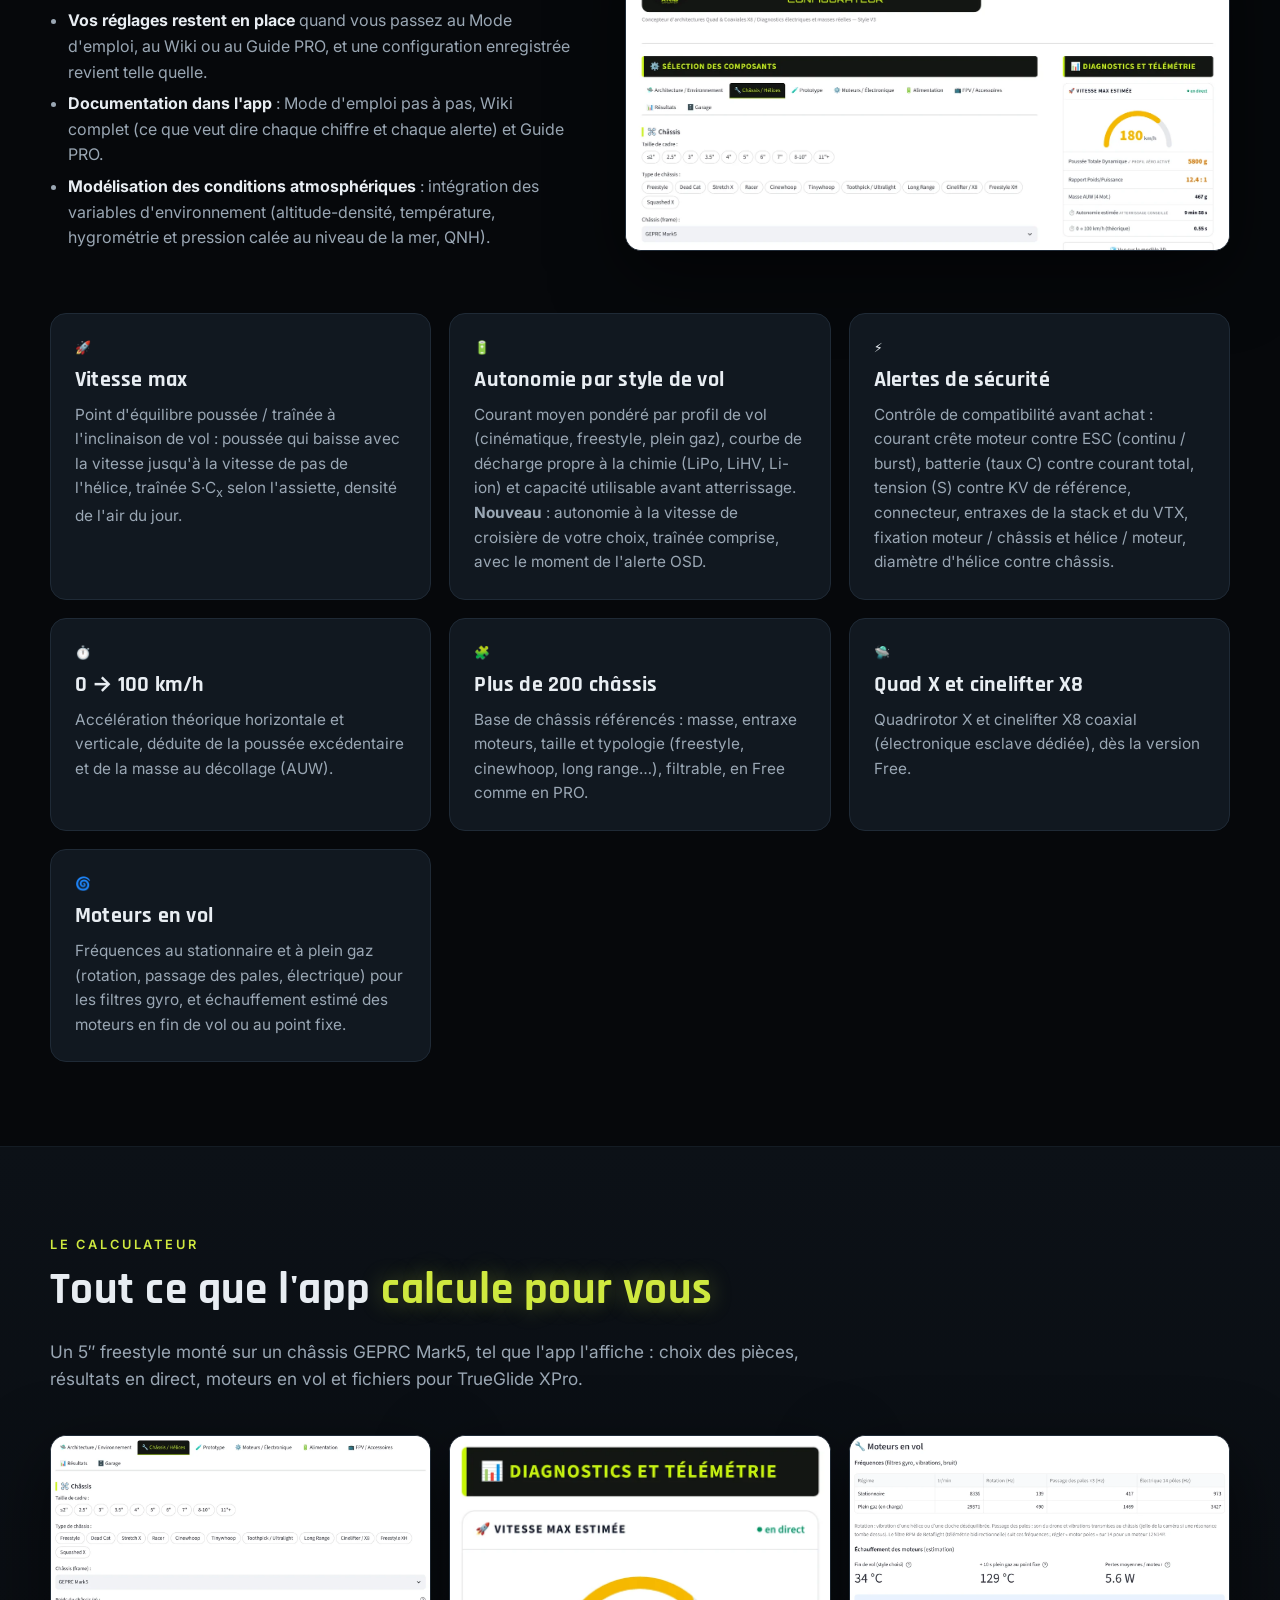
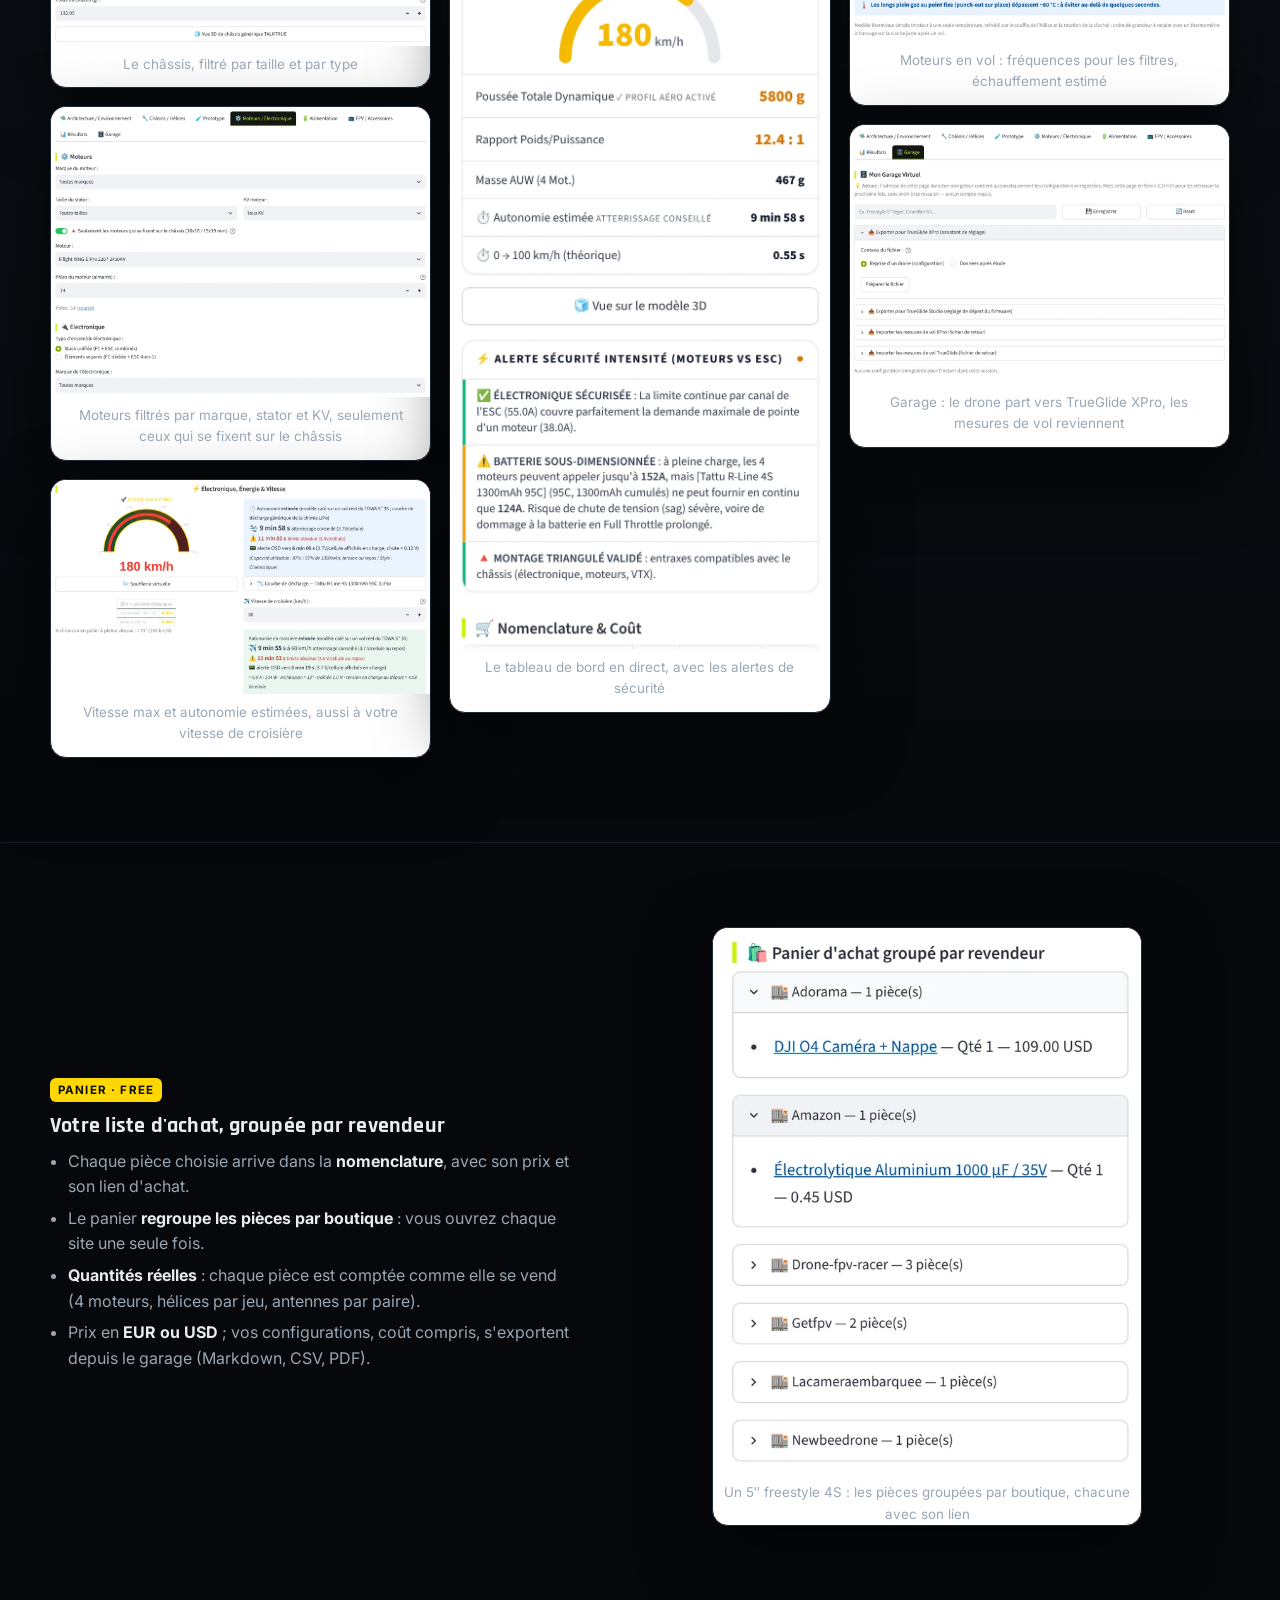
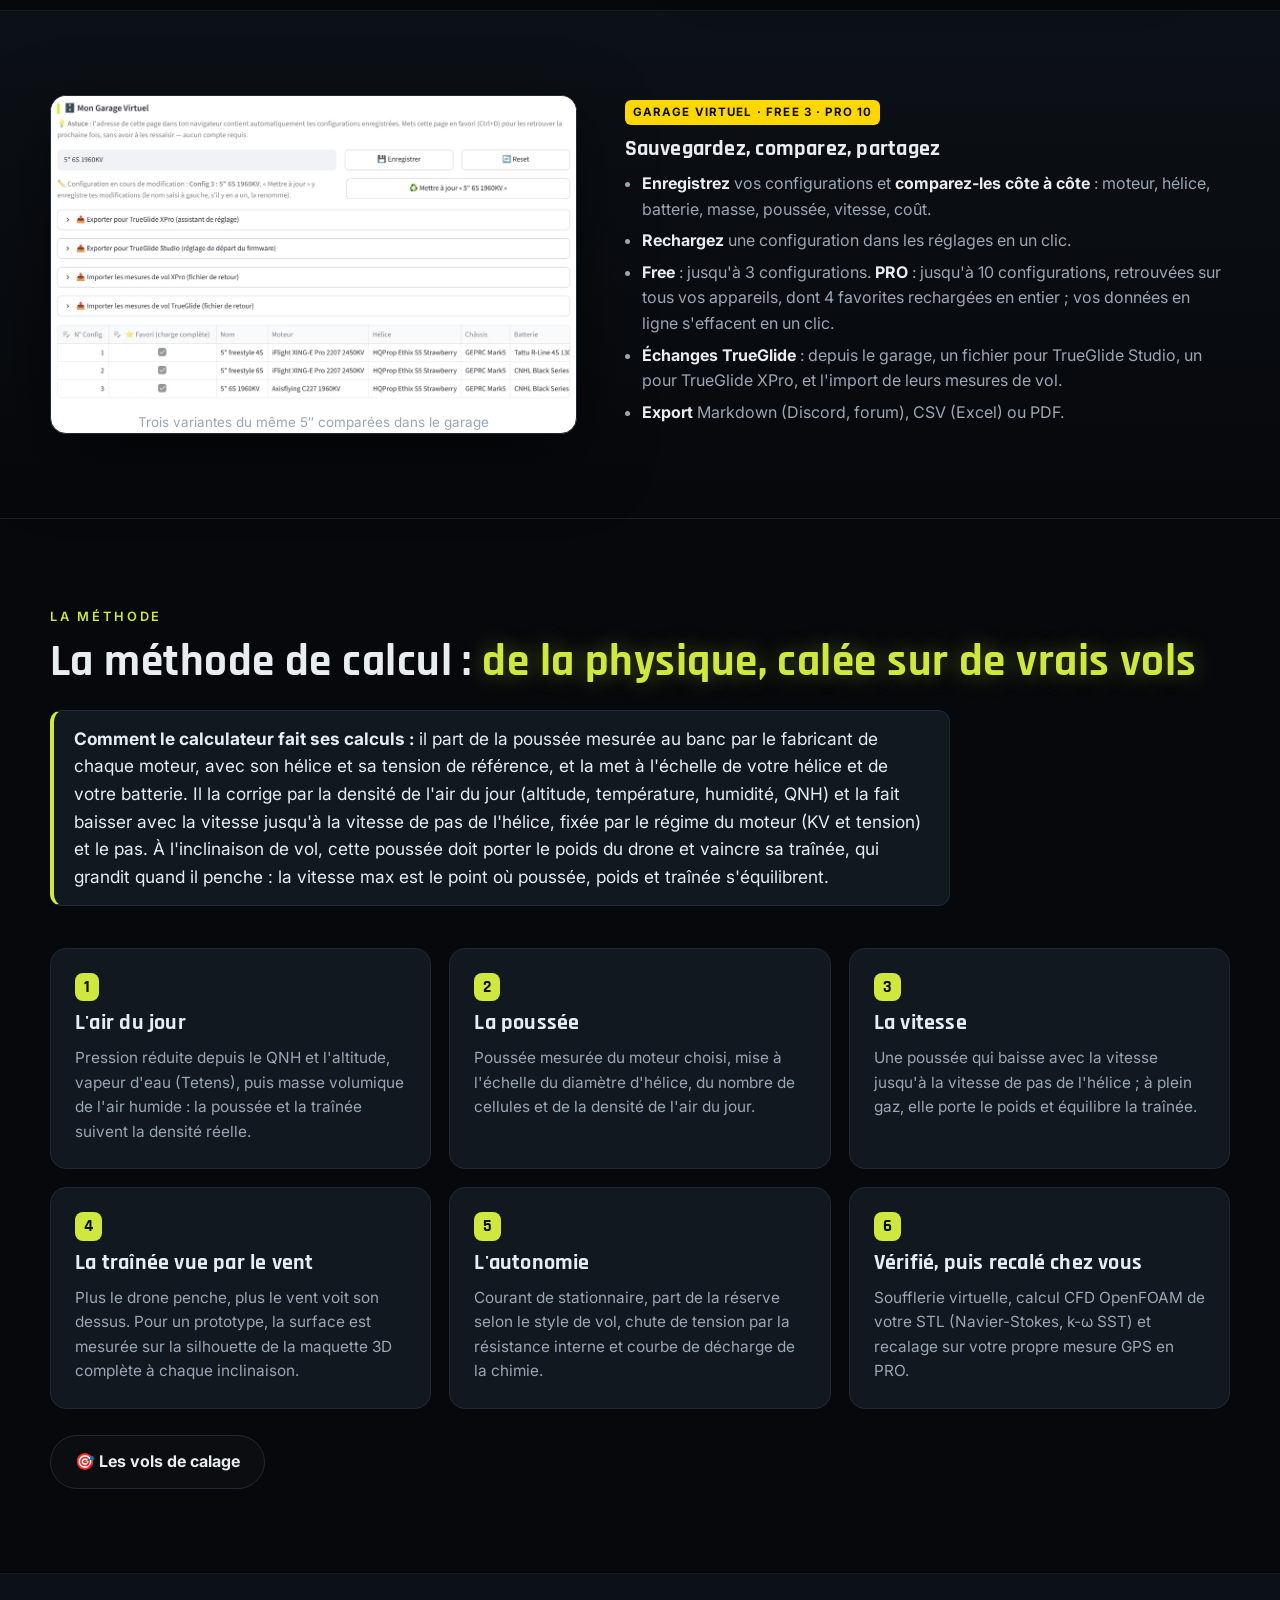
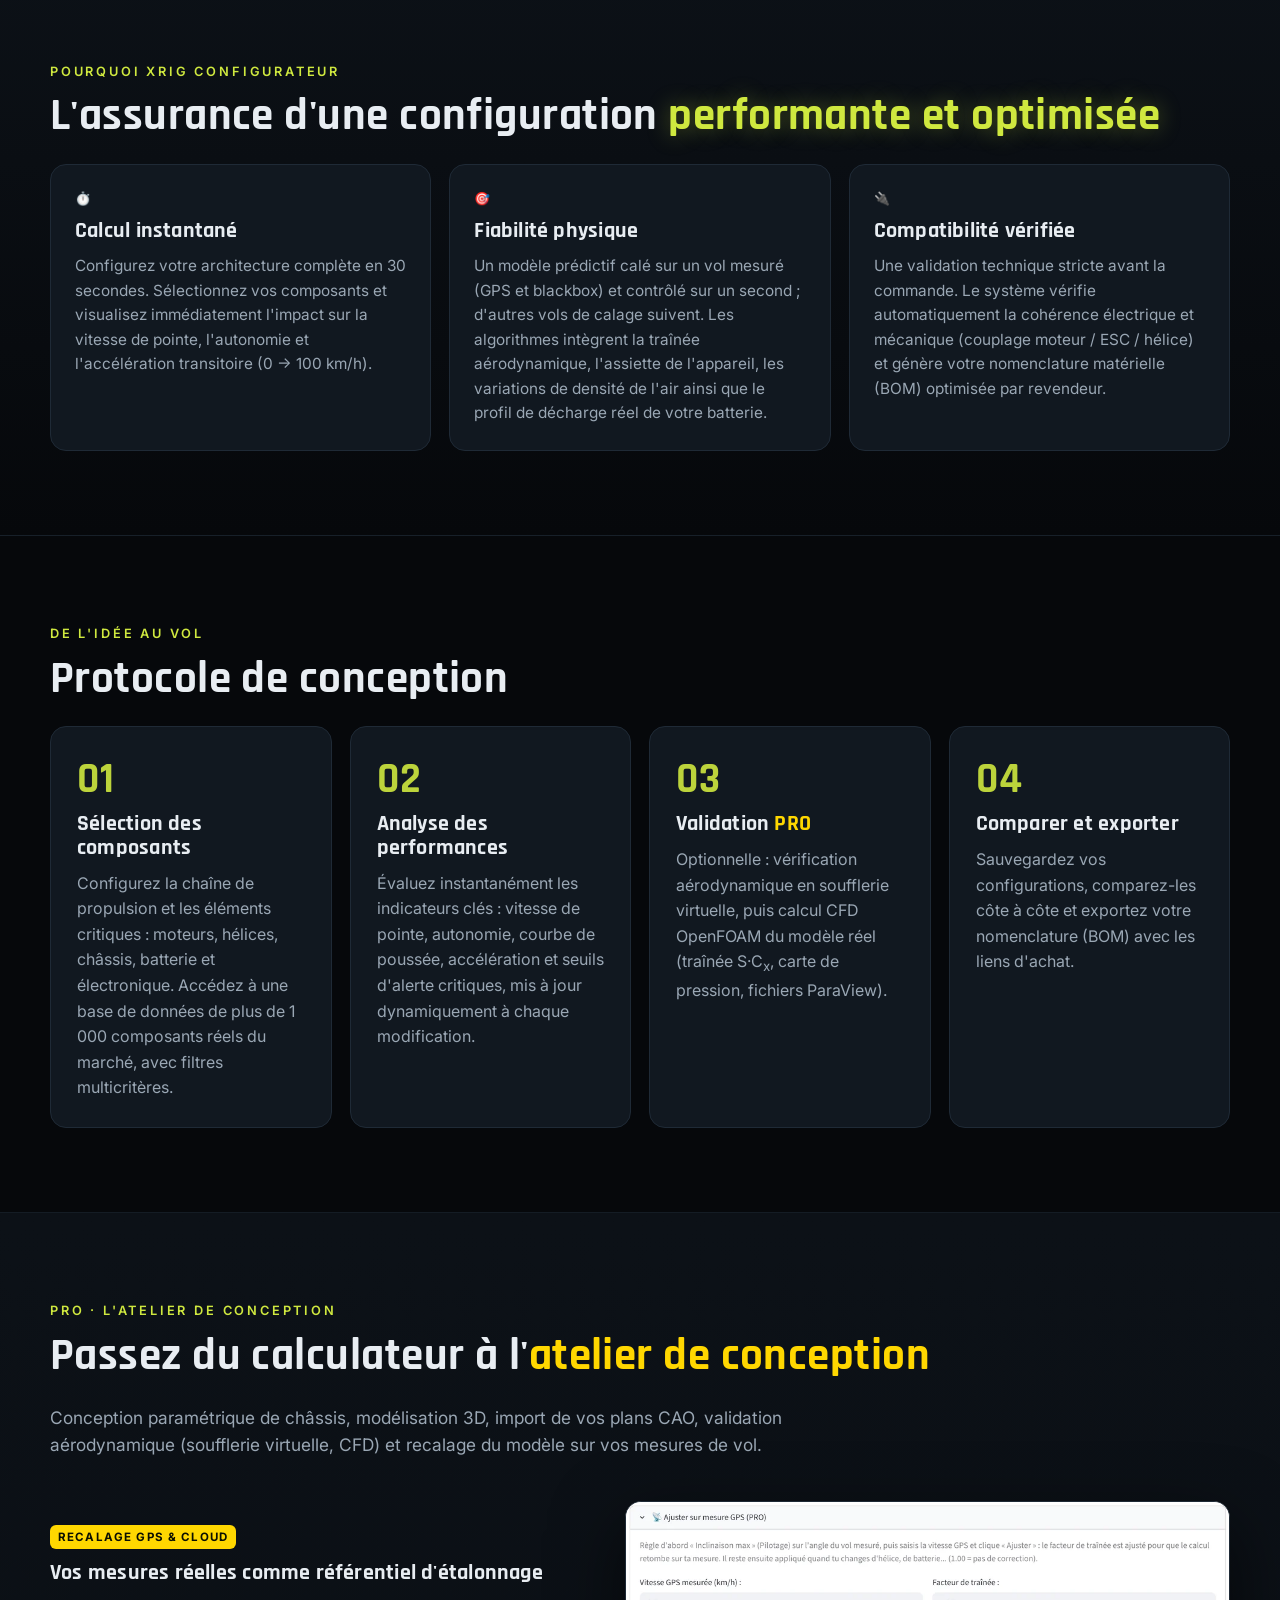
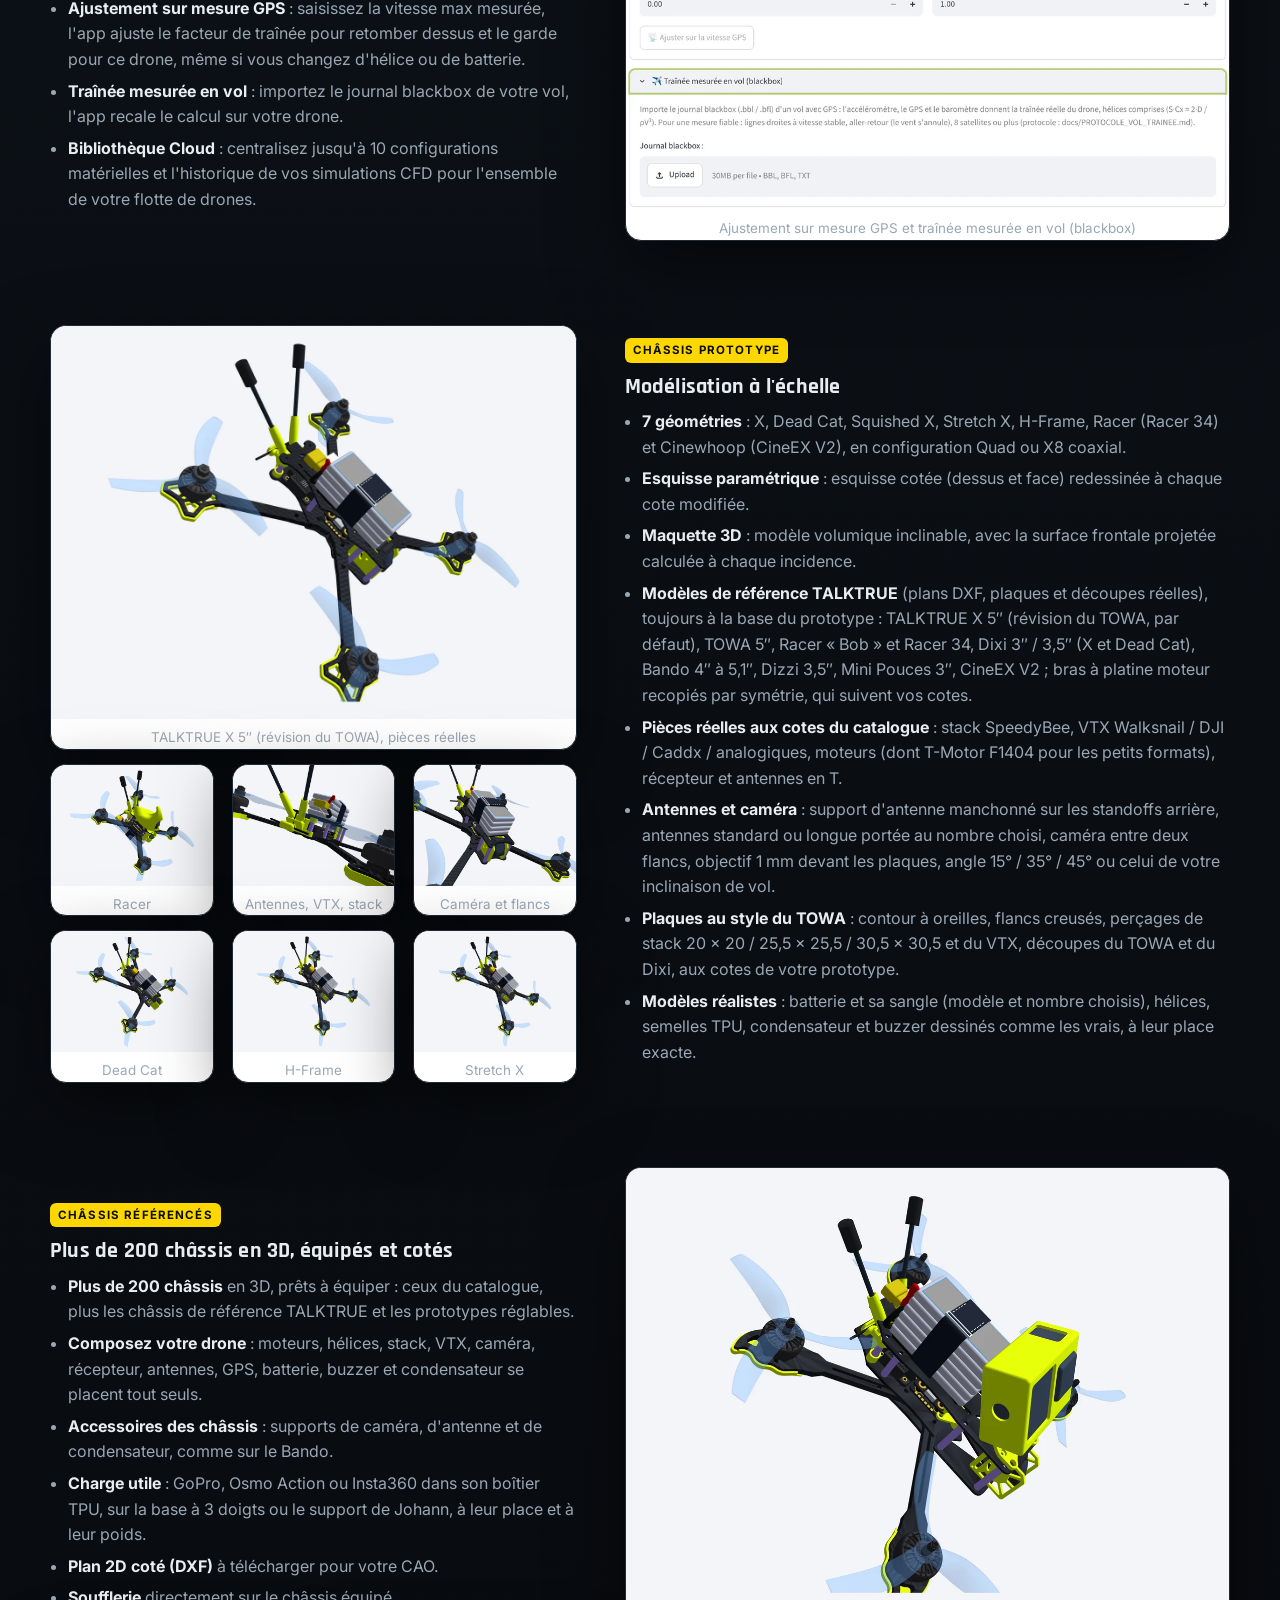
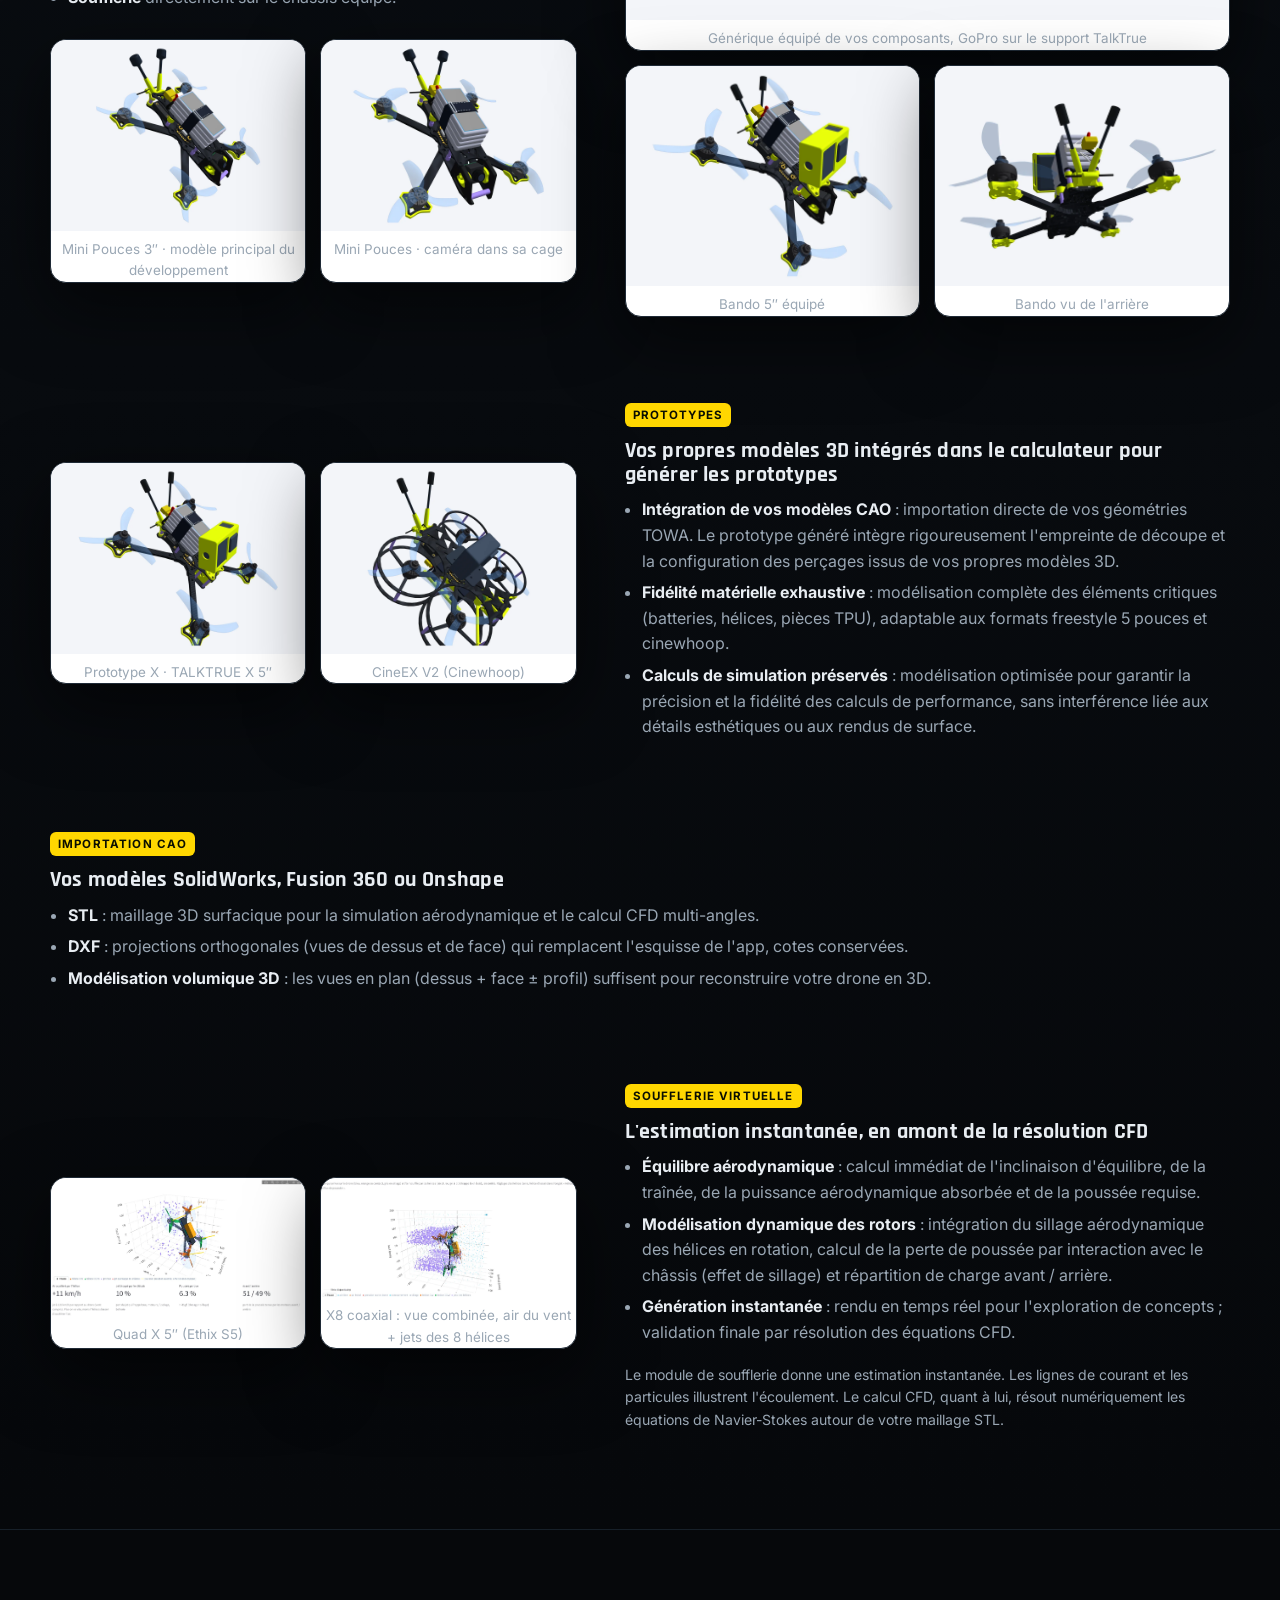
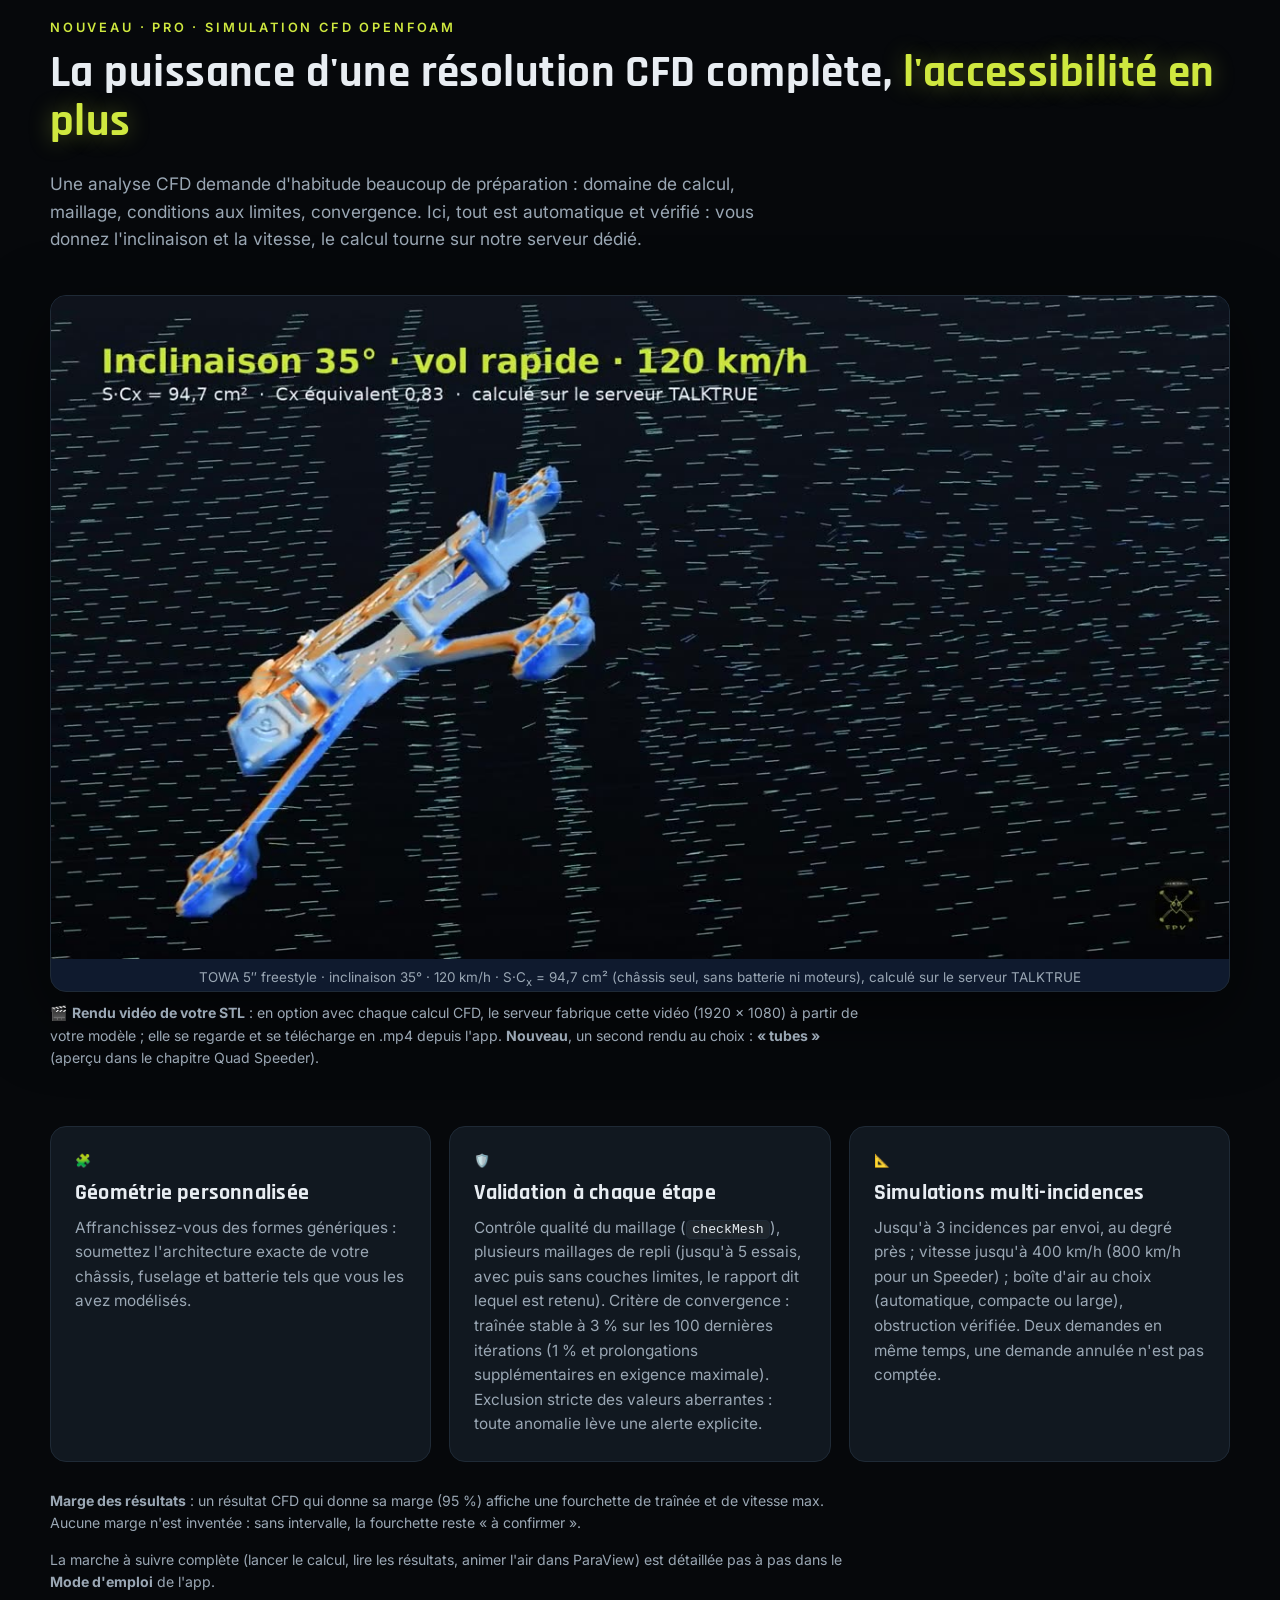
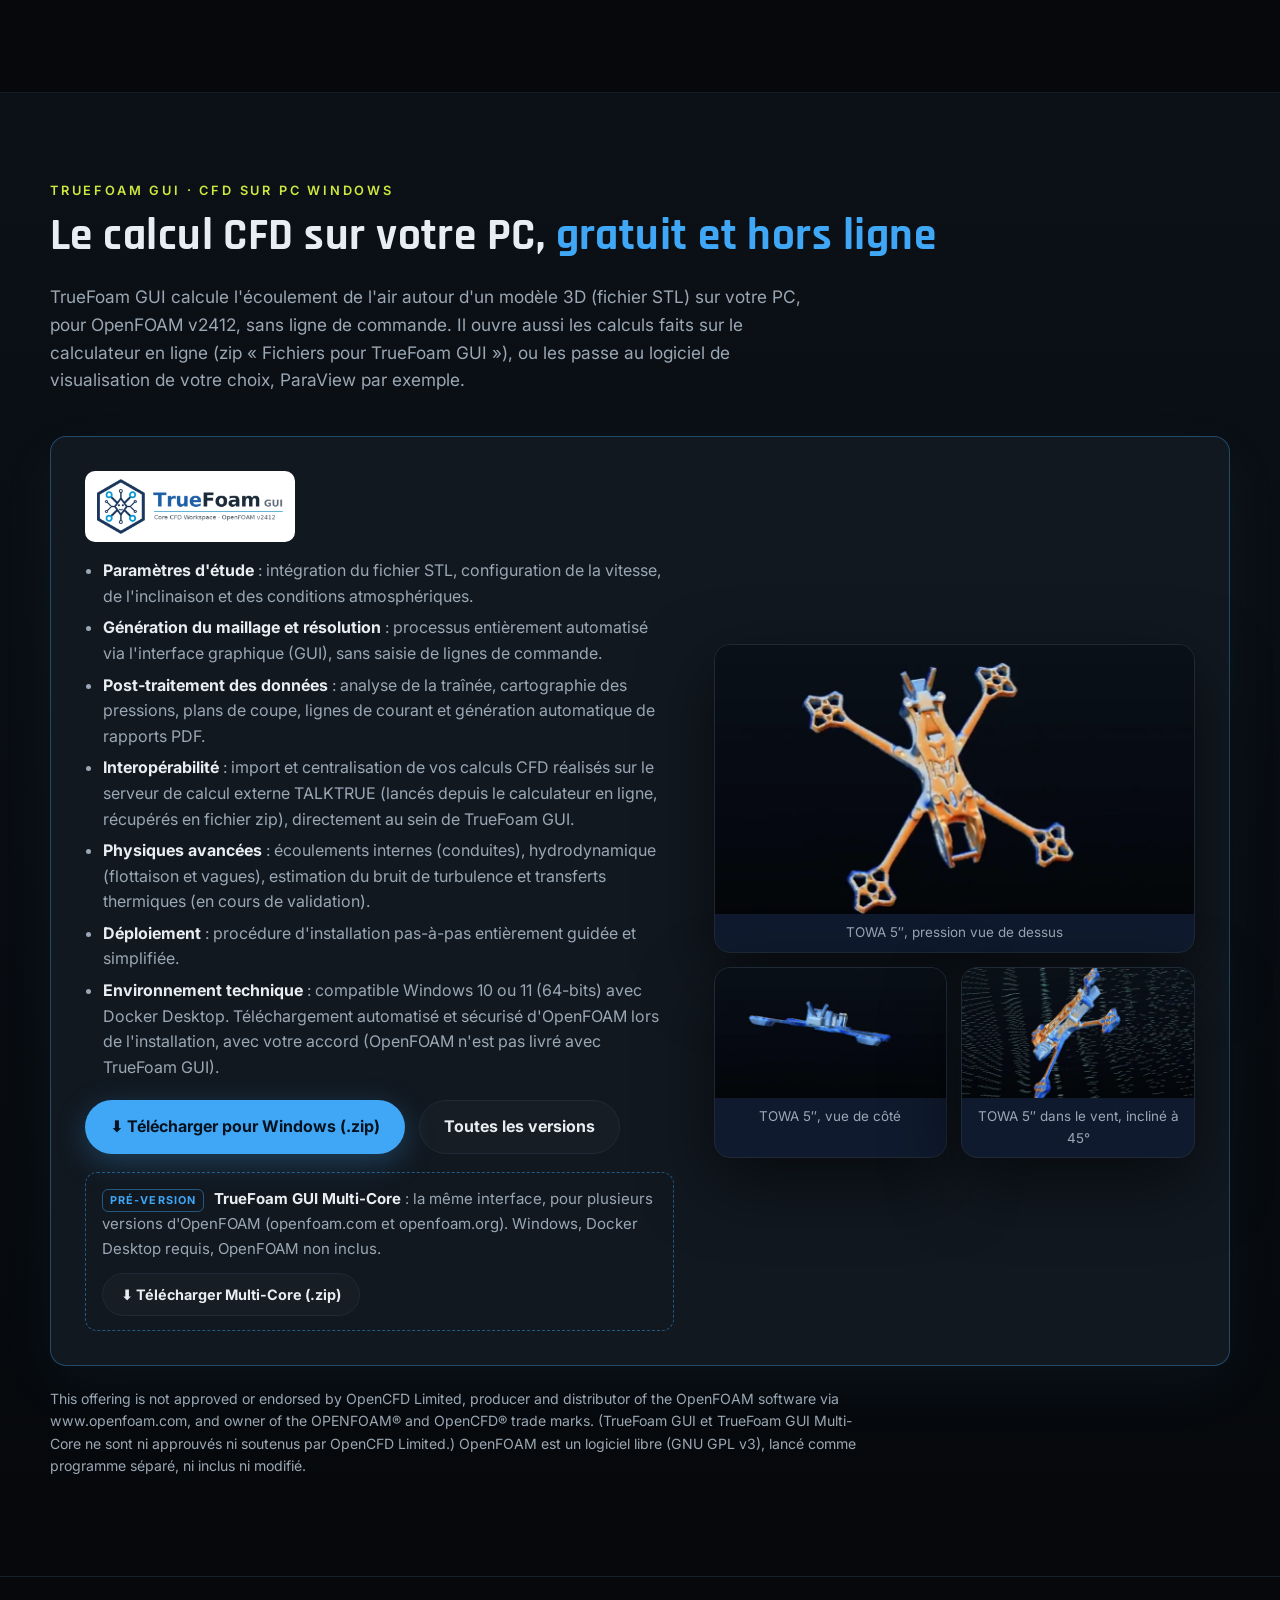
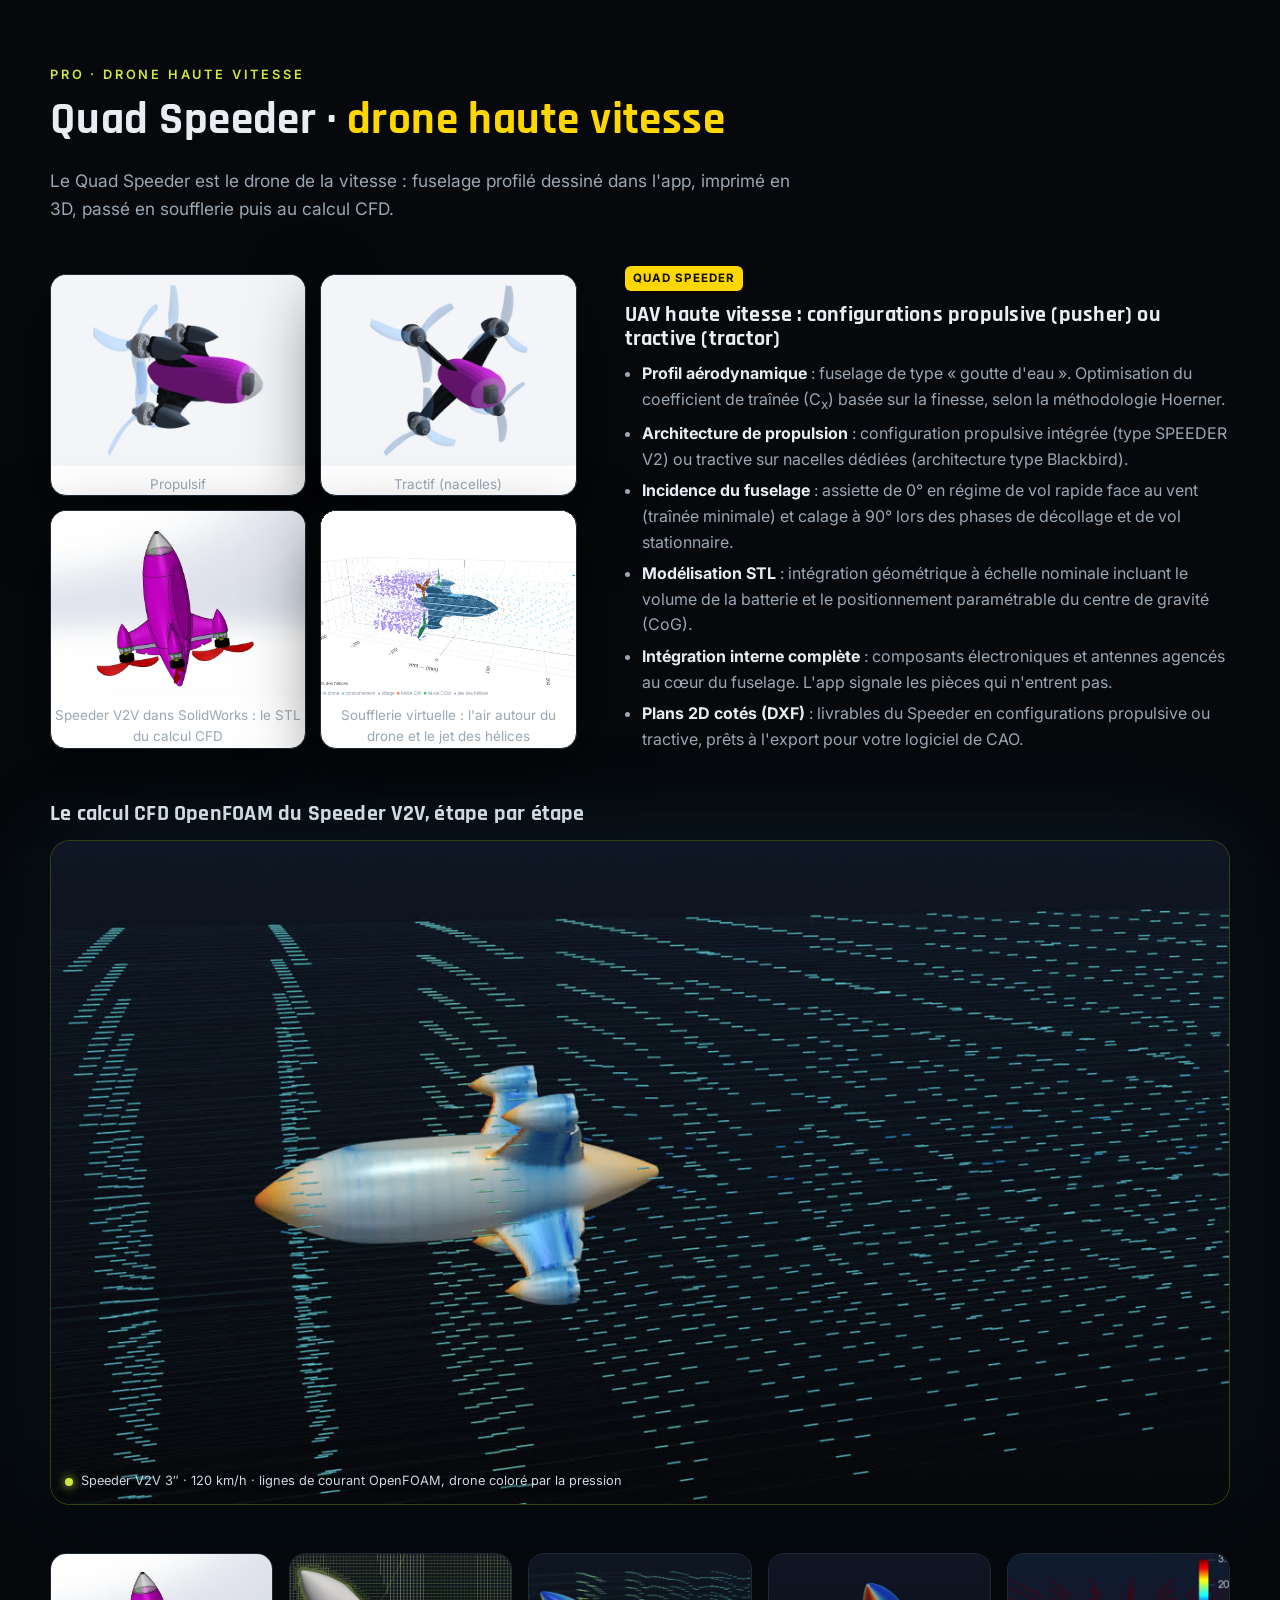
==== commit a16b6f51: "Page d'accueil : modèles réels seulement, Bando et générique avec GoPro sur support TalkTrue, batter" ====
--- a/index.html
+++ b/index.html
@@ -158,7 +158,7 @@
     <div class="cartes">
       <div class="carte"><div class="icone">🚀</div><h3>Vitesse max</h3><p>Point d'équilibre poussée / traînée à l'inclinaison de vol : poussée qui baisse avec la vitesse jusqu'à la vitesse de pas de l'hélice, traînée S·C<sub>x</sub> selon l'assiette, densité de l'air du jour.</p></div>
       <div class="carte"><div class="icone">🔋</div><h3>Autonomie par style de vol</h3><p>Courant moyen pondéré par profil de vol (cinématique, freestyle, plein gaz), courbe de décharge propre à la chimie (LiPo, LiHV, Li-ion) et capacité utilisable avant atterrissage. <b>Nouveau</b> : autonomie à la vitesse de croisière de votre choix, traînée comprise, avec le moment de l'alerte OSD.</p></div>
-      <div class="carte"><div class="icone">⚡</div>\1Contrôle de compatibilité avant achat : courant crête moteur contre ESC (continu / burst), batterie (taux C) contre courant total, tension (S) contre KV de référence, connecteur, entraxes de la stack et du VTX, fixation moteur / châssis et hélice / moteur, diamètre d'hélice contre châssis.\2</div>
+      <div class="carte"><div class="icone">⚡</div><h3>Alertes de sécurité</h3><p>Contrôle de compatibilité avant achat : courant crête moteur contre ESC (continu / burst), batterie (taux C) contre courant total, tension (S) contre KV de référence, connecteur, entraxes de la stack et du VTX, fixation moteur / châssis et hélice / moteur, diamètre d'hélice contre châssis.</p></div>
       <div class="carte"><div class="icone">⏱️</div><h3>0 → 100 km/h</h3><p>Accélération théorique horizontale et verticale, déduite de la poussée excédentaire et de la masse au décollage (AUW).</p></div>
       <div class="carte"><div class="icone">🧩</div><h3>Plus de 200 châssis</h3><p>Base de châssis référencés : masse, entraxe moteurs, taille et typologie (freestyle, cinewhoop, long range…), filtrable, en Free comme en PRO.</p></div>
       <div class="carte"><div class="icone">🛸</div><h3>Quad X et cinelifter X8</h3><p>Quadrirotor X et cinelifter X8 coaxial (électronique esclave dédiée), dès la version Free.</p></div>
@@ -258,7 +258,7 @@
     <h2>L'assurance d'une configuration <span class="neon">performante et optimisée</span></h2>
     <div class="cartes">
       <div class="carte"><div class="icone">⏱️</div><h3>Calcul instantané</h3><p>Configurez votre architecture complète en 30 secondes. Sélectionnez vos composants et visualisez immédiatement l'impact sur la vitesse de pointe, l'autonomie et l'accélération transitoire (0 → 100 km/h).</p></div>
-      <div class="carte"><div class="icone">🎯</div>\1Un modèle prédictif calé sur un vol mesuré (GPS et blackbox) et contrôlé sur un second ; d'autres vols de calage suivent. Les algorithmes intègrent la traînée aérodynamique, l'assiette de l'appareil, les variations de densité de l'air ainsi que le profil de décharge réel de votre batterie.</p></div>
+      <div class="carte"><div class="icone">🎯</div><h3>Fiabilité physique</h3><p>Un modèle prédictif calé sur un vol mesuré (GPS et blackbox) et contrôlé sur un second ; d'autres vols de calage suivent. Les algorithmes intègrent la traînée aérodynamique, l'assiette de l'appareil, les variations de densité de l'air ainsi que le profil de décharge réel de votre batterie.</p></div>
       <div class="carte"><div class="icone">🔌</div><h3>Compatibilité vérifiée</h3><p>Une validation technique stricte avant la commande. Le système vérifie automatiquement la cohérence électrique et mécanique (couplage moteur / ESC / hélice) et génère votre nomenclature matérielle (BOM) optimisée par revendeur.</p></div>
     </div>
   </div>
@@ -303,7 +303,7 @@
           <li><b>7 géométries</b> : X, Dead Cat, Squished X, Stretch X, H-Frame, Racer (Racer 34) et Cinewhoop (CineEX V2), en configuration Quad ou X8 coaxial.</li>
           <li><b>Esquisse paramétrique</b> : esquisse cotée (dessus et face) redessinée à chaque cote modifiée.</li>
           <li><b>Maquette 3D</b> : modèle volumique inclinable, avec la surface frontale projetée calculée à chaque incidence.</li>
-          <li><b>Modèles de référence TALKTRUE</b> (plans DXF, plaques et découpes réelles), toujours à la base du prototype : TALKTRUE X 5″ (révision du TOWA, par défaut), TOWA 5″, Racer « Bob » et Racer 34, Dixi 3″ / 3,5″ (X et Dead Cat), Bando 4″ à 5,1″, Dizzi 3,5″, CineEX V2 ; bras à platine moteur recopiés par symétrie, qui suivent vos cotes.</li>
+          <li><b>Modèles de référence TALKTRUE</b> (plans DXF, plaques et découpes réelles), toujours à la base du prototype : TALKTRUE X 5″ (révision du TOWA, par défaut), TOWA 5″, Racer « Bob » et Racer 34, Dixi 3″ / 3,5″ (X et Dead Cat), Bando 4″ à 5,1″, Dizzi 3,5″, Mini Pouces 3″, CineEX V2 ; bras à platine moteur recopiés par symétrie, qui suivent vos cotes.</li>
           <li><b>Pièces réelles aux cotes du catalogue</b> : stack SpeedyBee, VTX Walksnail / DJI / Caddx / analogiques, moteurs (dont T-Motor F1404 pour les petits formats), récepteur et antennes en T.</li>
           <li><b>Antennes et caméra</b> : support d'antenne manchonné sur les standoffs arrière, antennes standard ou longue portée au nombre choisi, caméra entre deux flancs, objectif 1 mm devant les plaques, angle 15° / 35° / 45° ou celui de votre inclinaison de vol.</li>
           <li><b>Plaques au style du TOWA</b> : contour à oreilles, flancs creusés, perçages de stack 20 × 20 / 25,5 × 25,5 / 30,5 × 30,5 et du VTX, découpes du TOWA et du Dixi, aux cotes de votre prototype.</li>
@@ -317,7 +317,6 @@
           <figure class="visuel"><img src="assets/guide/rendu_details.webp" width="1200" height="900" loading="lazy" alt="Arrière du drone : support d'antenne sur les standoffs, deux antennes DJI O4, VTX et stack"><figcaption>Antennes, VTX, stack</figcaption></figure>
           <figure class="visuel"><img src="assets/guide/rendu_camera.webp" width="1200" height="900" loading="lazy" alt="Caméra FPV entre ses deux flancs de support, objectif 1 mm devant les plaques"><figcaption>Caméra et flancs</figcaption></figure>
         </div>
-        <figure class="visuel sombre"><img src="assets/guide/05_prototype_x.webp" width="838" height="1106" loading="lazy" alt="Géométrie du châssis prototype FPV avec esquisse cotée"><figcaption>Esquisse cotée : TALKTRUE X 5″ (révision du TOWA)</figcaption></figure>
         <div class="trio">
           <figure class="visuel"><img src="assets/guide/proto3d_deadcat.webp" width="1200" height="900" loading="lazy" alt="Prototype Dead Cat généré en 3D, bras et plaques au dessin du TOWA, équipé"><figcaption>Dead Cat</figcaption></figure>
           <figure class="visuel"><img src="assets/guide/proto3d_hframe.webp" width="1200" height="900" loading="lazy" alt="Prototype H-Frame généré en 3D, bras et plaques au dessin du TOWA, équipé"><figcaption>H-Frame</figcaption></figure>
@@ -333,14 +332,18 @@
         <ul>
           <li><b>Plus de 200 châssis</b> en 3D, prêts à équiper : ceux du catalogue, plus les châssis de référence TALKTRUE et les prototypes réglables.</li>
           <li><b>Composez votre drone</b> : moteurs, hélices, stack, VTX, caméra, récepteur, antennes, GPS, batterie, buzzer et condensateur se placent tout seuls.</li>
-          \1\n          <li><b>Charge utile</b> : GoPro, Osmo Action ou Insta360 dans son boîtier TPU, sur la base à 3 doigts ou le support de Johann, à leur place et à leur poids.</li>
+          <li><b>Accessoires des châssis</b> : supports de caméra, d'antenne et de condensateur, comme sur le Bando.</li>
+          <li><b>Charge utile</b> : GoPro, Osmo Action ou Insta360 dans son boîtier TPU, sur la base à 3 doigts ou le support de Johann, à leur place et à leur poids.</li>
           <li><b>Plan 2D coté (DXF)</b> à télécharger pour votre CAO.</li>
           <li><b>Soufflerie</b> directement sur le châssis équipé.</li>
         </ul>
-      </div>
-      <div>
-        <figure class="visuel"><img src="assets/guide/generique_equipe.webp" width="1200" height="900" loading="lazy" alt="Châssis générique référencé, équipé en 3D : électronique entre les plaques, batterie sur sa mousse"><figcaption>Générique équipé de vos composants</figcaption></figure>
-        <figure class="visuel"><img src="assets/guide/generique_plan_cote.webp" width="1592" height="720" loading="lazy" alt="Plan 2D coté DXF d'un châssis générique"><figcaption>Plan 2D coté, prêt pour la CAO</figcaption></figure>
+        <div class="duo" style="margin-top:28px">
+          <figure class="visuel"><img src="assets/guide/mini_pouces.webp" width="1200" height="900" loading="lazy" alt="Mini Pouces 3 pouces de TALKTRUE en 3D, châssis réel équipé"><figcaption>Mini Pouces 3″ · modèle principal du développement</figcaption></figure>
+          <figure class="visuel"><img src="assets/guide/mini_pouces_avant.webp" width="1200" height="900" loading="lazy" alt="Avant du Mini Pouces : caméra dans sa cage"><figcaption>Mini Pouces · caméra dans sa cage</figcaption></figure>
+        </div>
+      </div>
+      <div>
+        <figure class="visuel"><img src="assets/guide/generique_equipe.webp" width="1200" height="900" loading="lazy" alt="Châssis générique du catalogue (Apex DC5 5 pouces) équipé en 3D : GoPro sur le support GoPro TalkTrue, électronique entre les plaques, batterie 6S tenue par sa sangle"><figcaption>Générique équipé de vos composants, GoPro sur le support TalkTrue</figcaption></figure>
         <div class="duo" style="margin-top:14px">
           <figure class="visuel"><img src="assets/nouveautes/bando_accessoires.webp" width="1200" height="900" loading="lazy" alt="Bando 5 pouces équipé en 3D, châssis gris : GoPro sur son support, caméra DJI O4 dans ses supports, VTX, antennes et batterie LiPo 6S tenue par sa sangle"><figcaption>Bando 5″ équipé</figcaption></figure>
           <figure class="visuel"><img src="assets/nouveautes/buzzer_condensateur.webp" width="1200" height="900" loading="lazy" alt="Bando 5 pouces vu de l'arrière, châssis gris : GoPro, support d'antenne, électronique et batterie LiPo tenue par sa sangle"><figcaption>Bando vu de l'arrière</figcaption></figure>
@@ -364,7 +367,7 @@
       </div>
     </div>
 
-    <div class="fonction">
+    <div class="fonction" style="grid-template-columns:1fr">
       <div>
         <span class="badge">Importation CAO</span>
         <h3>Vos modèles SolidWorks, Fusion 360 ou Onshape</h3>
@@ -374,15 +377,8 @@
           <li><b>Modélisation volumique 3D</b> : les vues en plan (dessus + face ± profil) suffisent pour reconstruire votre drone en 3D.</li>
         </ul>
       </div>
-      <figure class="visuel"><img src="assets/dxf/stl_towa.webp" width="1000" height="535" loading="lazy" alt="Import du STL d'un TOWA 5 pouces : contrôle de l'orientation sur 3 vues"><figcaption>Votre STL : orientation contrôlée sur 3 vues</figcaption></figure>
-    </div>
-
-    <h3 class="titre-etapes" style="margin-top:0">Des plans DXF au modèle 3D, en 3 étapes</h3>
-    <div class="etapes-dxf">
-      <figure class="visuel"><img src="assets/dxf/1_plans.webp" width="623" height="575" loading="lazy" alt="Tableau des plans DXF chargés : vue de dessus, vue de face, volume 3D"><figcaption>1 · Vos plans DXF</figcaption></figure>
-      <figure class="visuel sombre"><img src="assets/dxf/2_esquisse_towa.webp" width="508" height="670" loading="lazy" alt="Esquisse cotée remplacée par les plans DXF de dessus et de face d'un TOWA 5 pouces"><figcaption>2 · Ils remplacent l'esquisse, mêmes cotes</figcaption></figure>
-      <figure class="visuel"><img src="assets/dxf/3_volume.webp" width="890" height="482" loading="lazy" alt="Volume 3D d'un drone FPV reconstruit à partir de ses plans DXF"><figcaption>3 · Le volume 3D reconstruit</figcaption></figure>
-    </div>
+    </div>
+
 
     <div class="fonction inverse">
       <div>
@@ -418,8 +414,8 @@
     <p class="note" style="margin:0">🎬 <b>Rendu vidéo de votre STL</b> : en option avec chaque calcul CFD, le serveur fabrique cette vidéo (1920 × 1080) à partir de votre modèle ; elle se regarde et se télécharge en .mp4 depuis l'app. <b>Nouveau</b>, un second rendu au choix : <b>« tubes »</b> (aperçu dans le chapitre Quad Speeder).</p>
     <div class="cartes" style="margin-top:56px">
       <div class="carte"><div class="icone">🧩</div><h3>Géométrie personnalisée</h3><p>Affranchissez-vous des formes génériques : soumettez l'architecture exacte de votre châssis, fuselage et batterie tels que vous les avez modélisés.</p></div>
-      <div class="carte"><div class="icone">🛡️</div>\1Contrôle qualité du maillage (<code>checkMesh</code>), plusieurs maillages de repli (jusqu'à 5 essais, avec puis sans couches limites, le rapport dit lequel est retenu). Critère de convergence : traînée stable à 3 % sur les 100 dernières itérations (1 % et prolongations supplémentaires en exigence maximale). Exclusion stricte des valeurs aberrantes : toute anomalie lève une alerte explicite.\2</div>
-      <div class="carte"><div class="icone">📐</div>\1Jusqu'à 3 incidences par envoi, au degré près ; vitesse jusqu'à 400 km/h (800 km/h pour un Speeder) ; boîte d'air au choix (automatique, compacte ou large), obstruction vérifiée. Deux demandes en même temps, une demande annulée n'est pas comptée.\2</div>
+      <div class="carte"><div class="icone">🛡️</div><h3>Validation à chaque étape</h3><p>Contrôle qualité du maillage (<code>checkMesh</code>), plusieurs maillages de repli (jusqu'à 5 essais, avec puis sans couches limites, le rapport dit lequel est retenu). Critère de convergence : traînée stable à 3 % sur les 100 dernières itérations (1 % et prolongations supplémentaires en exigence maximale). Exclusion stricte des valeurs aberrantes : toute anomalie lève une alerte explicite.</p></div>
+      <div class="carte"><div class="icone">📐</div><h3>Simulations multi-incidences</h3><p>Jusqu'à 3 incidences par envoi, au degré près ; vitesse jusqu'à 400 km/h (800 km/h pour un Speeder) ; boîte d'air au choix (automatique, compacte ou large), obstruction vérifiée. Deux demandes en même temps, une demande annulée n'est pas comptée.</p></div>
     </div>
     <p class="note" style="margin-top:28px"><b>Marge des résultats</b> : un résultat CFD qui donne sa marge (95 %) affiche une fourchette de traînée et de vitesse max. Aucune marge n'est inventée : sans intervalle, la fourchette reste « à confirmer ».</p>
     <p class="note" style="margin-top:12px">La marche à suivre complète (lancer le calcul, lire les résultats, animer l'air dans ParaView) est détaillée pas à pas dans le <b>Mode d'emploi</b> de l'app.</p>
@@ -512,7 +508,7 @@
     </figure>
     <ol class="sequence">
       <li>
-        <figure class="visuel"><img src="assets/dxf/stl_v2v.webp" width="1000" height="555" loading="lazy" alt="Import du STL d'un Speeder FPV : contrôle de l'orientation sur trois vues"></figure>
+        <figure class="visuel"><img src="assets/constructions/v2v_solidworks.webp" width="780" height="570" loading="lazy" alt="Modèle SolidWorks du Speeder V2V, exporté en STL pour le calcul CFD"></figure>
         <div><b>1 · Exportation STL</b><p>Exporté depuis SolidWorks, Fusion 360 ou Onshape. Orientation géométrique contrôlée sur 3 vues orthogonales (comme dans un slicer).</p></div>
       </li>
       <li>
@@ -776,7 +772,7 @@
     <details><summary>Qu'est-ce que le calcul CFD ?</summary><p>Un vrai calcul d'écoulement de l'air autour de votre drone, fait avec <b>OpenFOAM</b> (le logiciel CFD libre utilisé dans l'industrie) à partir de votre fichier STL. Vous obtenez la traînée calculée (S·Cx), le Cx équivalent, la portance, une carte de pression 3D et un paquet de fichiers pour ParaView.</p></details>
     <details><summary>Faut-il savoir utiliser OpenFOAM ?</summary><p>Non. Vous chargez votre STL, vous choisissez l'inclinaison et la vitesse, et le serveur de calcul fait tout : réparation du STL, domaine, maillage snappyHexMesh, calcul k-ω SST jusqu'à convergence, contrôles. Rien à installer sur votre ordinateur.</p></details>
     <details><summary>Combien de temps dure un calcul ?</summary><p>Quelques dizaines de minutes par inclinaison, selon la taille du modèle et la file d'attente. Vous pouvez fermer l'app : le calcul continue, le résultat vous attend dans Prototype › Calcul CFD (rubrique « Mes calculs CFD »), et si vous laissez une adresse, un e-mail vous prévient quand les résultats sont prêts.</p></details>
-    <details><summary>Comment voir les résultats dans ParaView ?</summary><p>Chaque calcul fournit un zip pour \1 (gratuit) : surface du drone, lignes de courant et une macro qui fait défiler l'air. Il fournit aussi un zip pour TrueFoam GUI, un dossier d'étude (CSV des S·Cx, forces, paramètres), la vidéo en .mp4 et un bouton « Appliquer ces résultats au calculateur », qui remplace la traînée estimée par celle du CFD. Le pas à pas illustré est dans le Mode d'emploi de l'app.</p></details>
+    <details><summary>Comment voir les résultats dans ParaView ?</summary><p>Chaque calcul fournit un zip pour <a href="https://www.paraview.org/download/" rel="noopener">ParaView</a> (gratuit) : surface du drone, lignes de courant et une macro qui fait défiler l'air. Il fournit aussi un zip pour TrueFoam GUI, un dossier d'étude (CSV des S·Cx, forces, paramètres), la vidéo en .mp4 et un bouton « Appliquer ces résultats au calculateur », qui remplace la traînée estimée par celle du CFD. Le pas à pas illustré est dans le Mode d'emploi de l'app.</p></details>
     <details><summary>Le CFD est-il exact ?</summary><p>C'est un calcul stationnaire (RANS) sans les hélices ni leur souffle, avec des lois de paroi : comptez ±15 à 25 %. Il est idéal pour <b>comparer des formes</b> et voir d'où vient la traînée. La vitesse réelle se confirme par un vol GPS, sur lequel vous pouvez recaler le configurateur.</p></details>
     <details><summary>Et la soufflerie virtuelle ?</summary><p>C'est l'estimation instantanée, avec l'écoulement et le jet des hélices illustrés. Utilisez-la pour explorer, puis le calcul CFD pour trancher.</p></details>
     <details><summary>Quelle différence avec eCalc ?</summary><p>eCalc est une référence pour le calcul pur. TALKTRUE FPV - XRIG Configurateur est une plateforme de conception : calcul CFD de votre propre modèle, composants réels avec prix et liens d'achat, garage de configurations, esquisses cotées, maquettes 3D et import de vos plans de CAO.</p></details>
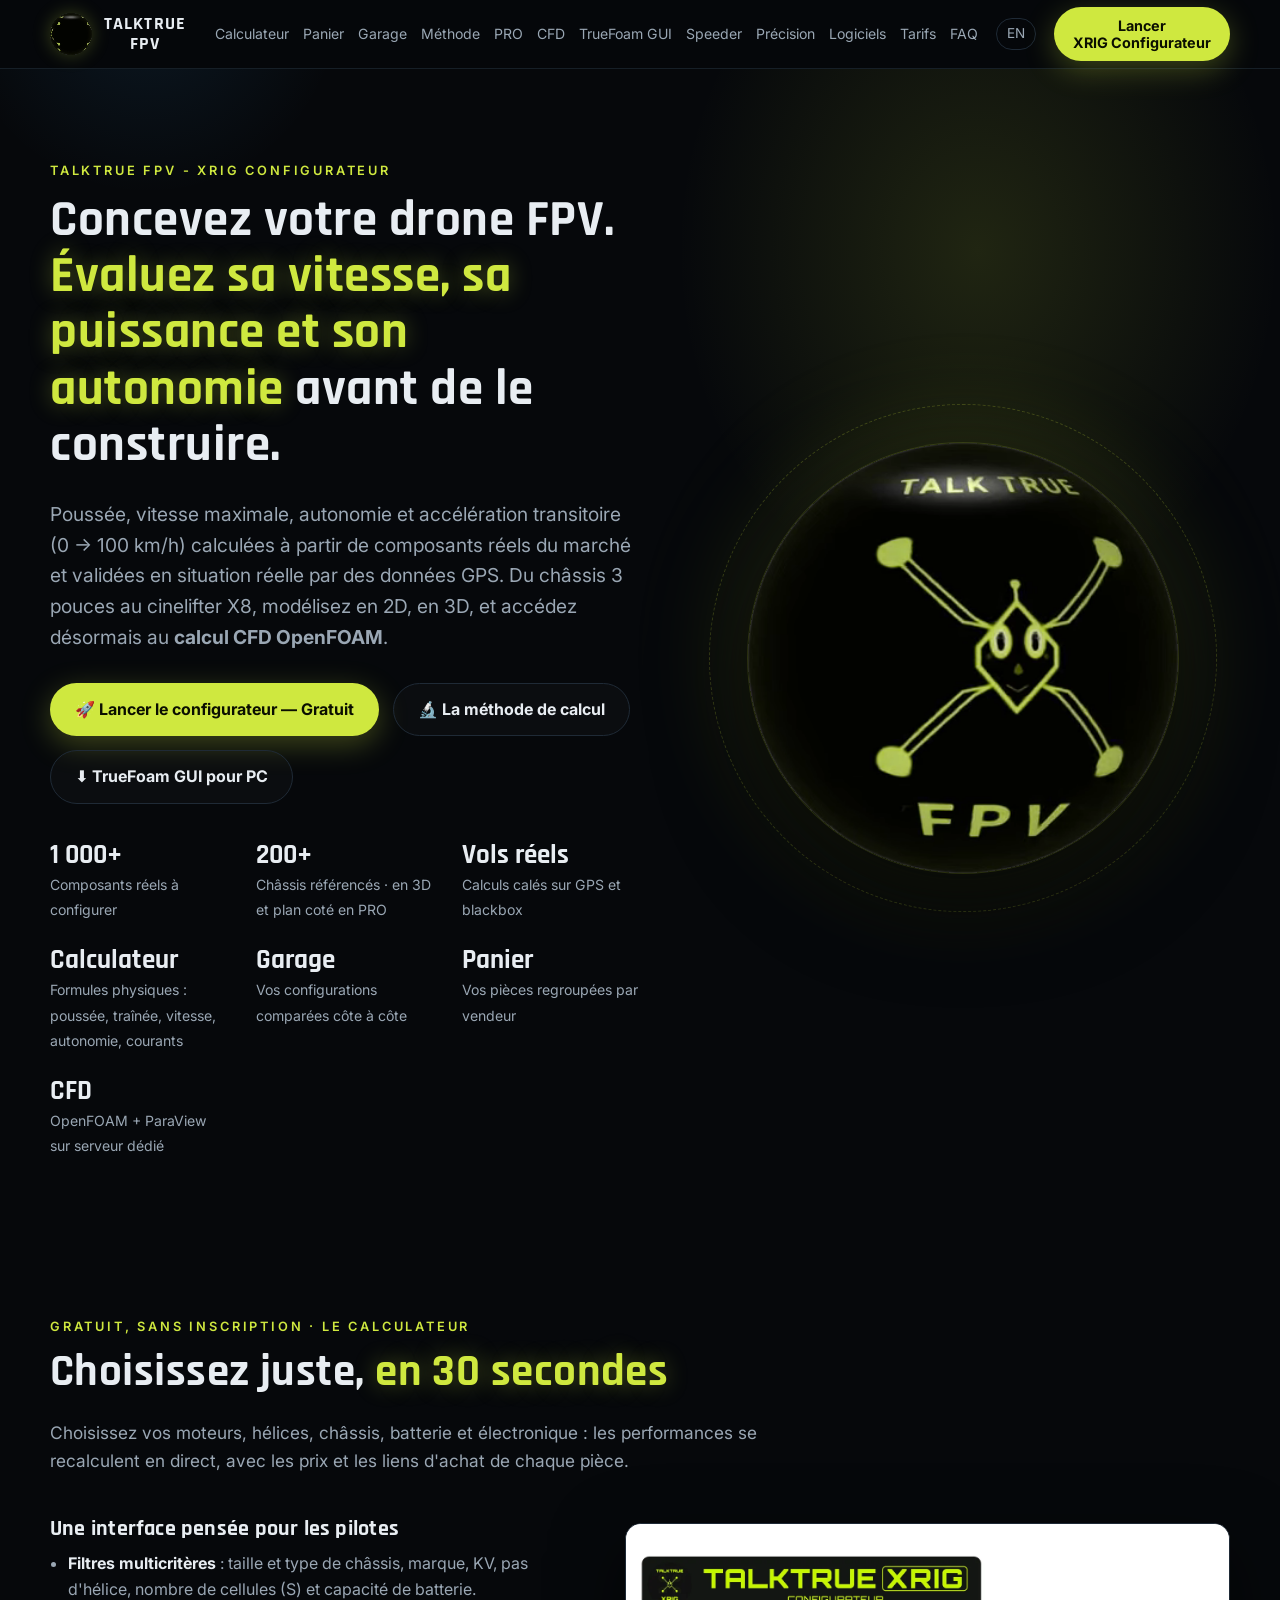
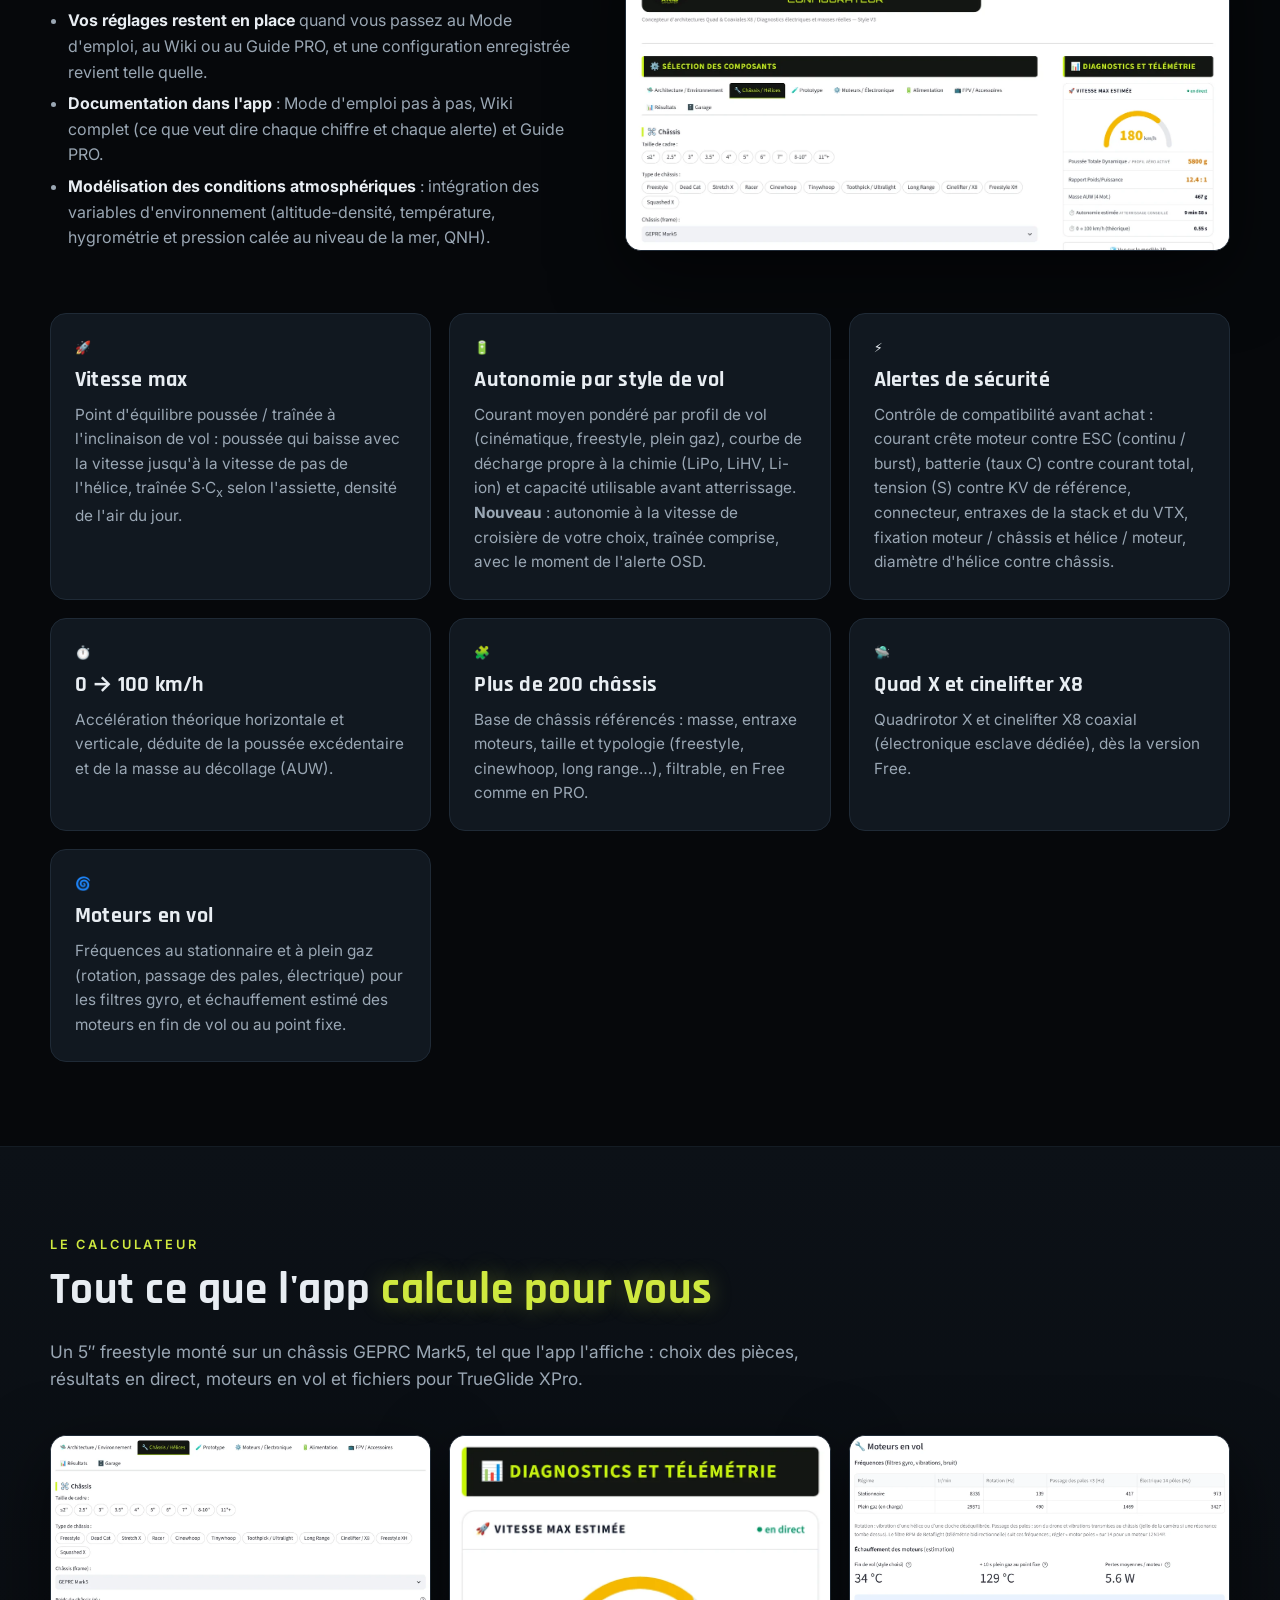
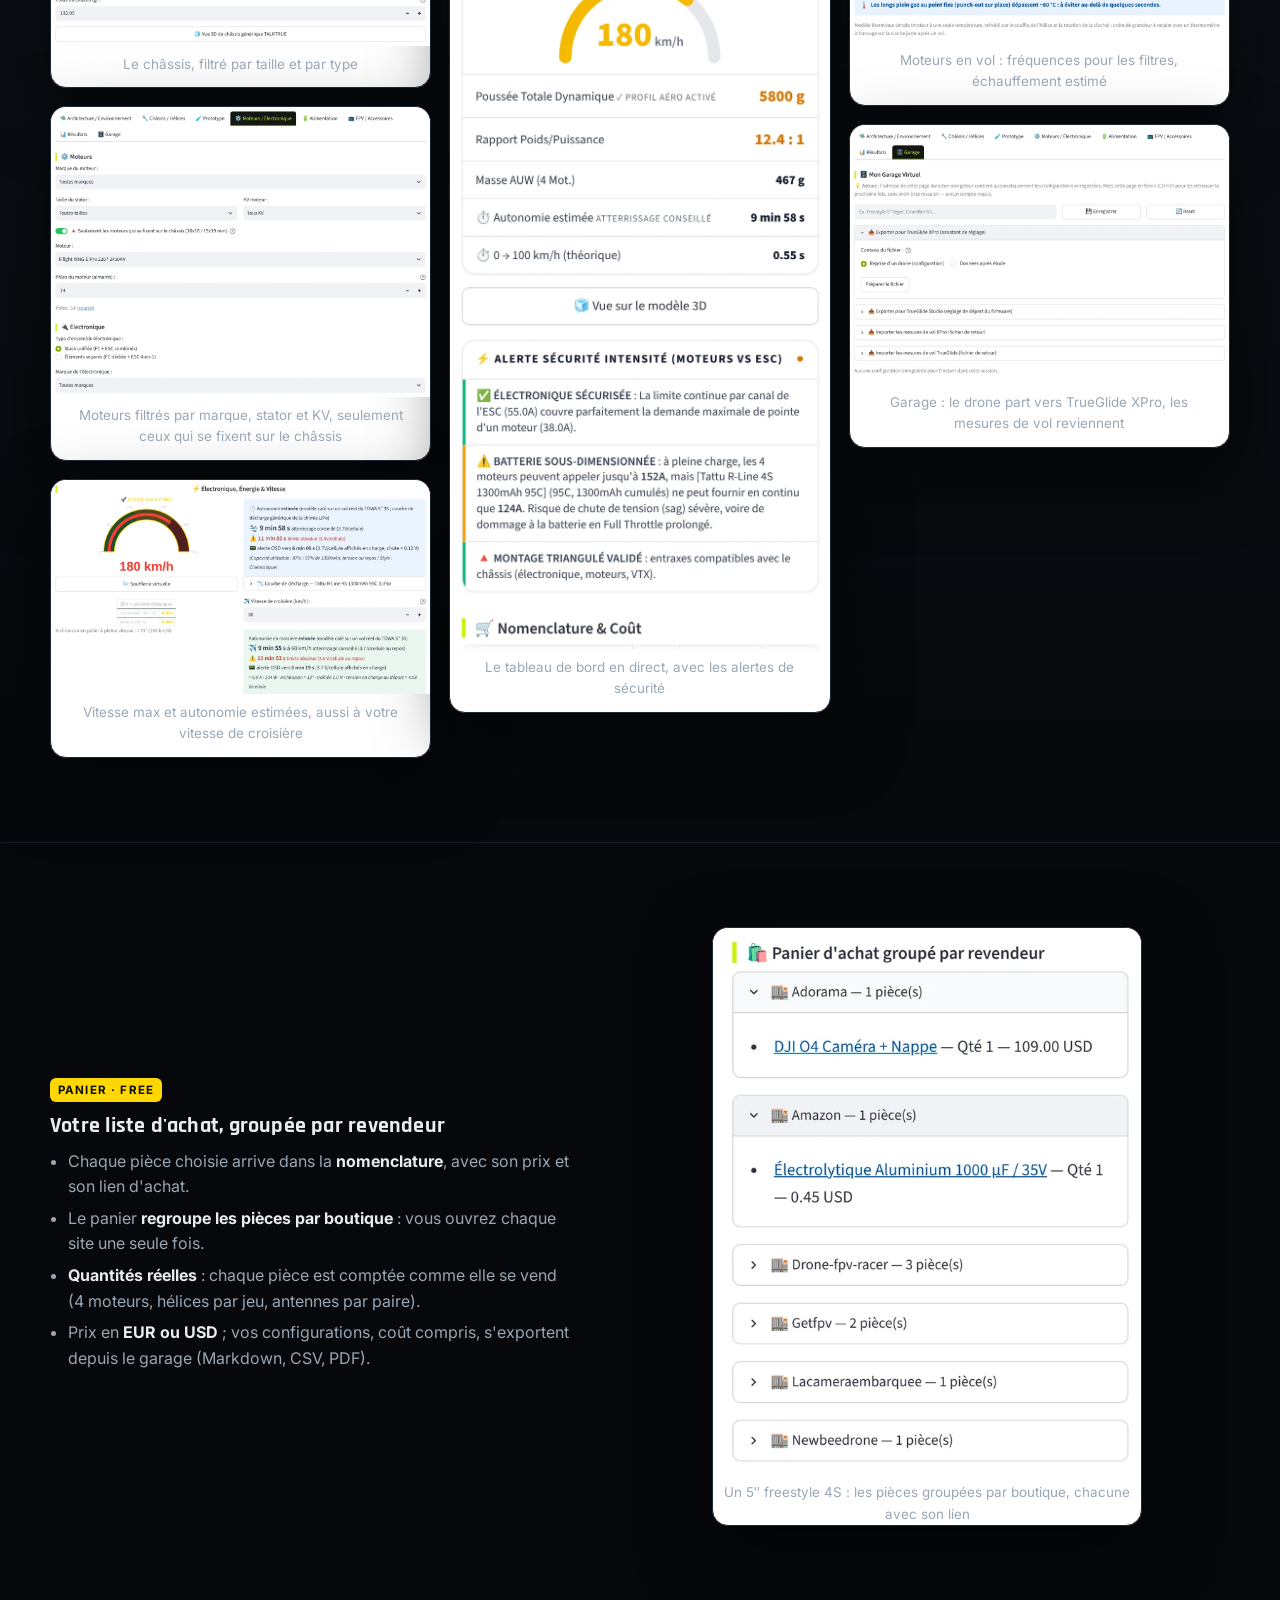
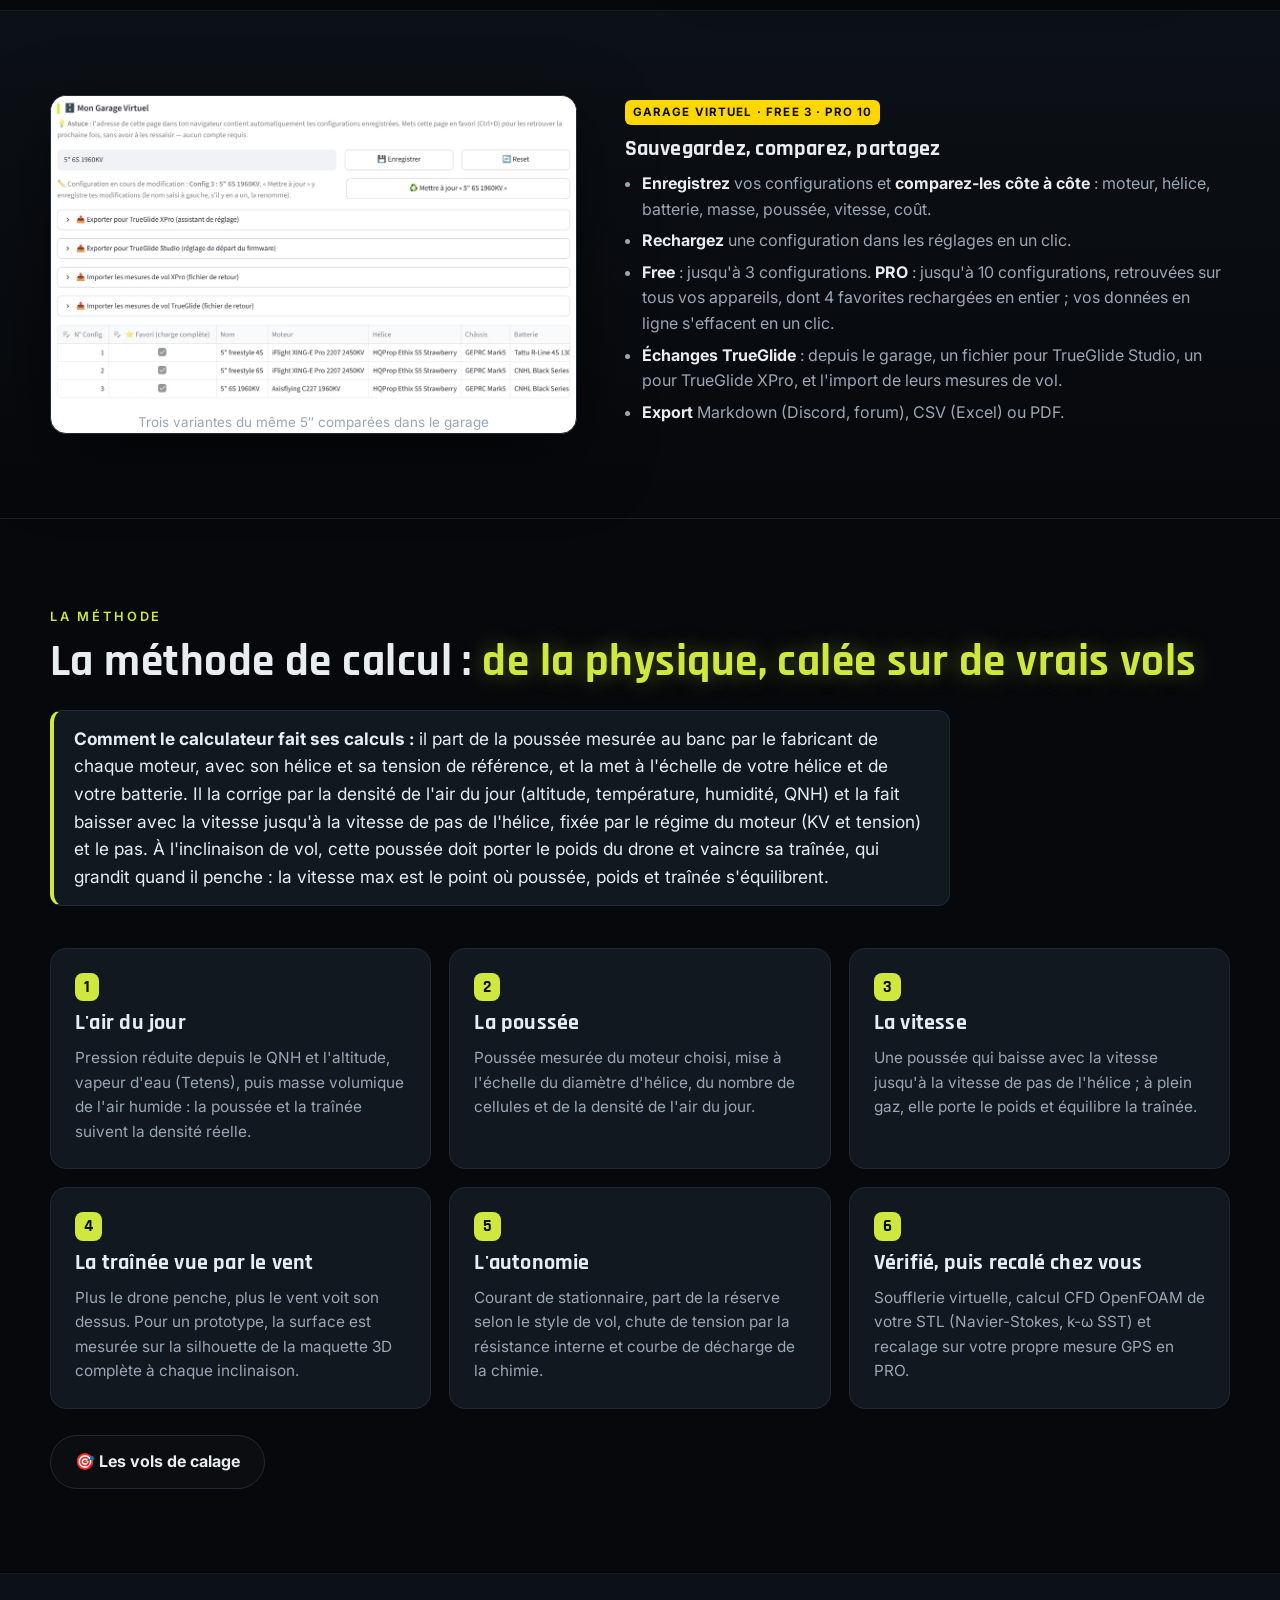
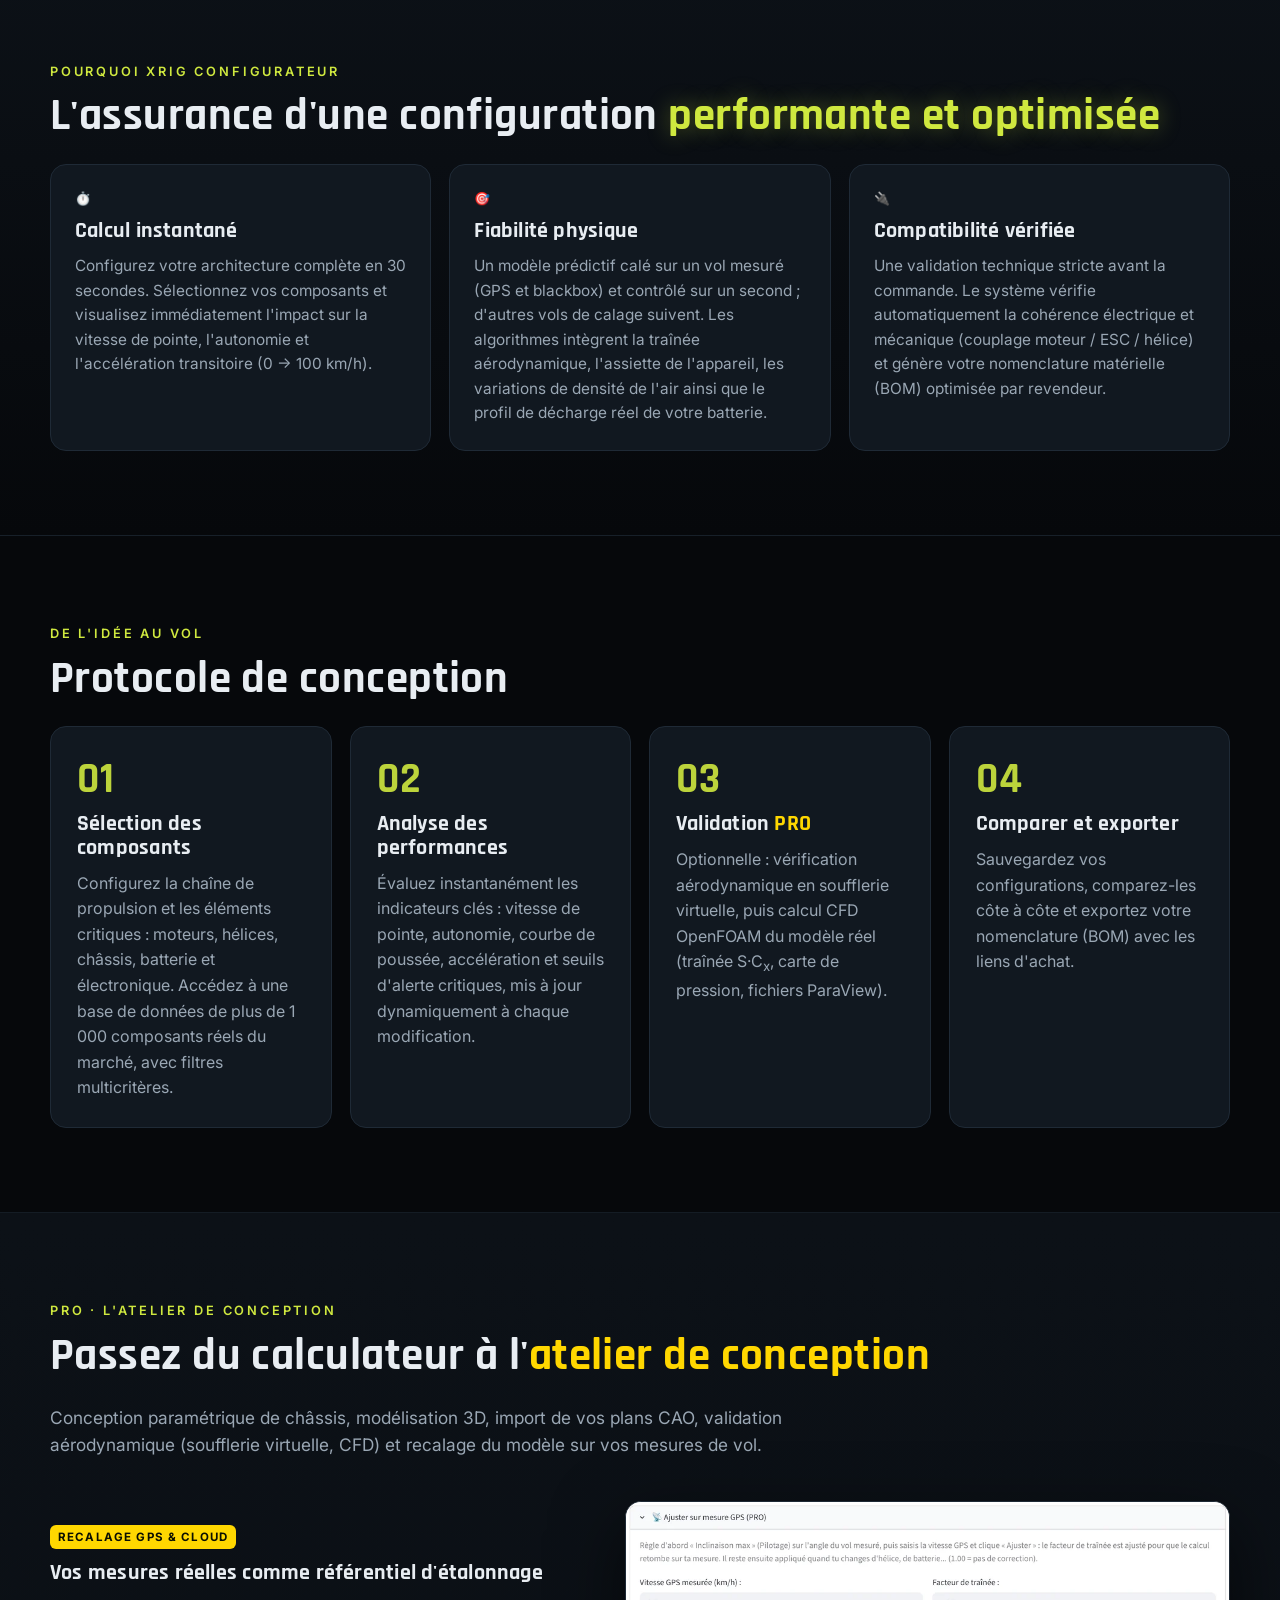
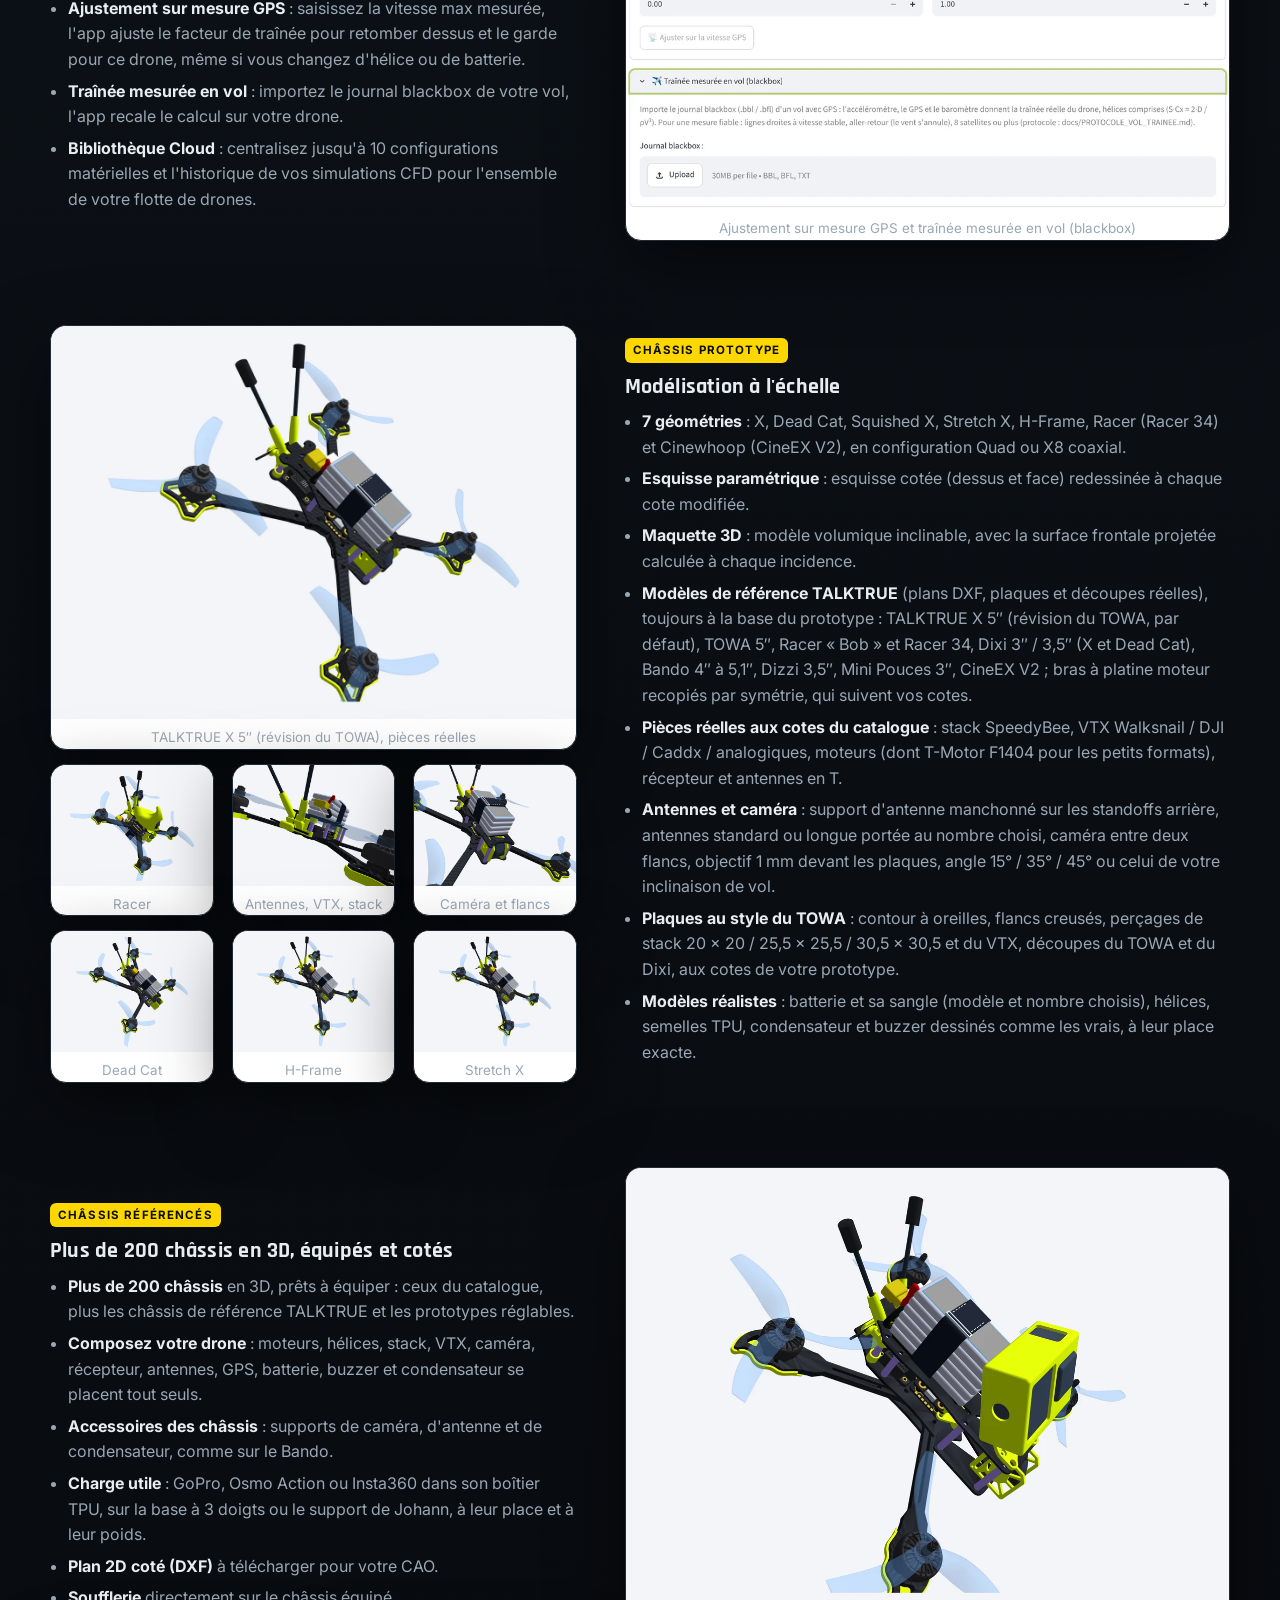
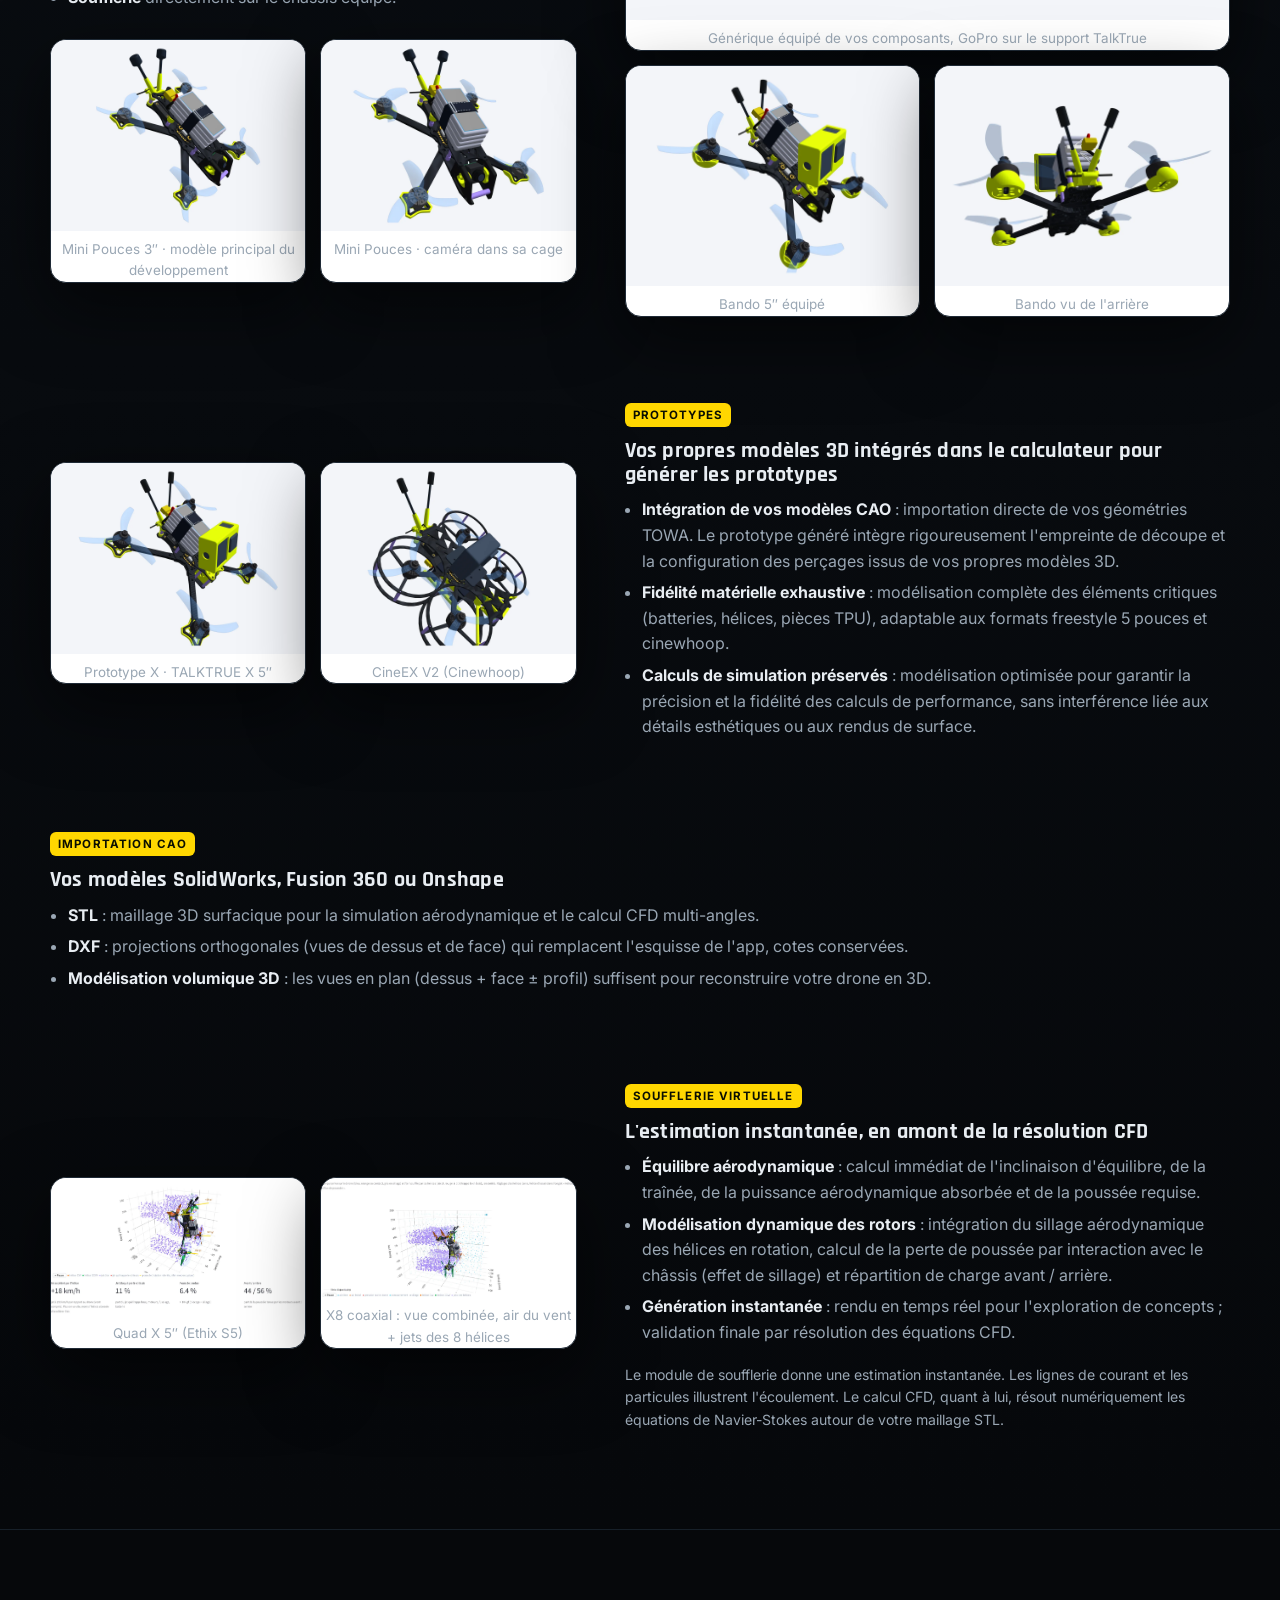
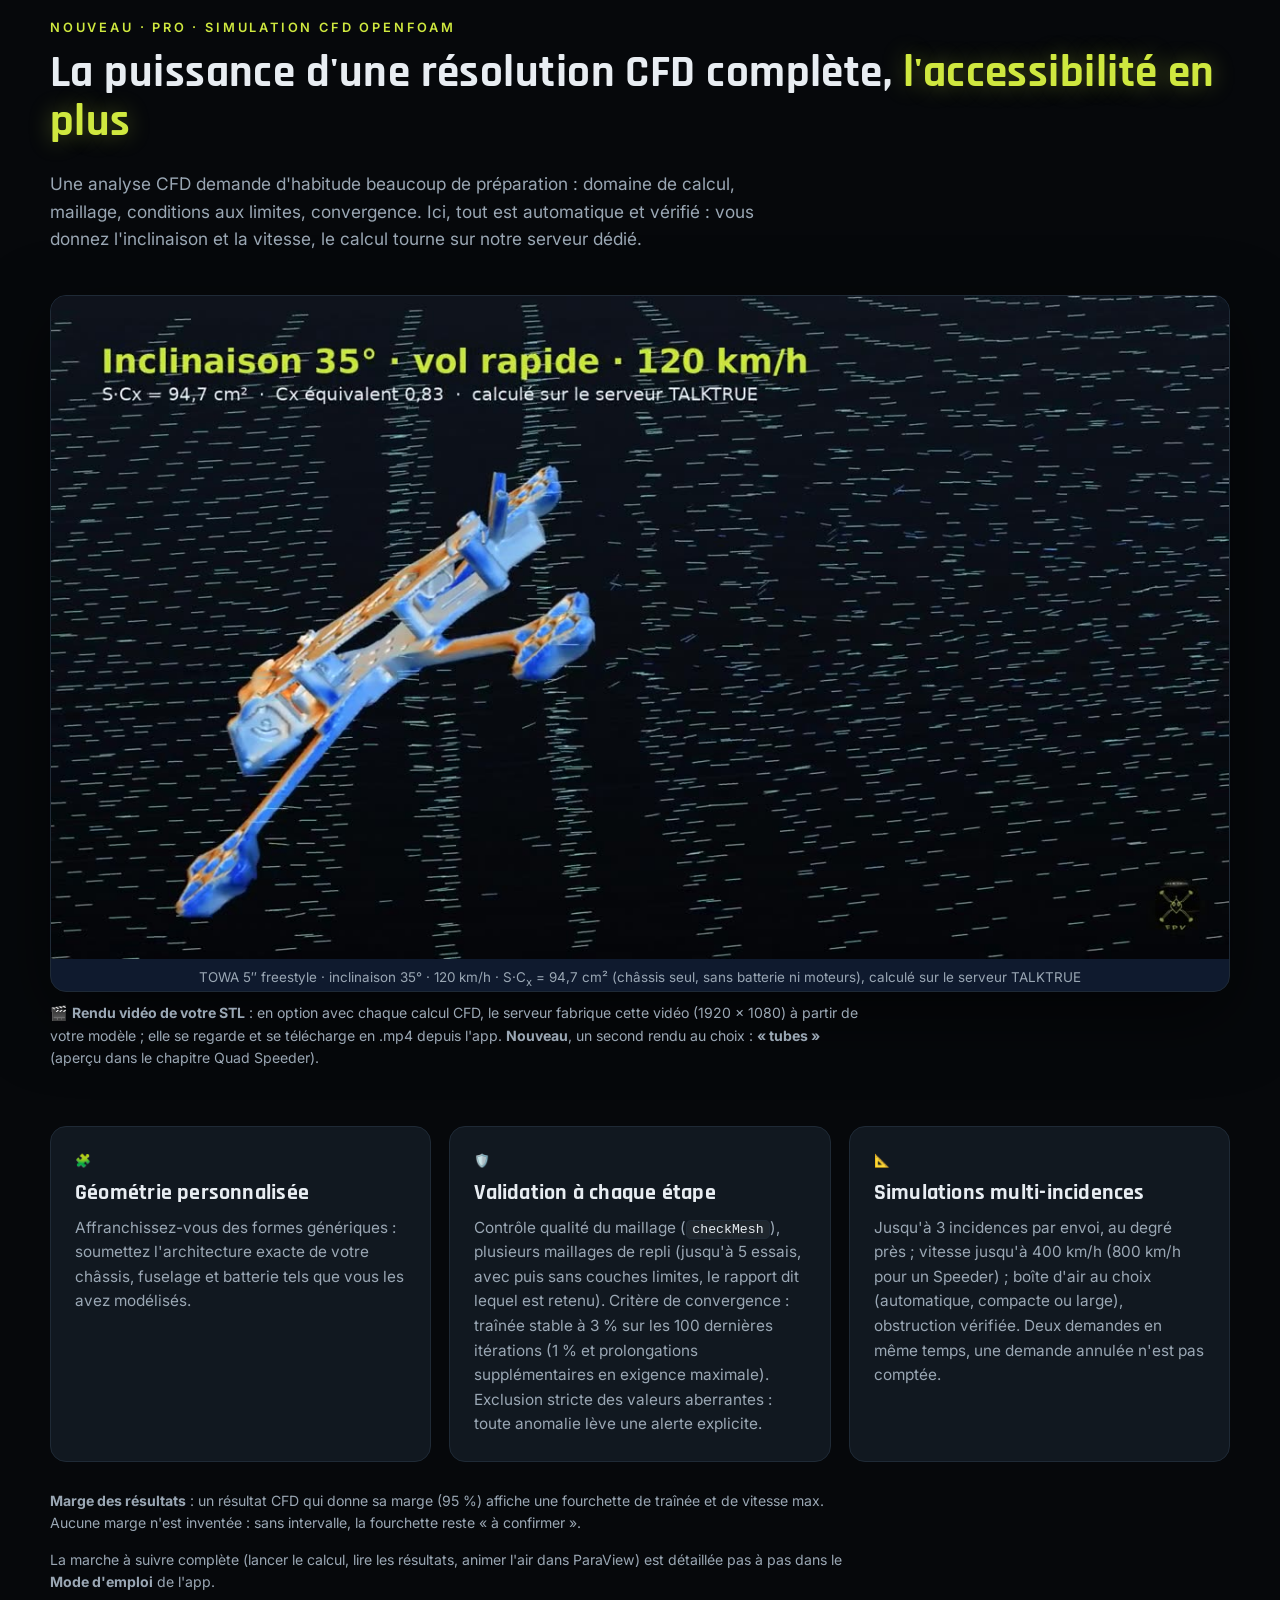
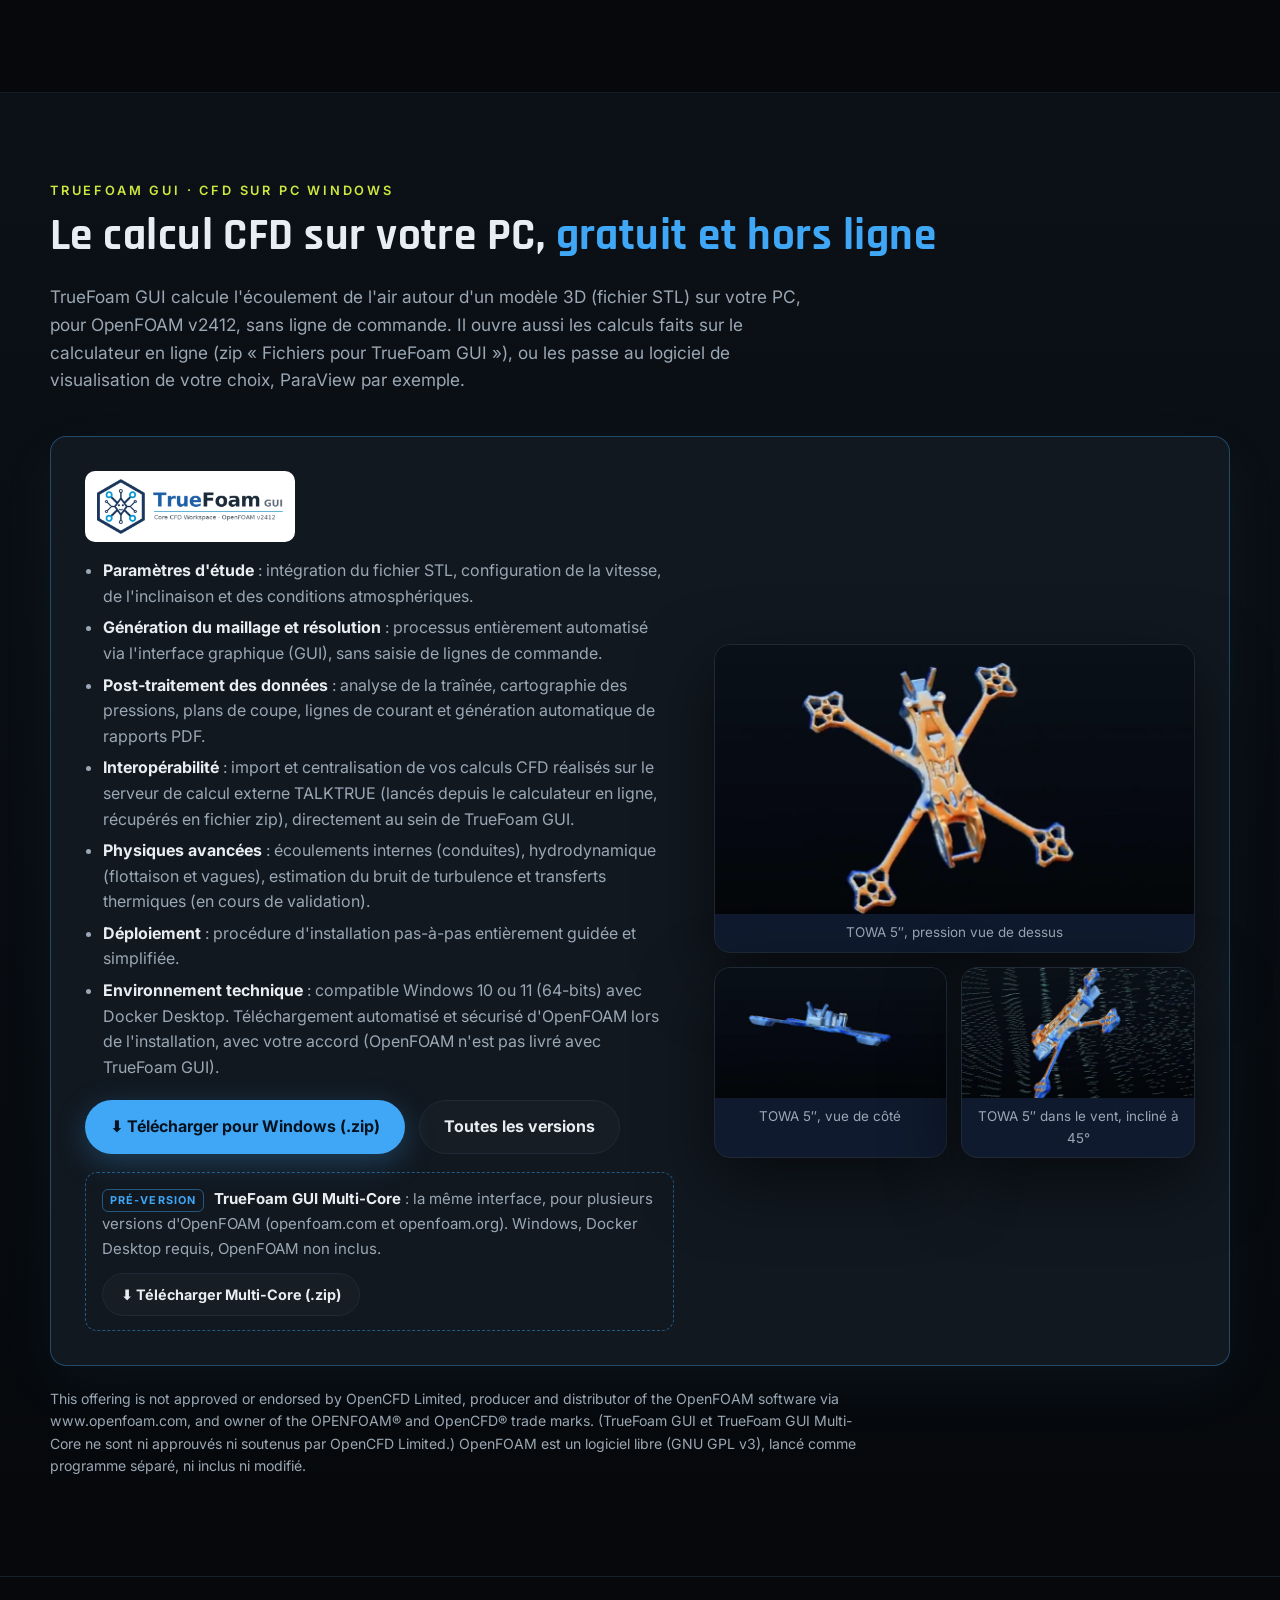
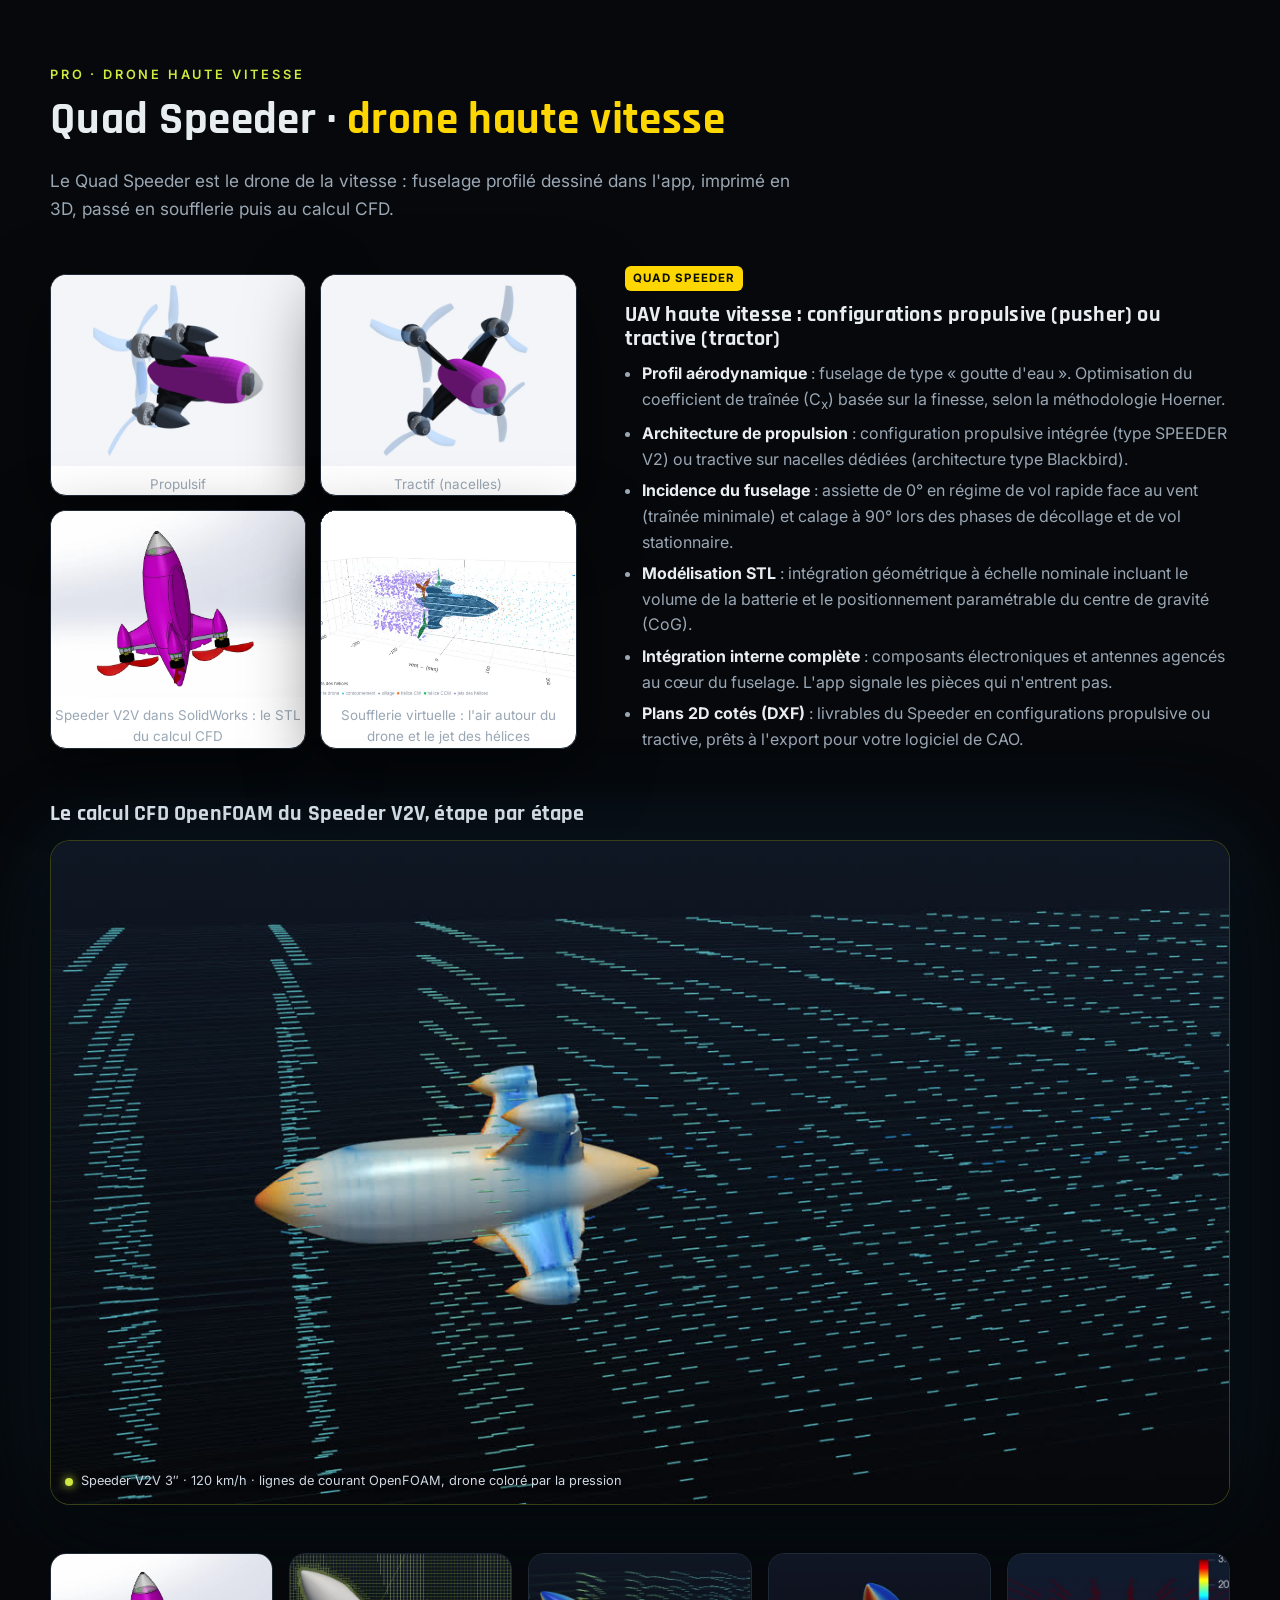
==== commit 8cbaad17: "Page d'accueil : soufflerie sans batterie orange, generique avec GoPro, Bando avec GUM" ====
--- a/index.html
+++ b/index.html
@@ -393,7 +393,7 @@
       </div>
       <div>
         <div class="duo">
-          <figure class="visuel"><img src="assets/soufflerie/quad_x_helices.webp" width="1170" height="635" loading="lazy" alt="Soufflerie virtuelle d'un Quad X 5 pouces : hélices et jets d'air"><figcaption>Quad X 5″ (Ethix S5)</figcaption></figure>
+          <figure class="visuel"><img src="assets/soufflerie/quad_x_helices.webp" width="1170" height="627" loading="lazy" alt="Soufflerie virtuelle d'un Quad X 5 pouces : hélices et jets d'air"><figcaption>Quad X 5″ (Ethix S5)</figcaption></figure>
           <figure class="visuel"><img src="assets/soufflerie/quad_x8_helices.webp" width="1170" height="547" loading="lazy" alt="Soufflerie virtuelle d'un X8 coaxial : vue combinée traînée et poussée"><figcaption>X8 coaxial : vue combinée, air du vent + jets des 8 hélices</figcaption></figure>
         </div>
       </div>
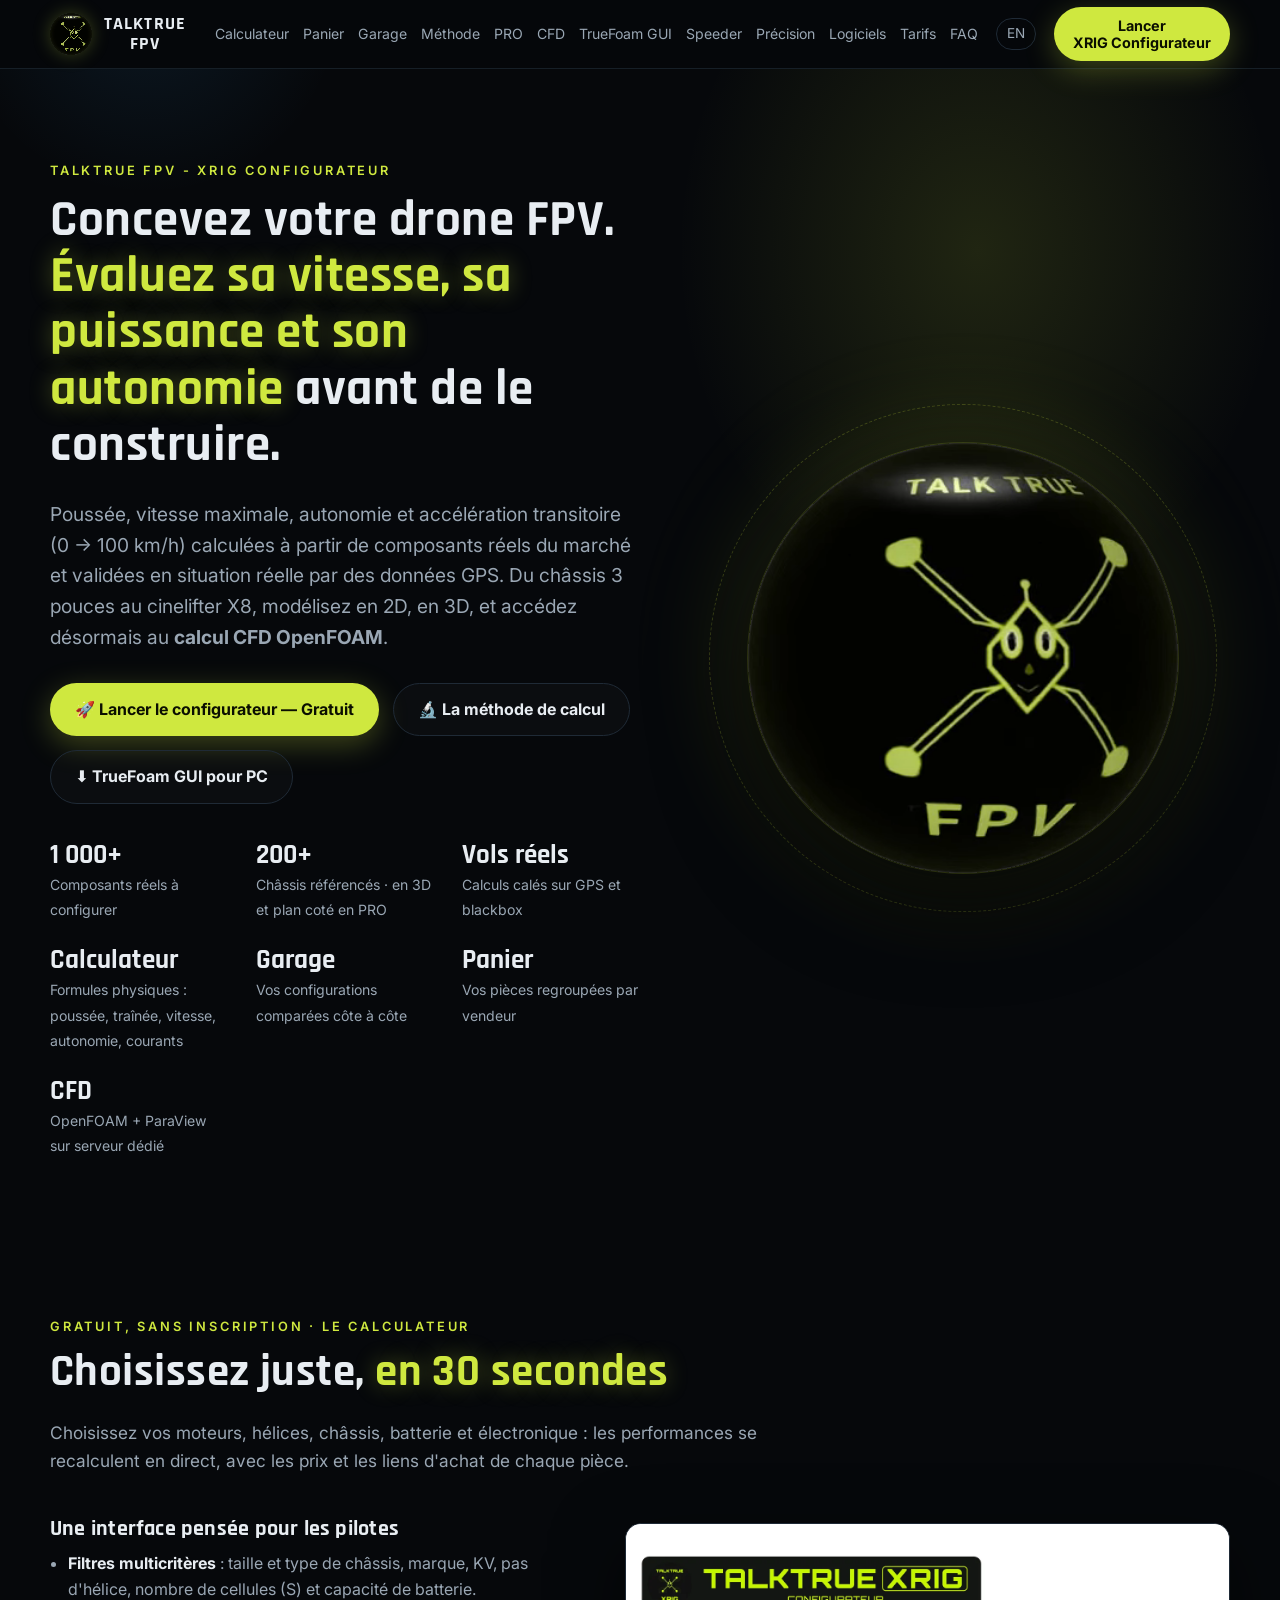
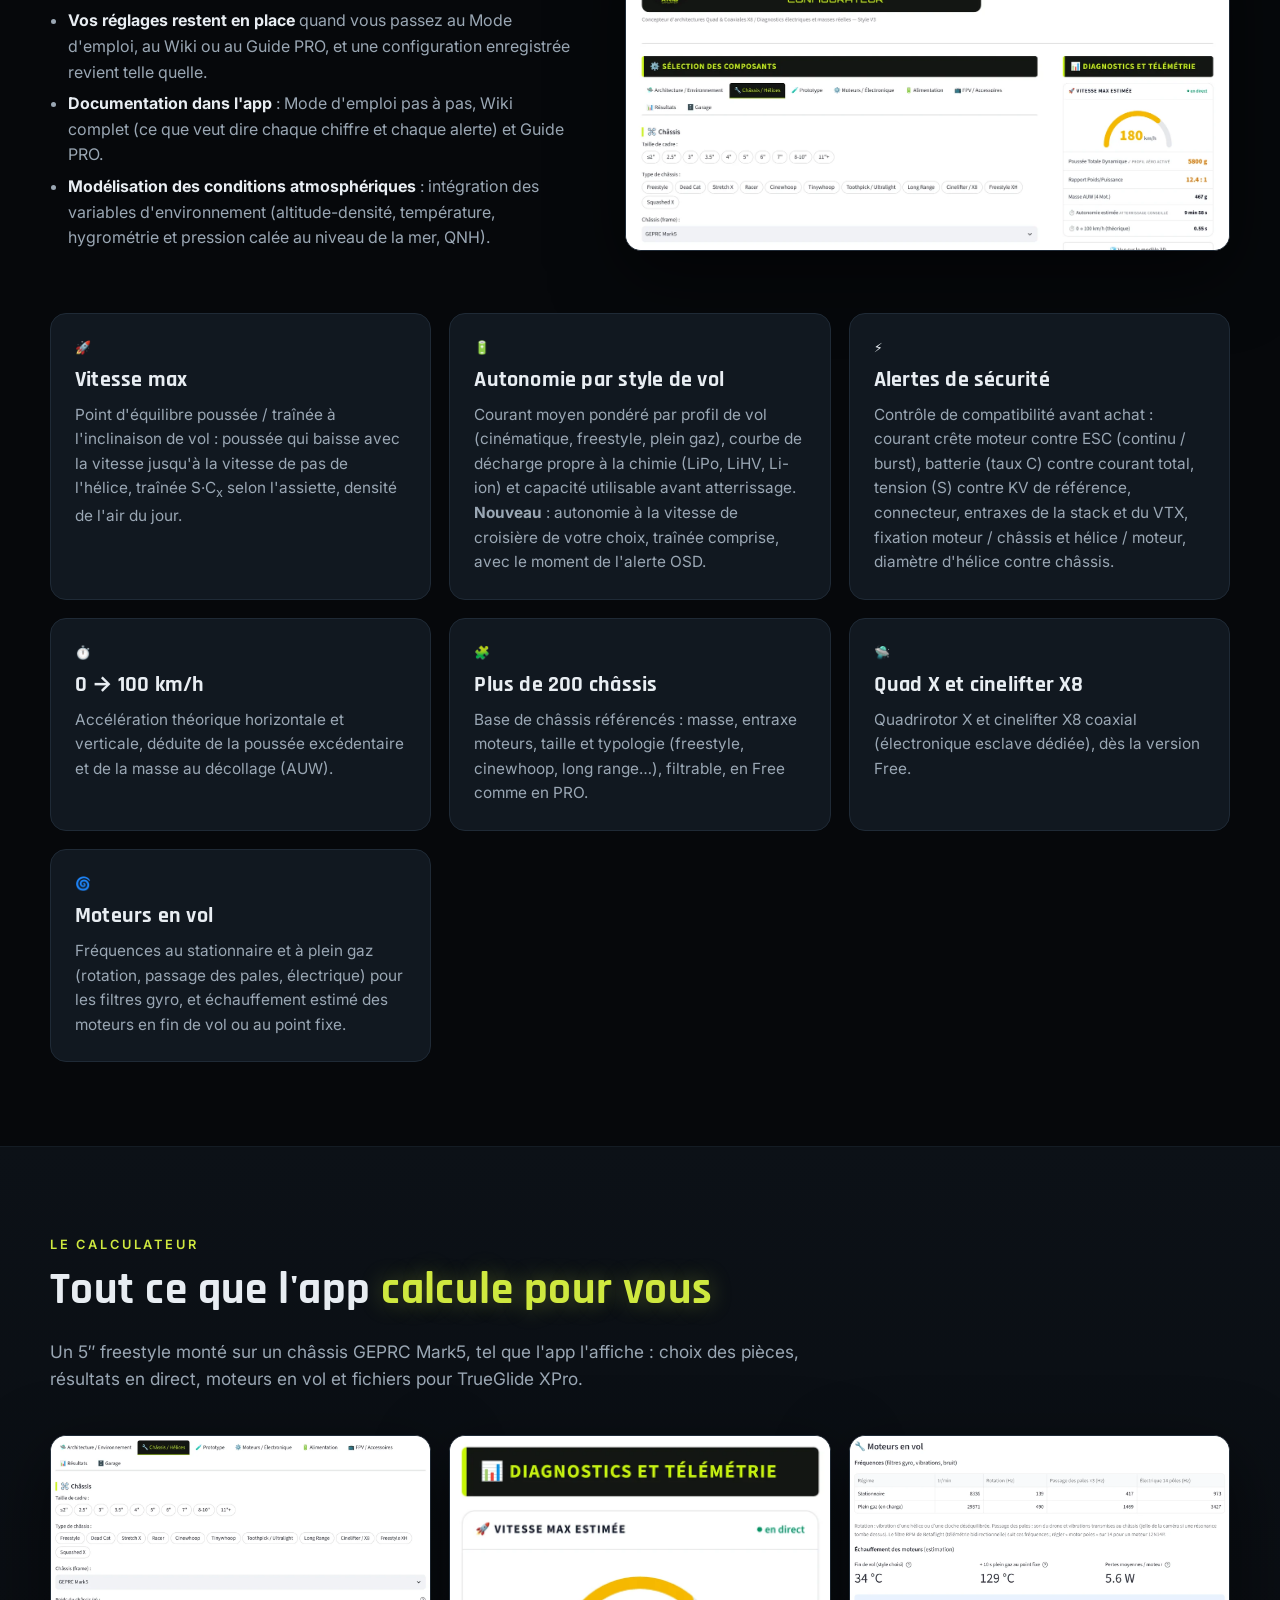
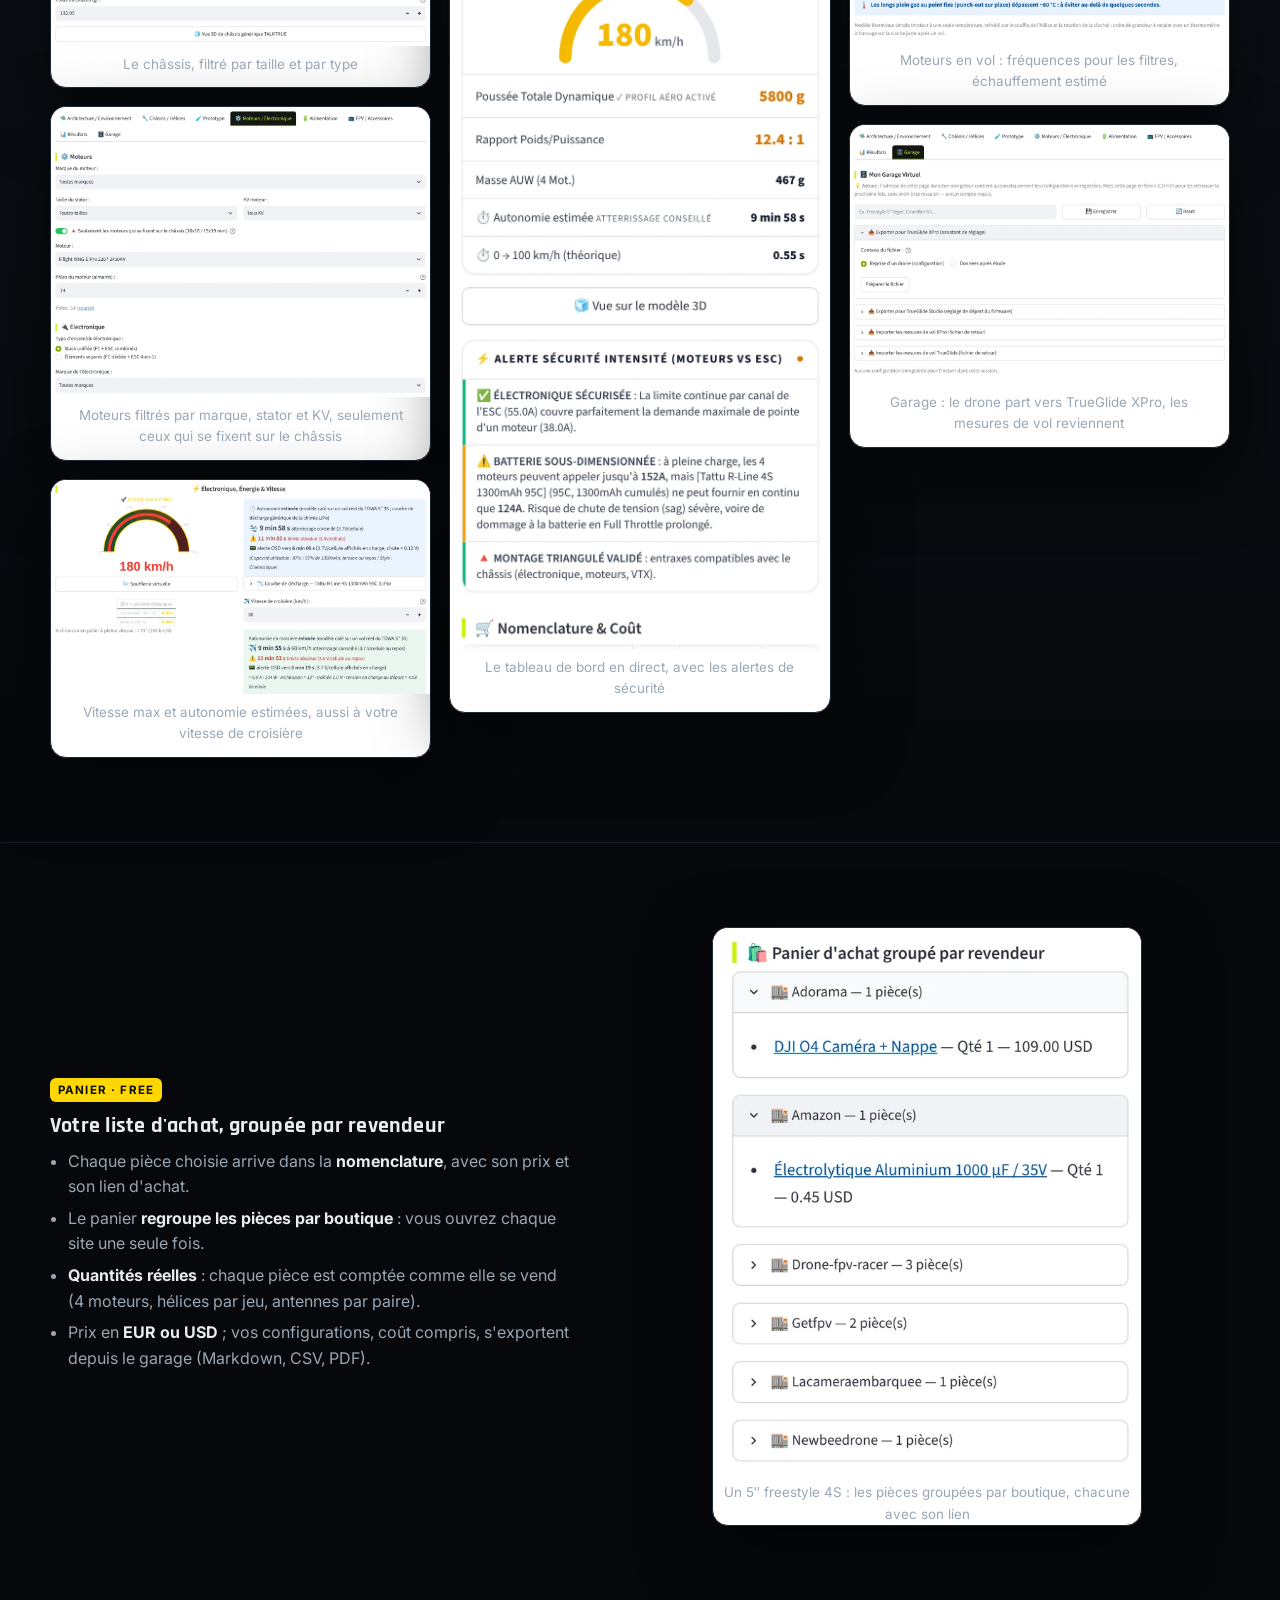
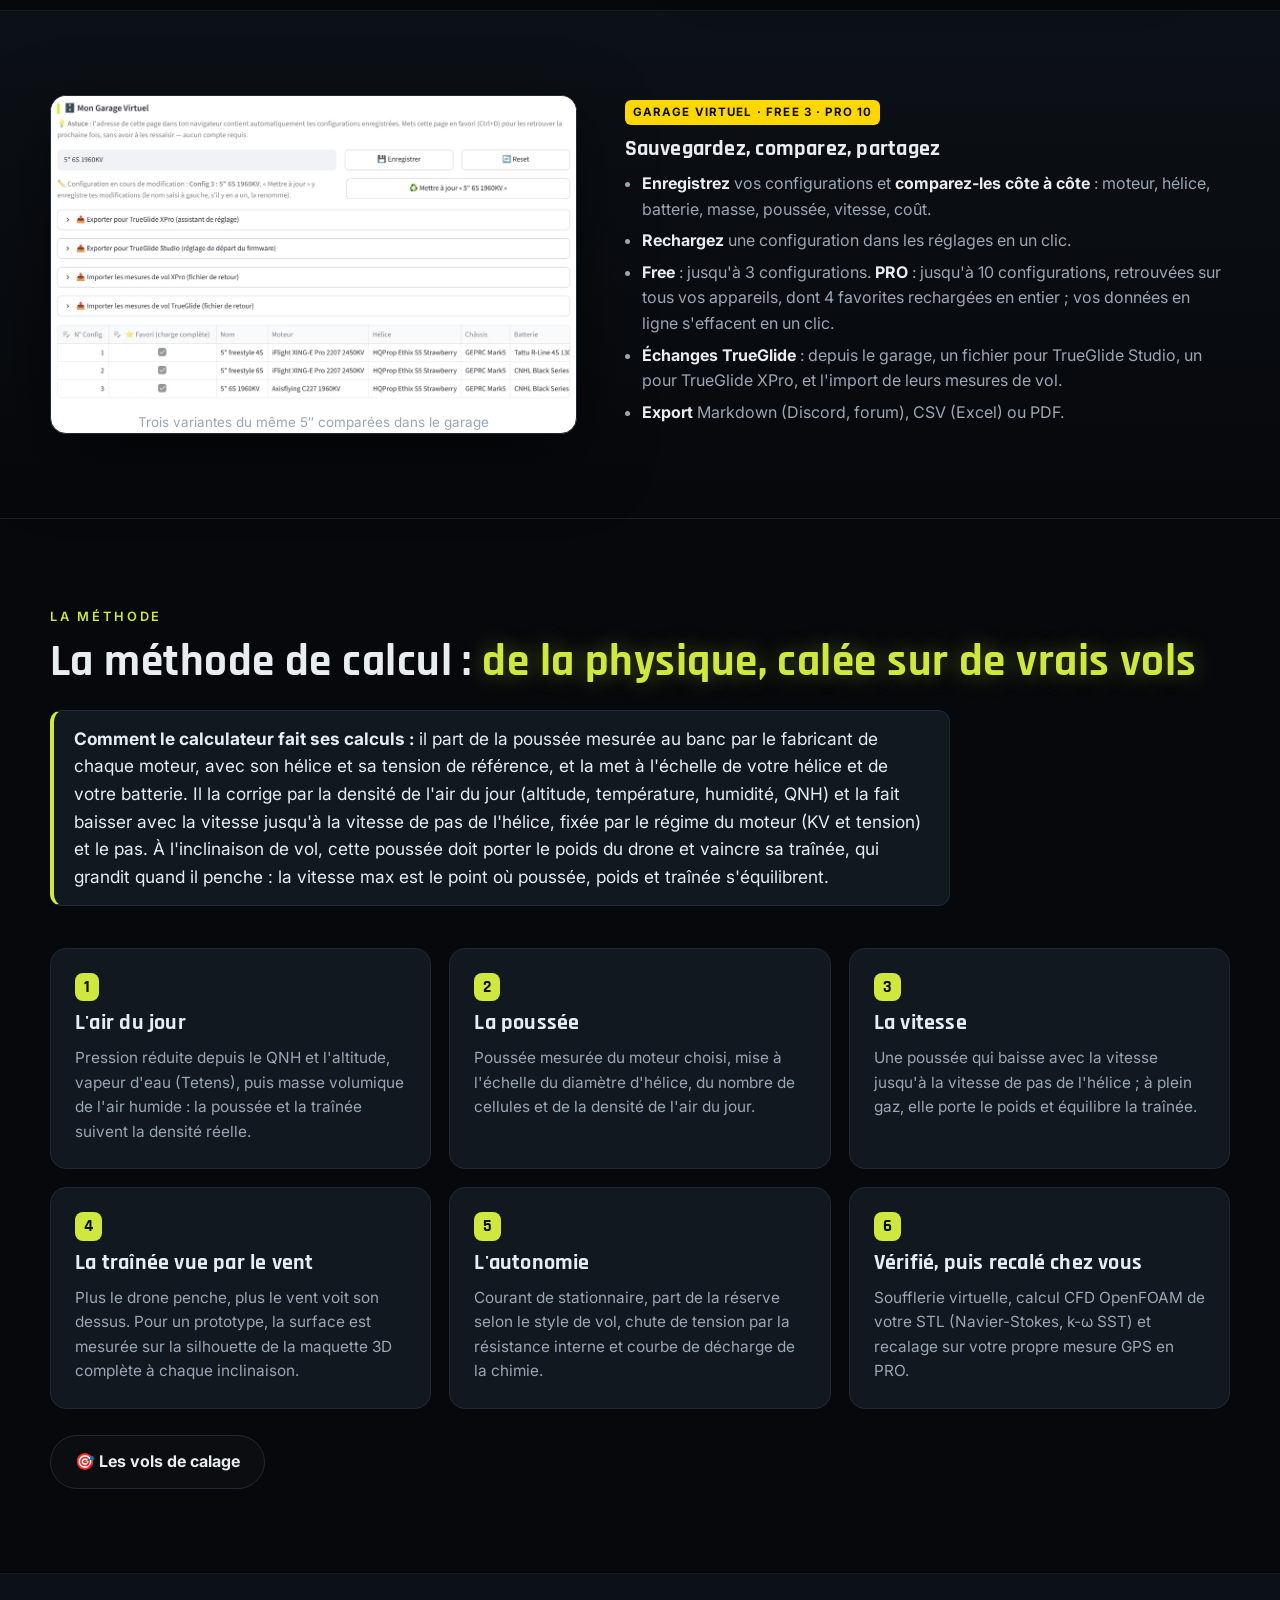
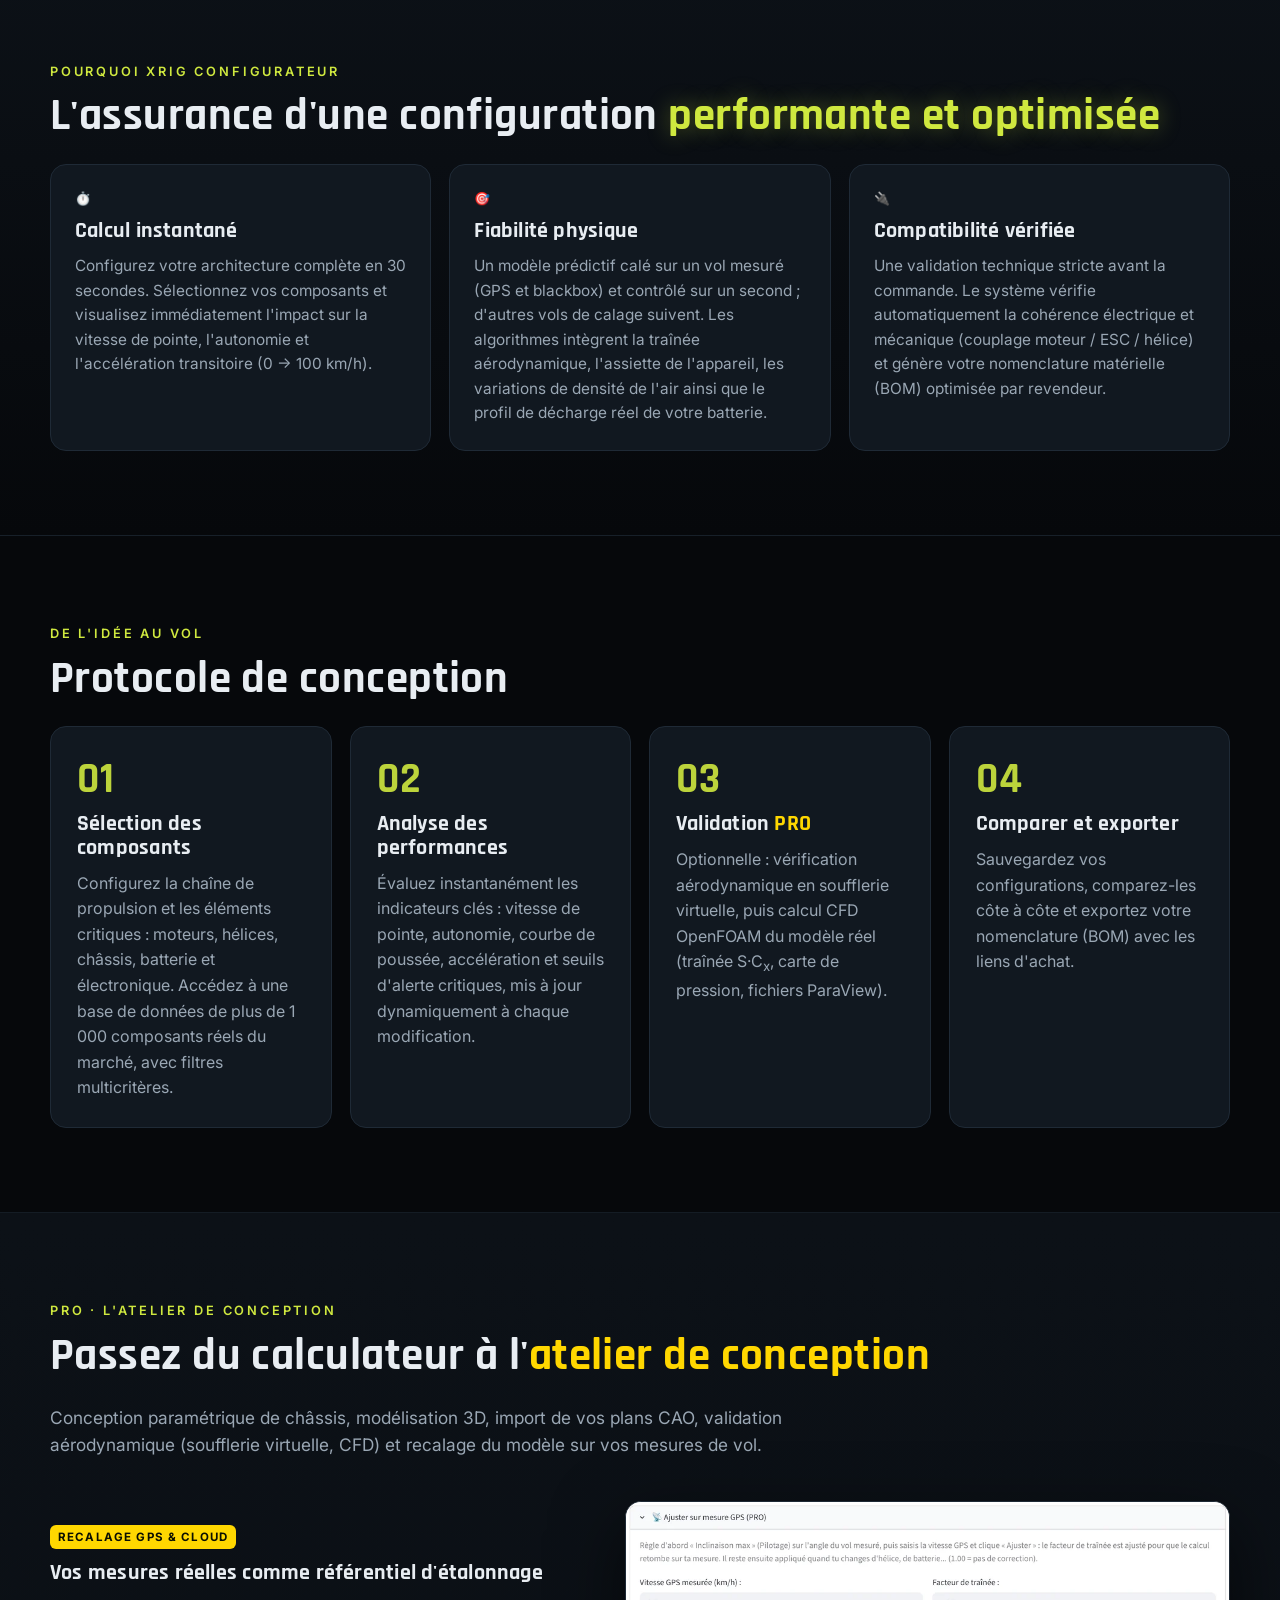
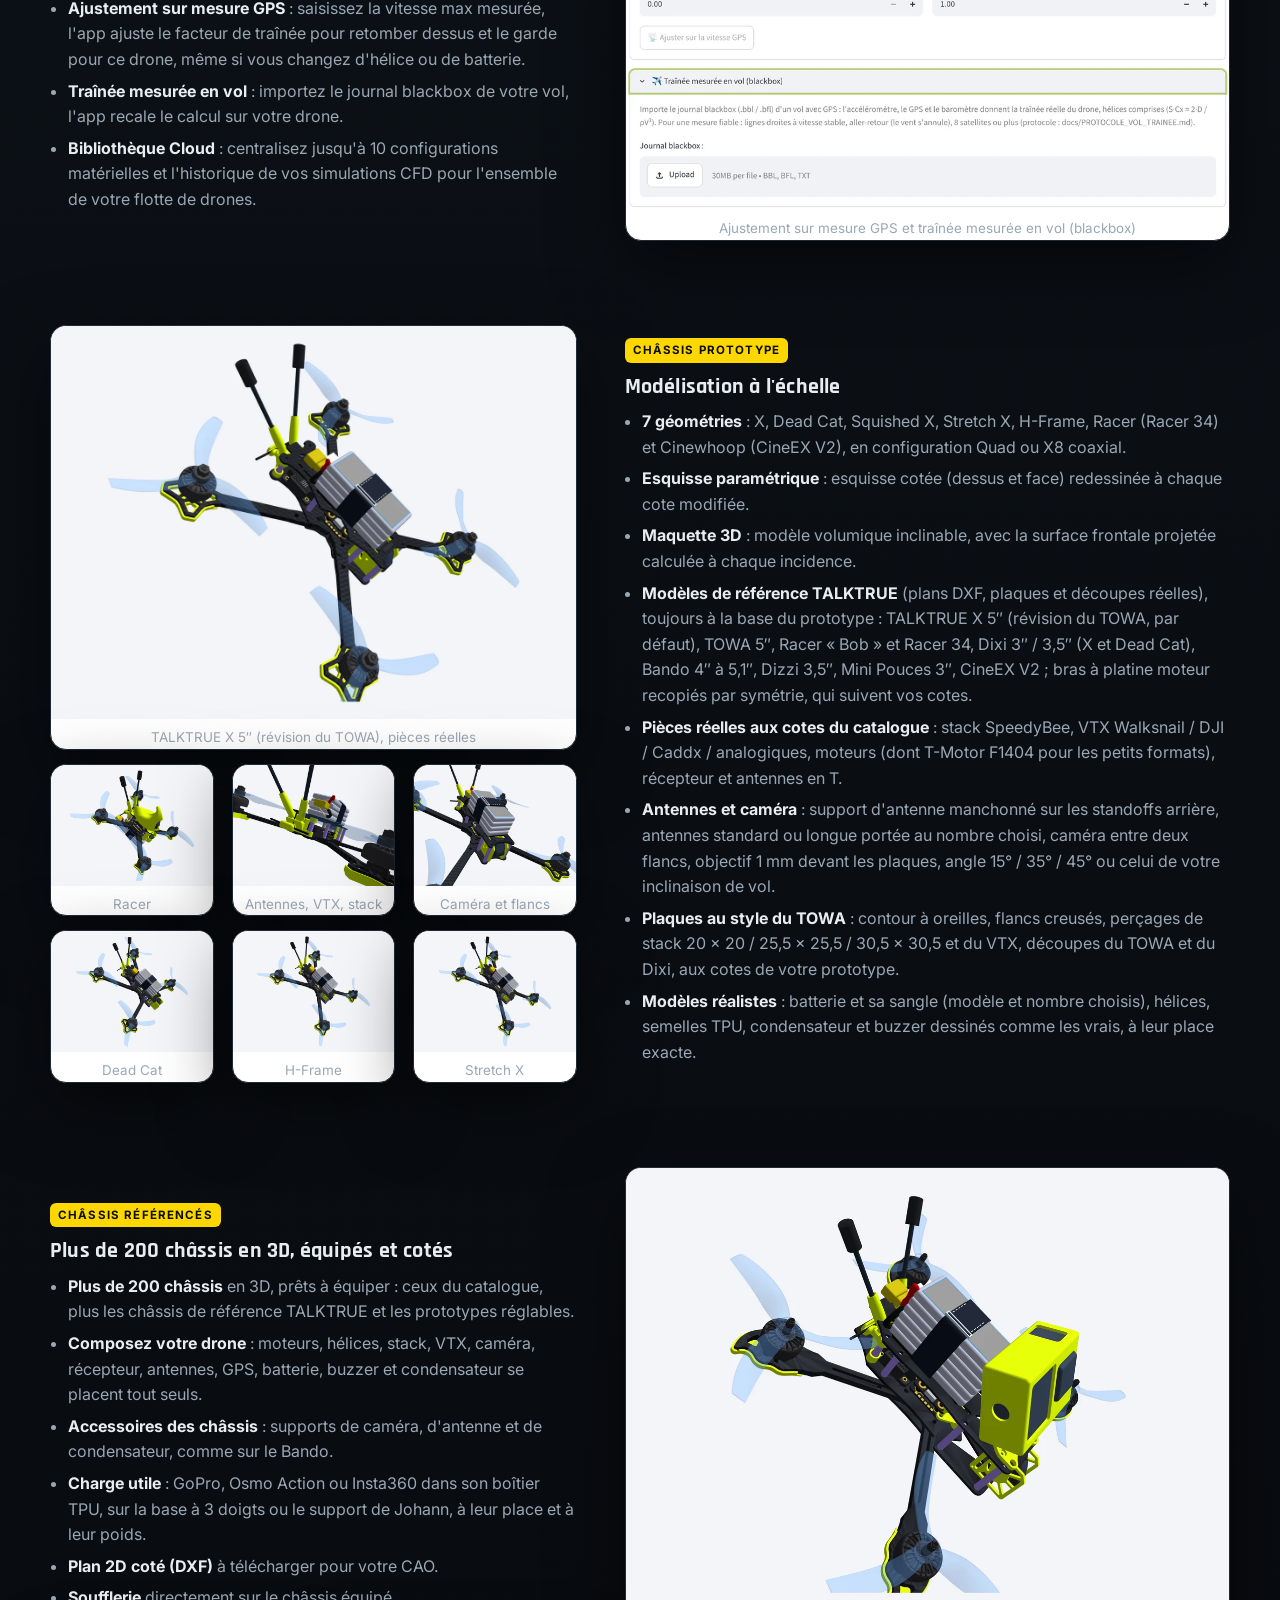
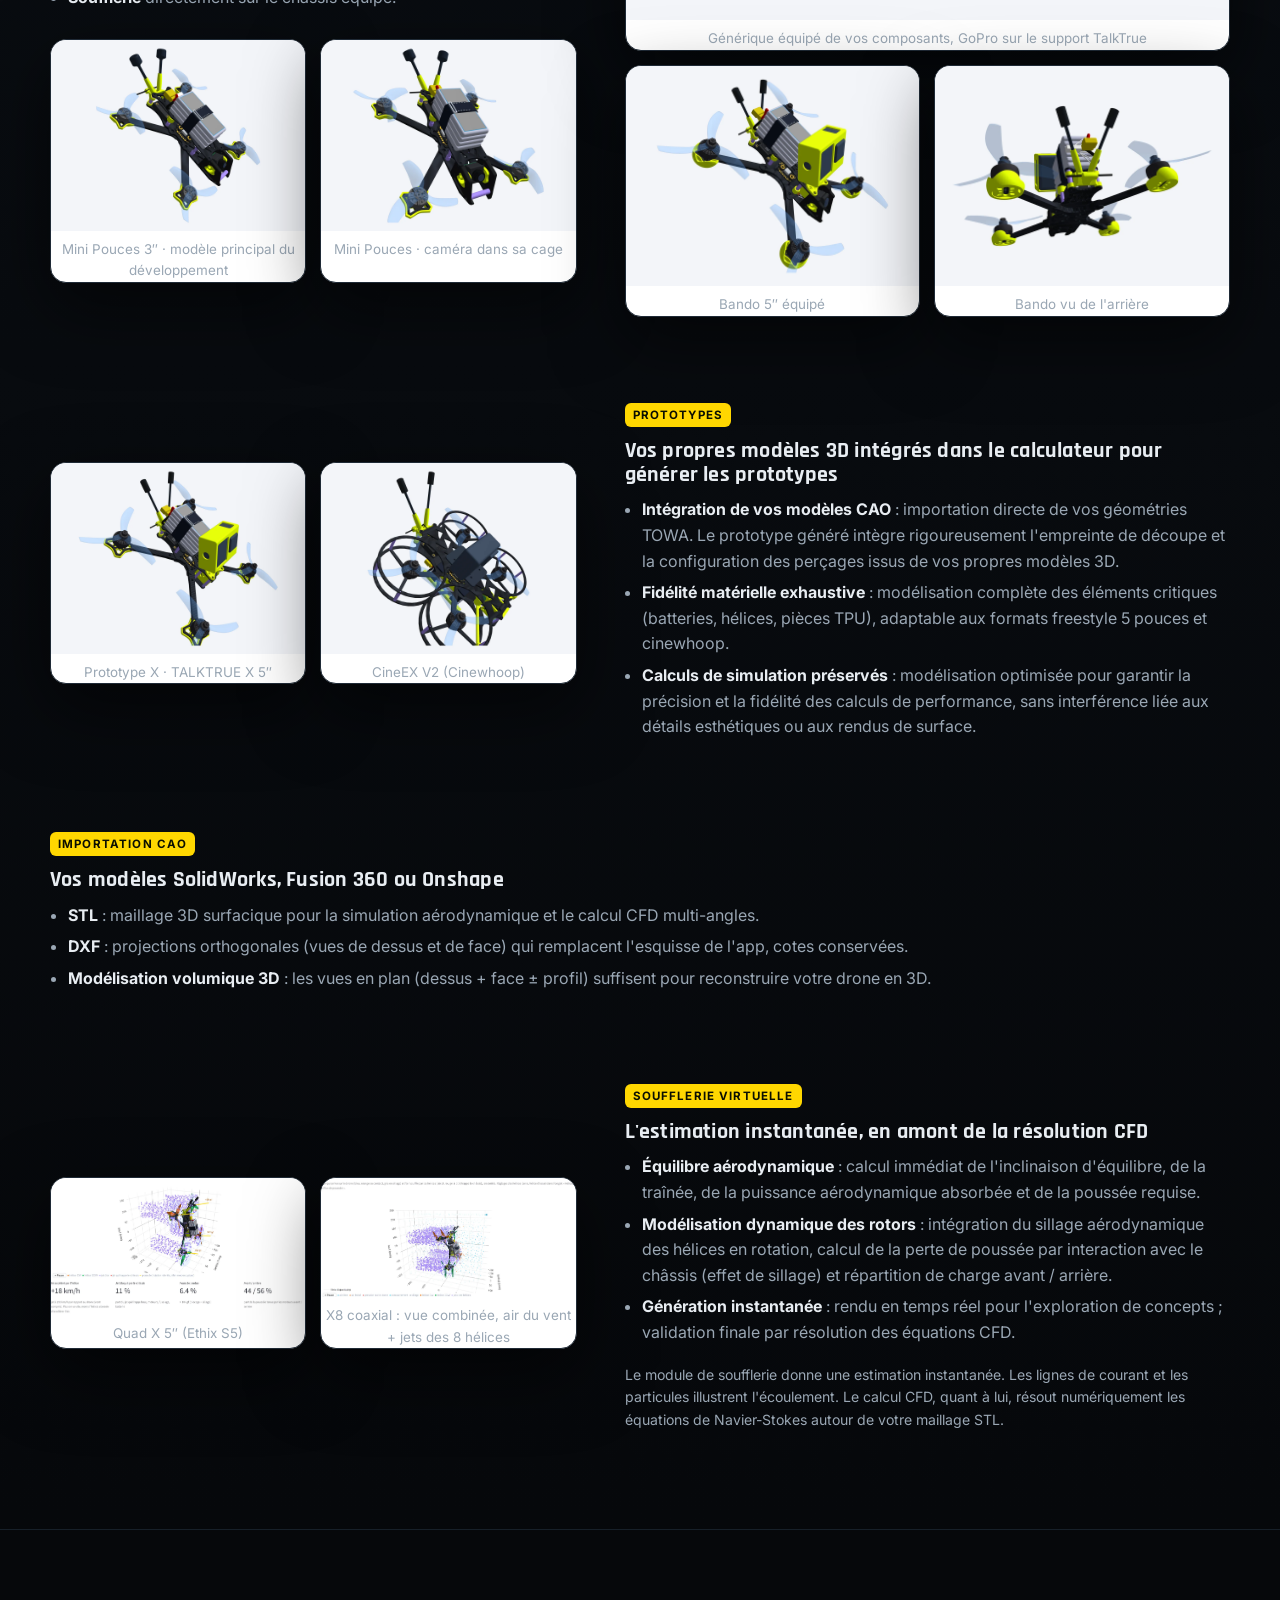
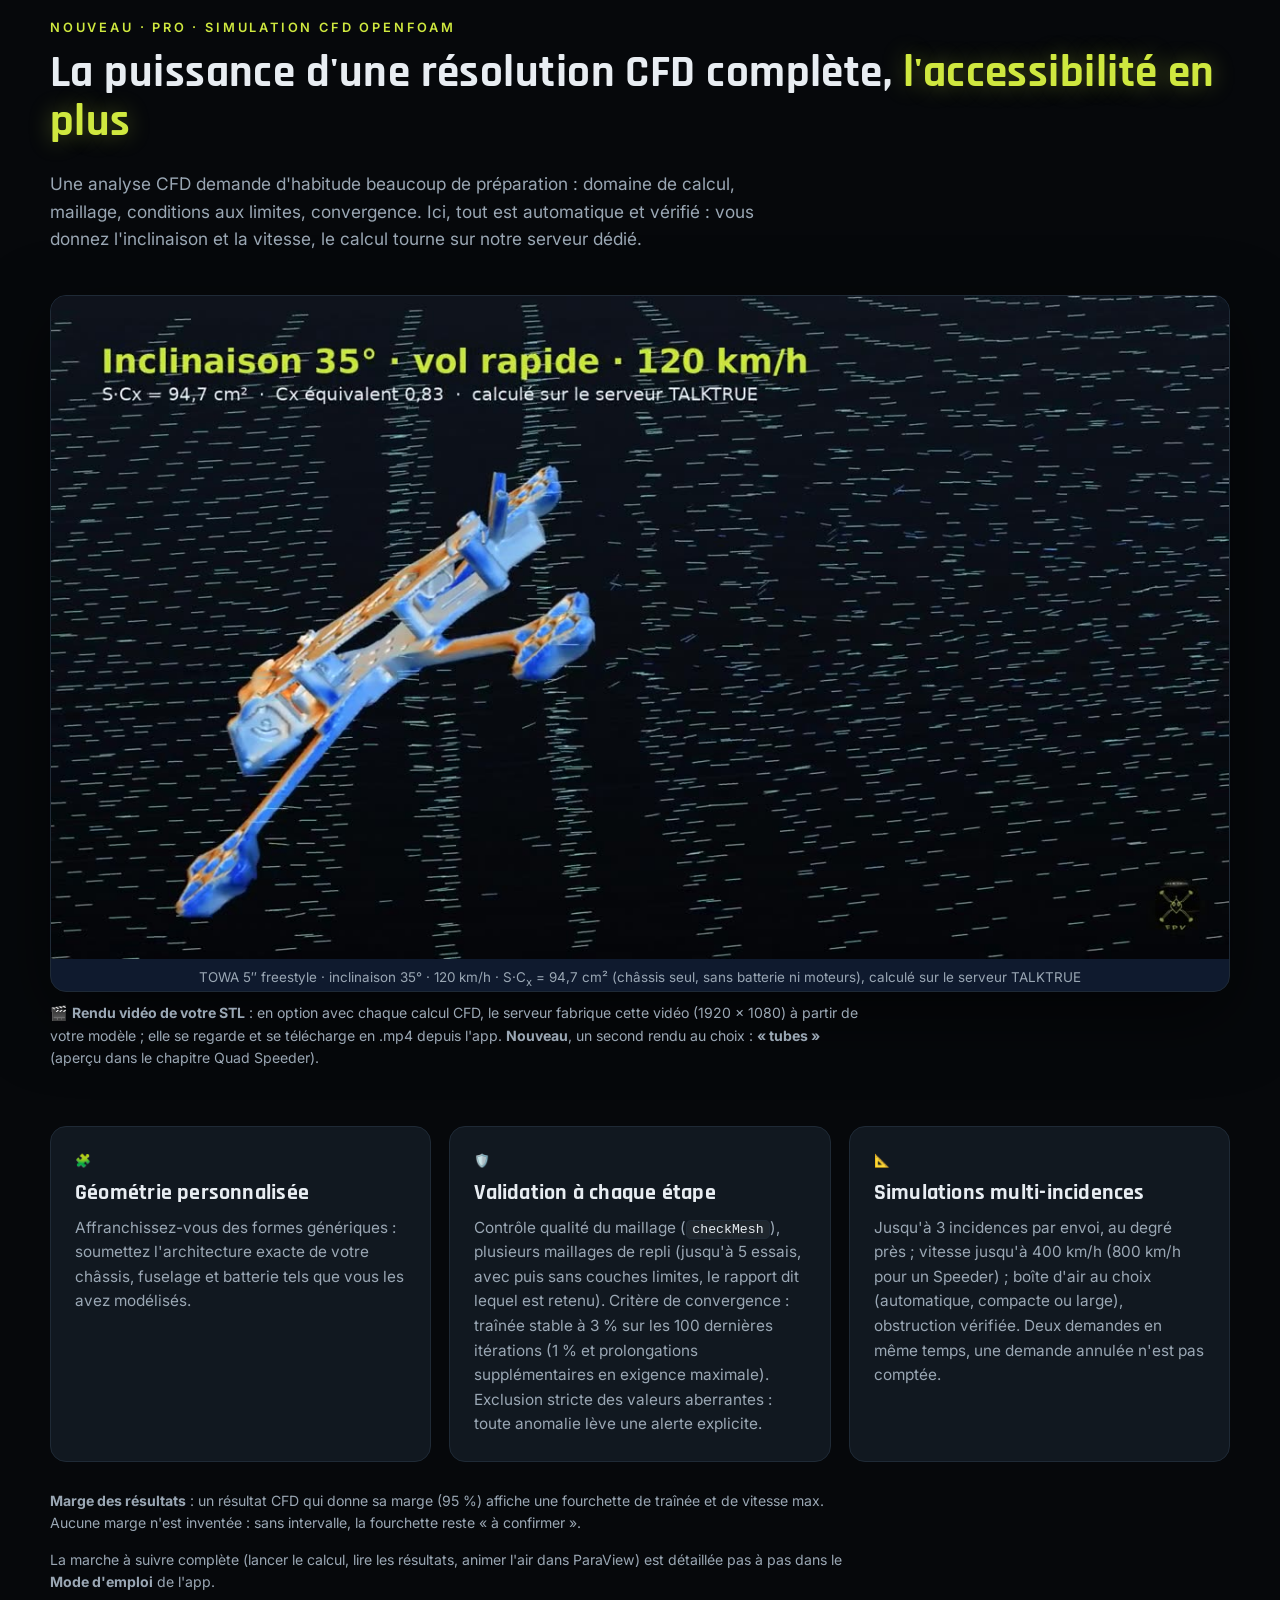
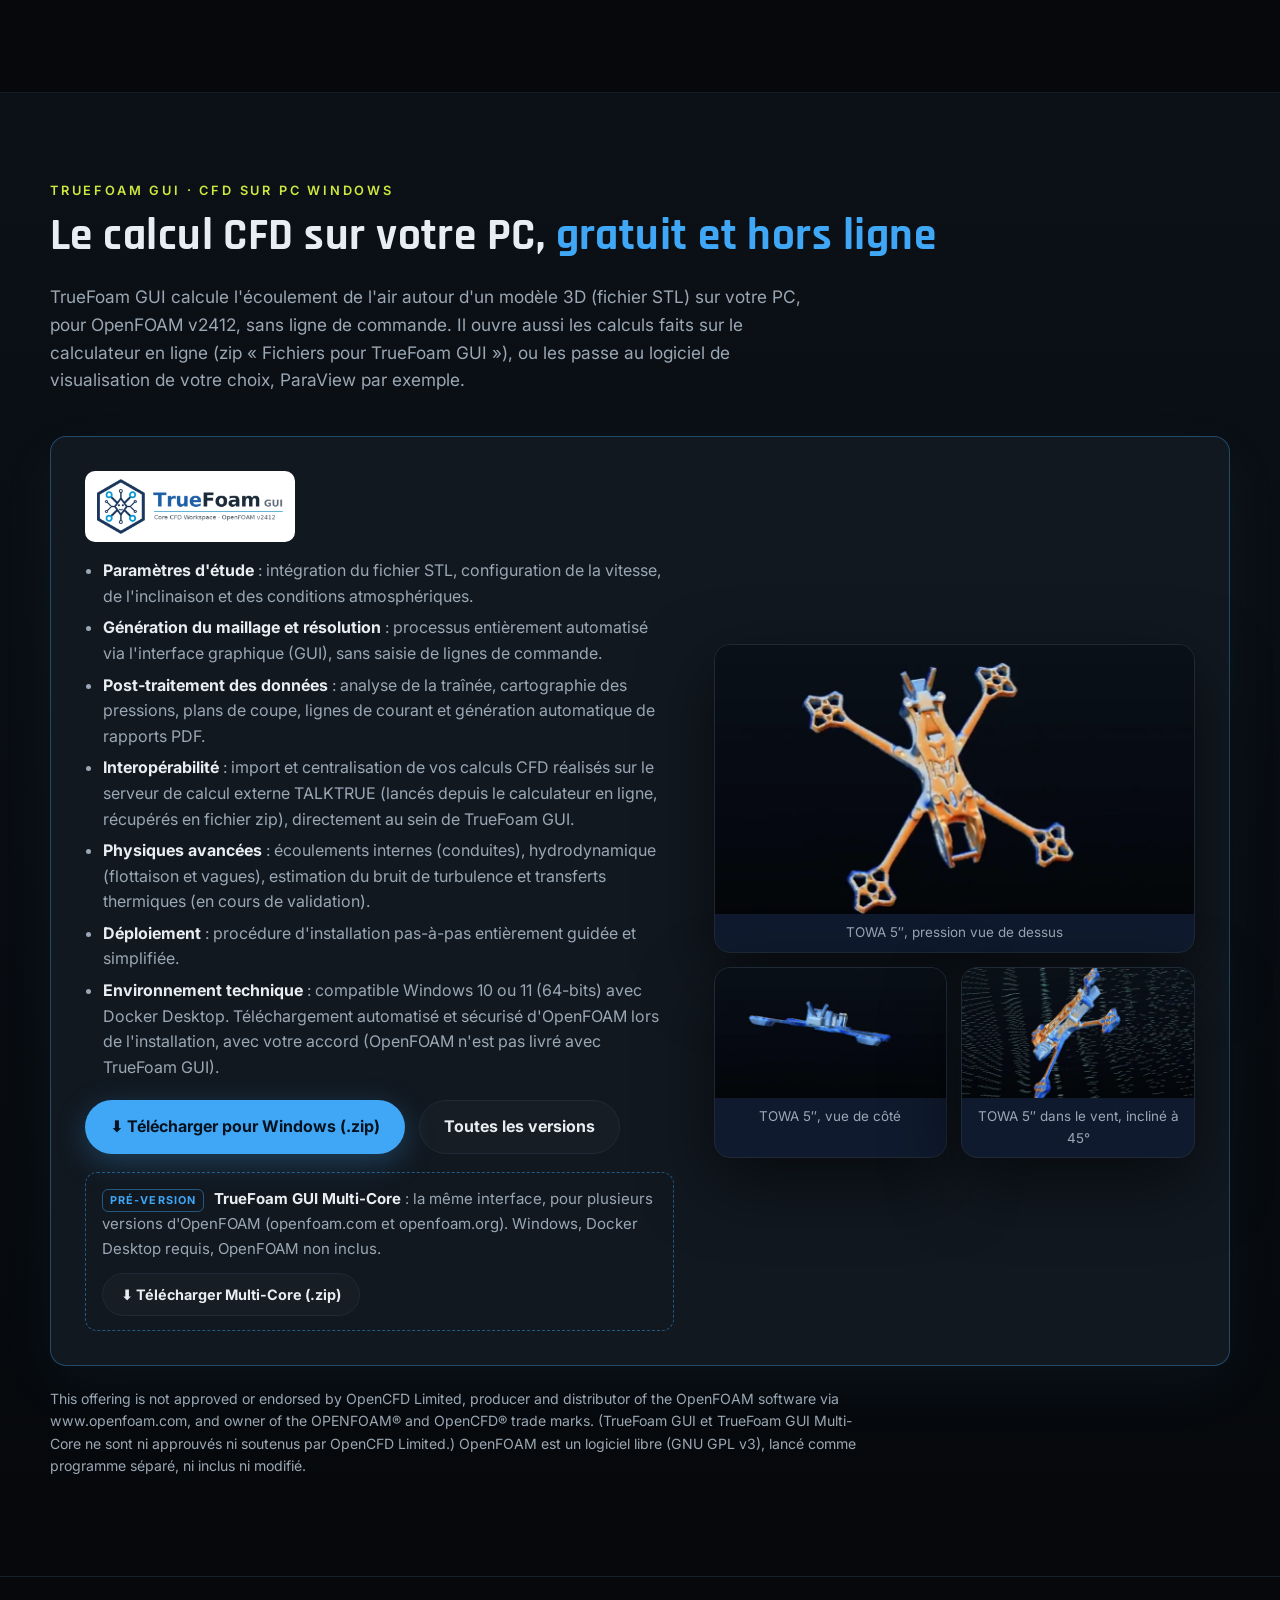
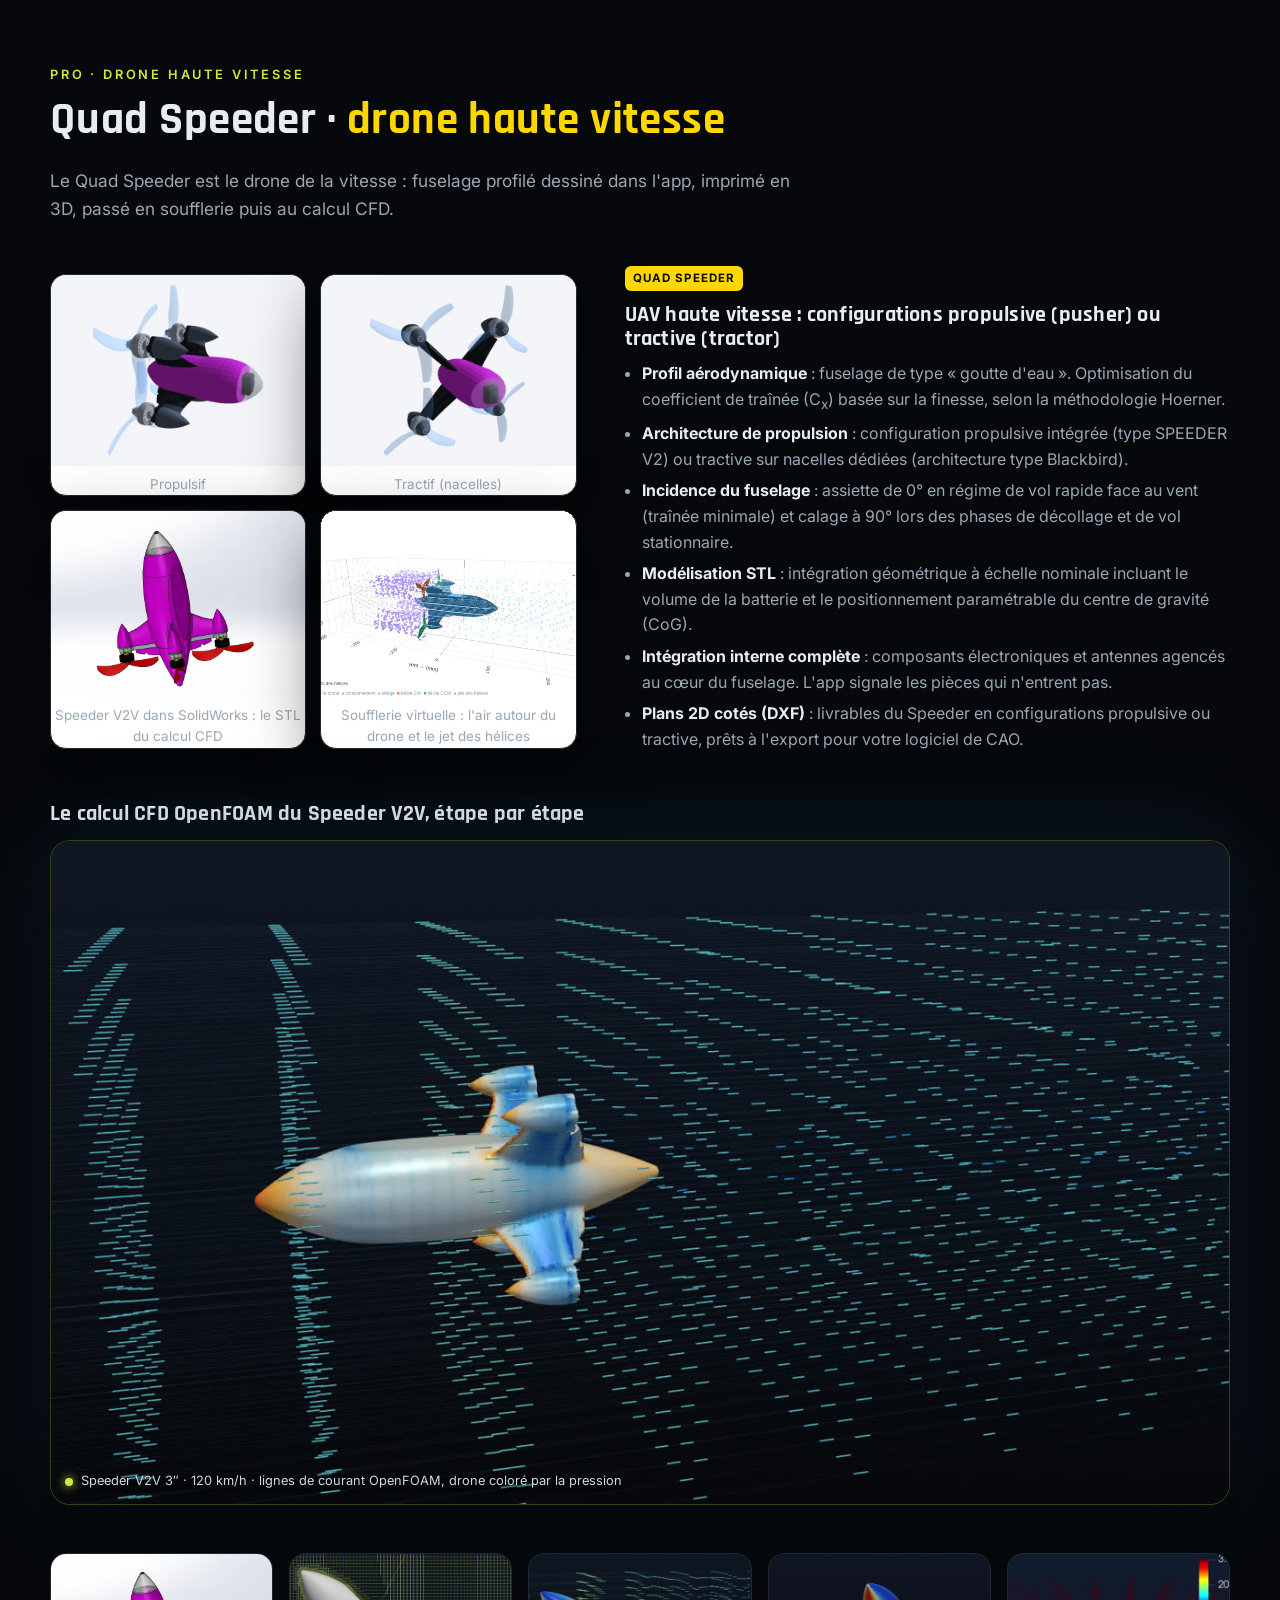
==== commit a7758ac3: "Page d'accueil : bloc Partenaires (CaddxFPV) et lien Mentions légales" ====
--- a/index.html
+++ b/index.html
@@ -788,6 +788,15 @@
     <a class="bouton principal" href="https://talktrue-simulateur-performences-v4.streamlit.app/">🚀 Débuter gratuitement</a>
   </div>
 </section>
+
+<section id="partenaires" class="alterne">
+  <div class="conteneur" style="text-align:center">
+    <span class="badge">Partenaire</span>
+    <h2>Partenaires</h2>
+    <a rel="sponsored" href="https://www.awin1.com/cread.php?s=4781771&amp;v=109352&amp;q=547742&amp;r=3158766"><img src="https://www.awin1.com/cshow.php?s=4781771&amp;v=109352&amp;q=547742&amp;r=3158766" border="0" alt="CaddxFPV" loading="lazy" style="max-width:100%;height:auto"></a>
+    <p style="font-size:.85em;opacity:.75;margin-top:.8em">Liens affiliés : certains liens d'achat rapportent une petite commission à TalkTrue FPV, sans coût supplémentaire pour vous. <a href="https://talktrue-simulateur-performences-v4.streamlit.app/Mentions_l%C3%A9gales">Mentions légales</a></p>
+  </div>
+</section>
 </main>
 
 <footer>
@@ -802,6 +811,7 @@
       <a href="https://www.instagram.com/talktruefpv/">Instagram</a>
       <a href="https://ko-fi.com/talktruefpvcalculv4">Soutenir le projet (Ko-fi)</a>
       <a href="en/" hreflang="en">English</a>
+      <a href="https://talktrue-simulateur-performences-v4.streamlit.app/Mentions_l%C3%A9gales">Mentions légales</a>
     </nav>
     <p class="note" style="margin-top:14px">Ce service n'est ni approuvé ni soutenu par OpenCFD Limited, producteur et distributeur du logiciel OpenFOAM via www.openfoam.com, et propriétaire des marques OPENFOAM® et OpenCFD®. OpenFOAM est utilisé comme programme séparé, sans modification.</p>
   </div>
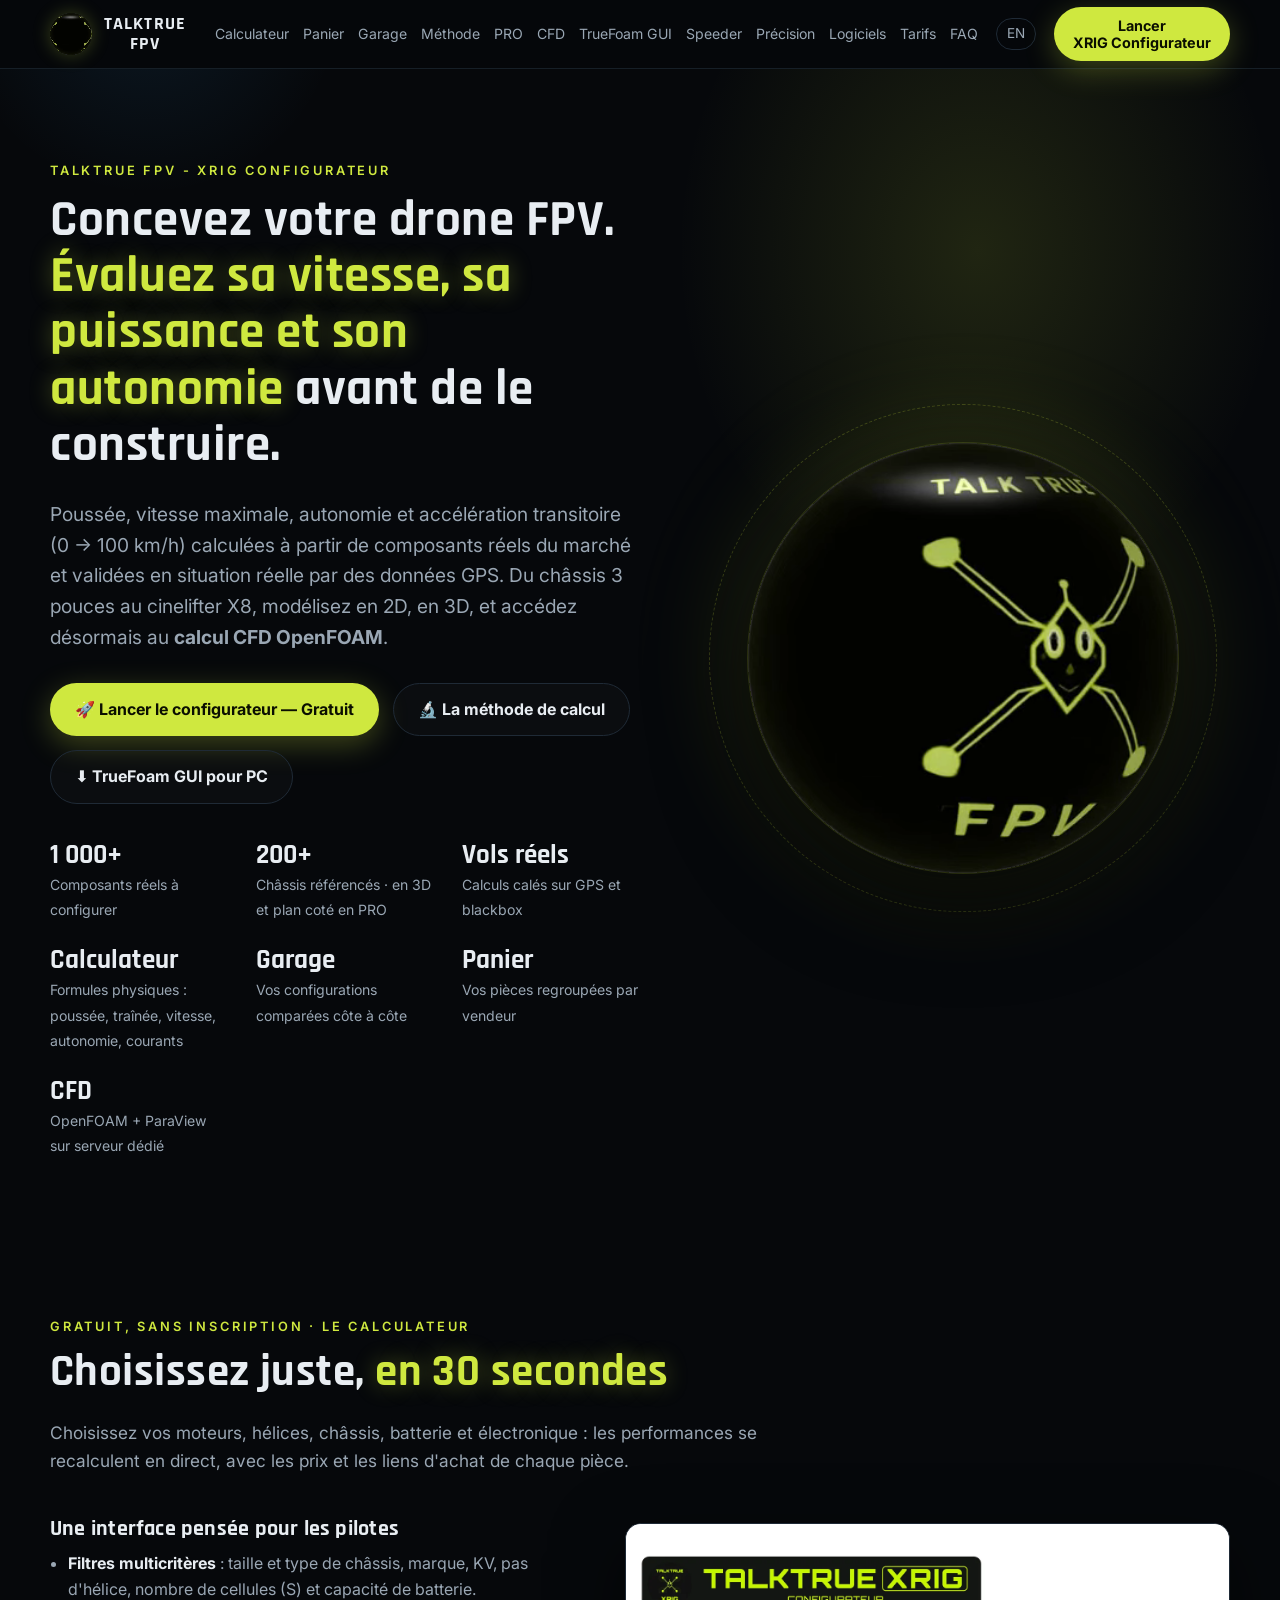
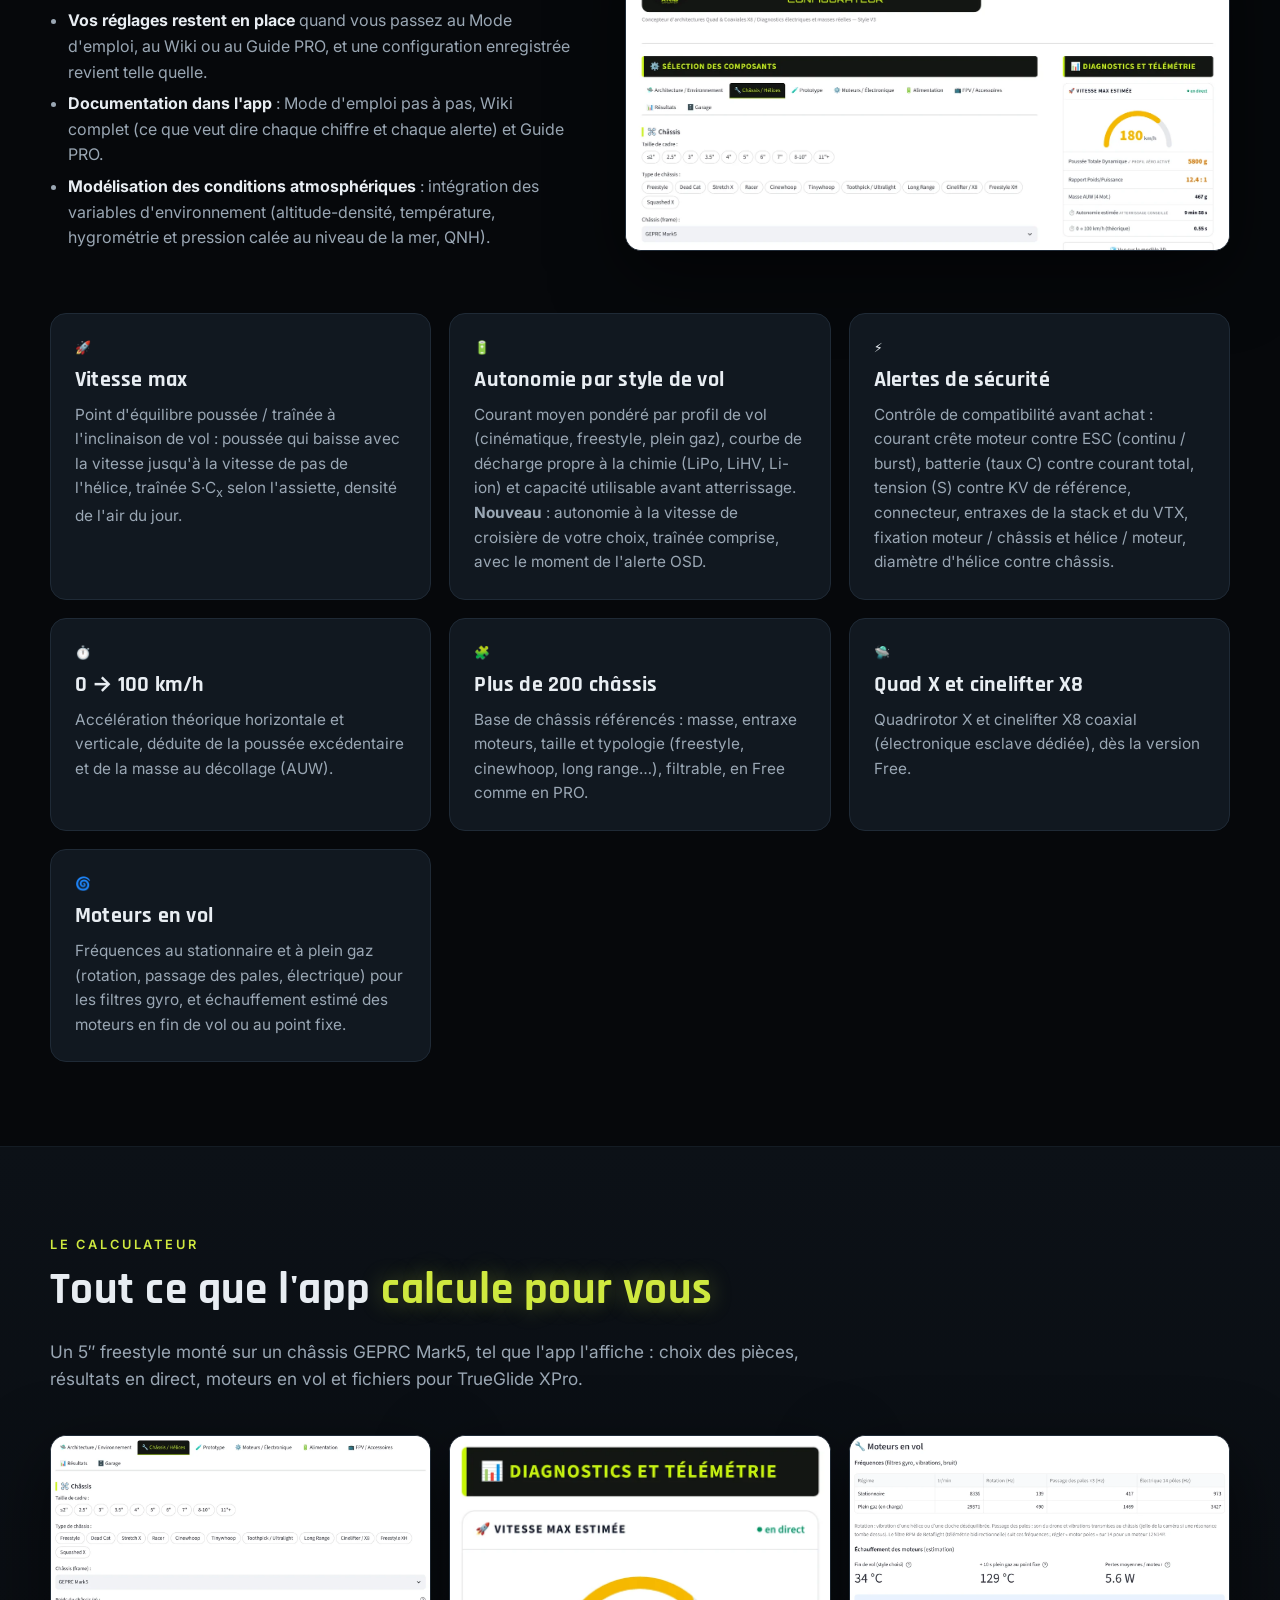
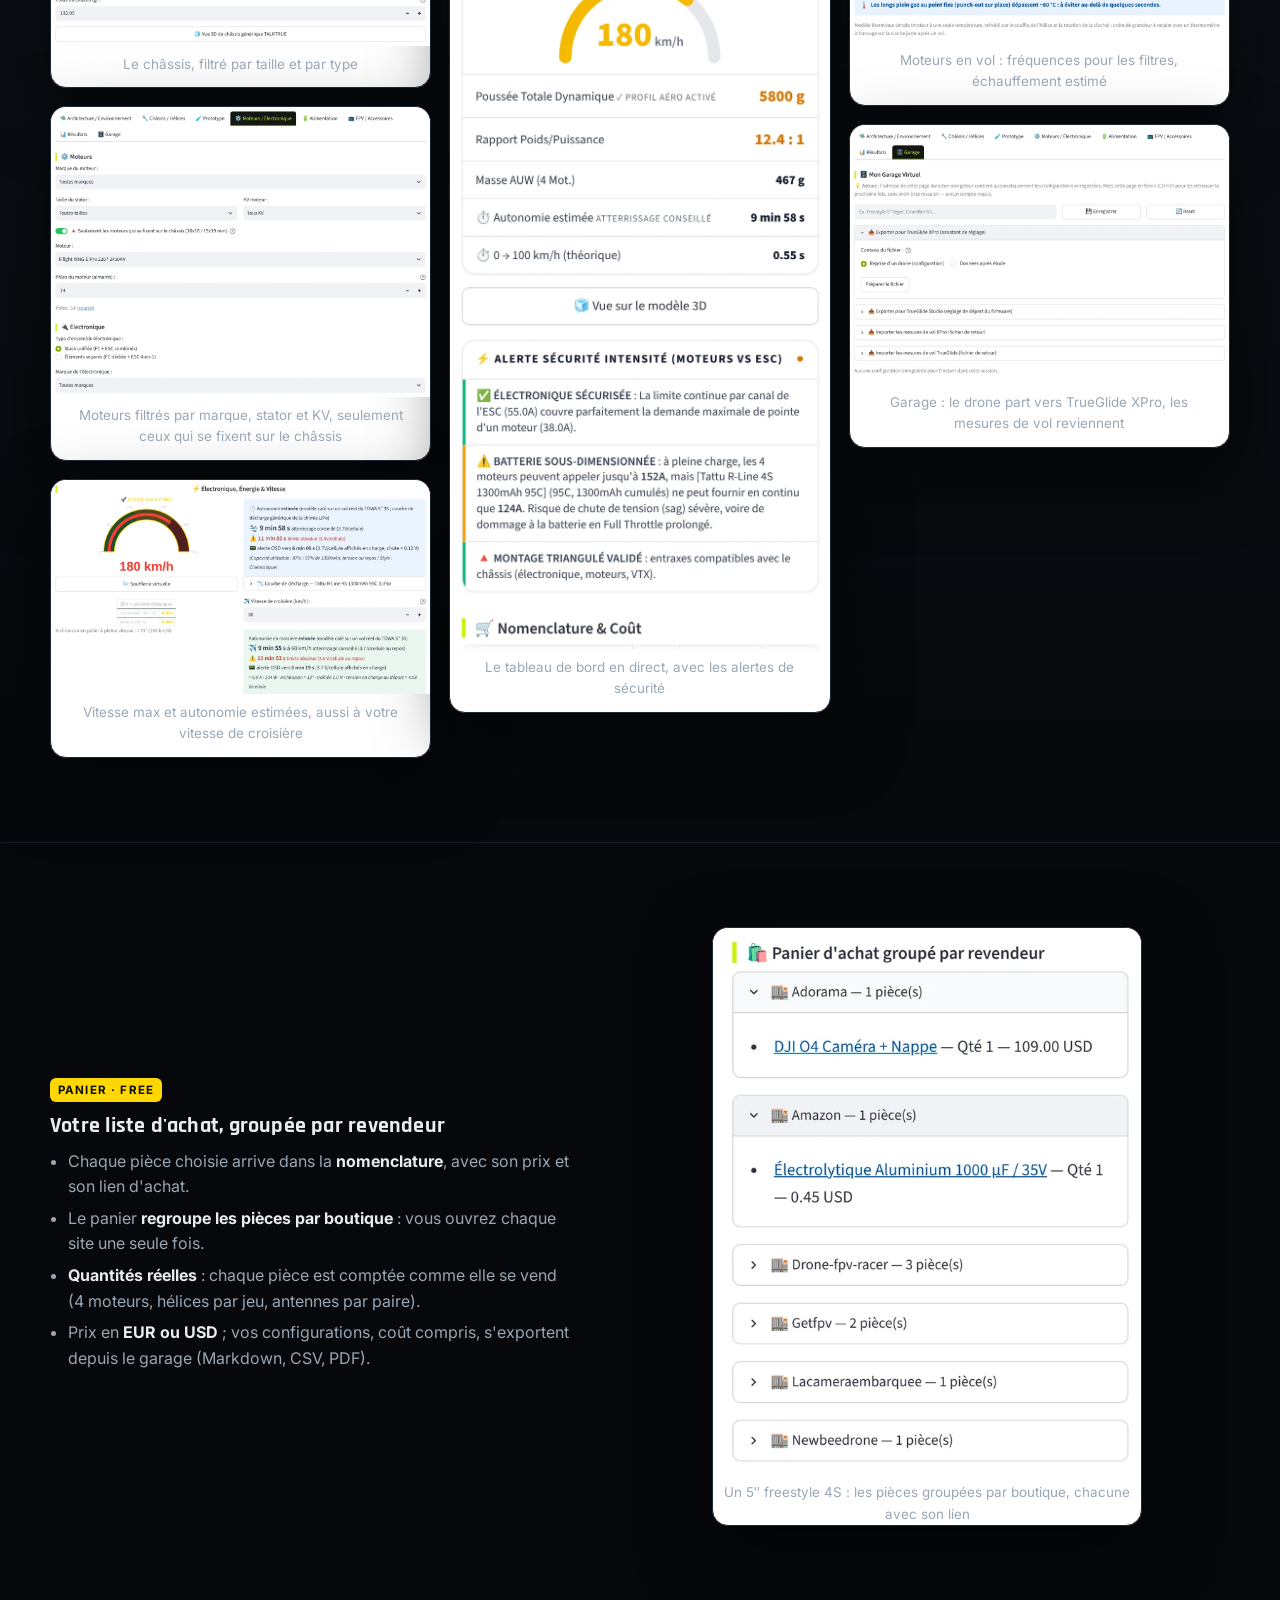
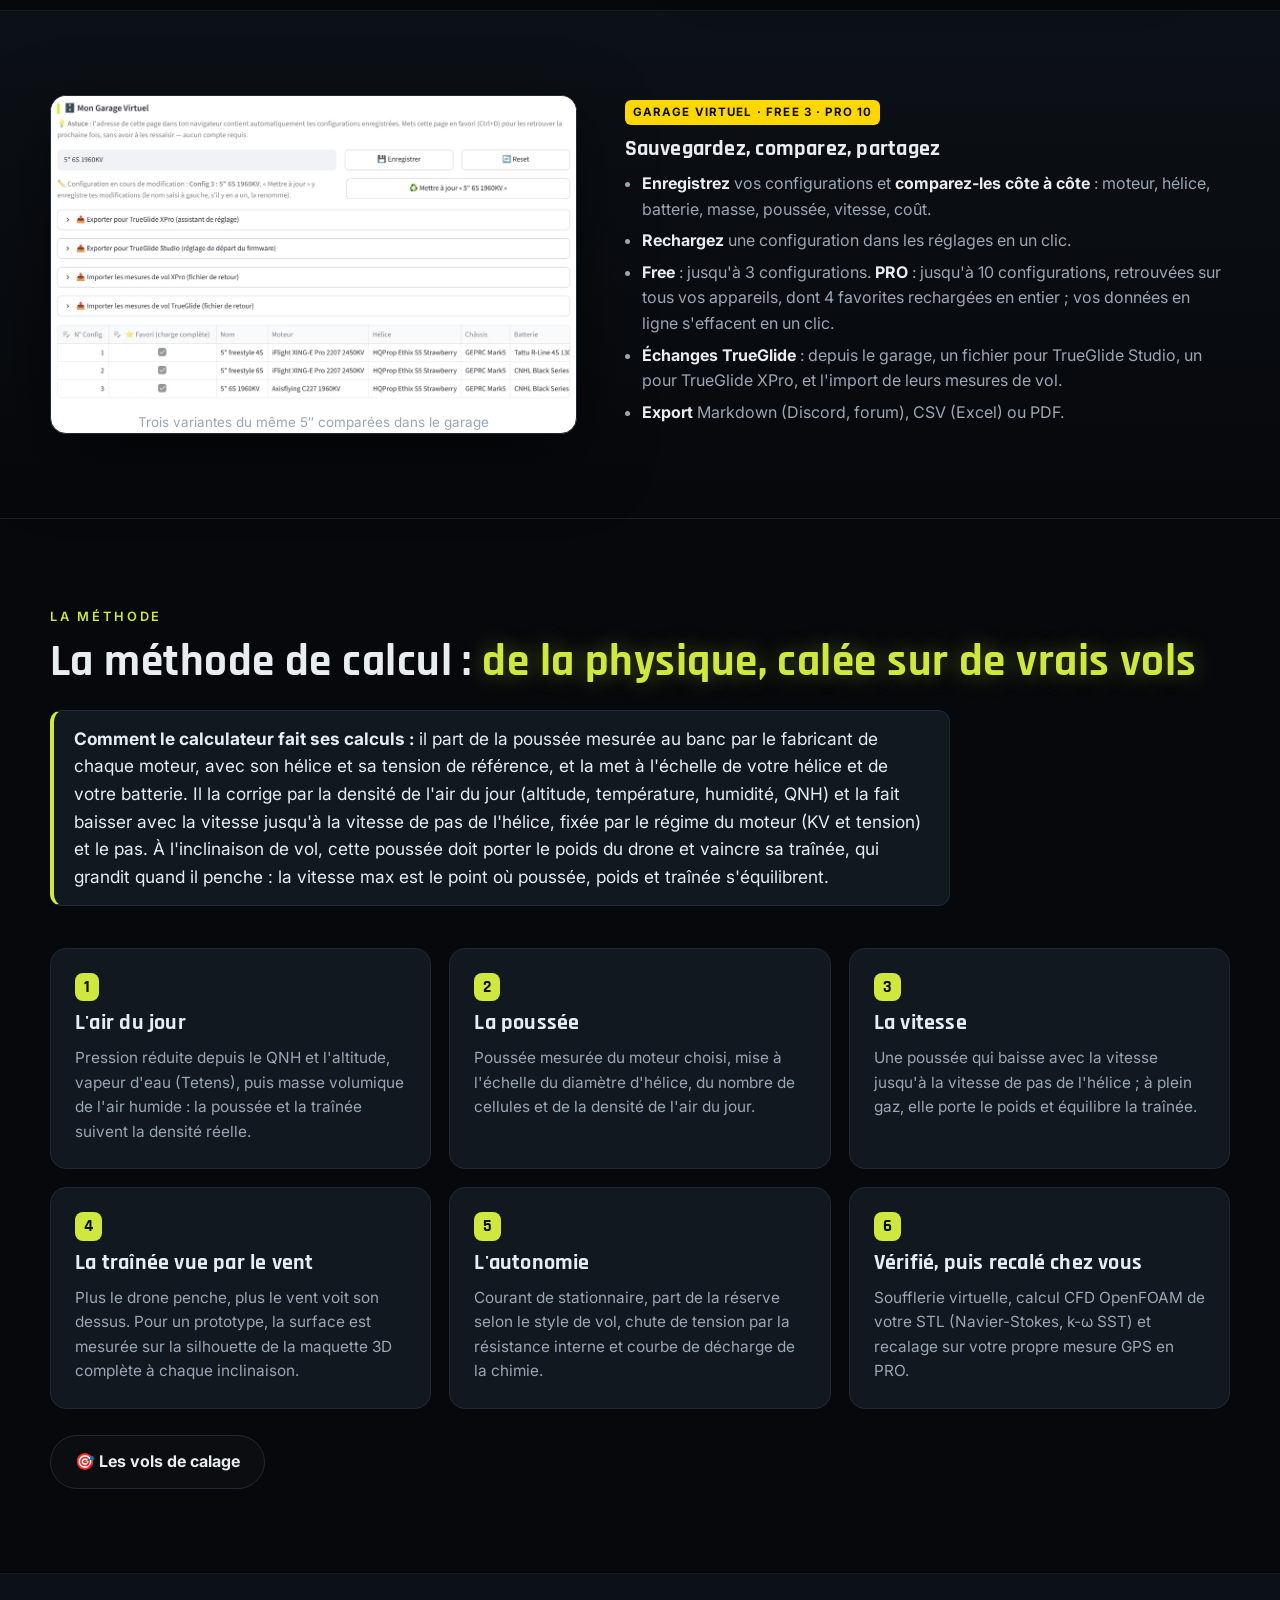
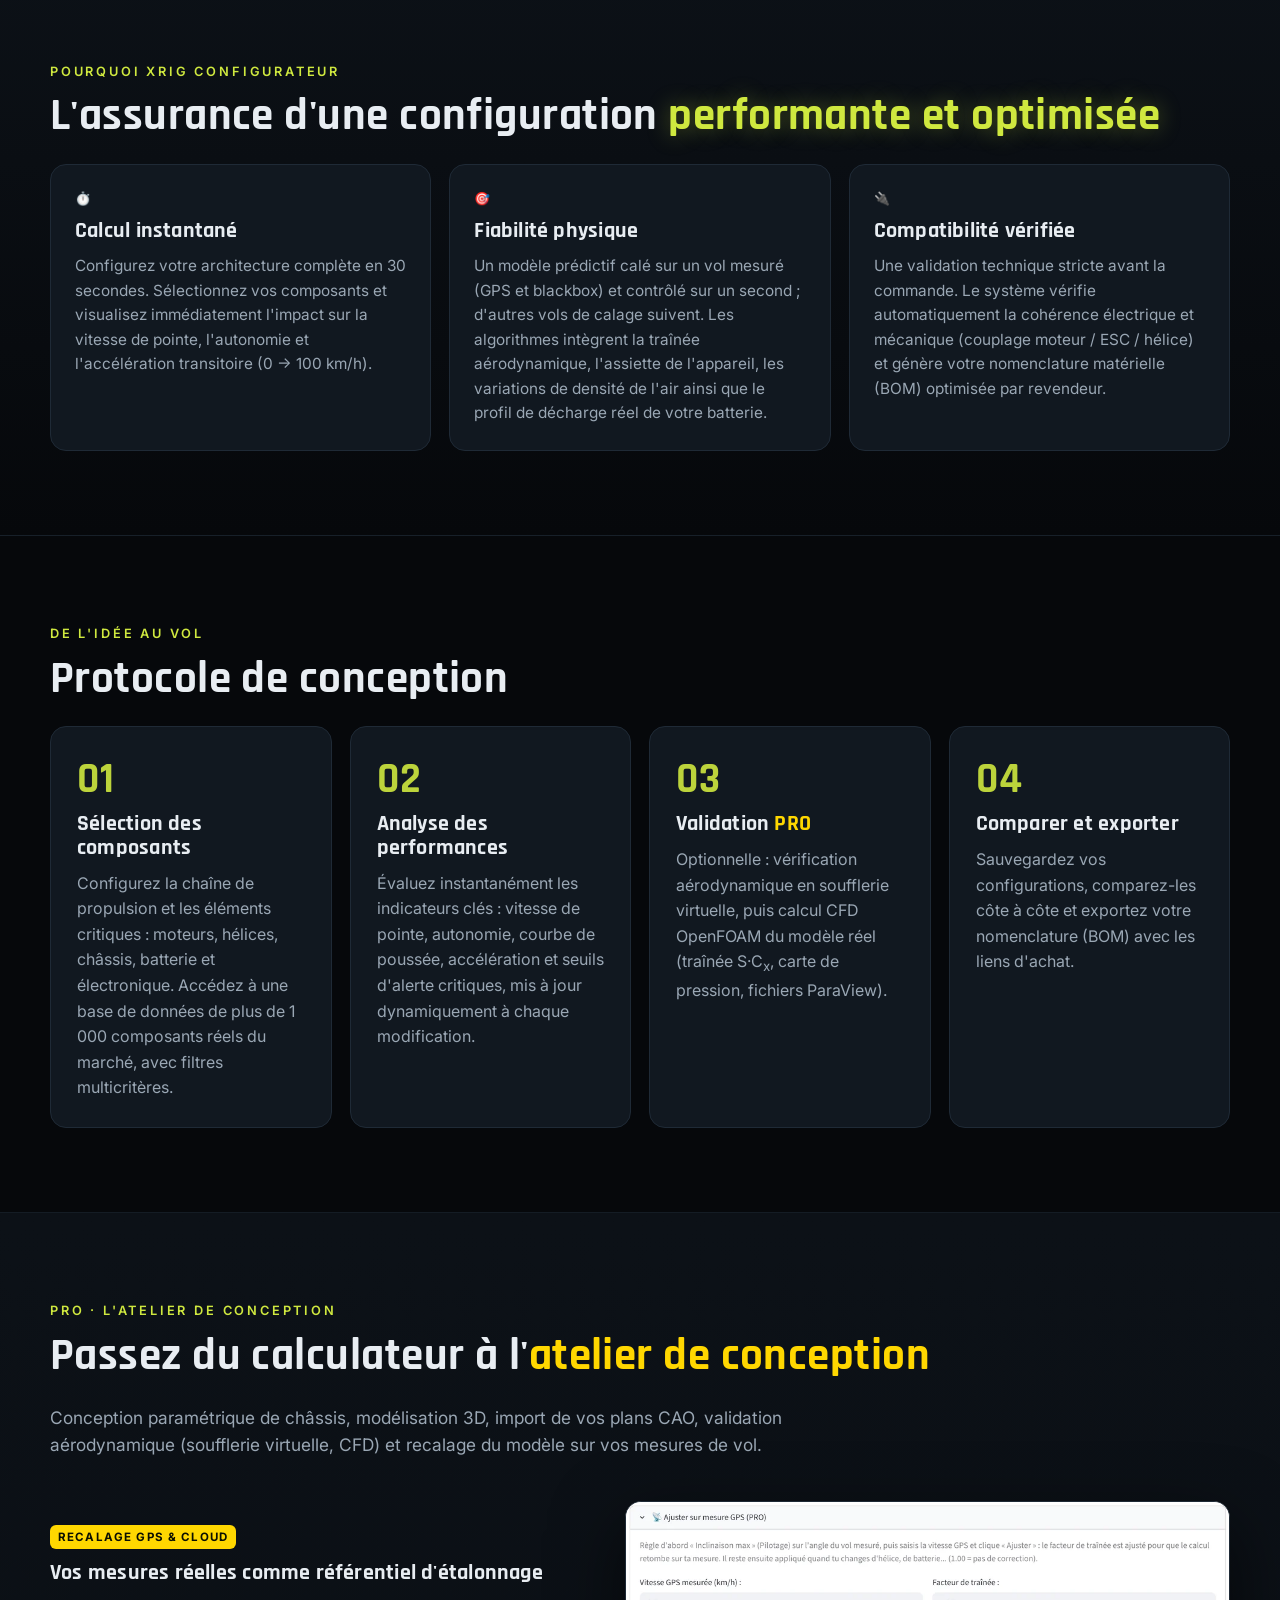
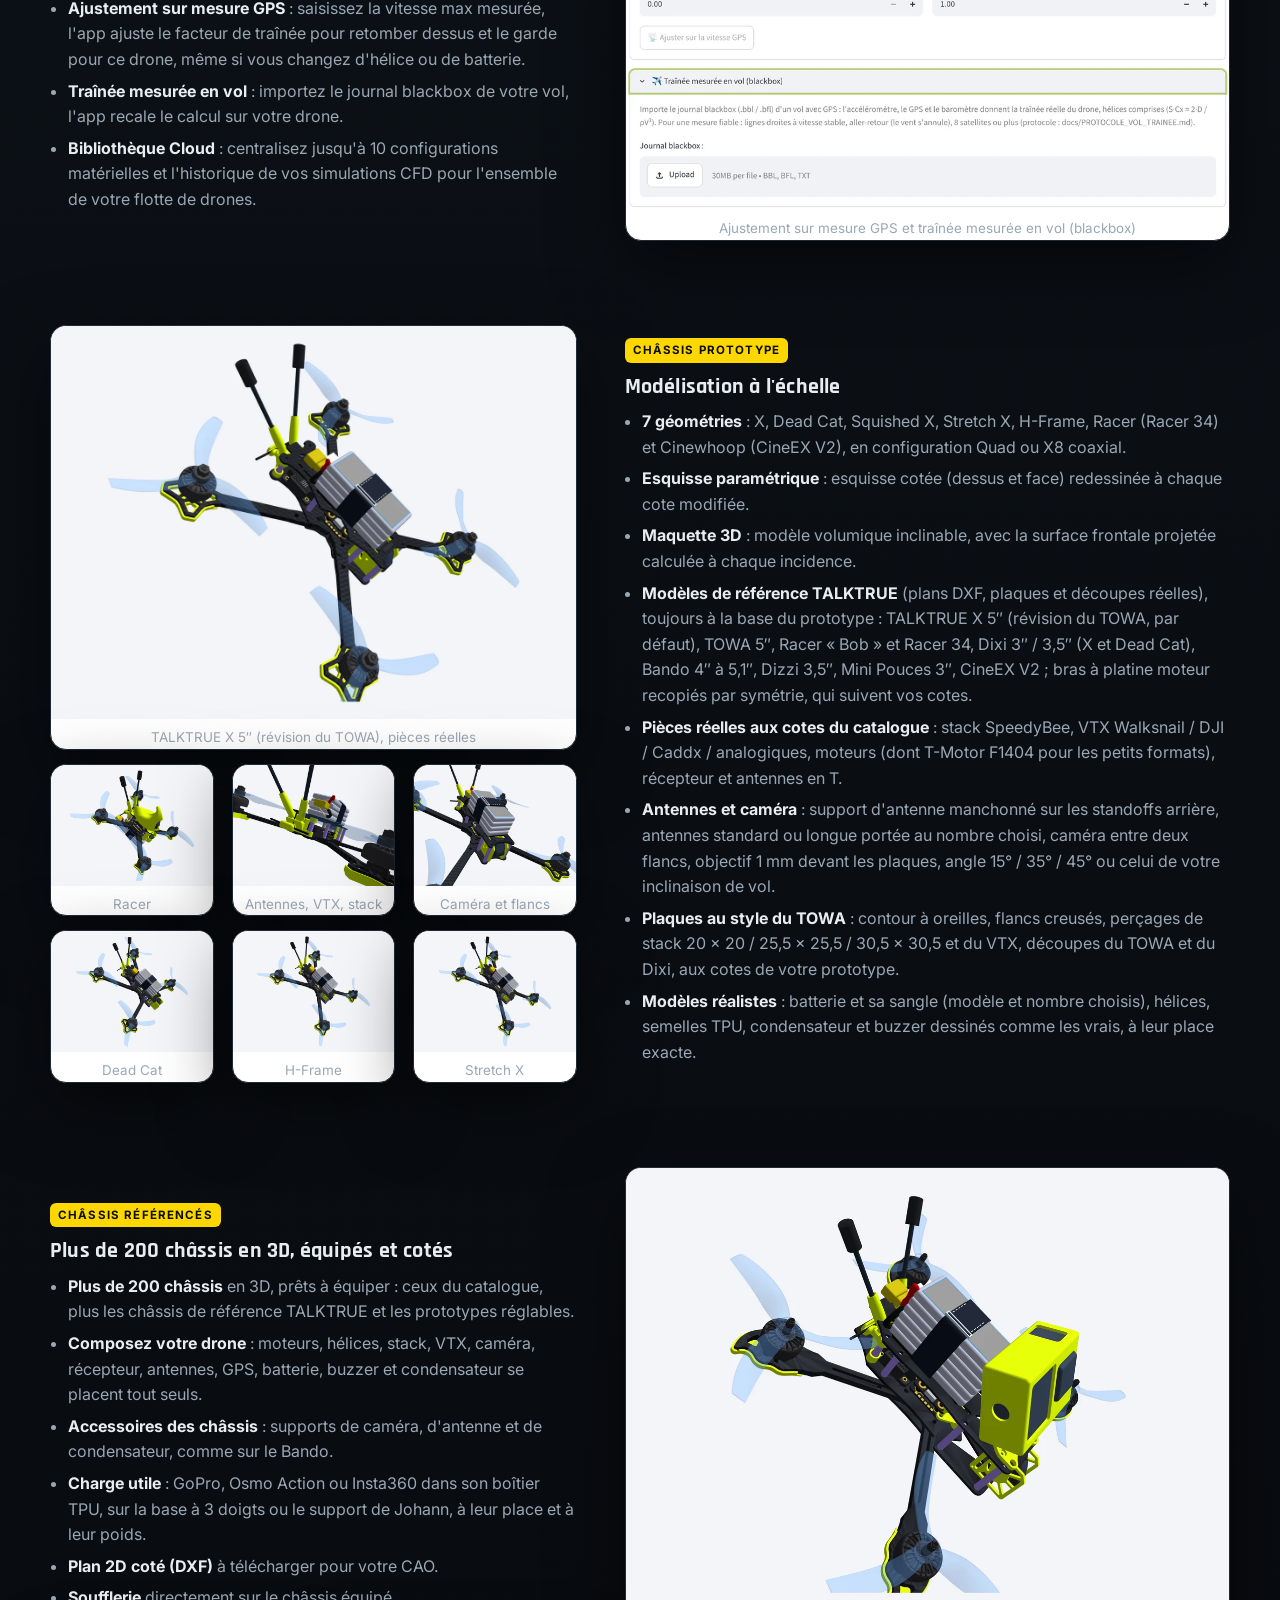
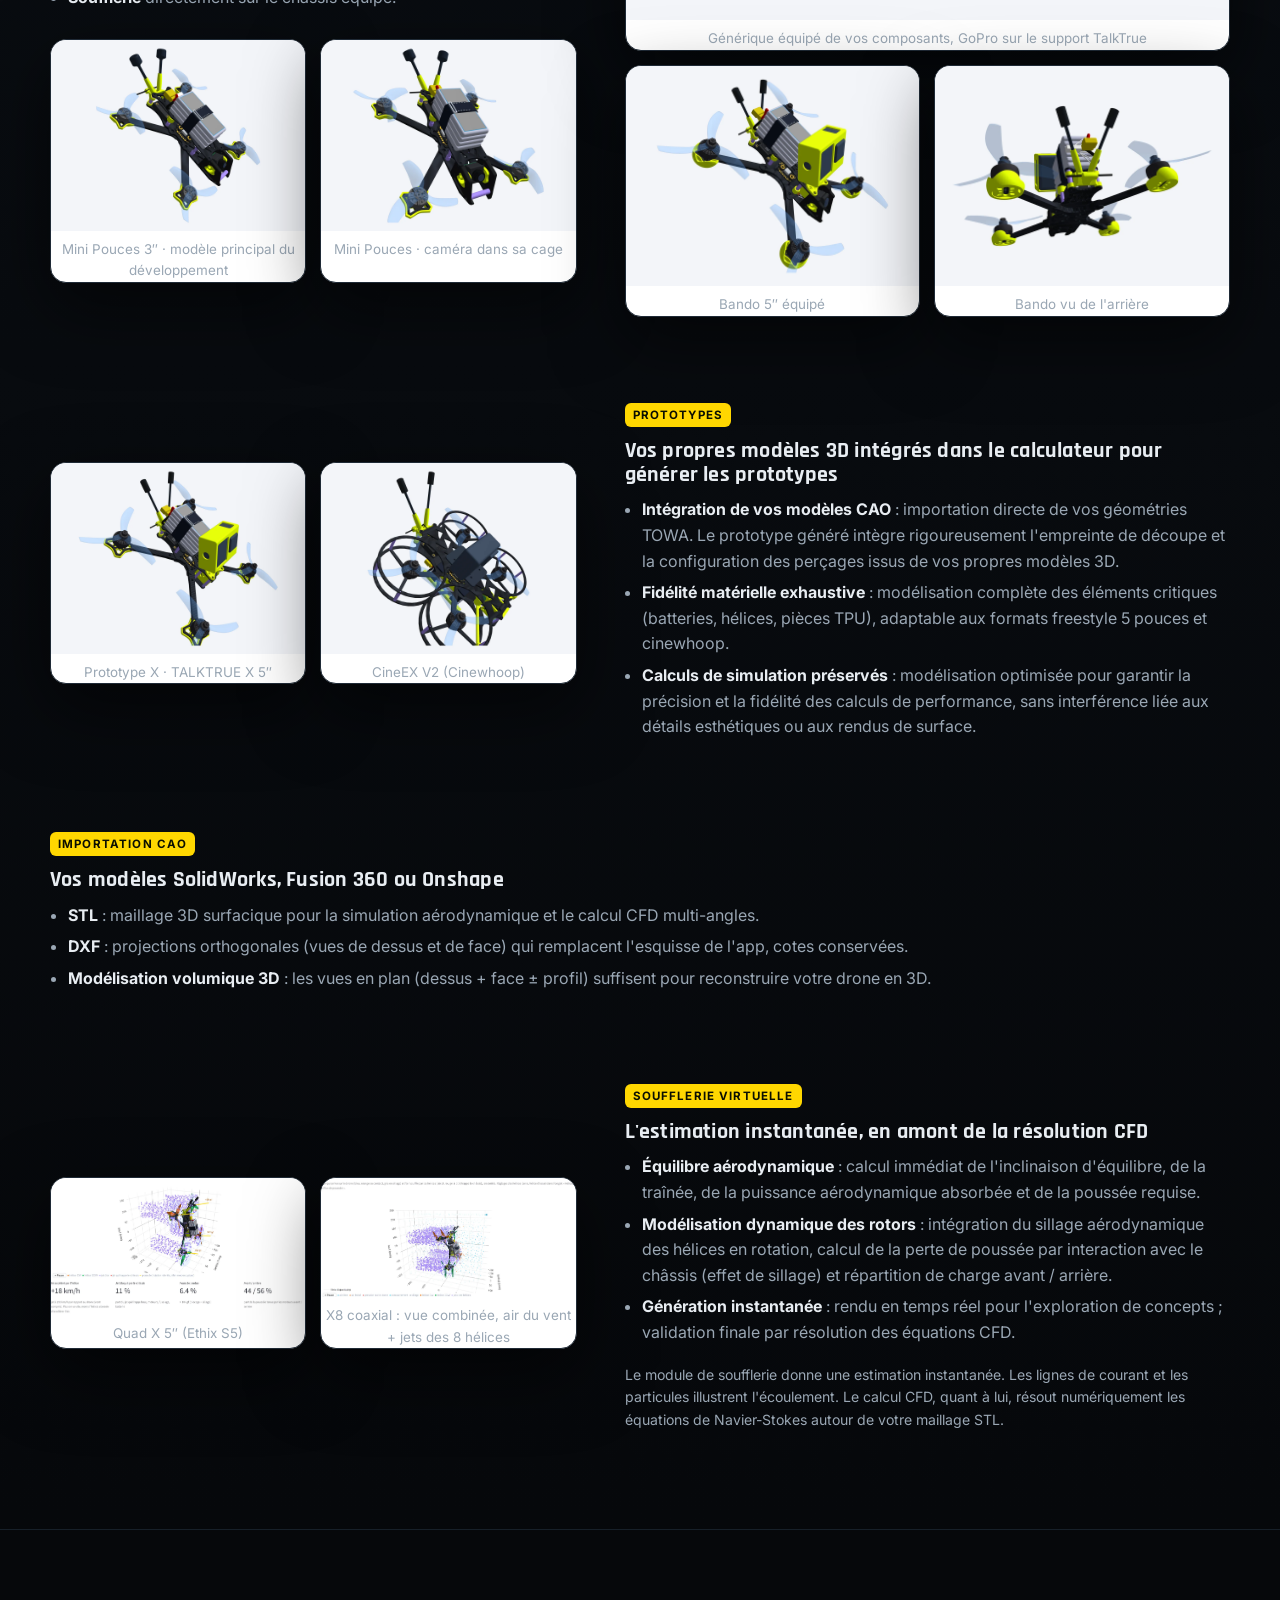
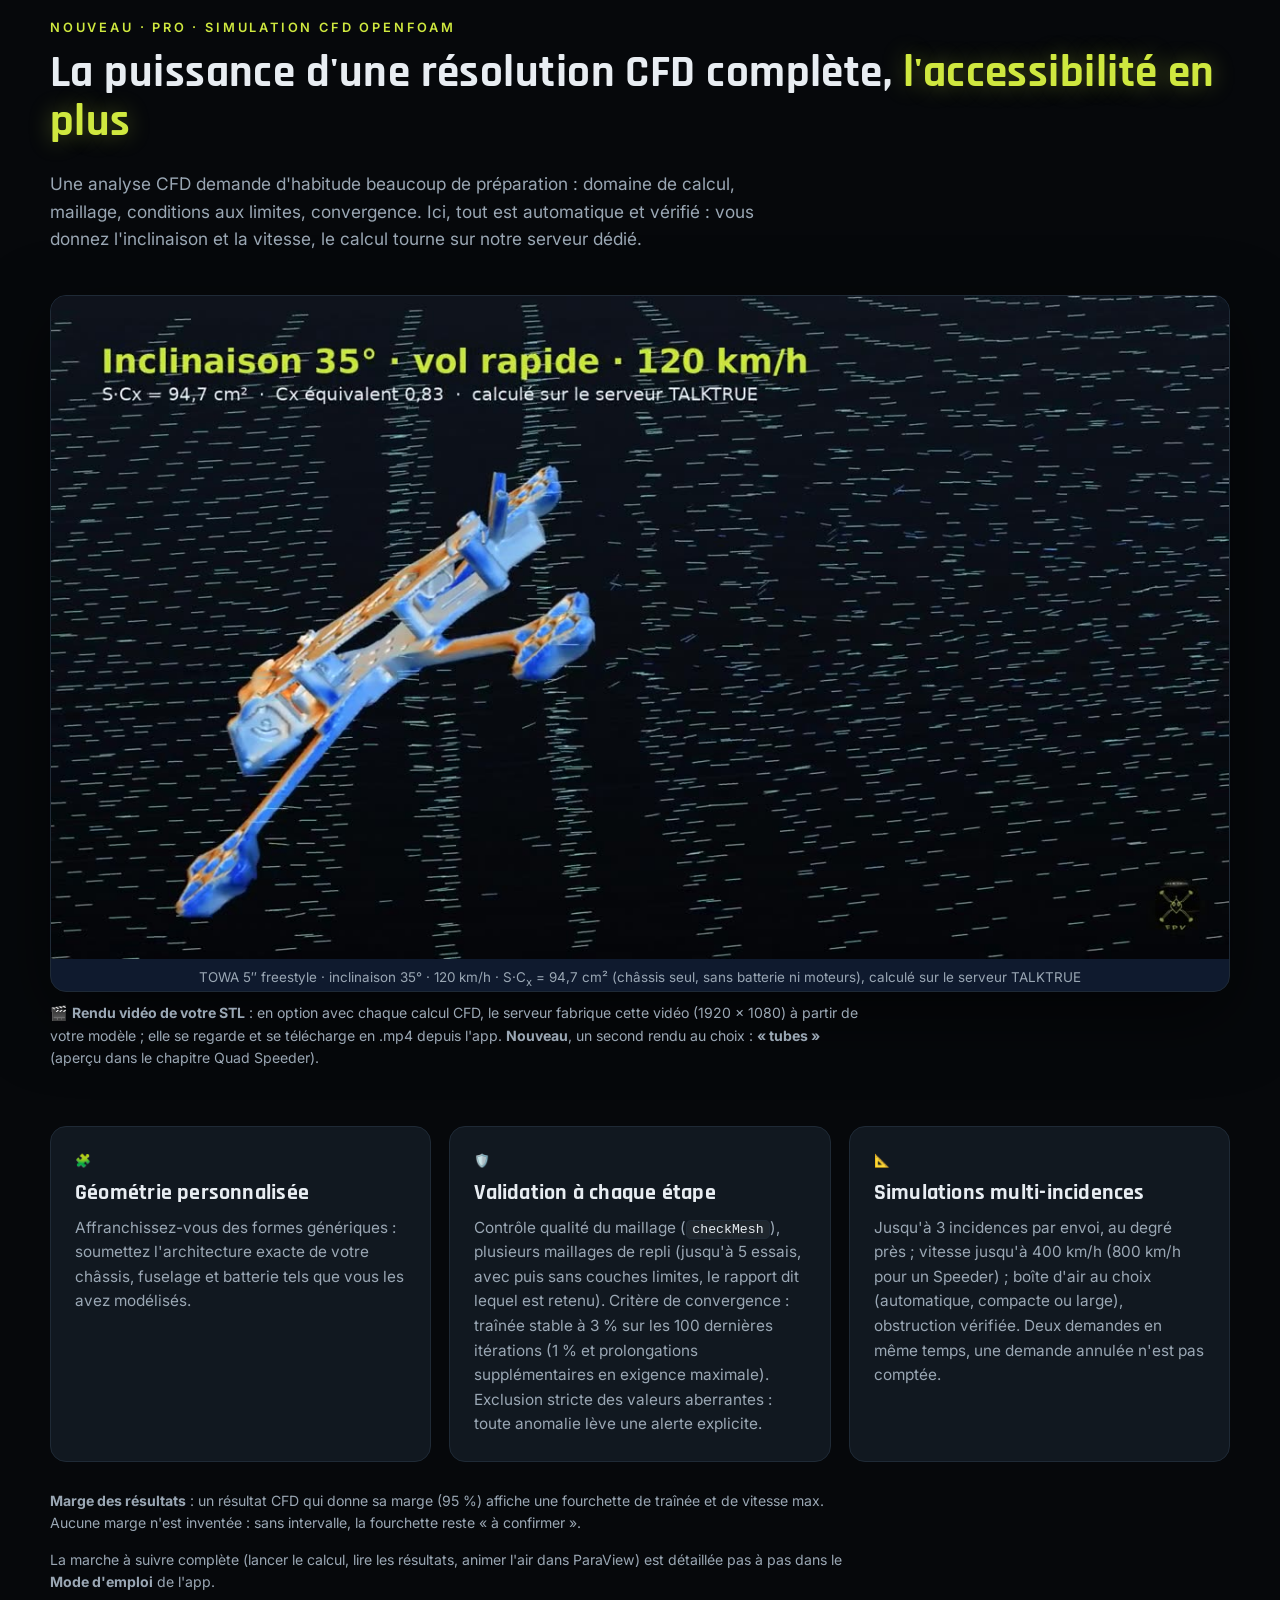
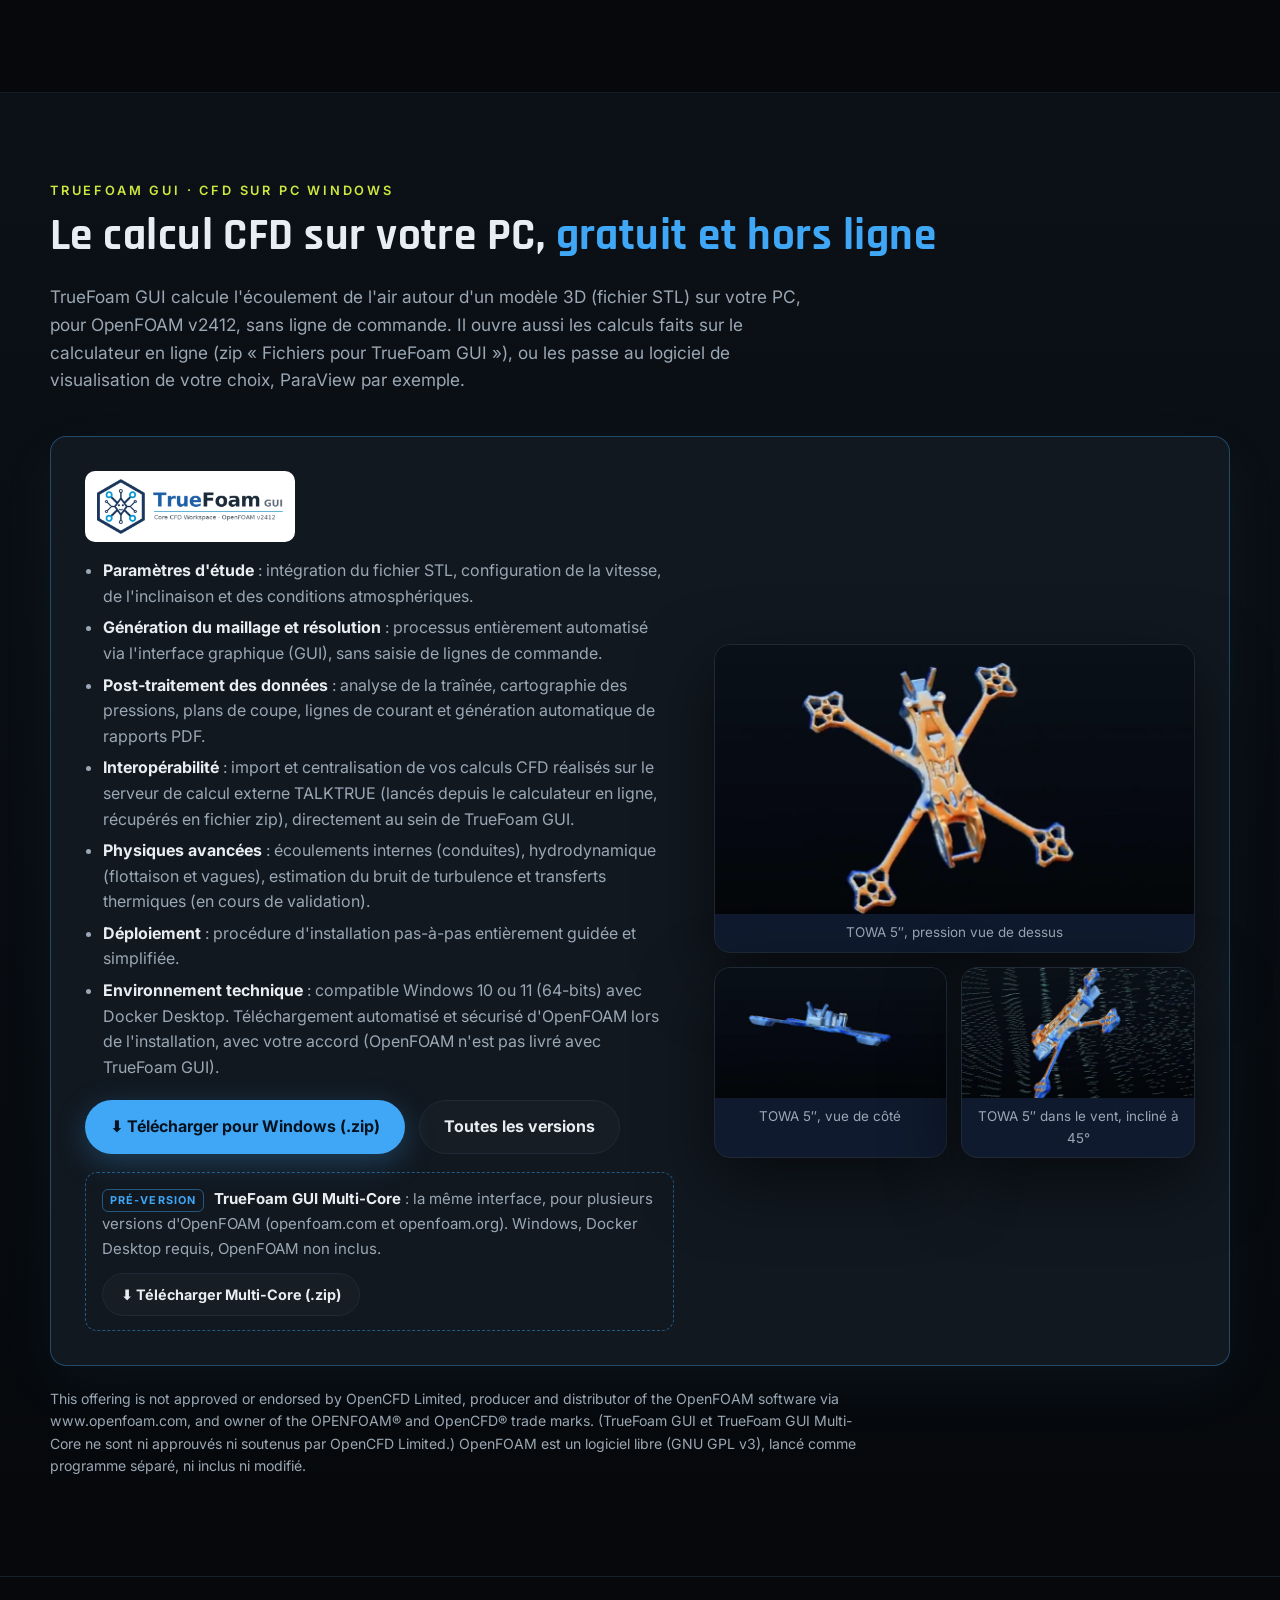
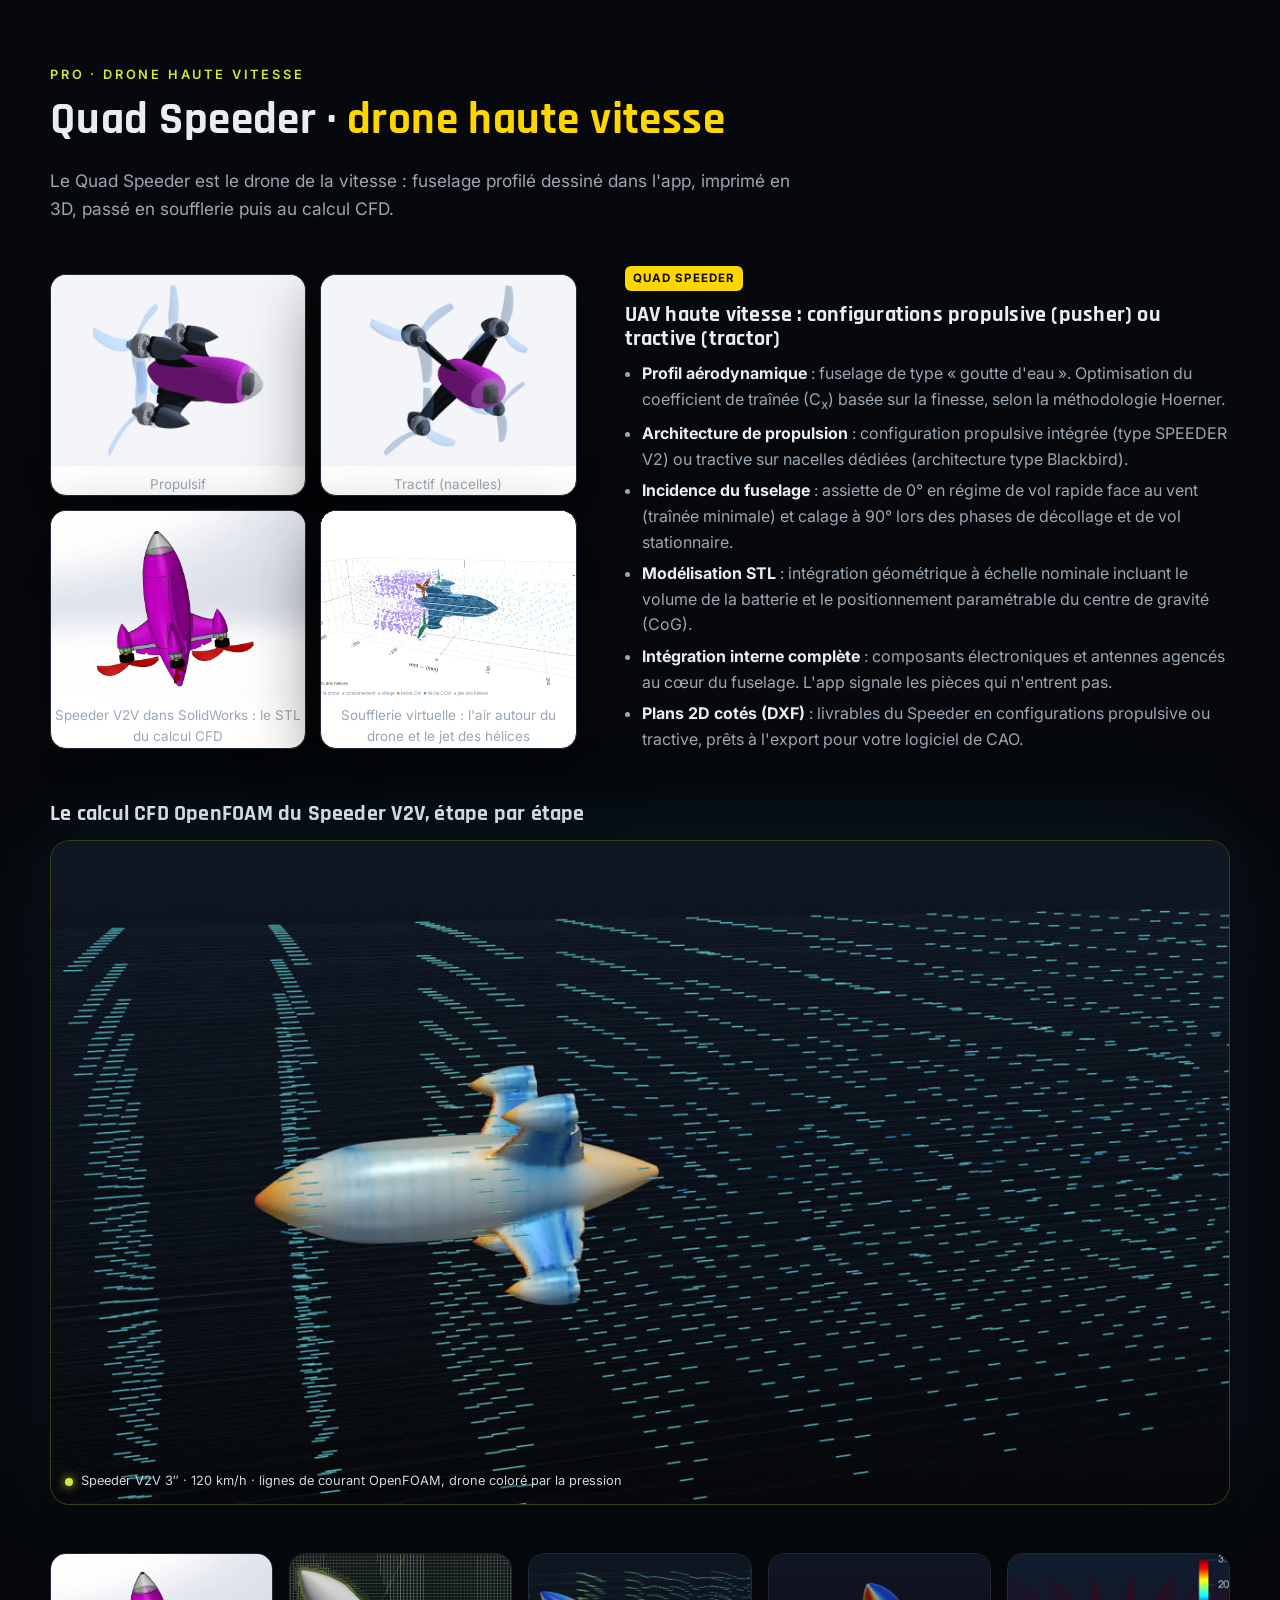
==== commit 4ac273af: "Logo partenaire CaddxFPV au-dessus du titre final (FR / EN)" ====
--- a/index.html
+++ b/index.html
@@ -783,6 +783,7 @@
 
 <section class="appel">
   <div class="conteneur">
+    <div style="text-align:center;margin-bottom:34px"><div style="font-size:.72em;letter-spacing:.14em;opacity:.6;margin-bottom:10px">PARTENAIRE</div><img src="assets/partenaires/caddx_logo_blanc.png" alt="CaddxFPV" loading="lazy" style="height:38px;width:auto;display:block;margin:0 auto"></div>
     <h2>De l'idée au vol, sans rien perdre en route</h2>
     <p>Choisissez vos pièces, lisez votre vitesse, comparez dans votre garage, puis achetez boutique par boutique.</p>
     <a class="bouton principal" href="https://talktrue-simulateur-performences-v4.streamlit.app/">🚀 Débuter gratuitement</a>
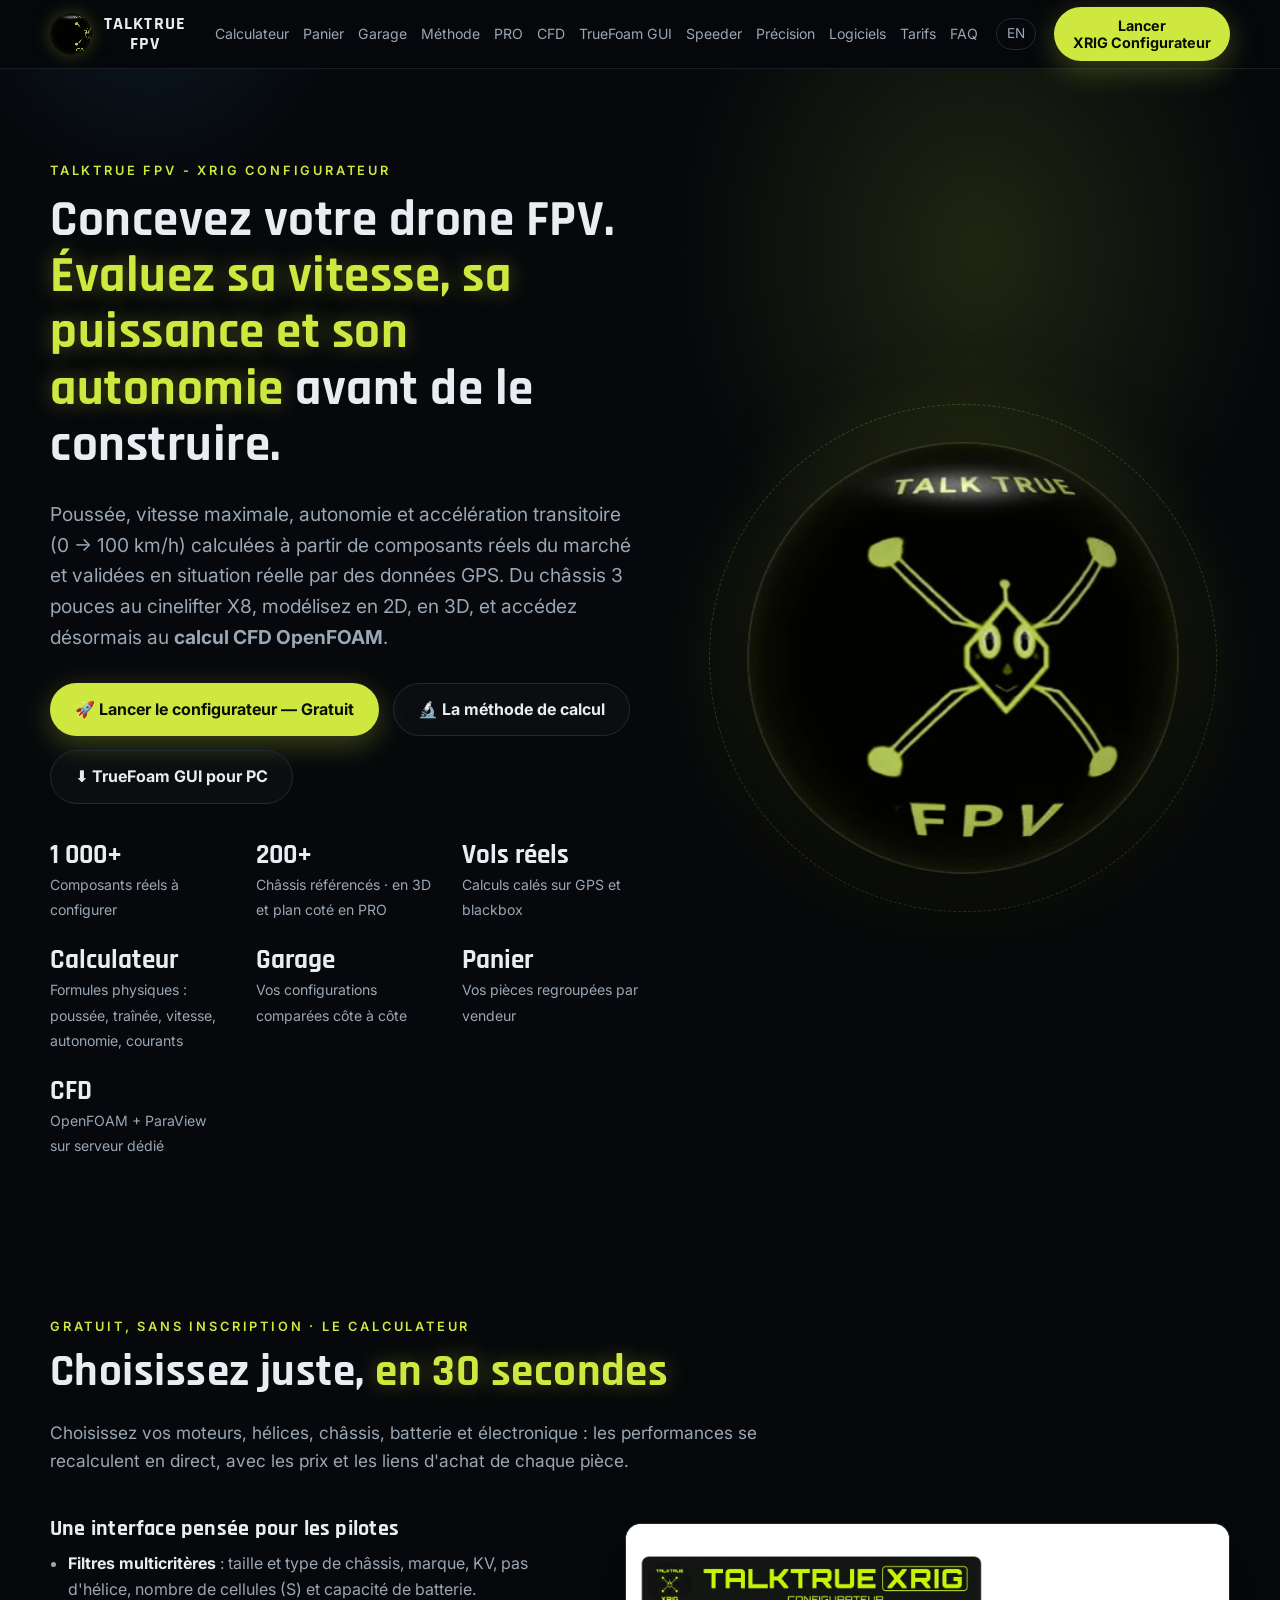
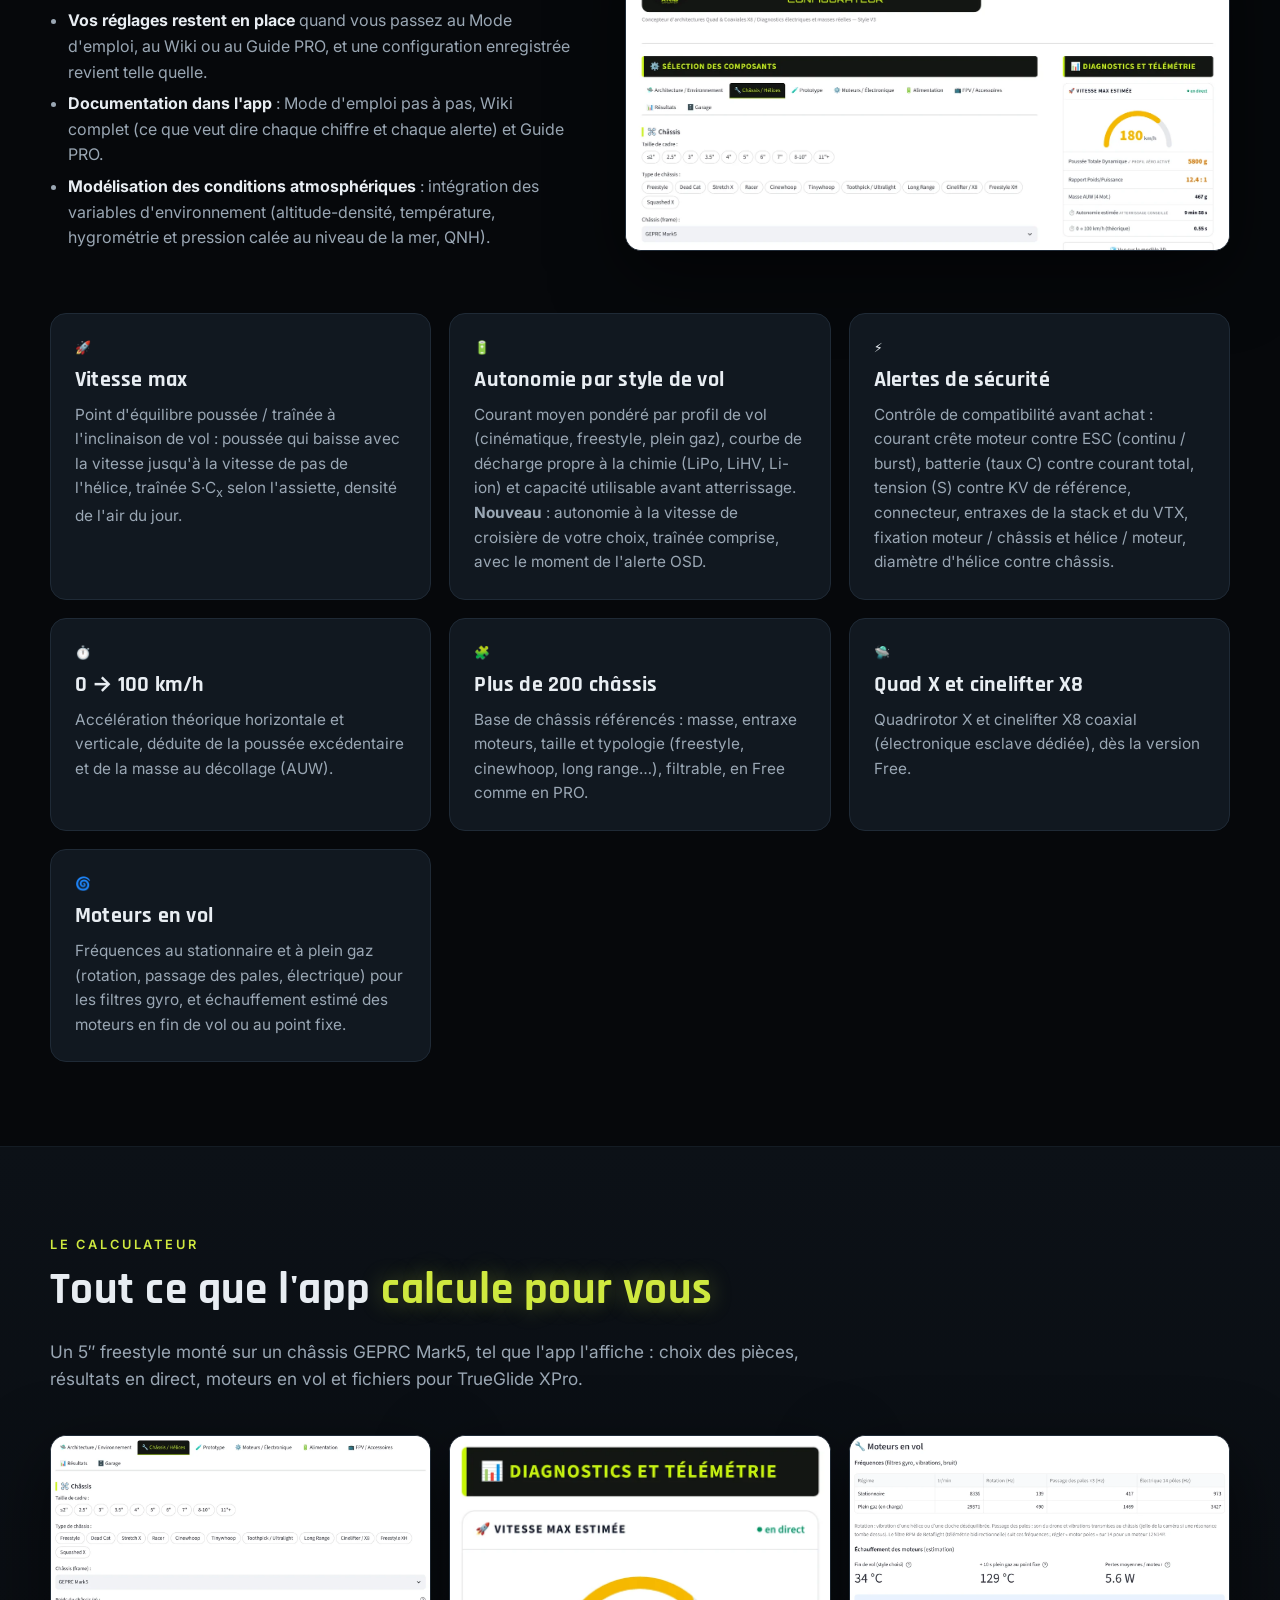
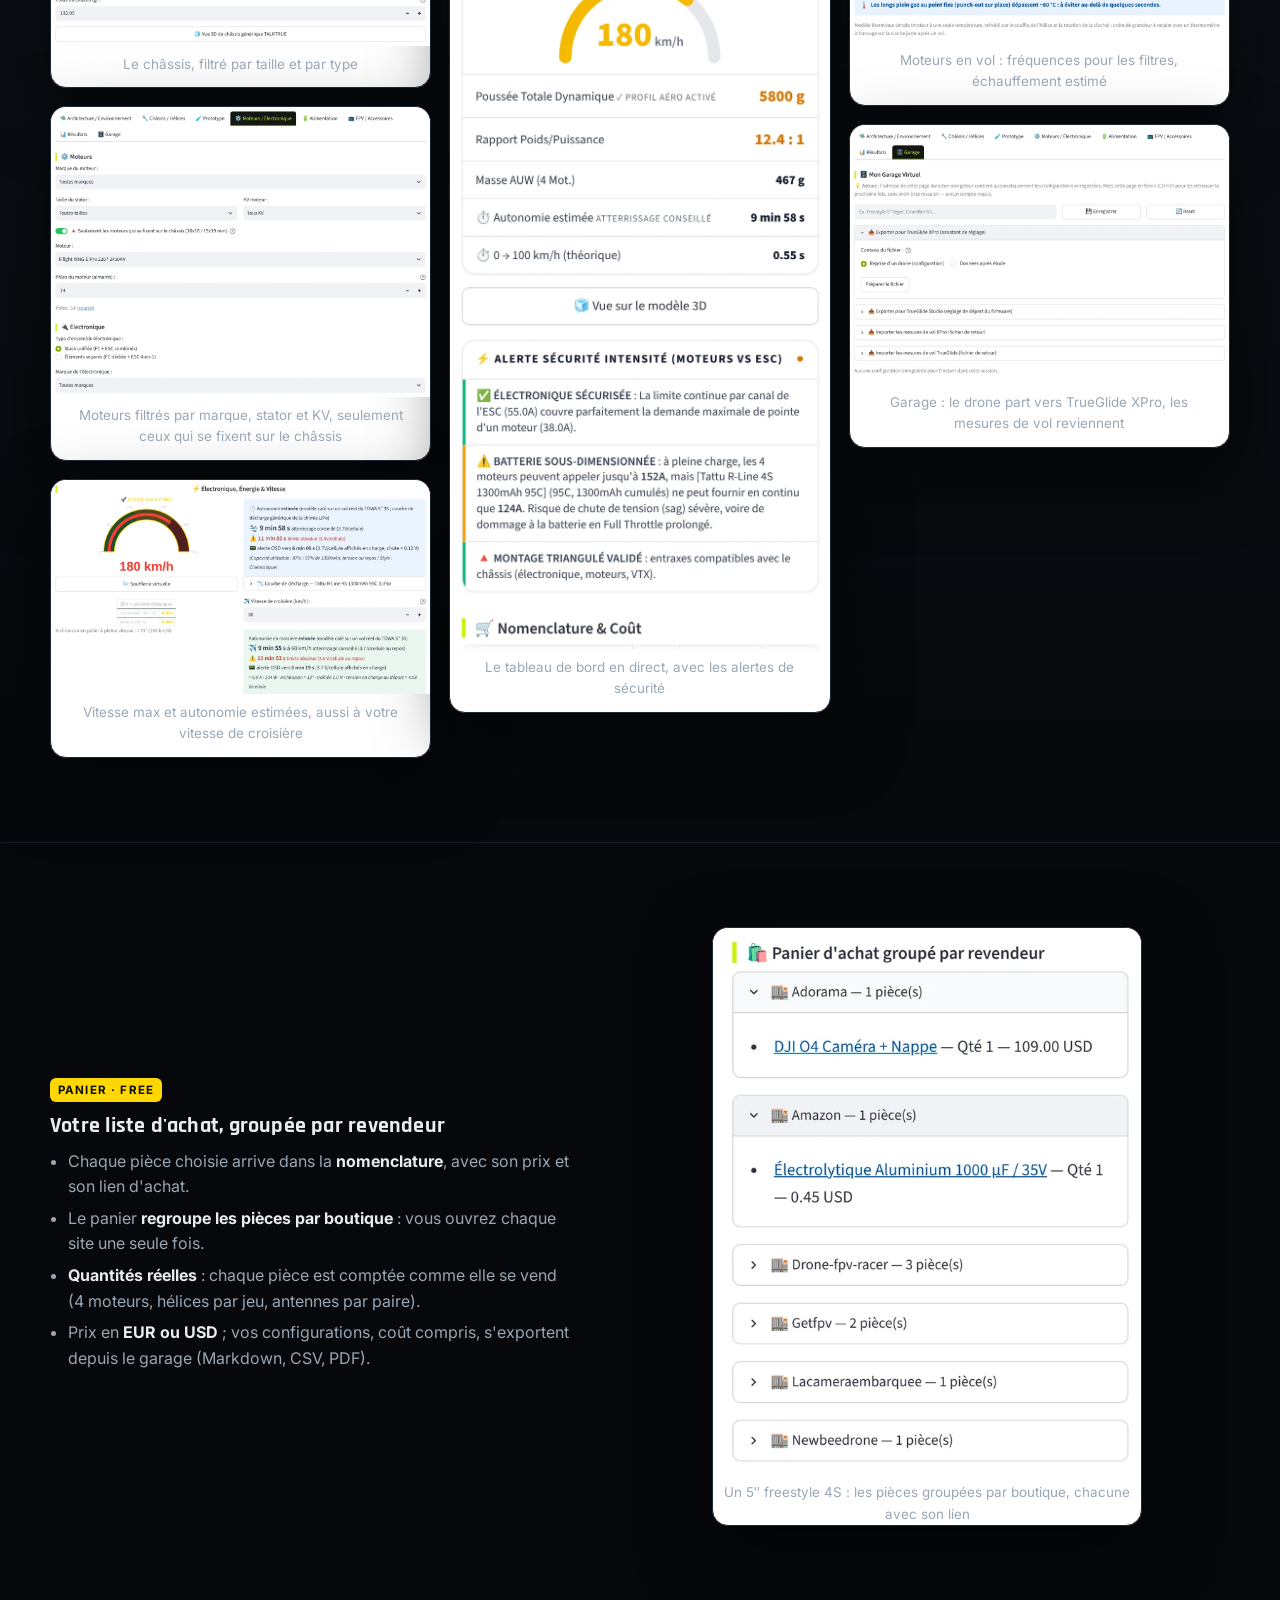
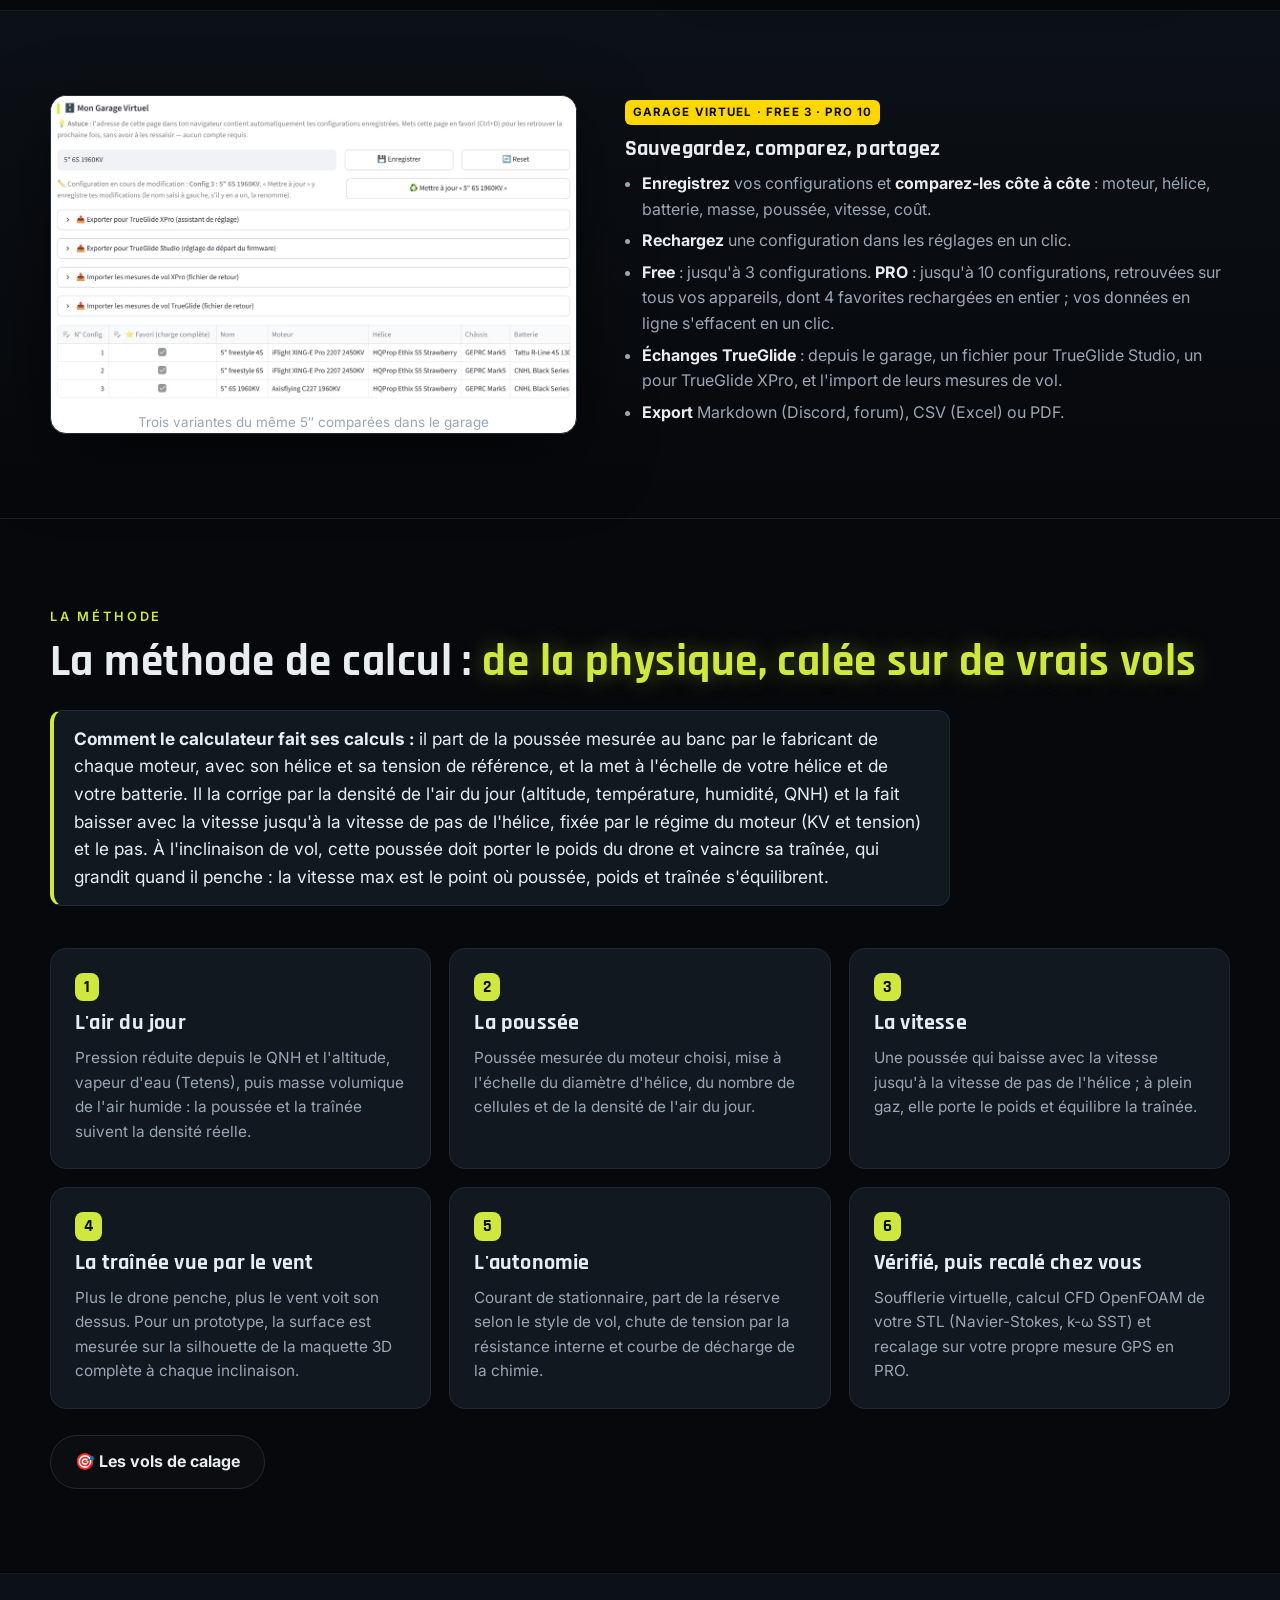
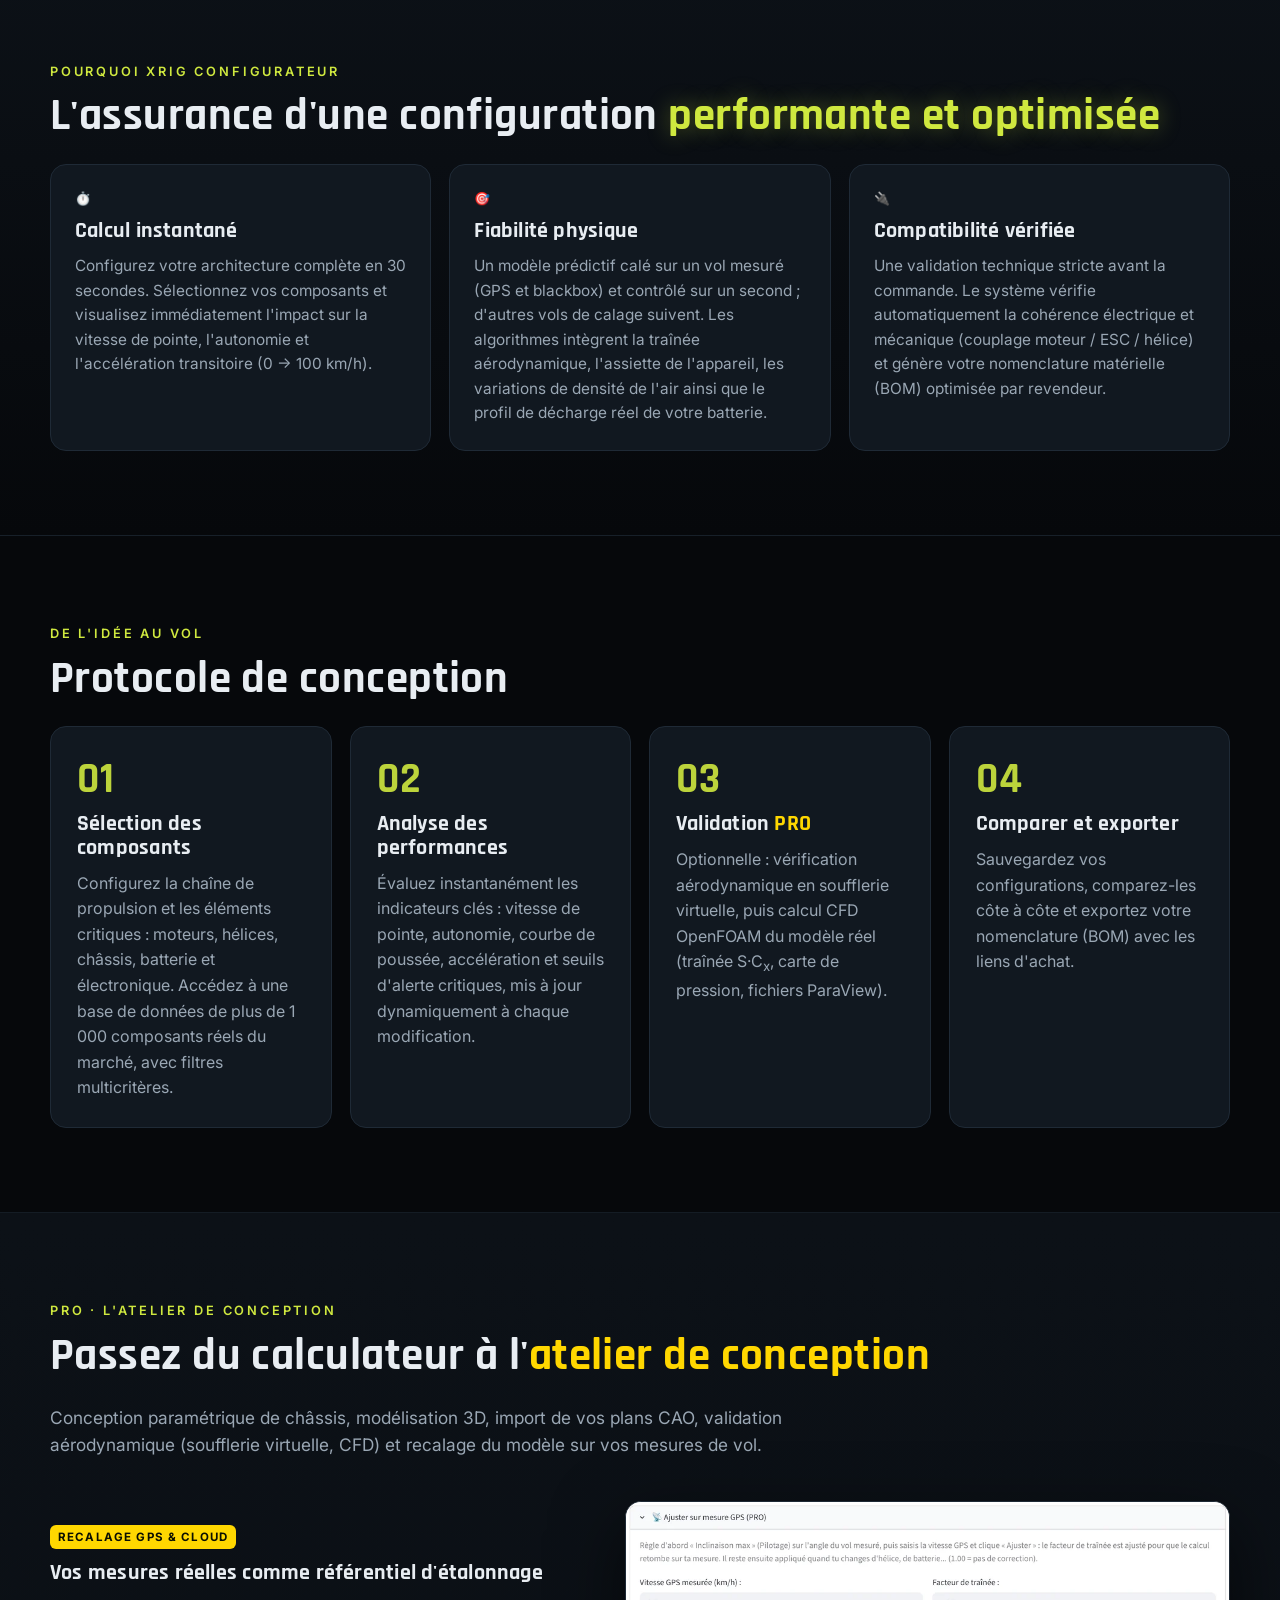
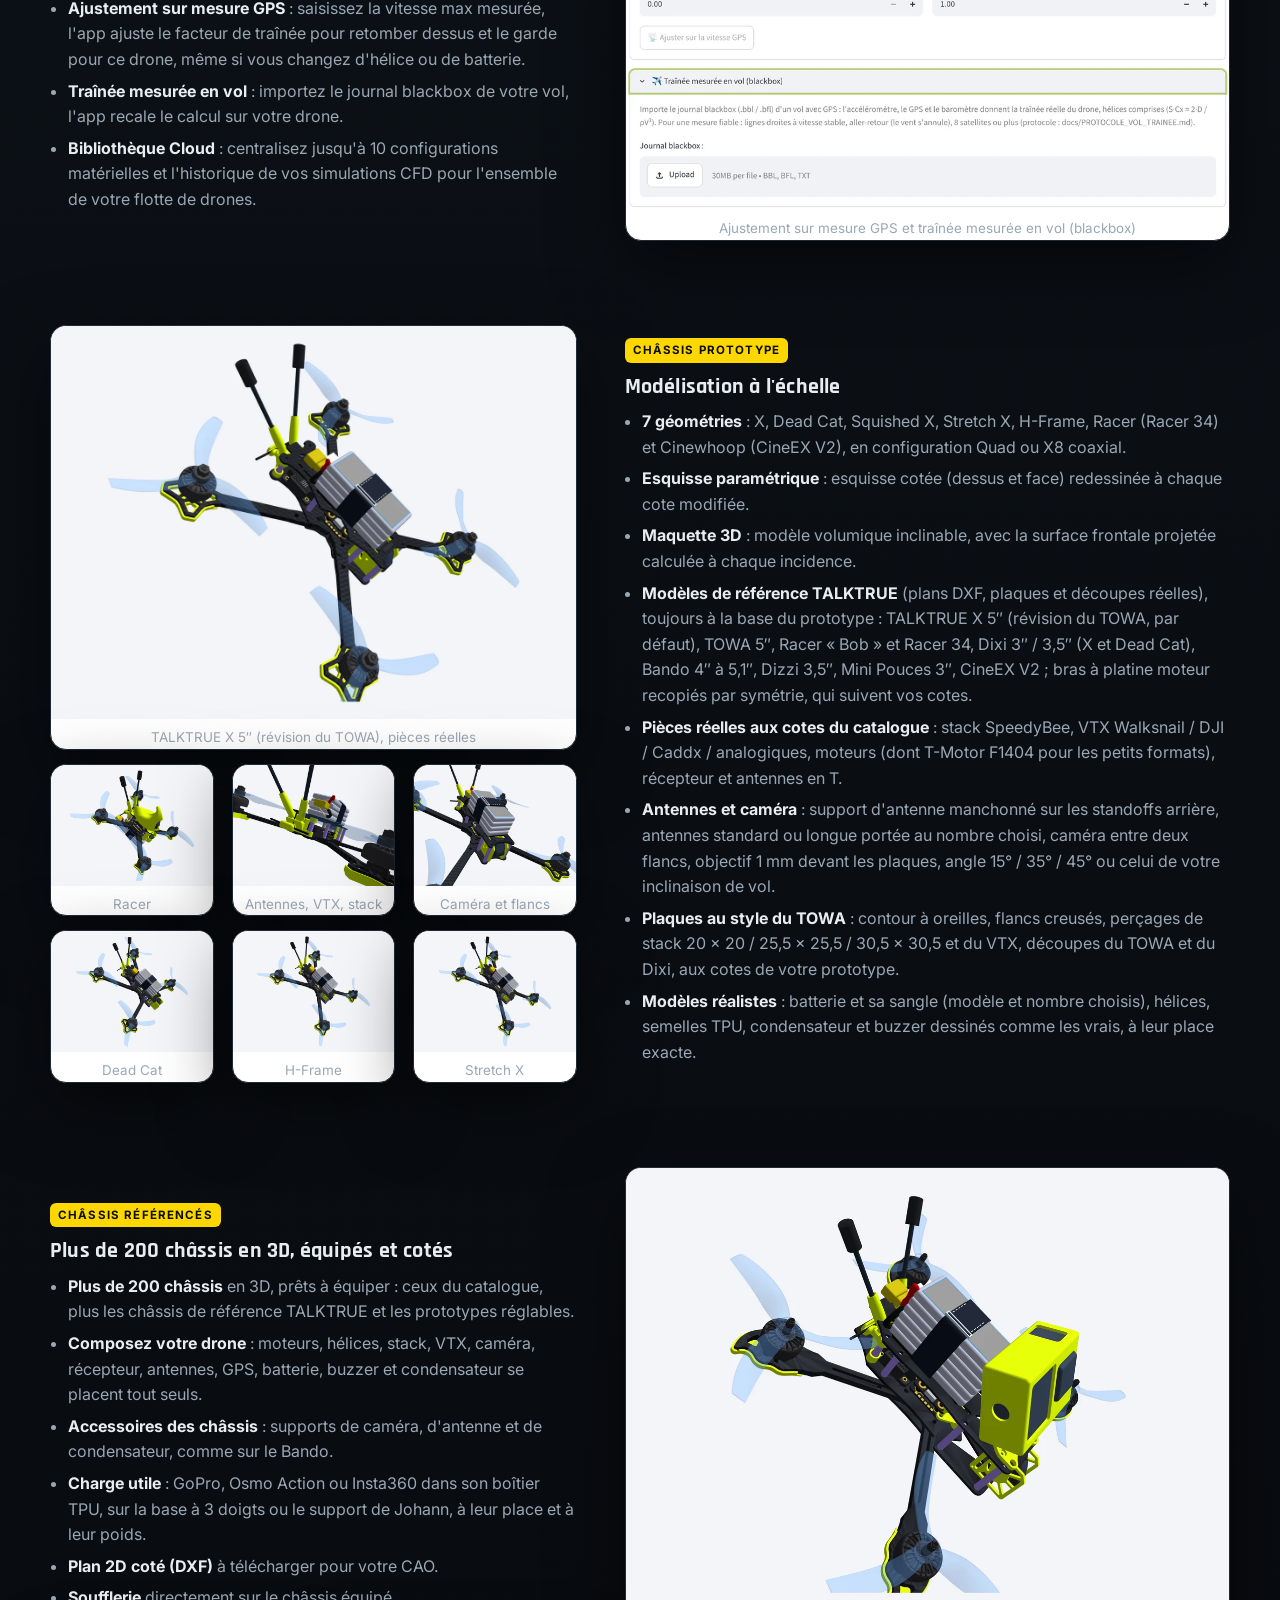
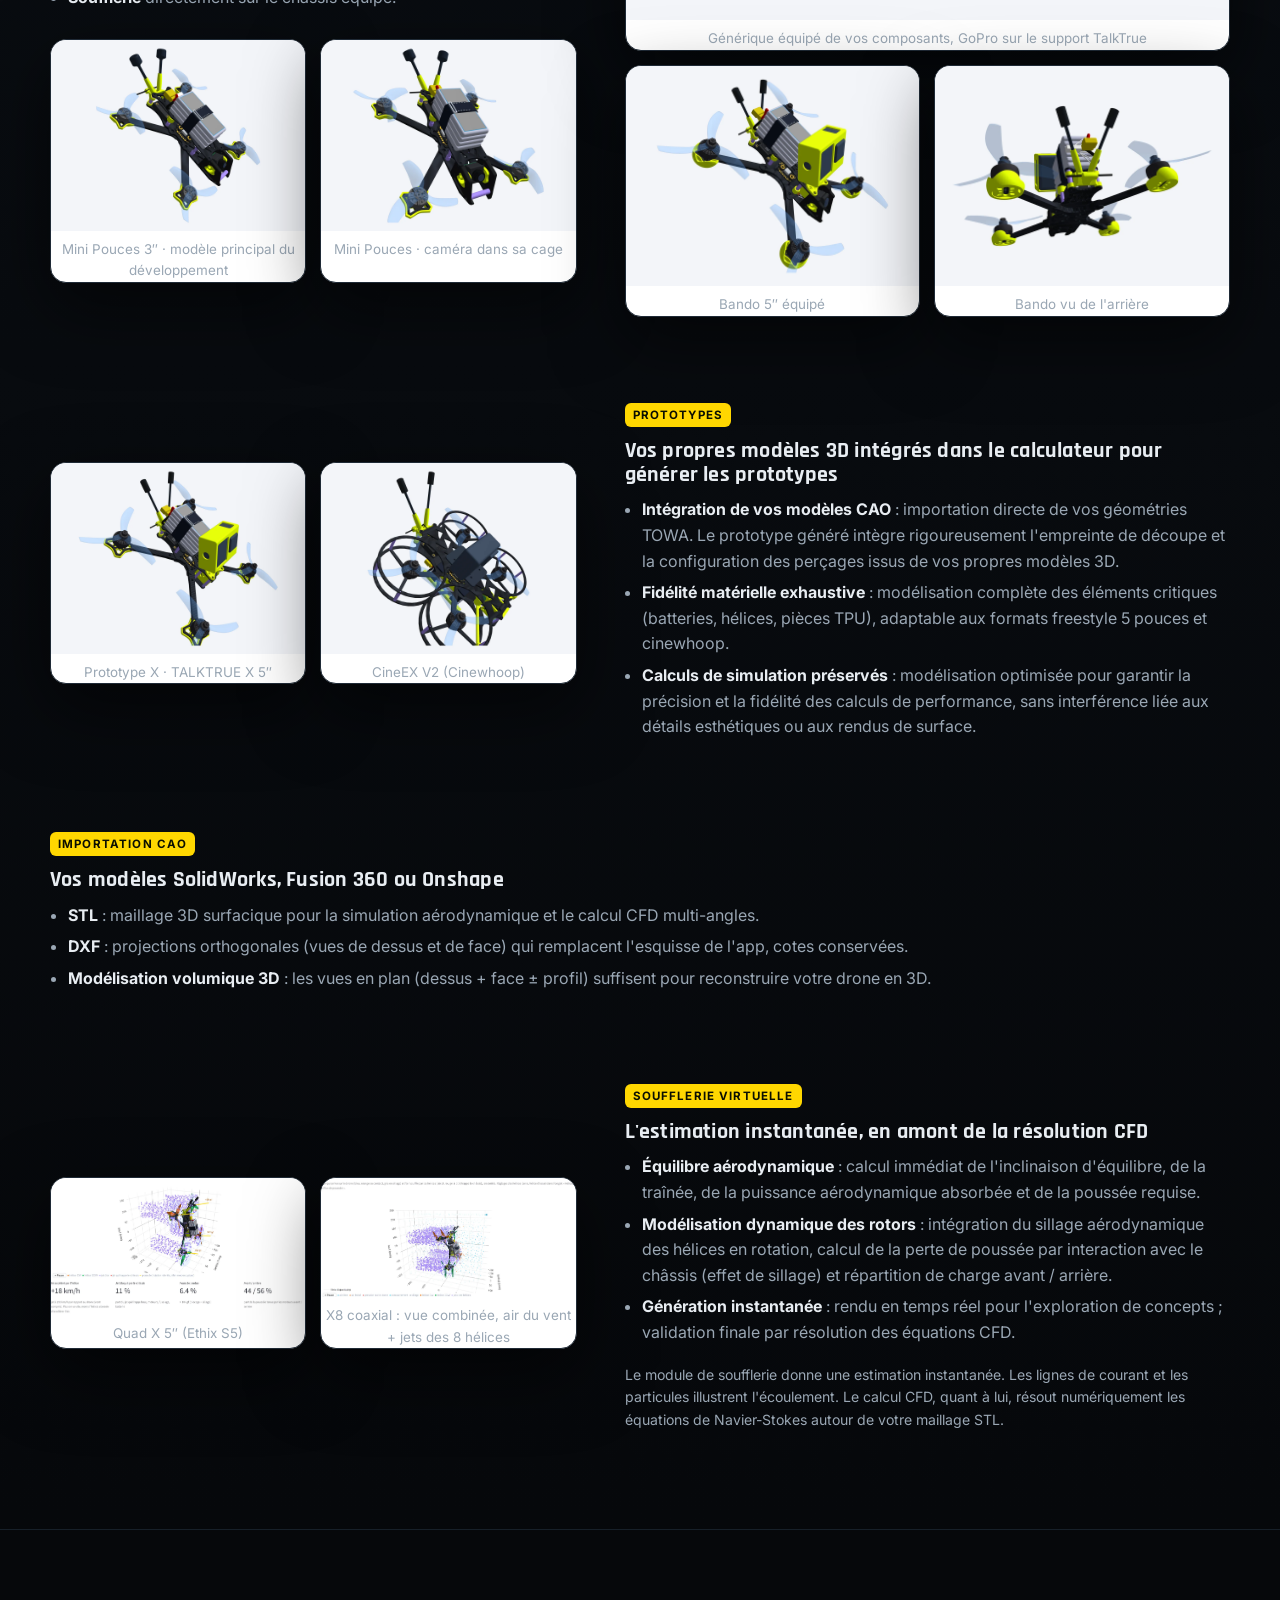
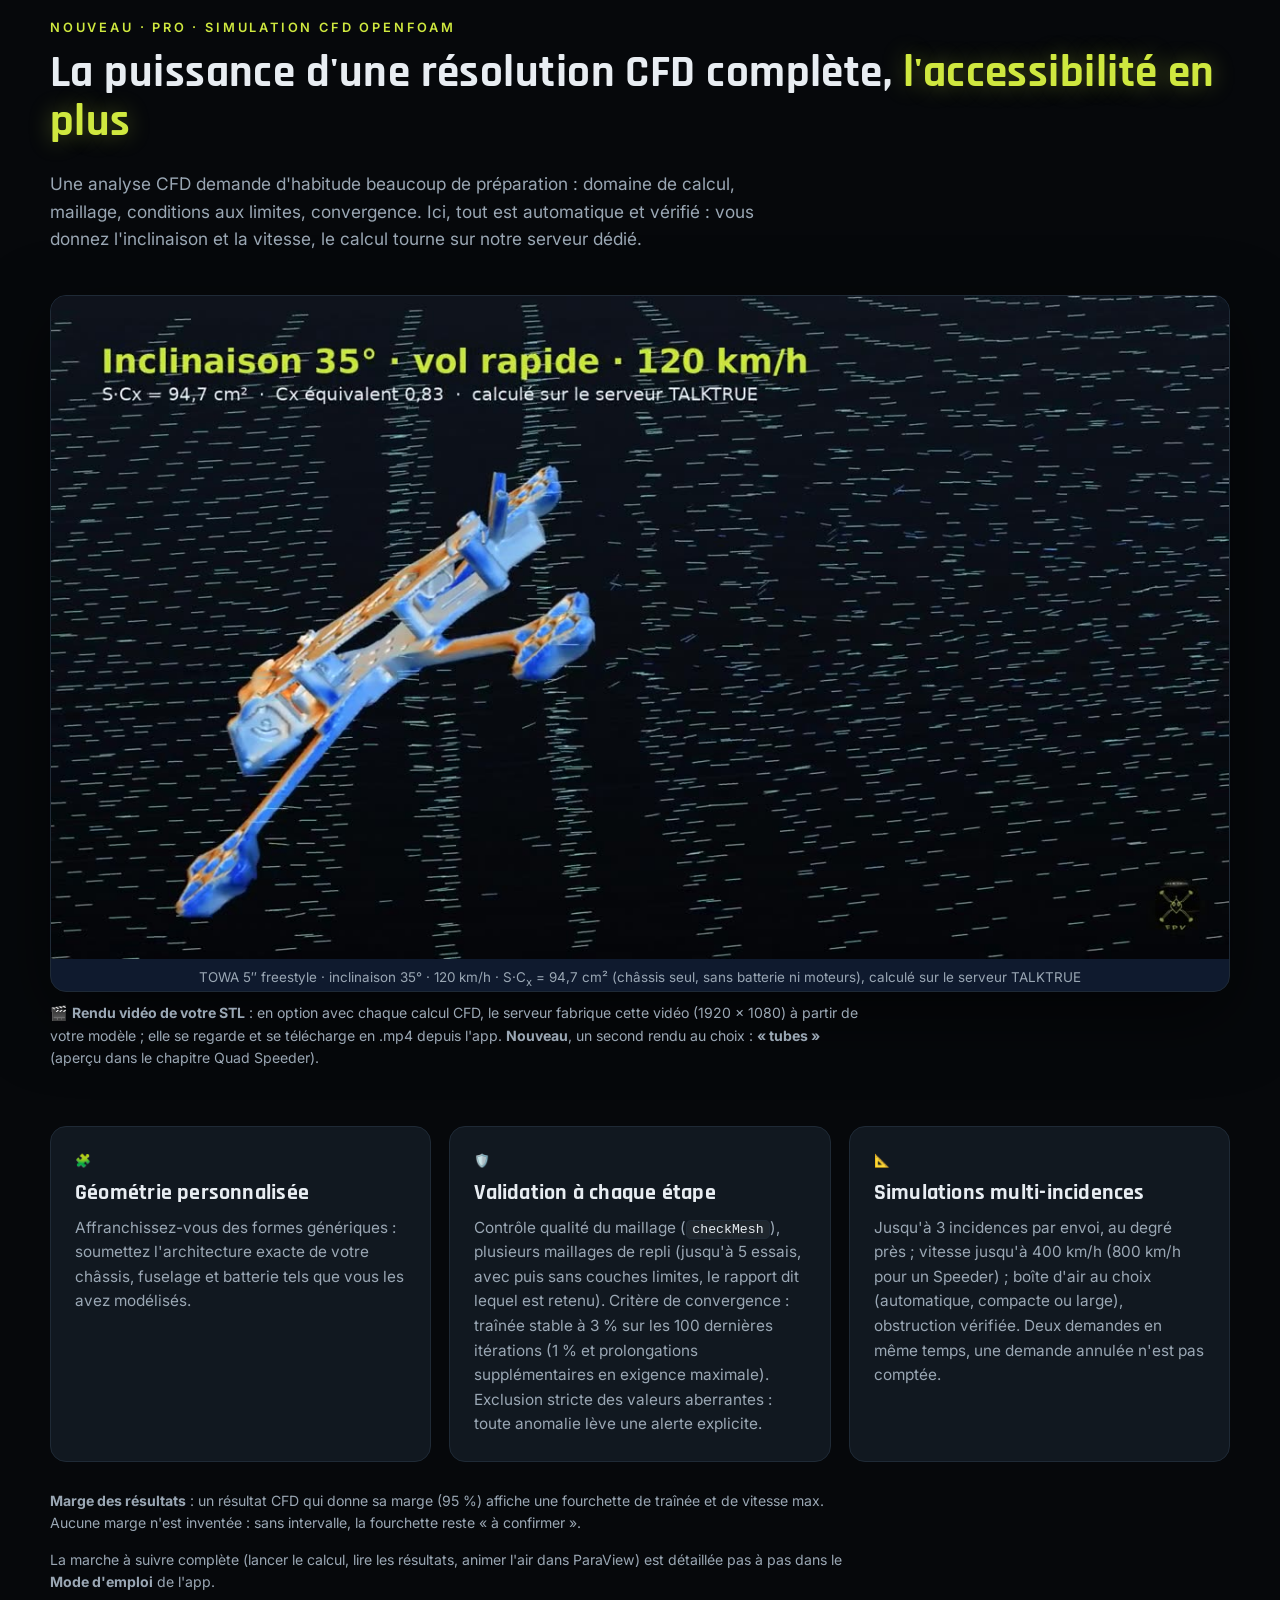
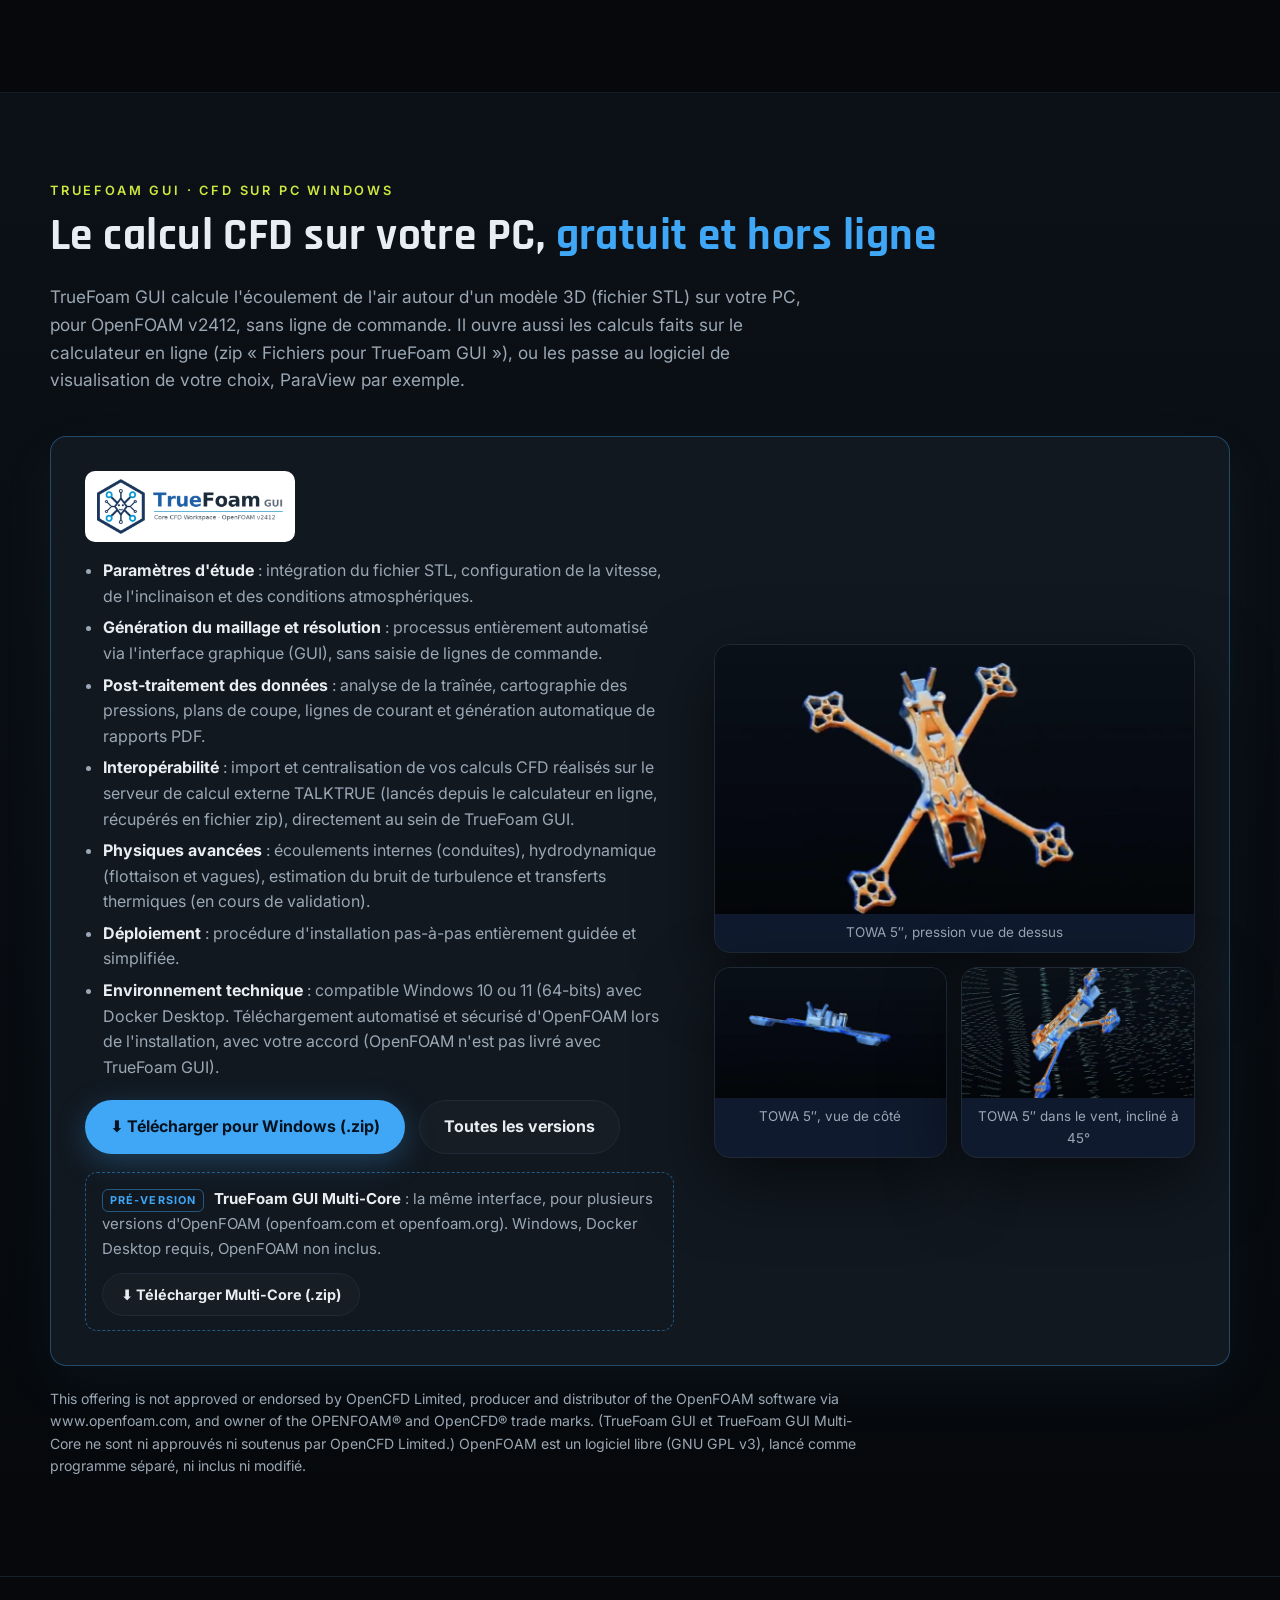
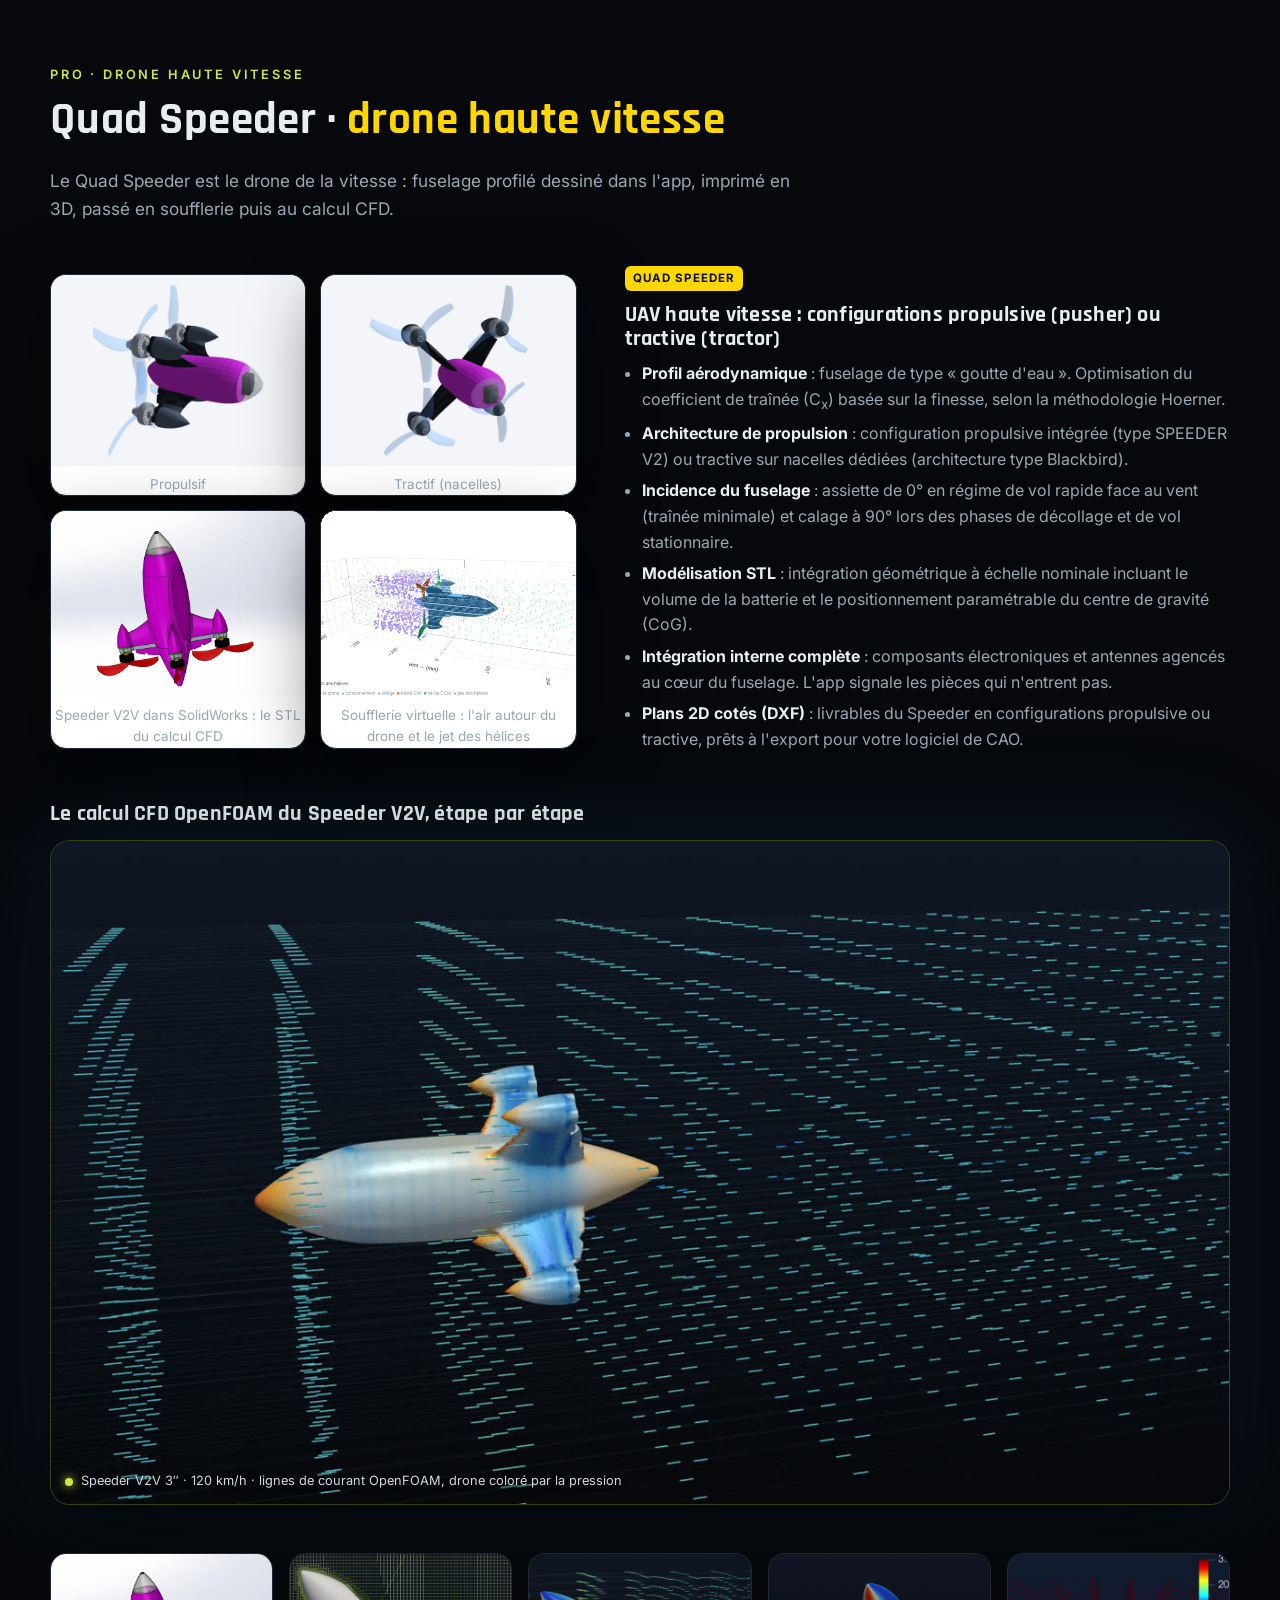
==== commit fc1877f3: "Partenaire GetFPV : logo et bannière (FR / EN)" ====
--- a/index.html
+++ b/index.html
@@ -783,7 +783,7 @@
 
 <section class="appel">
   <div class="conteneur">
-    <div style="text-align:center;margin-bottom:34px"><div style="font-size:.72em;letter-spacing:.14em;opacity:.6;margin-bottom:10px">PARTENAIRE</div><img src="assets/partenaires/caddx_logo_blanc.png" alt="CaddxFPV" loading="lazy" style="height:38px;width:auto;display:block;margin:0 auto"></div>
+    <div style="text-align:center;margin-bottom:34px"><div style="font-size:.72em;letter-spacing:.14em;opacity:.6;margin-bottom:22px">PARTENAIRES</div><div style="display:flex;justify-content:center;align-items:center;gap:48px;flex-wrap:wrap"><img src="assets/partenaires/caddx_logo_blanc.png" alt="CaddxFPV" loading="lazy" style="height:38px;width:auto;display:block"><img src="assets/partenaires/getfpv_logo_blanc.svg" alt="GetFPV" loading="lazy" style="height:64px;width:auto;display:block"></div></div>
     <h2>De l'idée au vol, sans rien perdre en route</h2>
     <p>Choisissez vos pièces, lisez votre vitesse, comparez dans votre garage, puis achetez boutique par boutique.</p>
     <a class="bouton principal" href="https://talktrue-simulateur-performences-v4.streamlit.app/">🚀 Débuter gratuitement</a>
@@ -795,6 +795,7 @@
     <span class="badge">Partenaire</span>
     <h2>Partenaires</h2>
     <a rel="sponsored" href="https://www.awin1.com/cread.php?s=4781771&amp;v=109352&amp;q=547742&amp;r=3158766"><img src="https://www.awin1.com/cshow.php?s=4781771&amp;v=109352&amp;q=547742&amp;r=3158766" border="0" alt="CaddxFPV" loading="lazy" style="max-width:100%;height:auto"></a>
+    <div style="margin-top:18px"><a rel="sponsored" href="https://www.getfpv.com/?afid=qtnYAWpoZI6MF26f&amp;referring_service=lien"><img src="assets/partenaires/getfpv_banniere.webp" alt="GetFPV" loading="lazy" style="display:block;margin:0 auto;max-width:100%;width:728px;height:auto;border-radius:6px"></a></div>
     <p style="font-size:.85em;opacity:.75;margin-top:.8em">Liens affiliés : certains liens d'achat rapportent une petite commission à TalkTrue FPV, sans coût supplémentaire pour vous. <a href="https://talktrue-simulateur-performences-v4.streamlit.app/Mentions_l%C3%A9gales">Mentions légales</a></p>
   </div>
 </section>
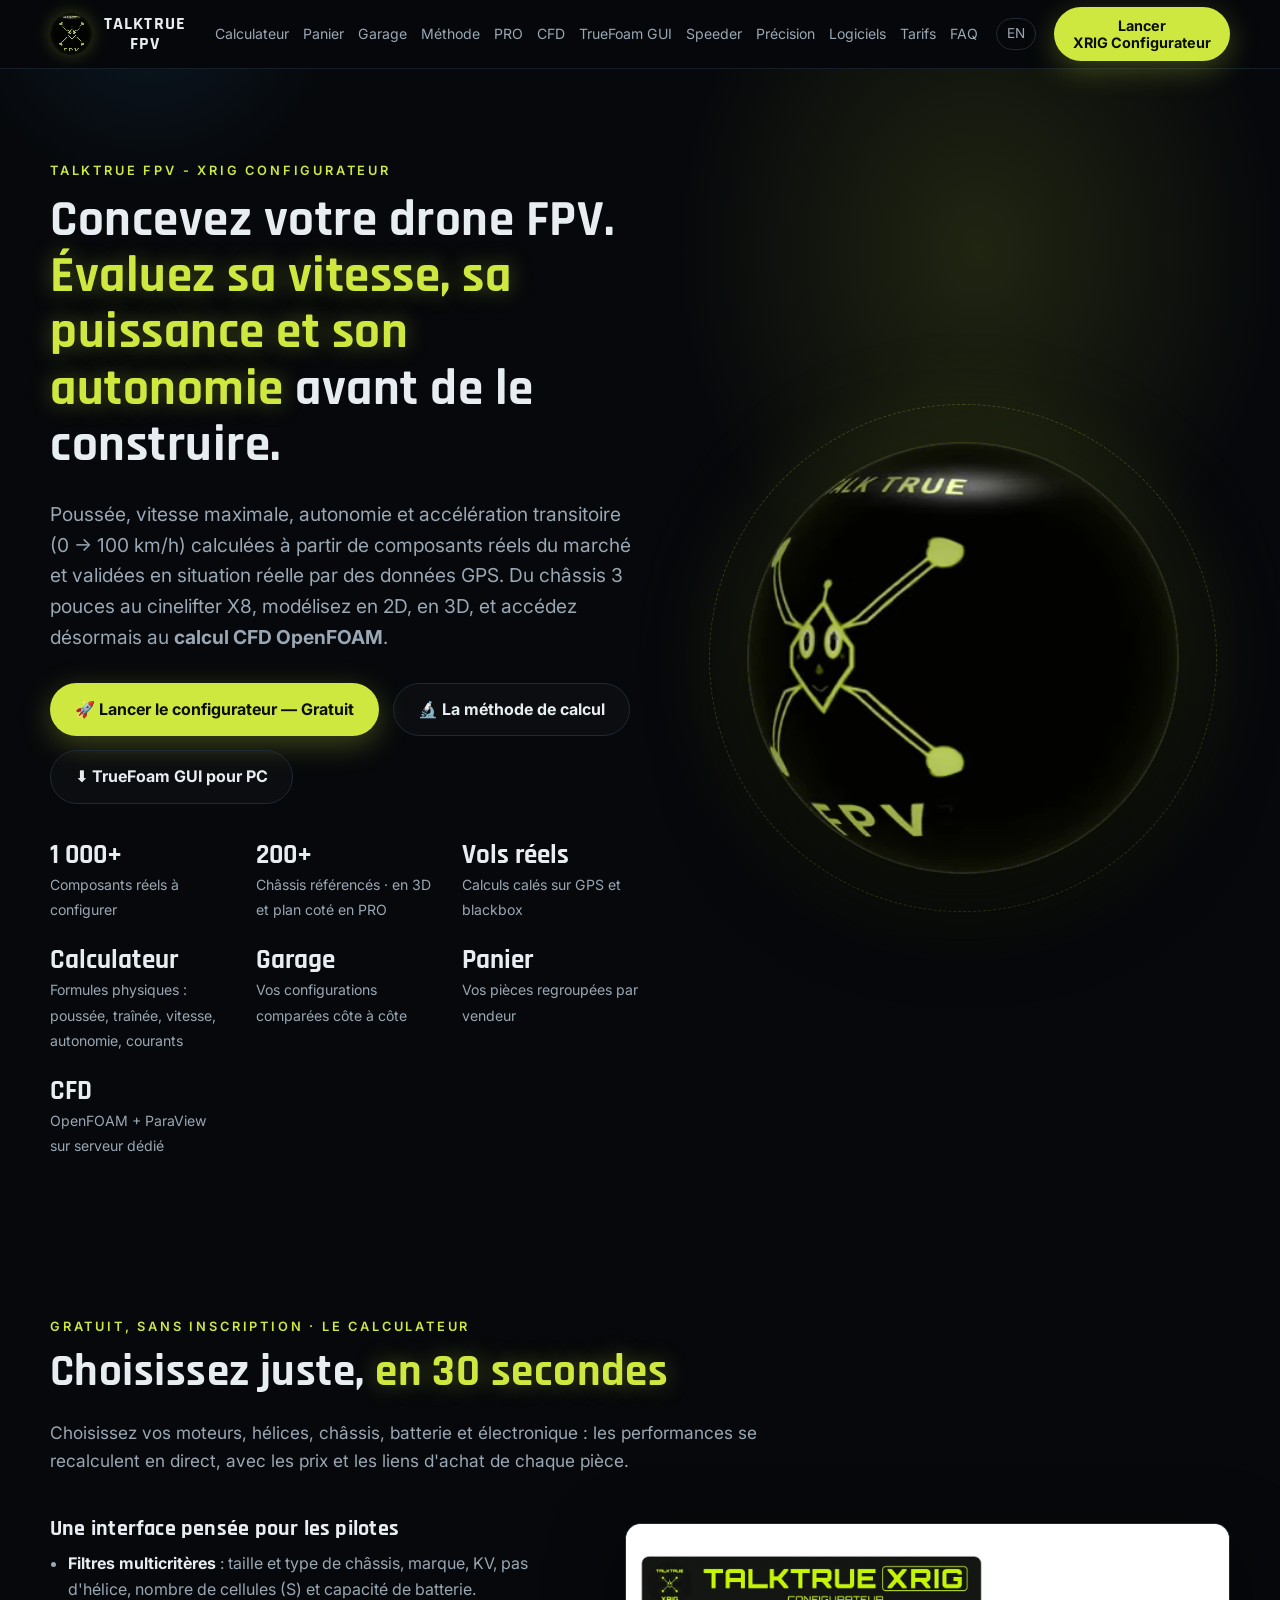
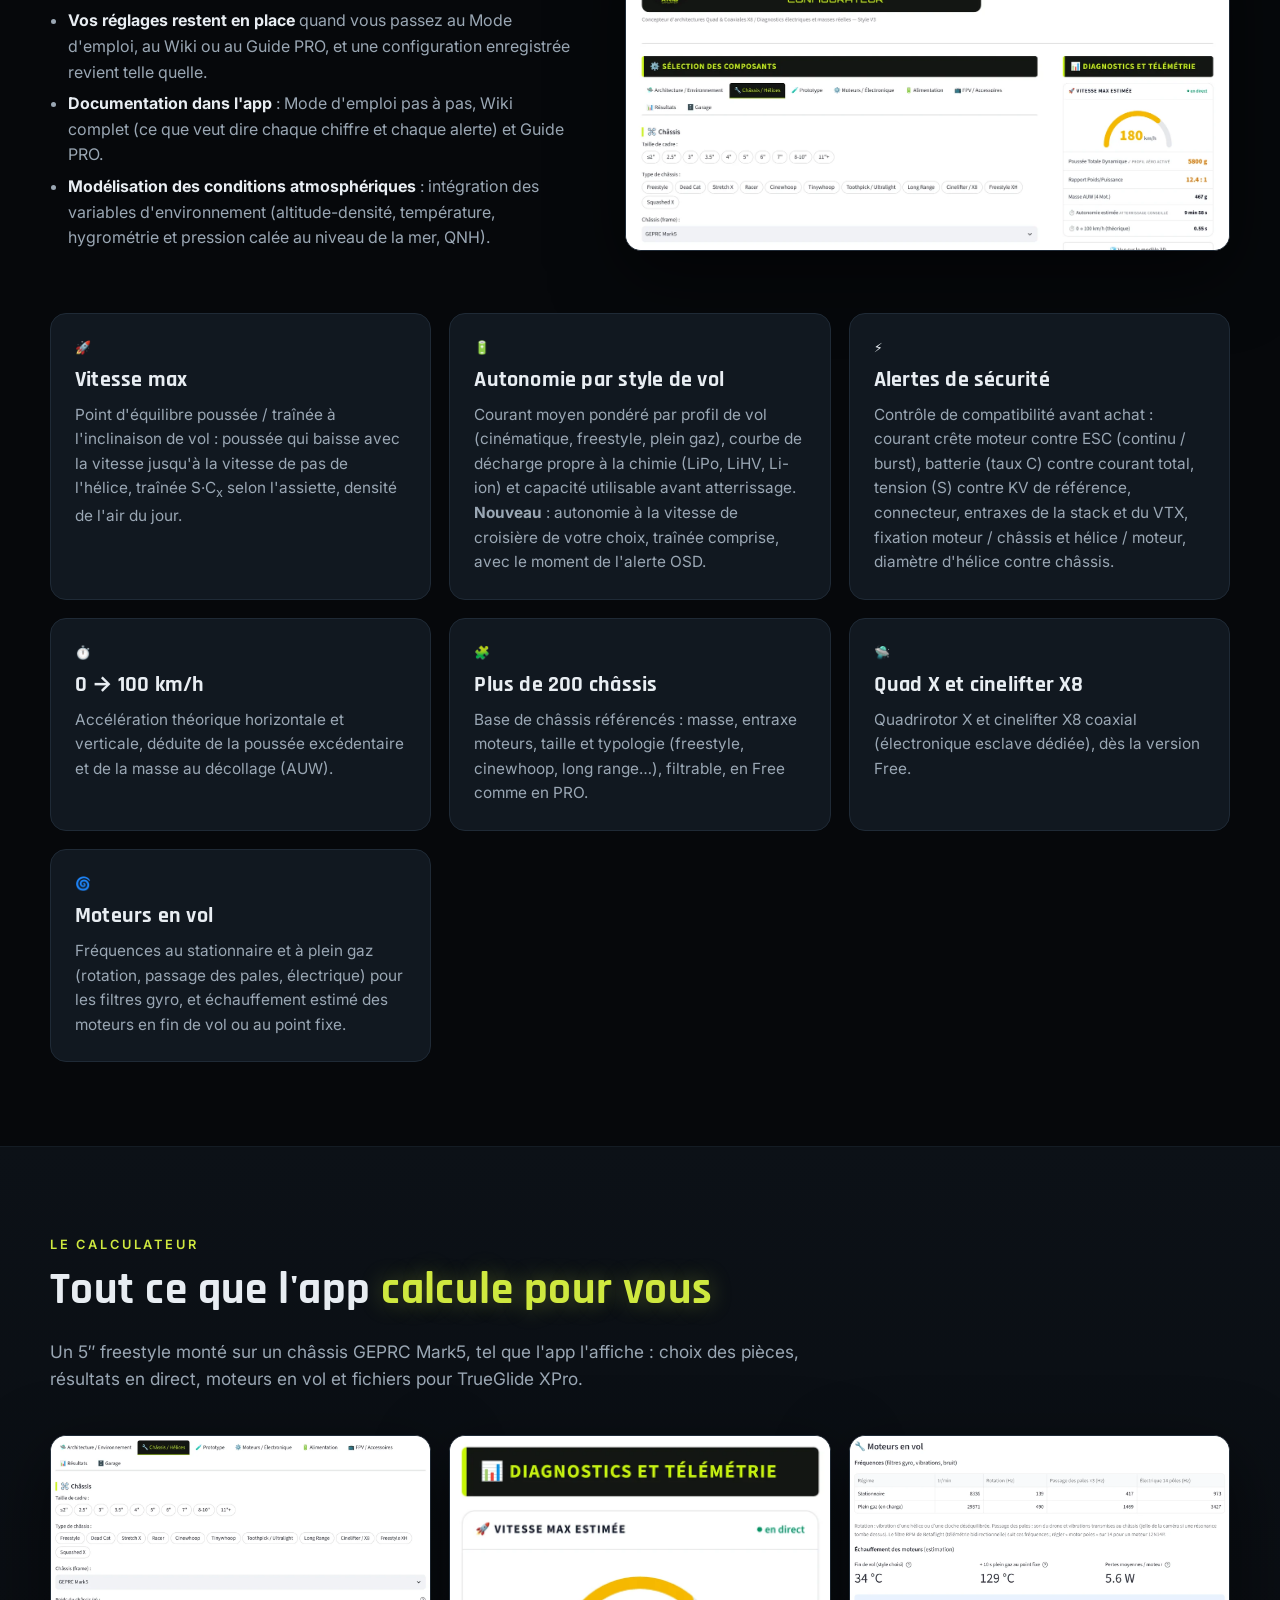
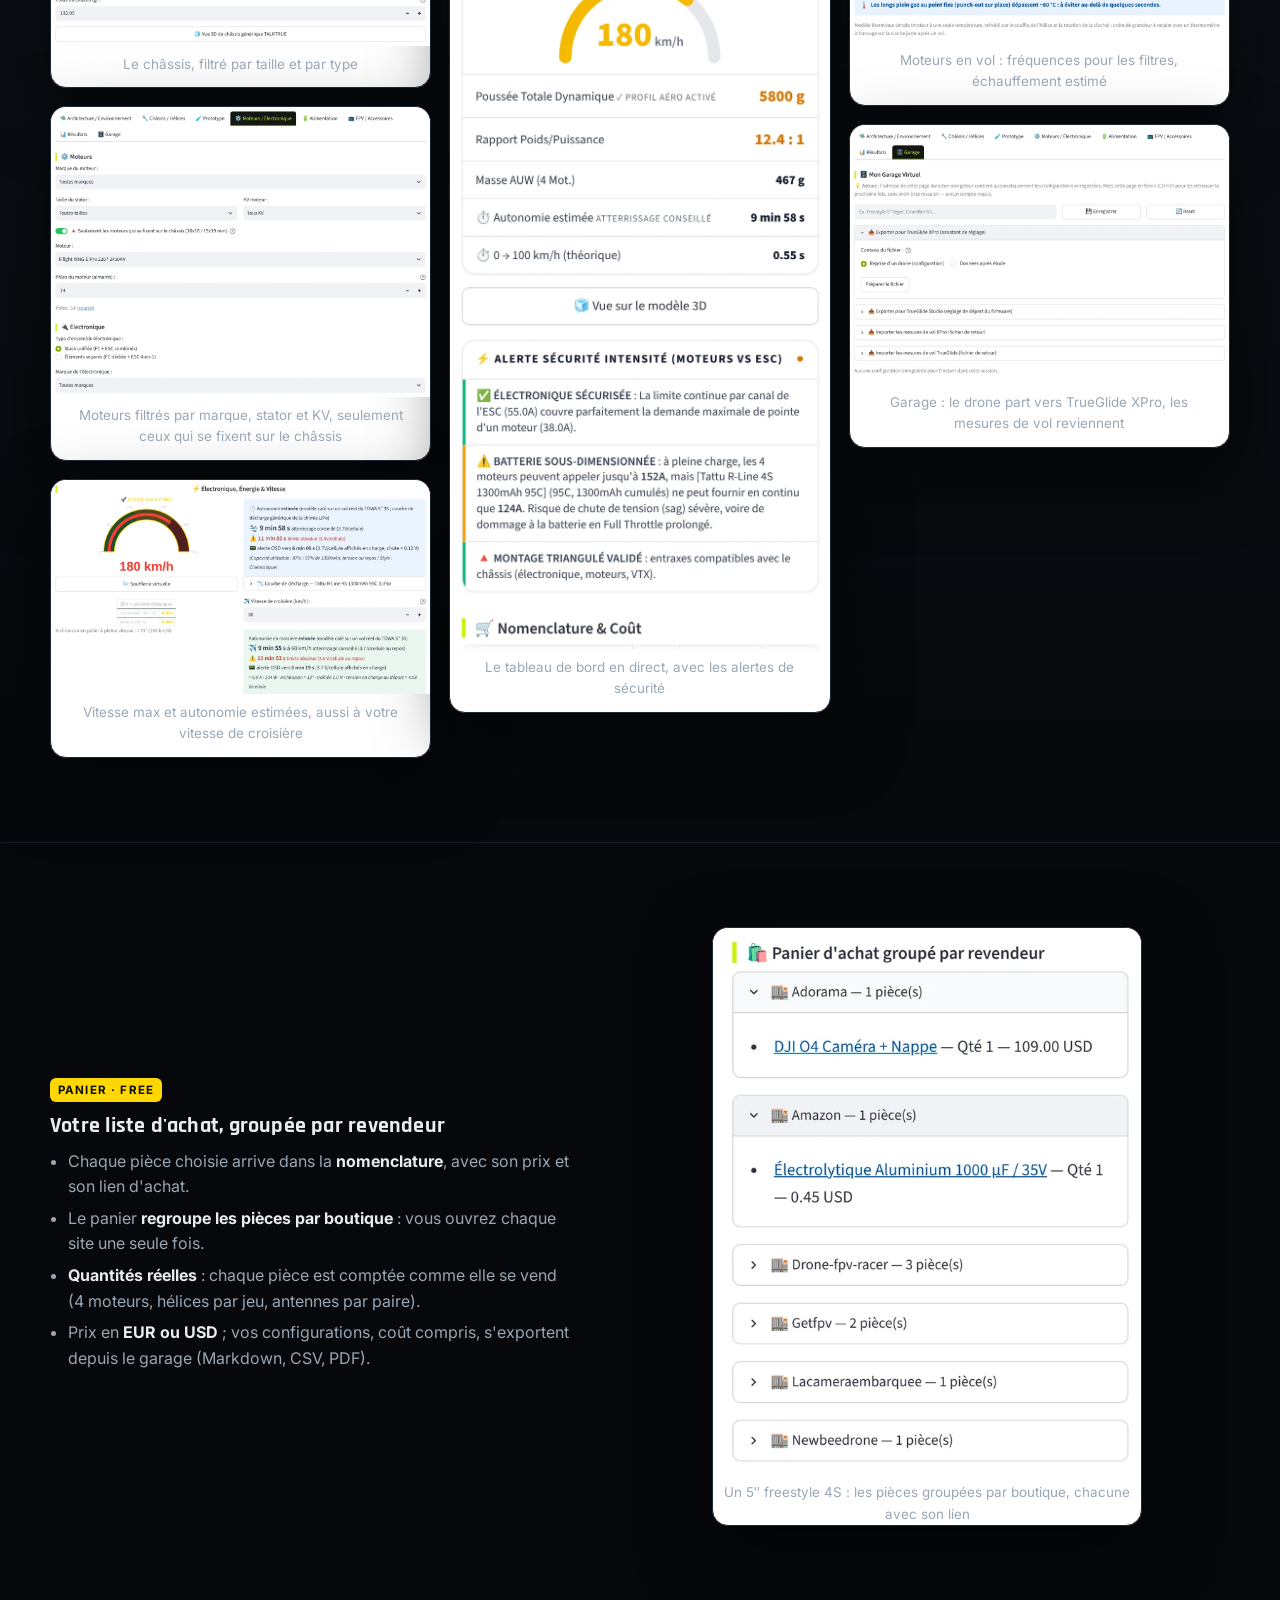
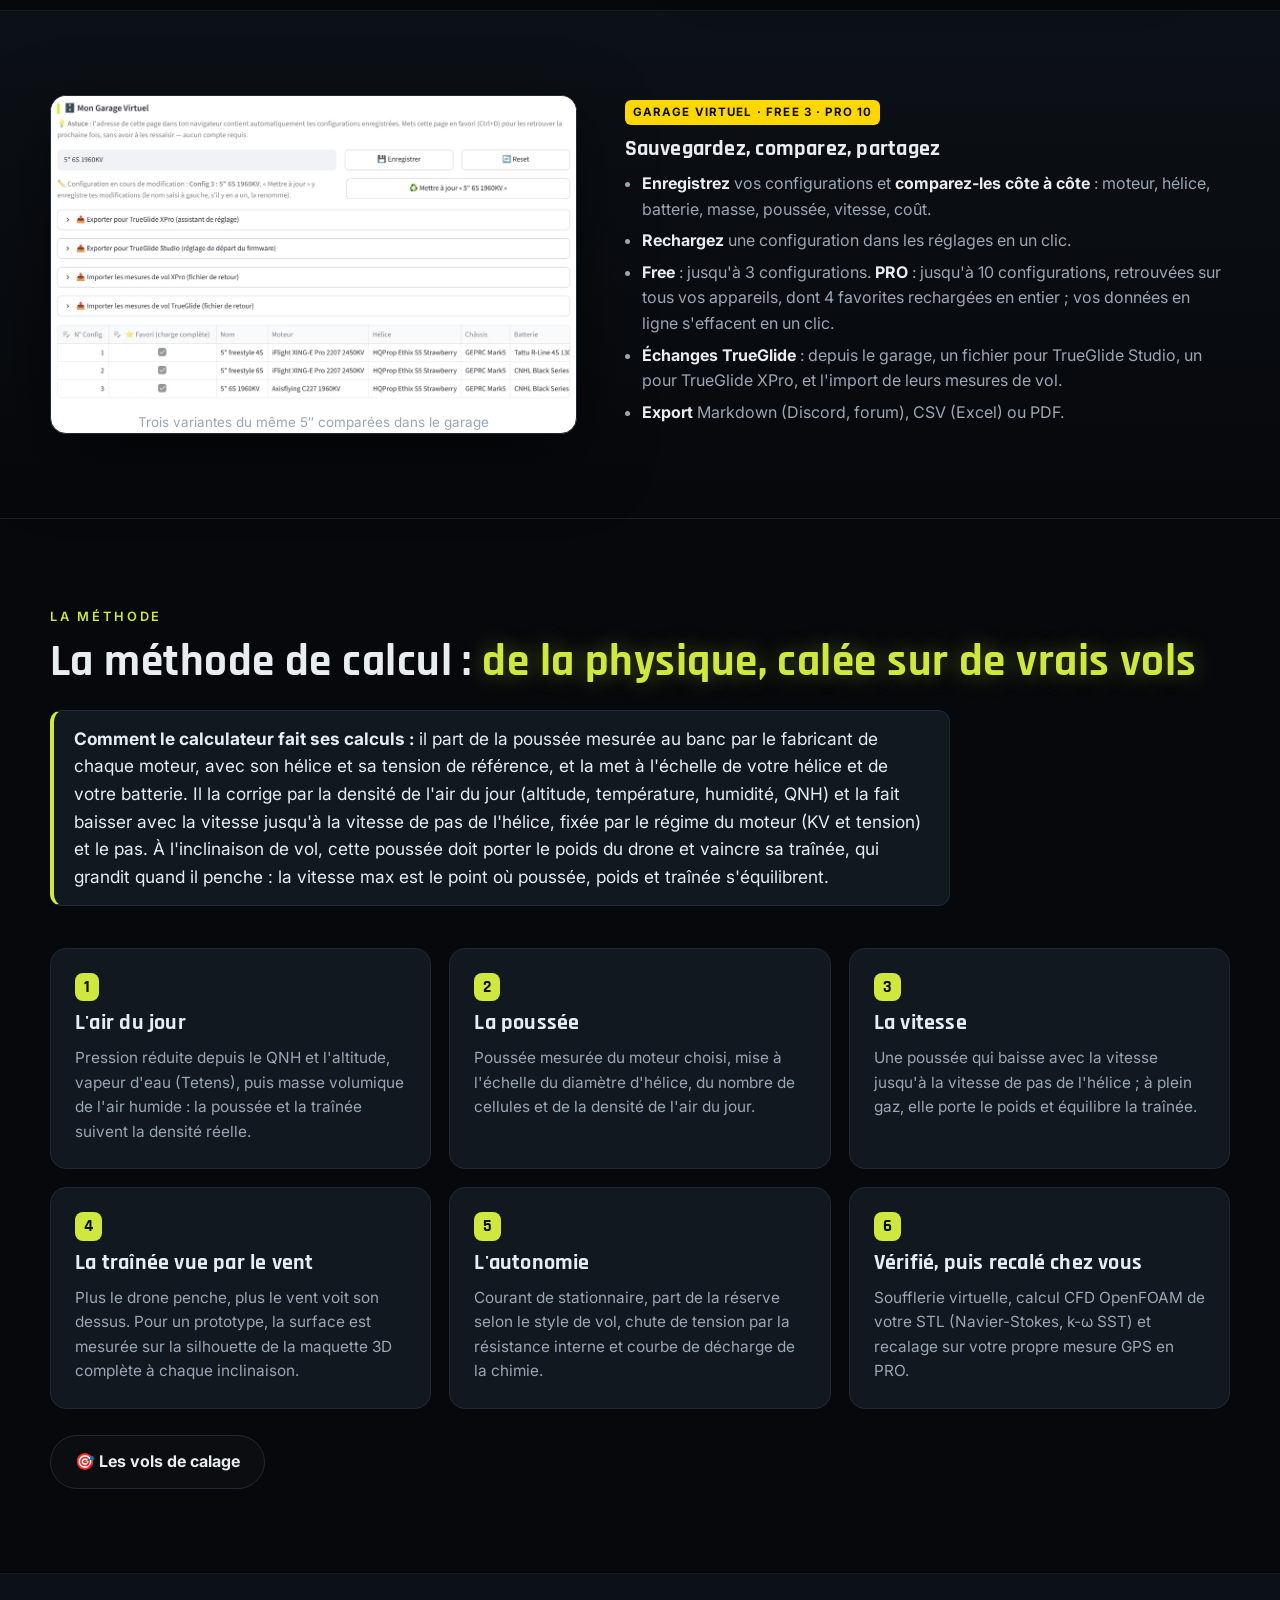
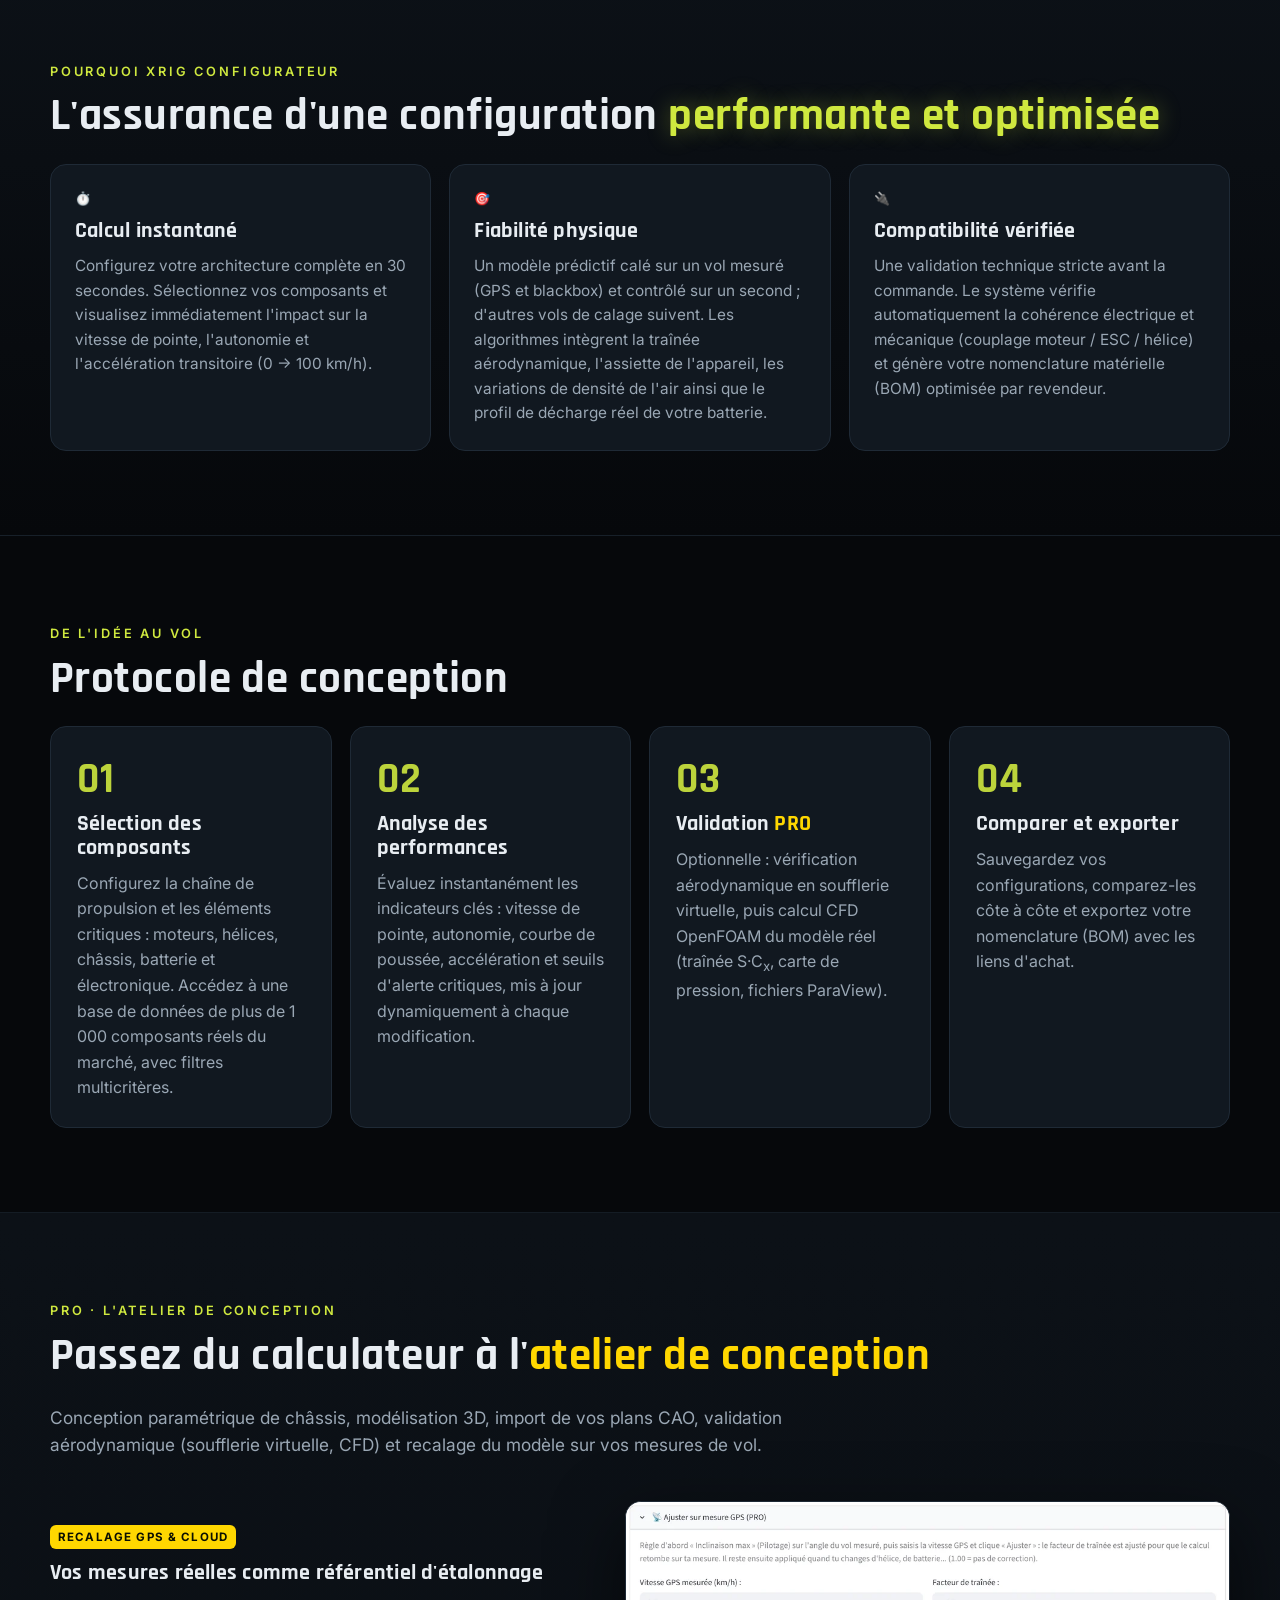
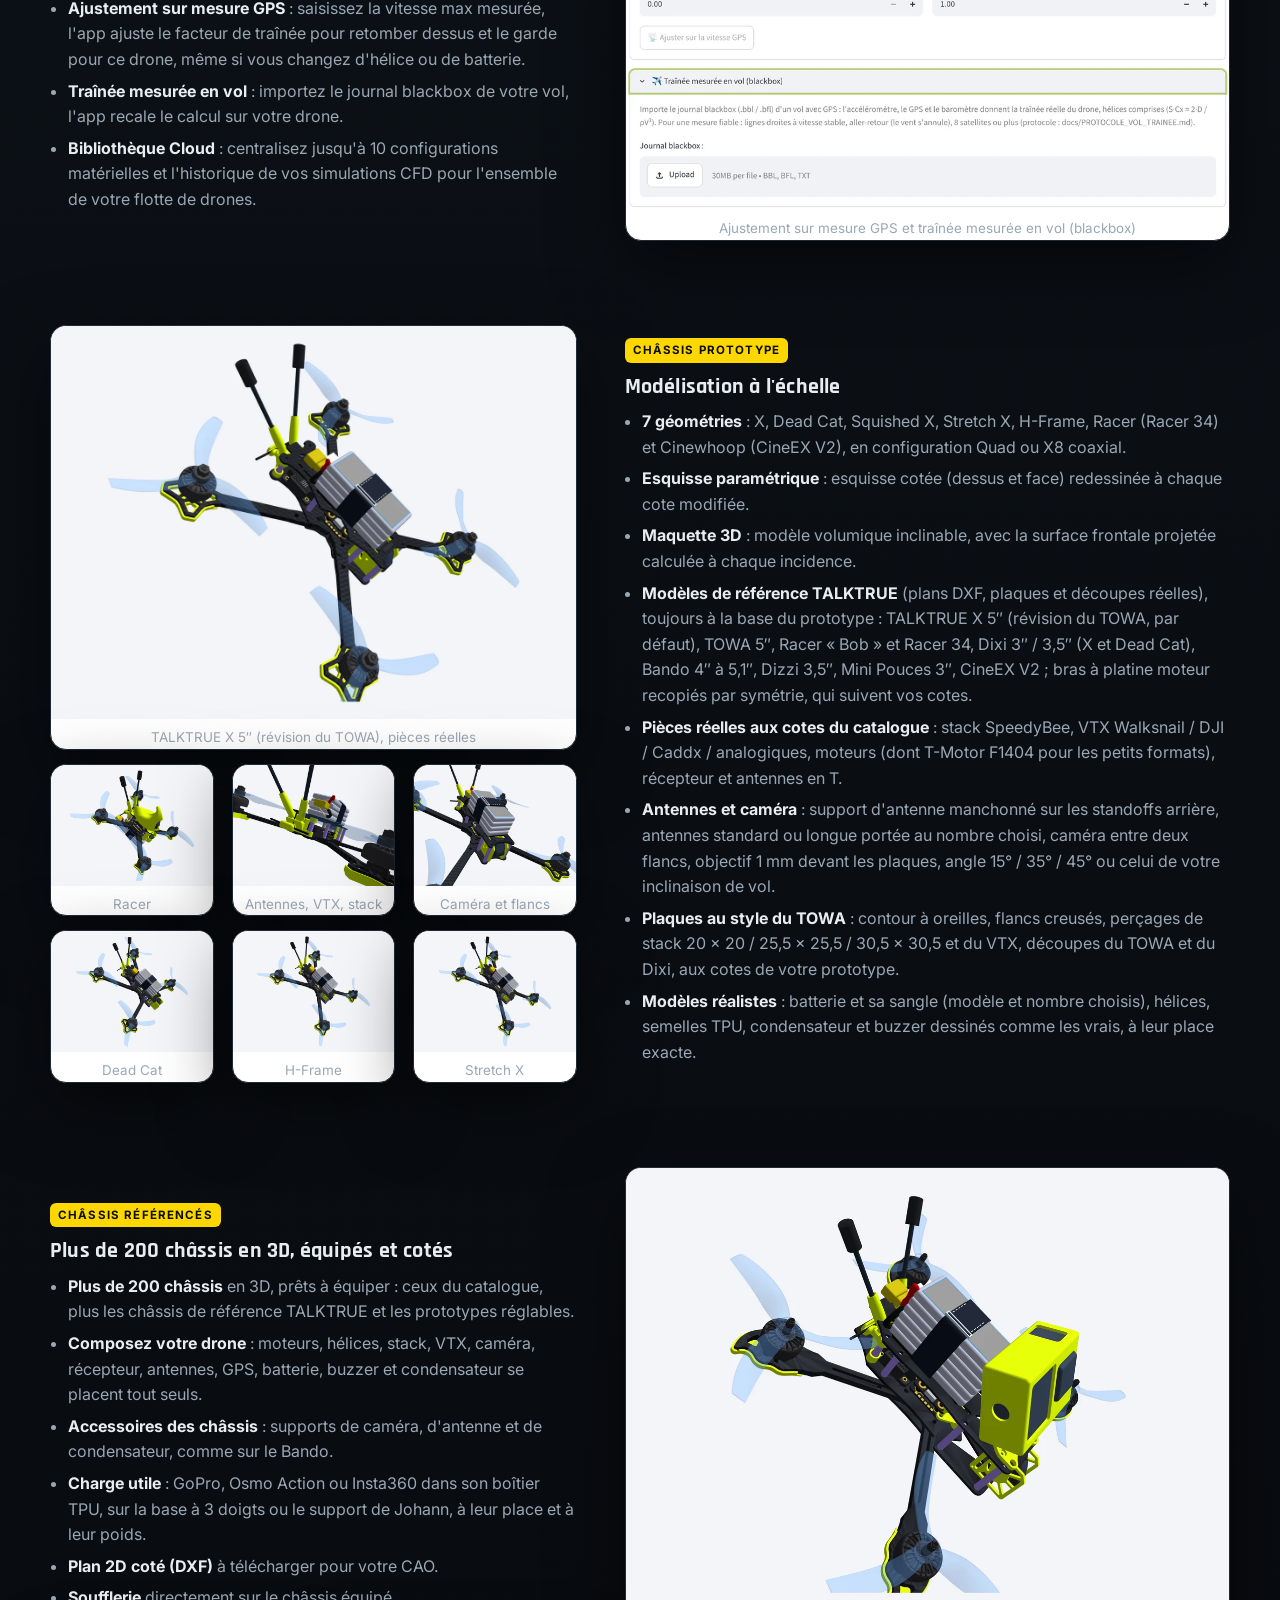
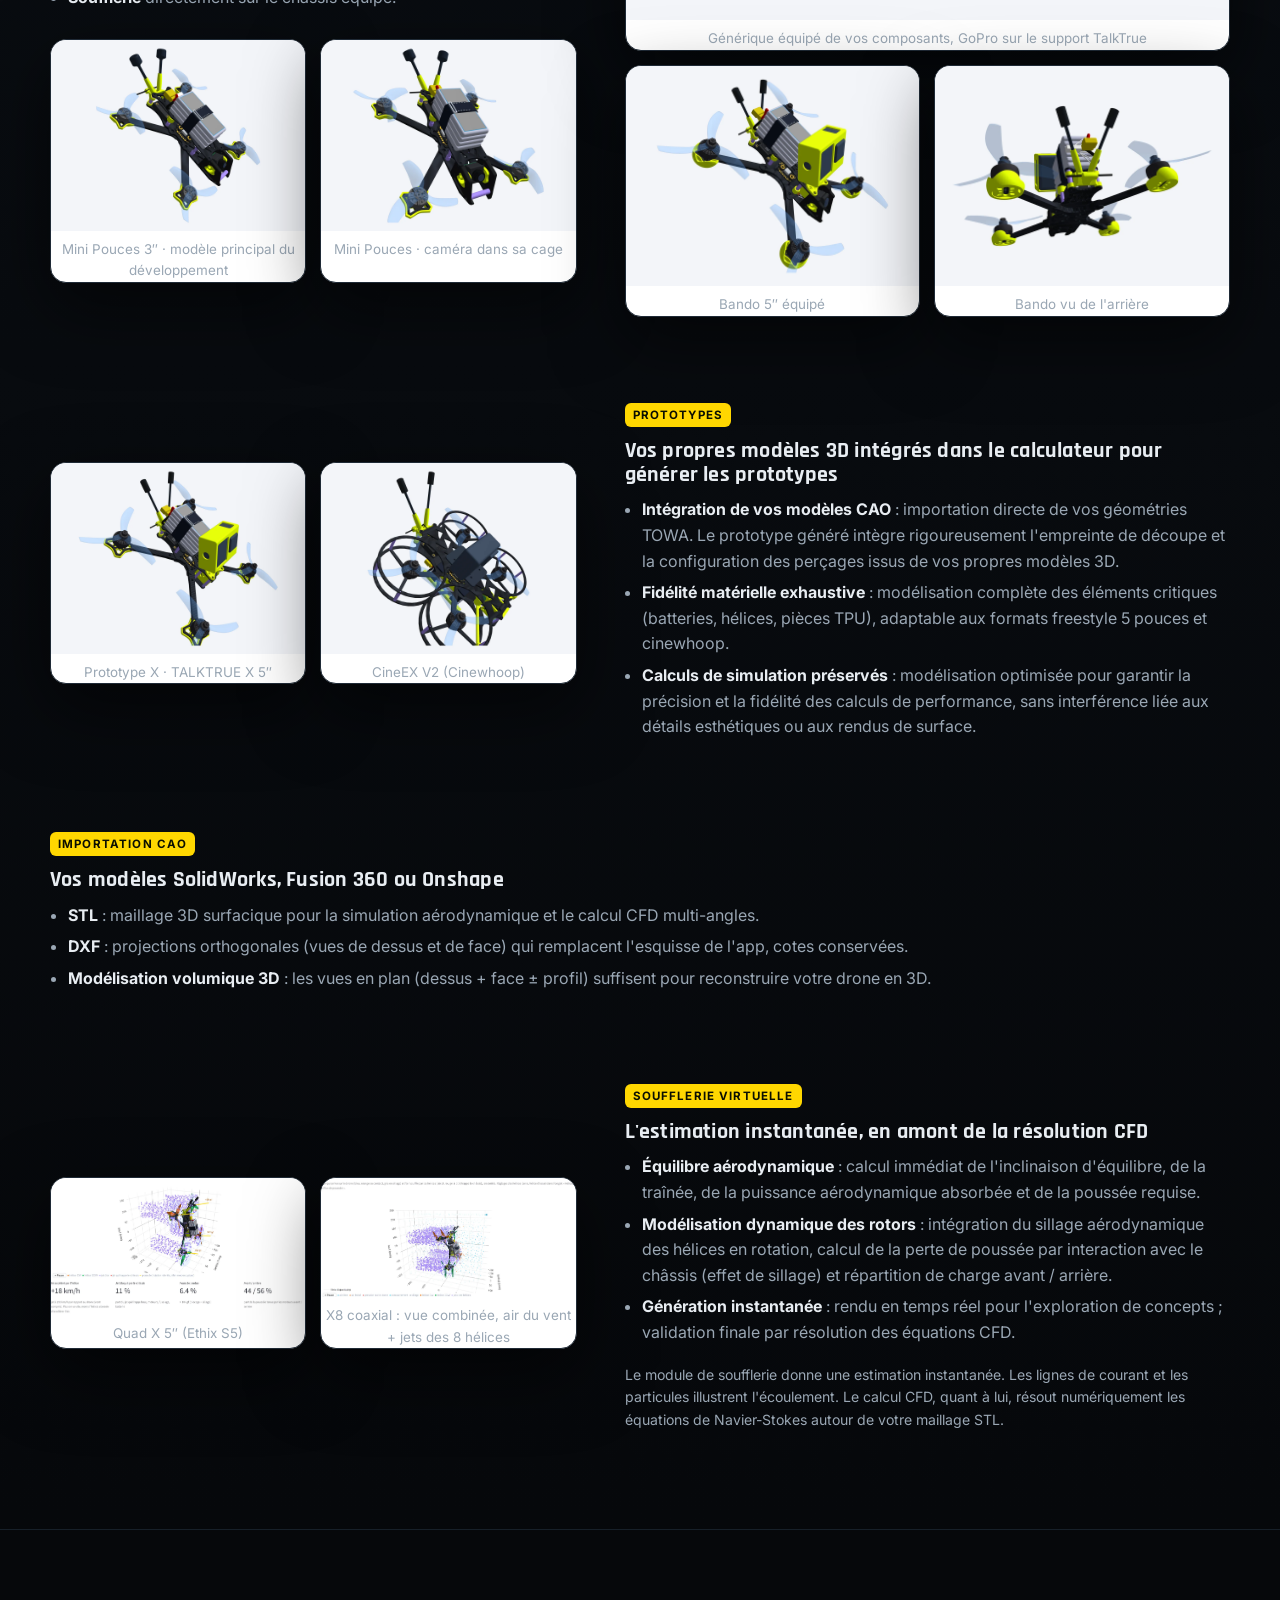
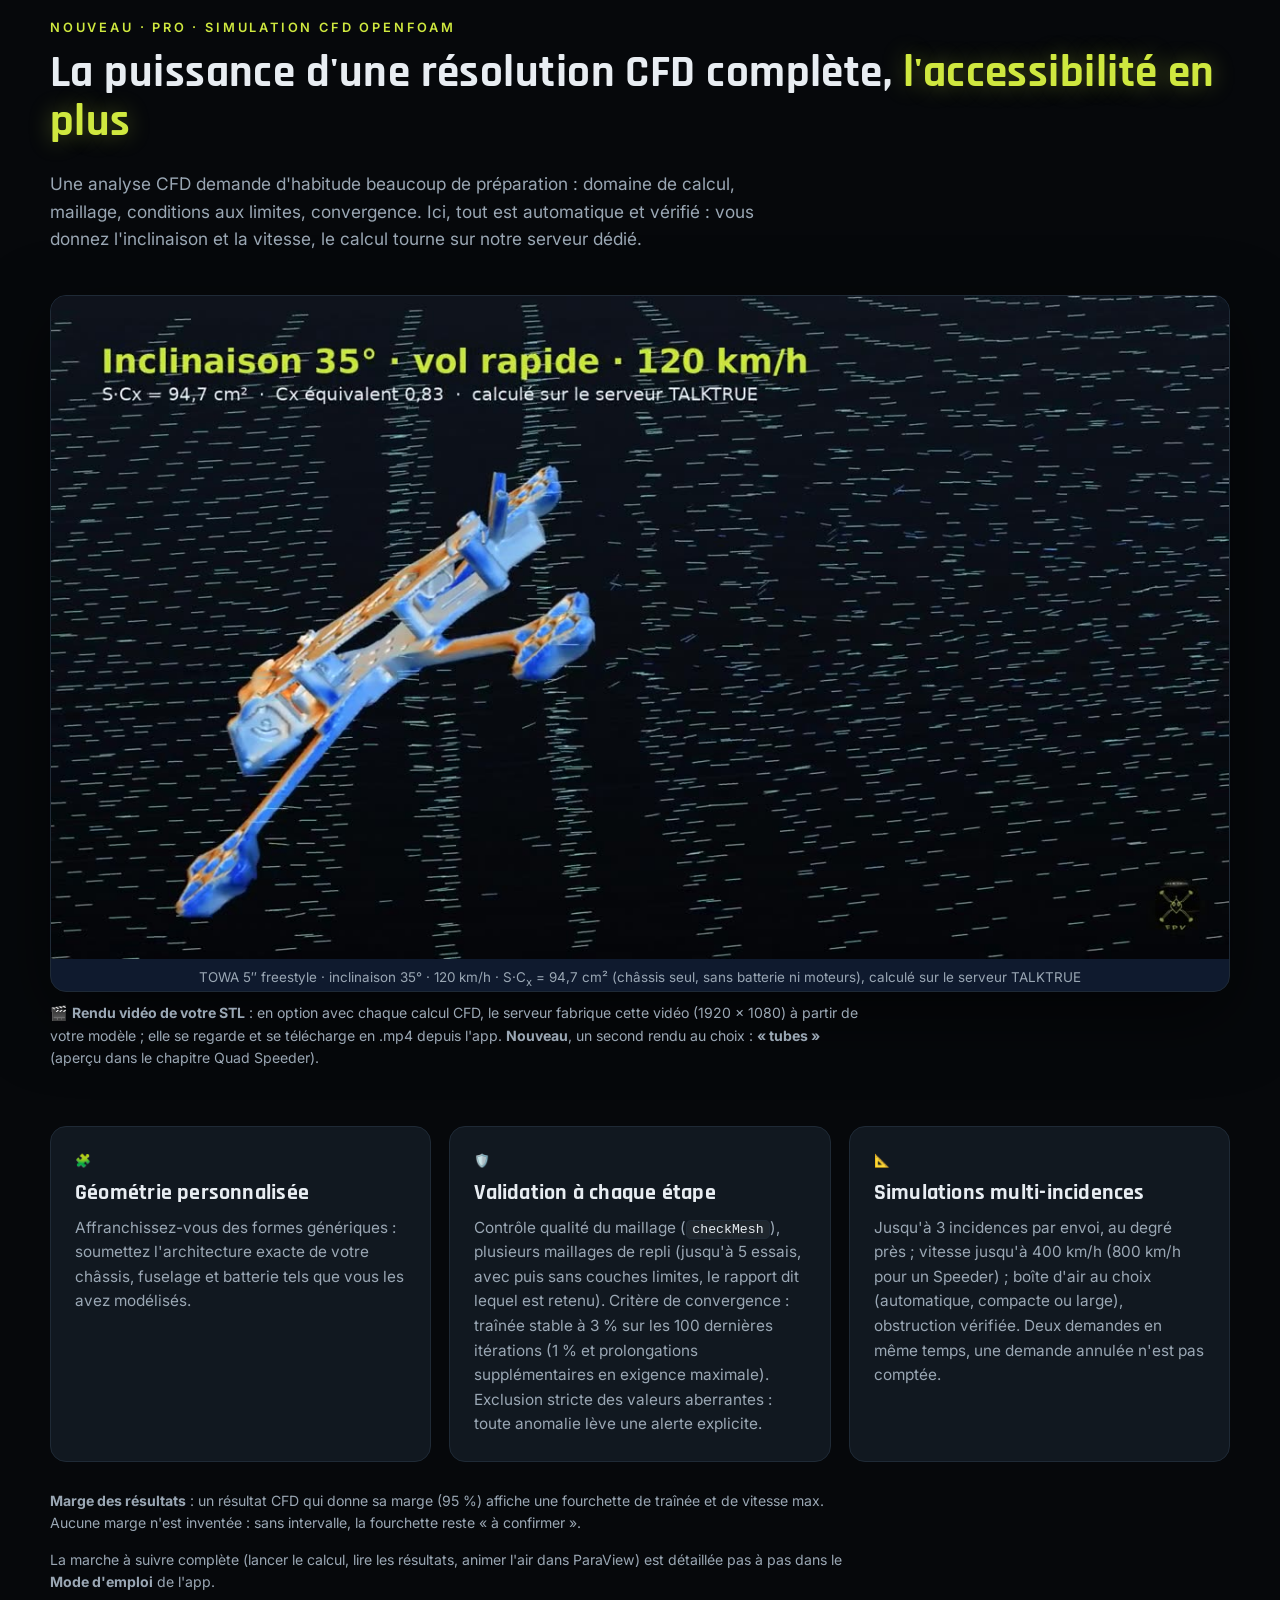
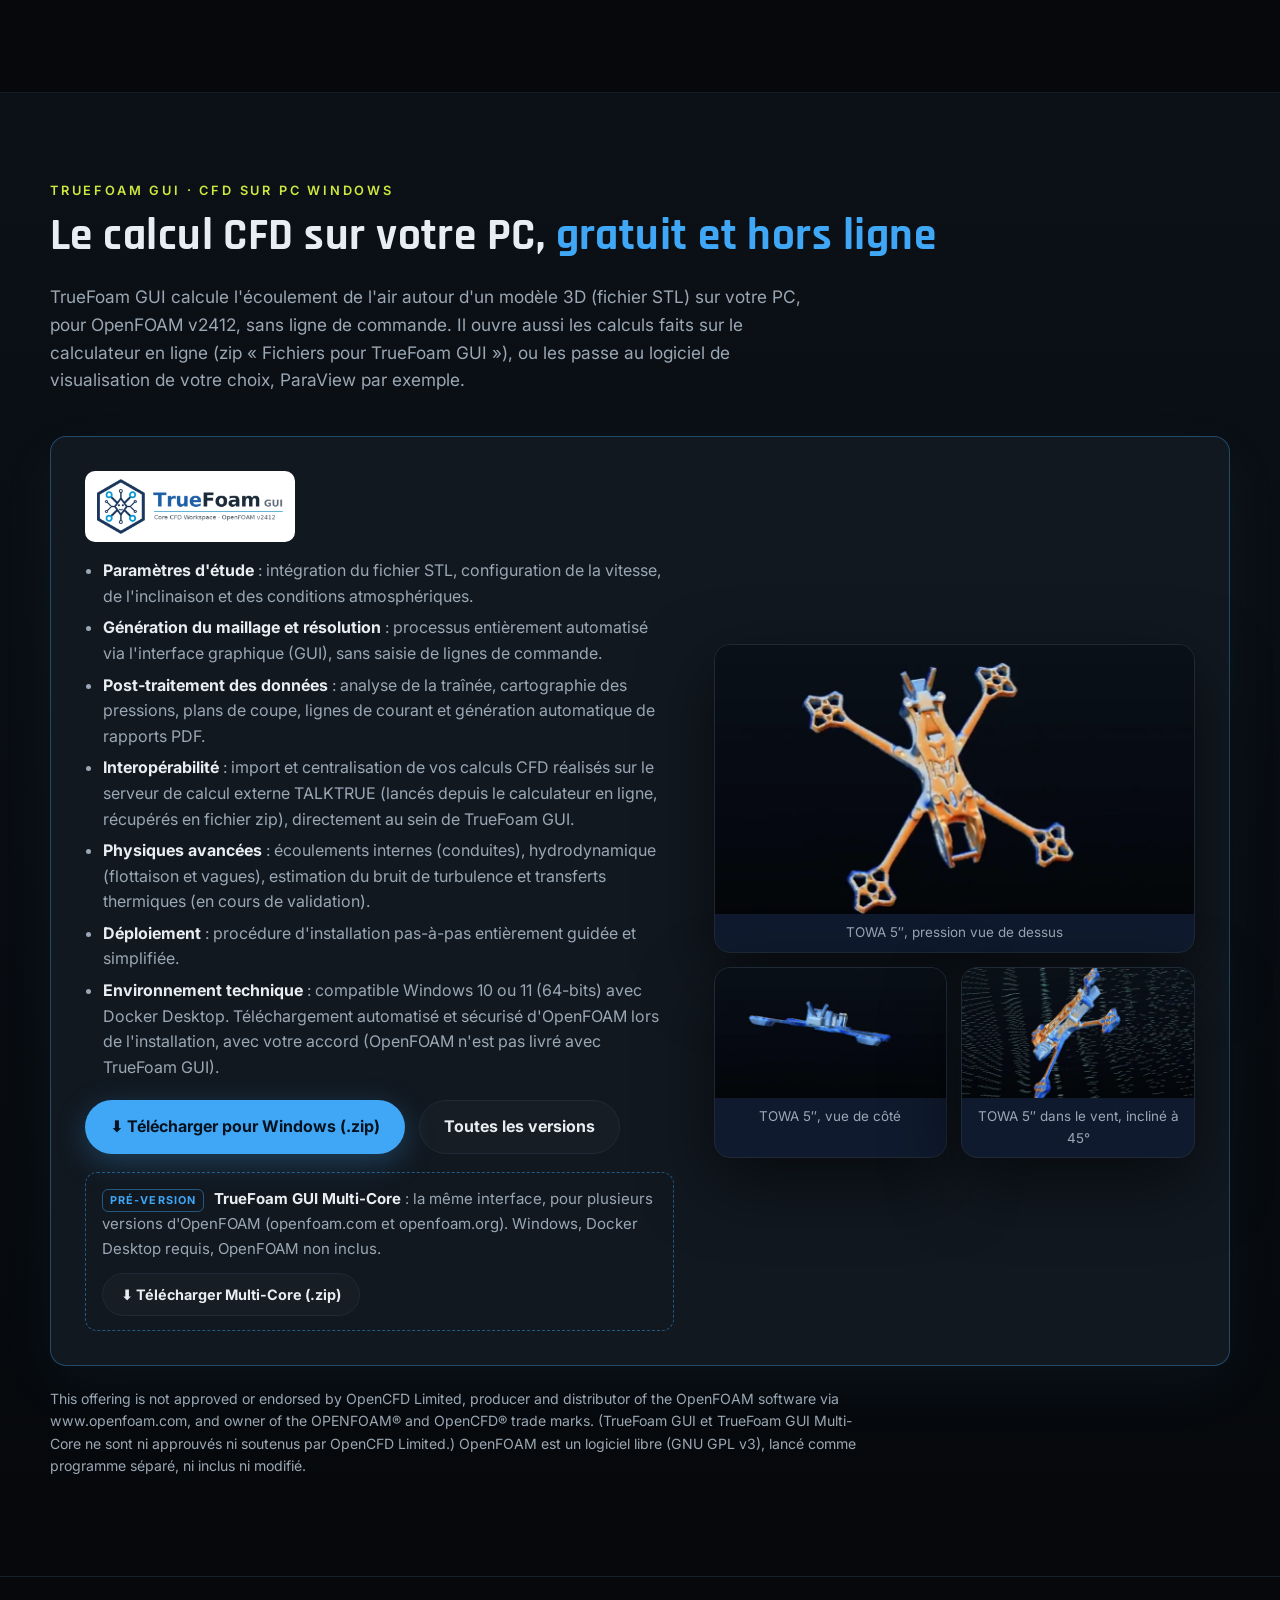
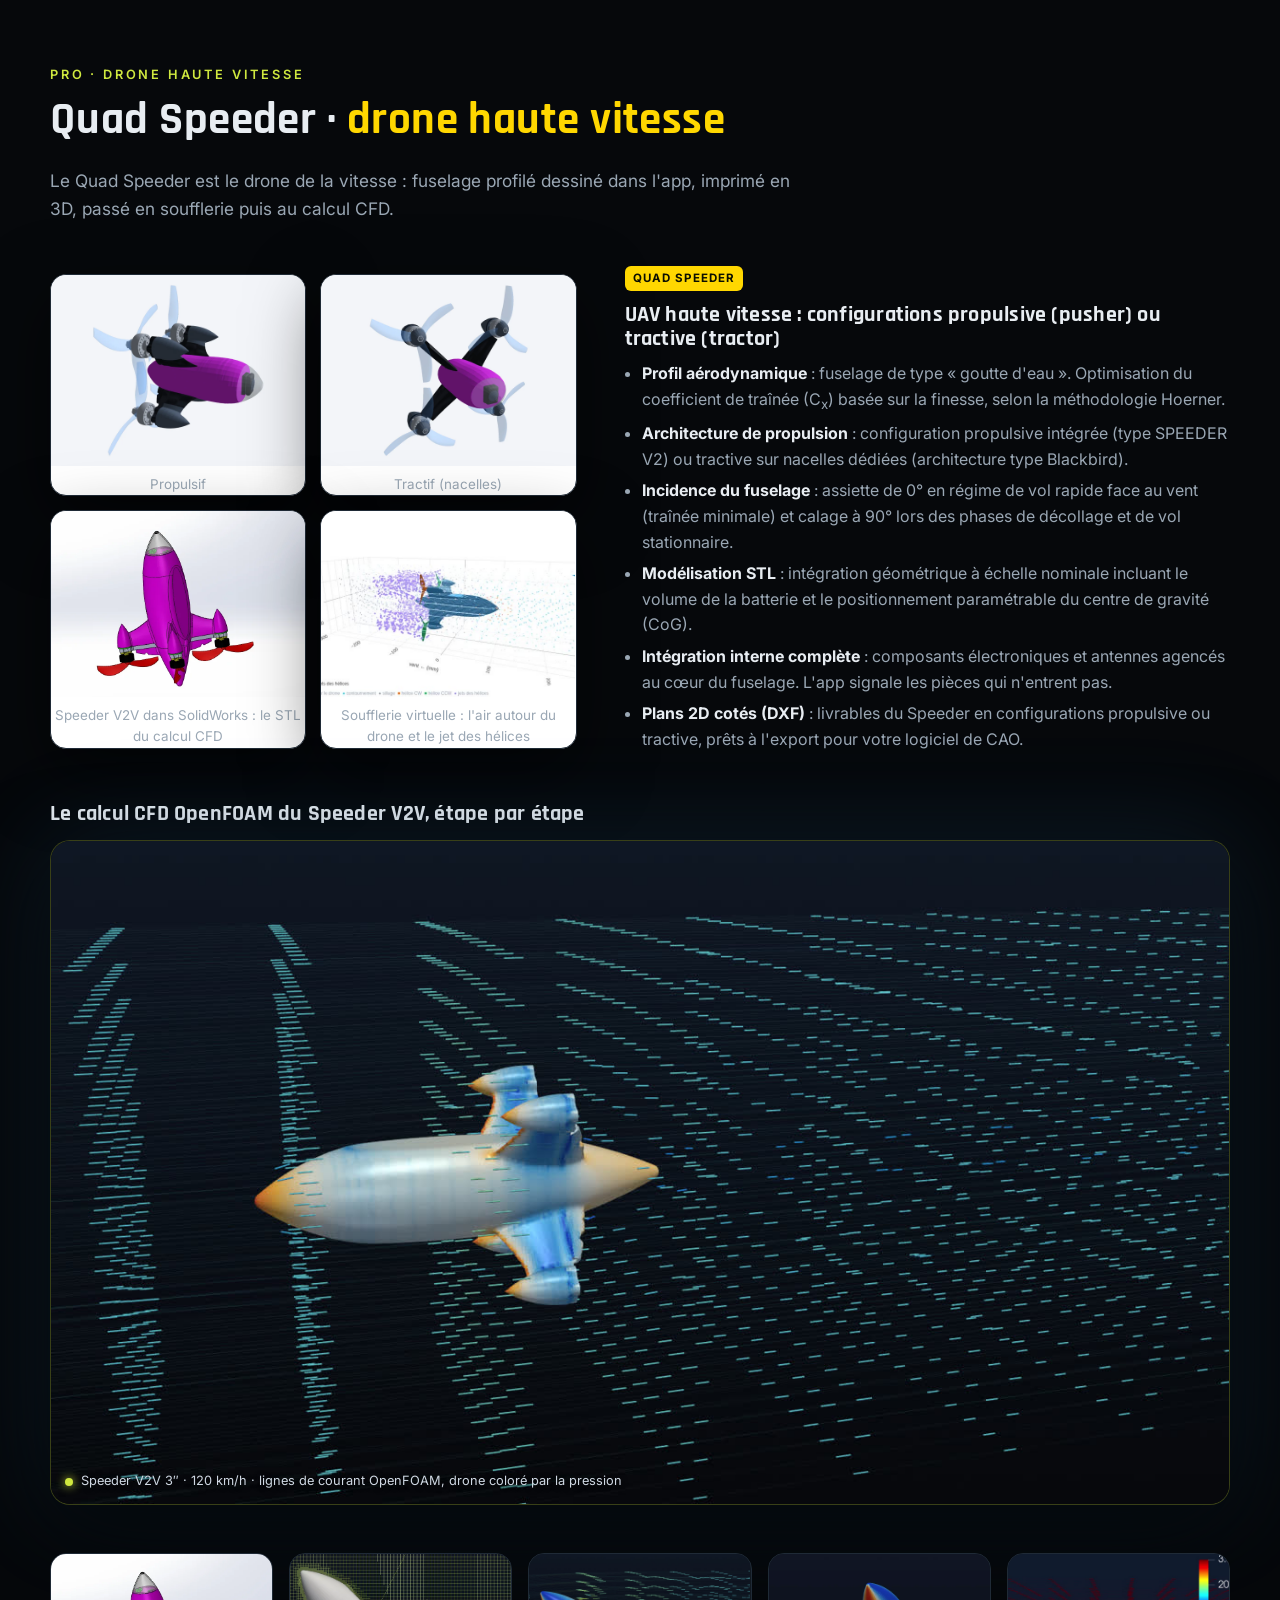
==== commit a40bcb86: "Partenaires : bannière CaddxFPV à la largeur de GetFPV (FR / EN)" ====
--- a/index.html
+++ b/index.html
@@ -794,7 +794,7 @@
   <div class="conteneur" style="text-align:center">
     <span class="badge">Partenaire</span>
     <h2>Partenaires</h2>
-    <a rel="sponsored" href="https://www.awin1.com/cread.php?s=4781771&amp;v=109352&amp;q=547742&amp;r=3158766"><img src="https://www.awin1.com/cshow.php?s=4781771&amp;v=109352&amp;q=547742&amp;r=3158766" border="0" alt="CaddxFPV" loading="lazy" style="max-width:100%;height:auto"></a>
+        <a rel="sponsored" href="https://www.awin1.com/cread.php?s=4781771&amp;v=109352&amp;q=547742&amp;r=3158766"><img src="https://www.awin1.com/cshow.php?s=4781771&amp;v=109352&amp;q=547742&amp;r=3158766" border="0" alt="CaddxFPV" loading="lazy" style="display:block;margin:0 auto;max-width:100%;width:728px;height:auto;border-radius:6px"></a>
     <div style="margin-top:18px"><a rel="sponsored" href="https://www.getfpv.com/?afid=qtnYAWpoZI6MF26f&amp;referring_service=lien"><img src="assets/partenaires/getfpv_banniere.webp" alt="GetFPV" loading="lazy" style="display:block;margin:0 auto;max-width:100%;width:728px;height:auto;border-radius:6px"></a></div>
     <p style="font-size:.85em;opacity:.75;margin-top:.8em">Liens affiliés : certains liens d'achat rapportent une petite commission à TalkTrue FPV, sans coût supplémentaire pour vous. <a href="https://talktrue-simulateur-performences-v4.streamlit.app/Mentions_l%C3%A9gales">Mentions légales</a></p>
   </div>
